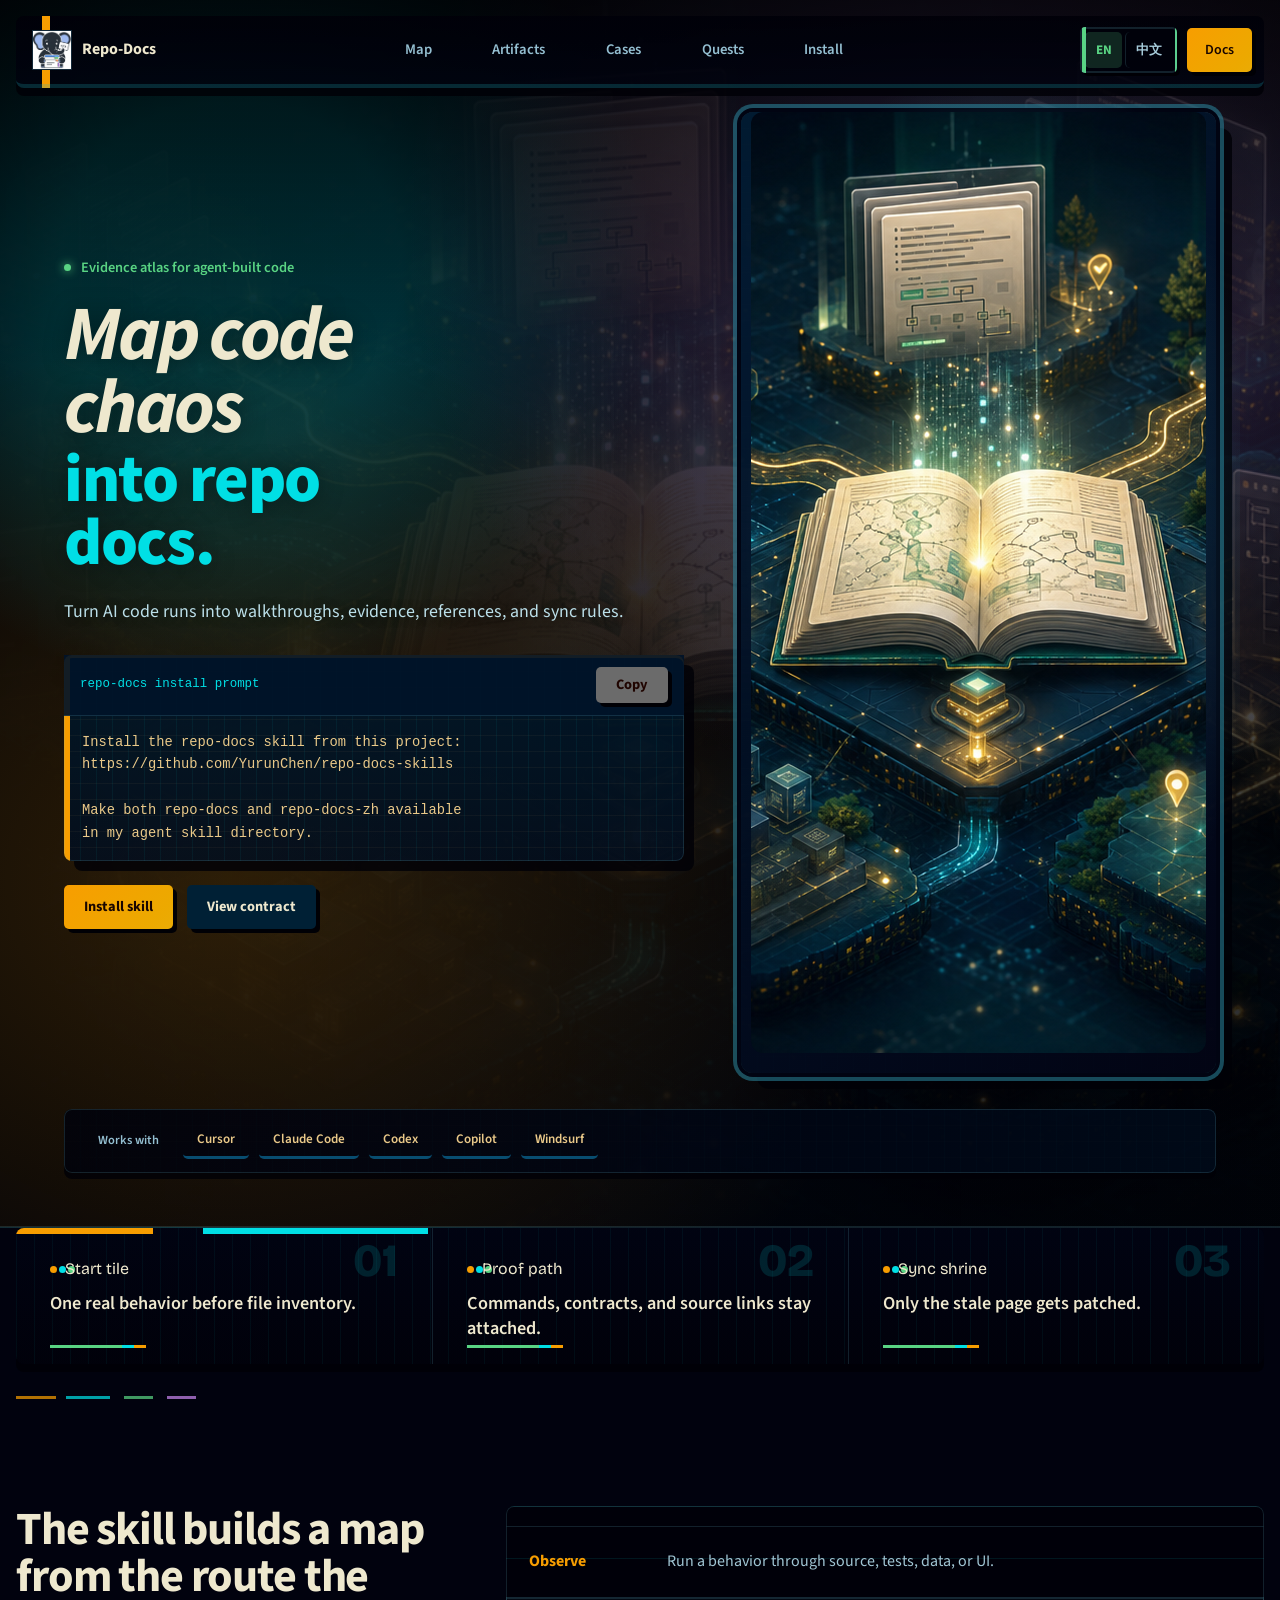
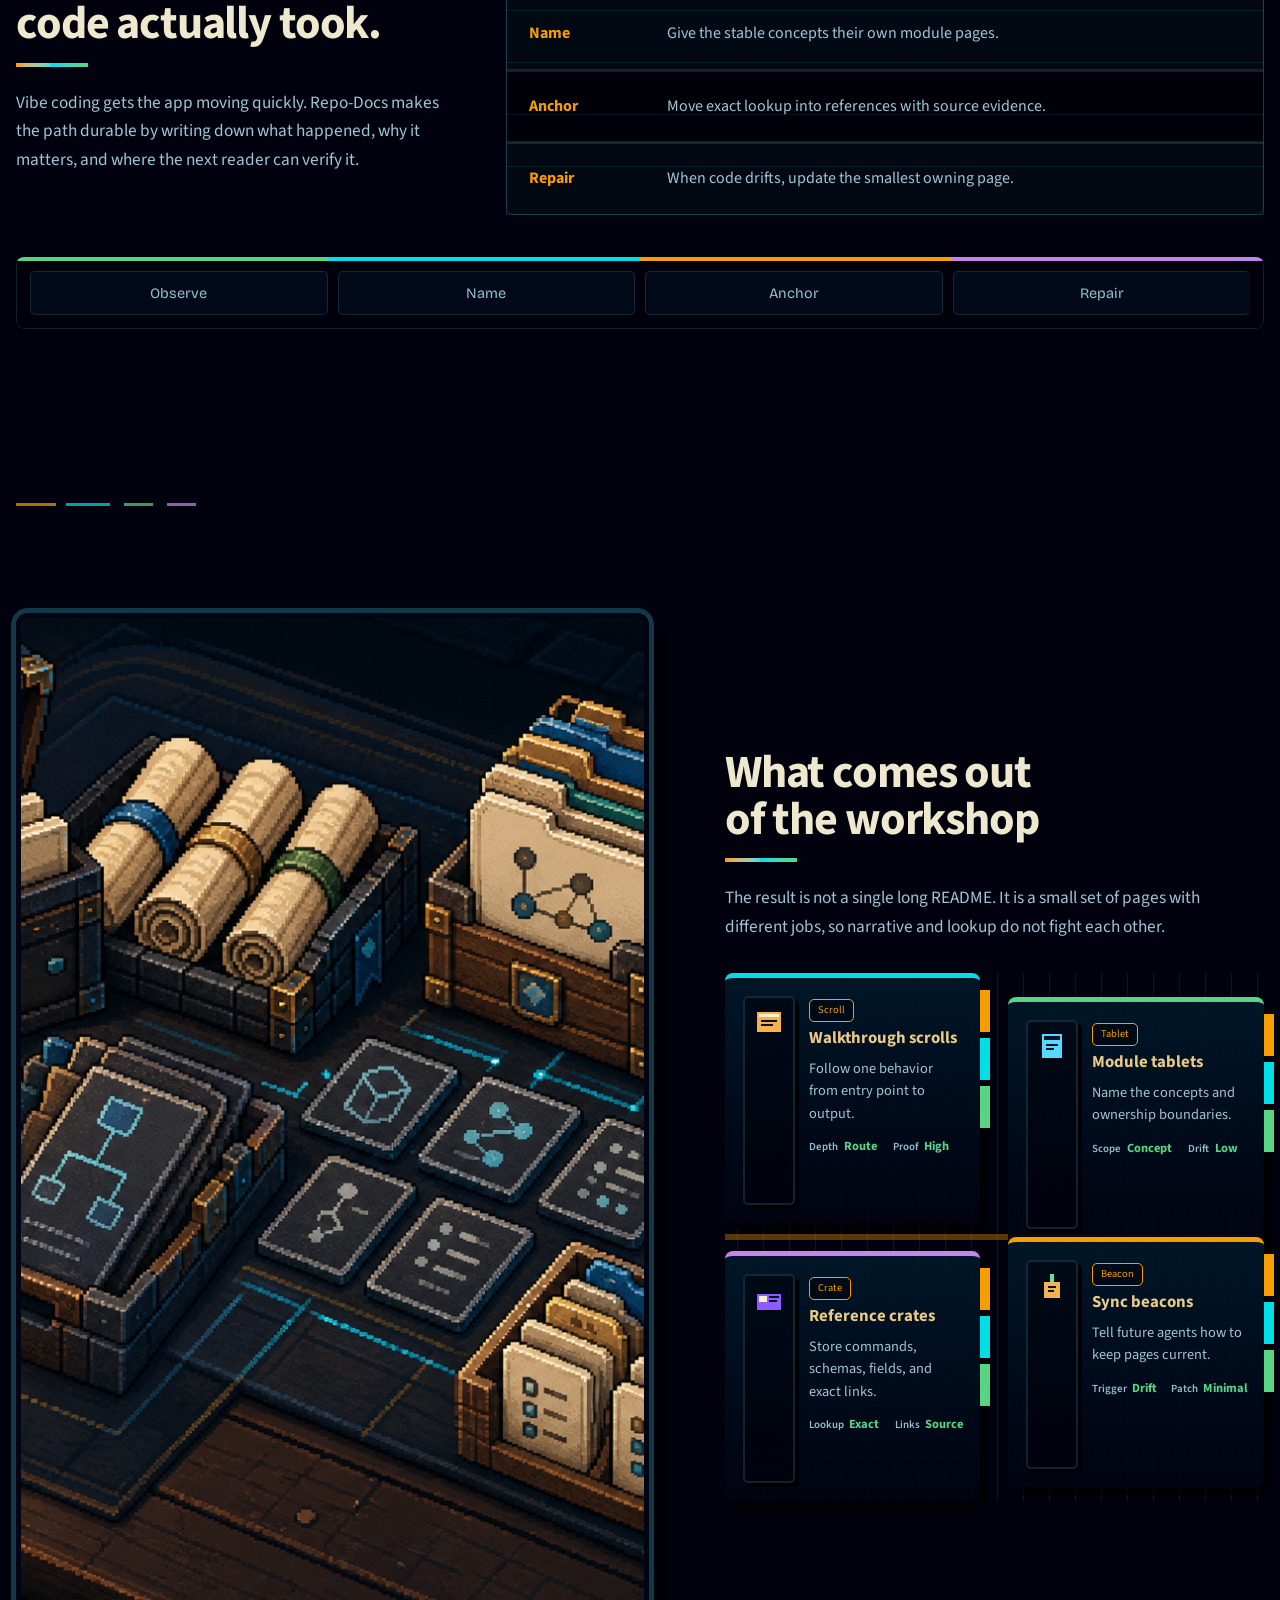
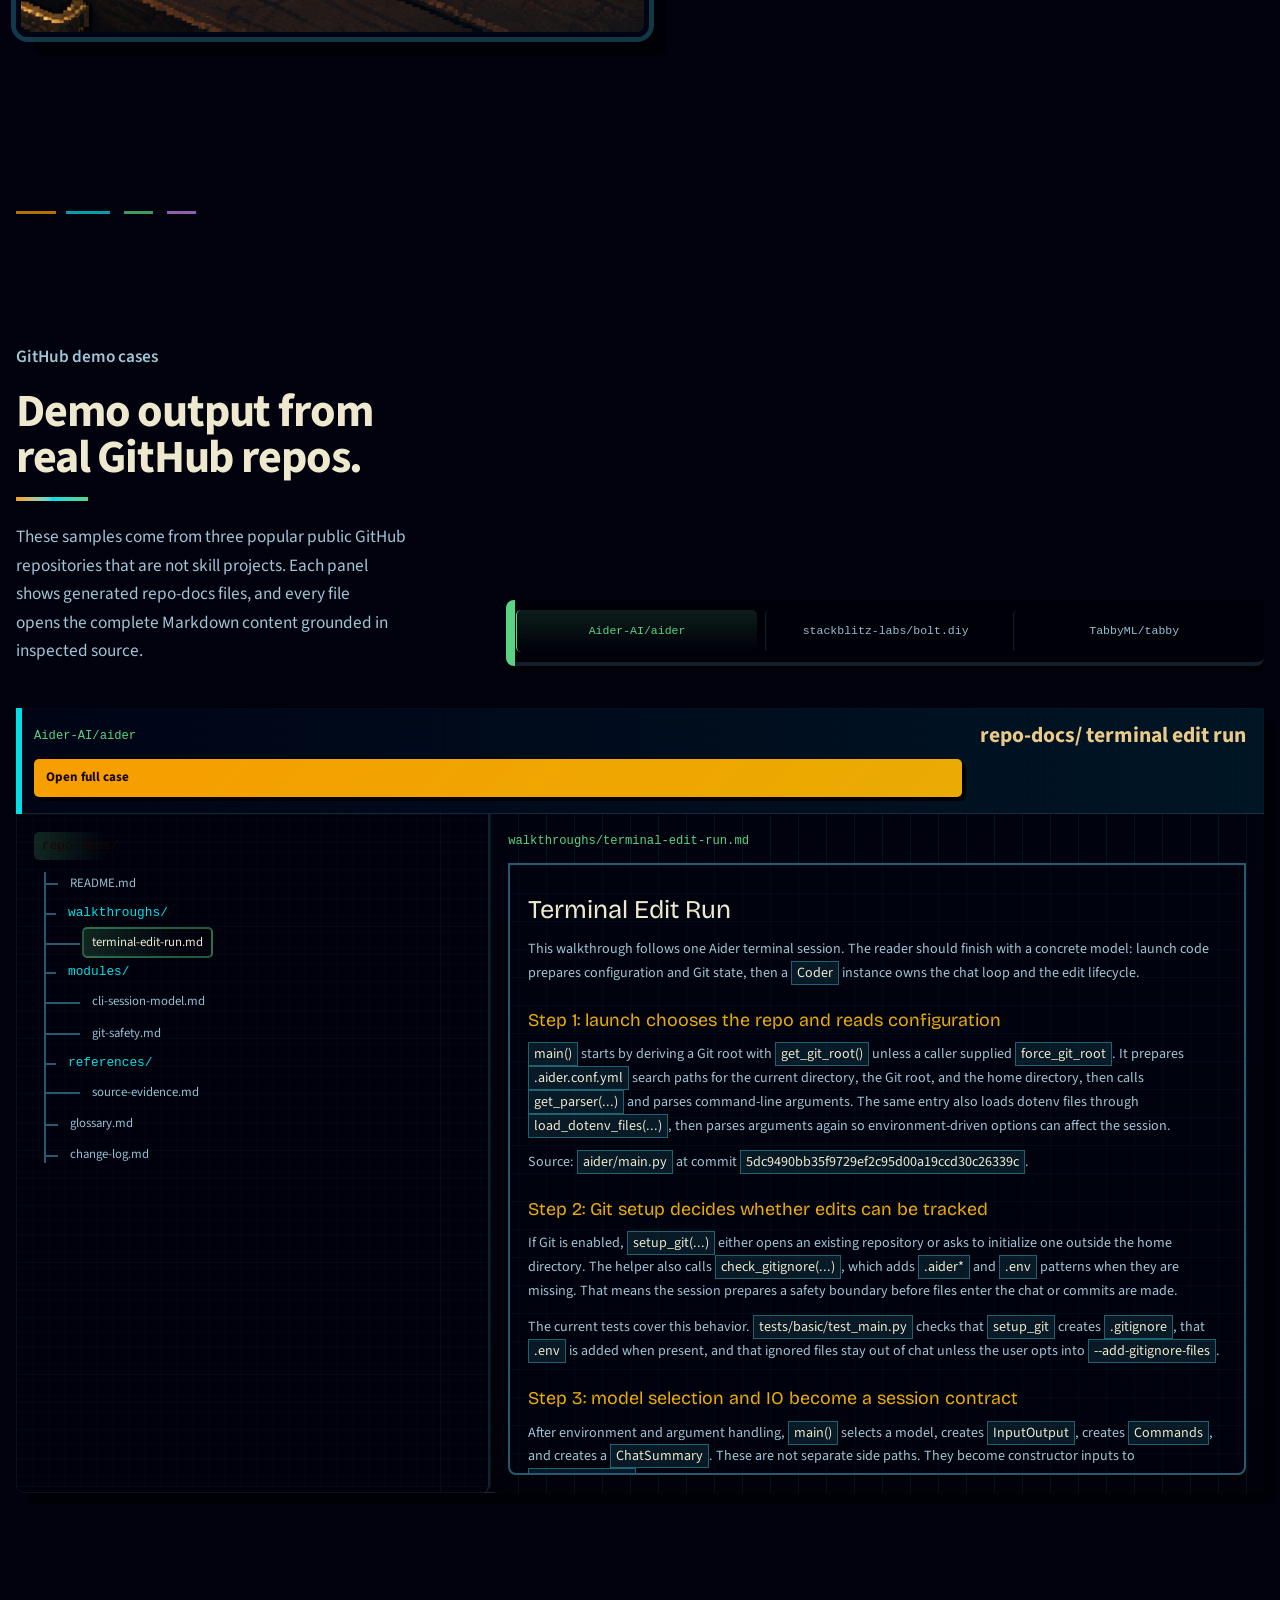
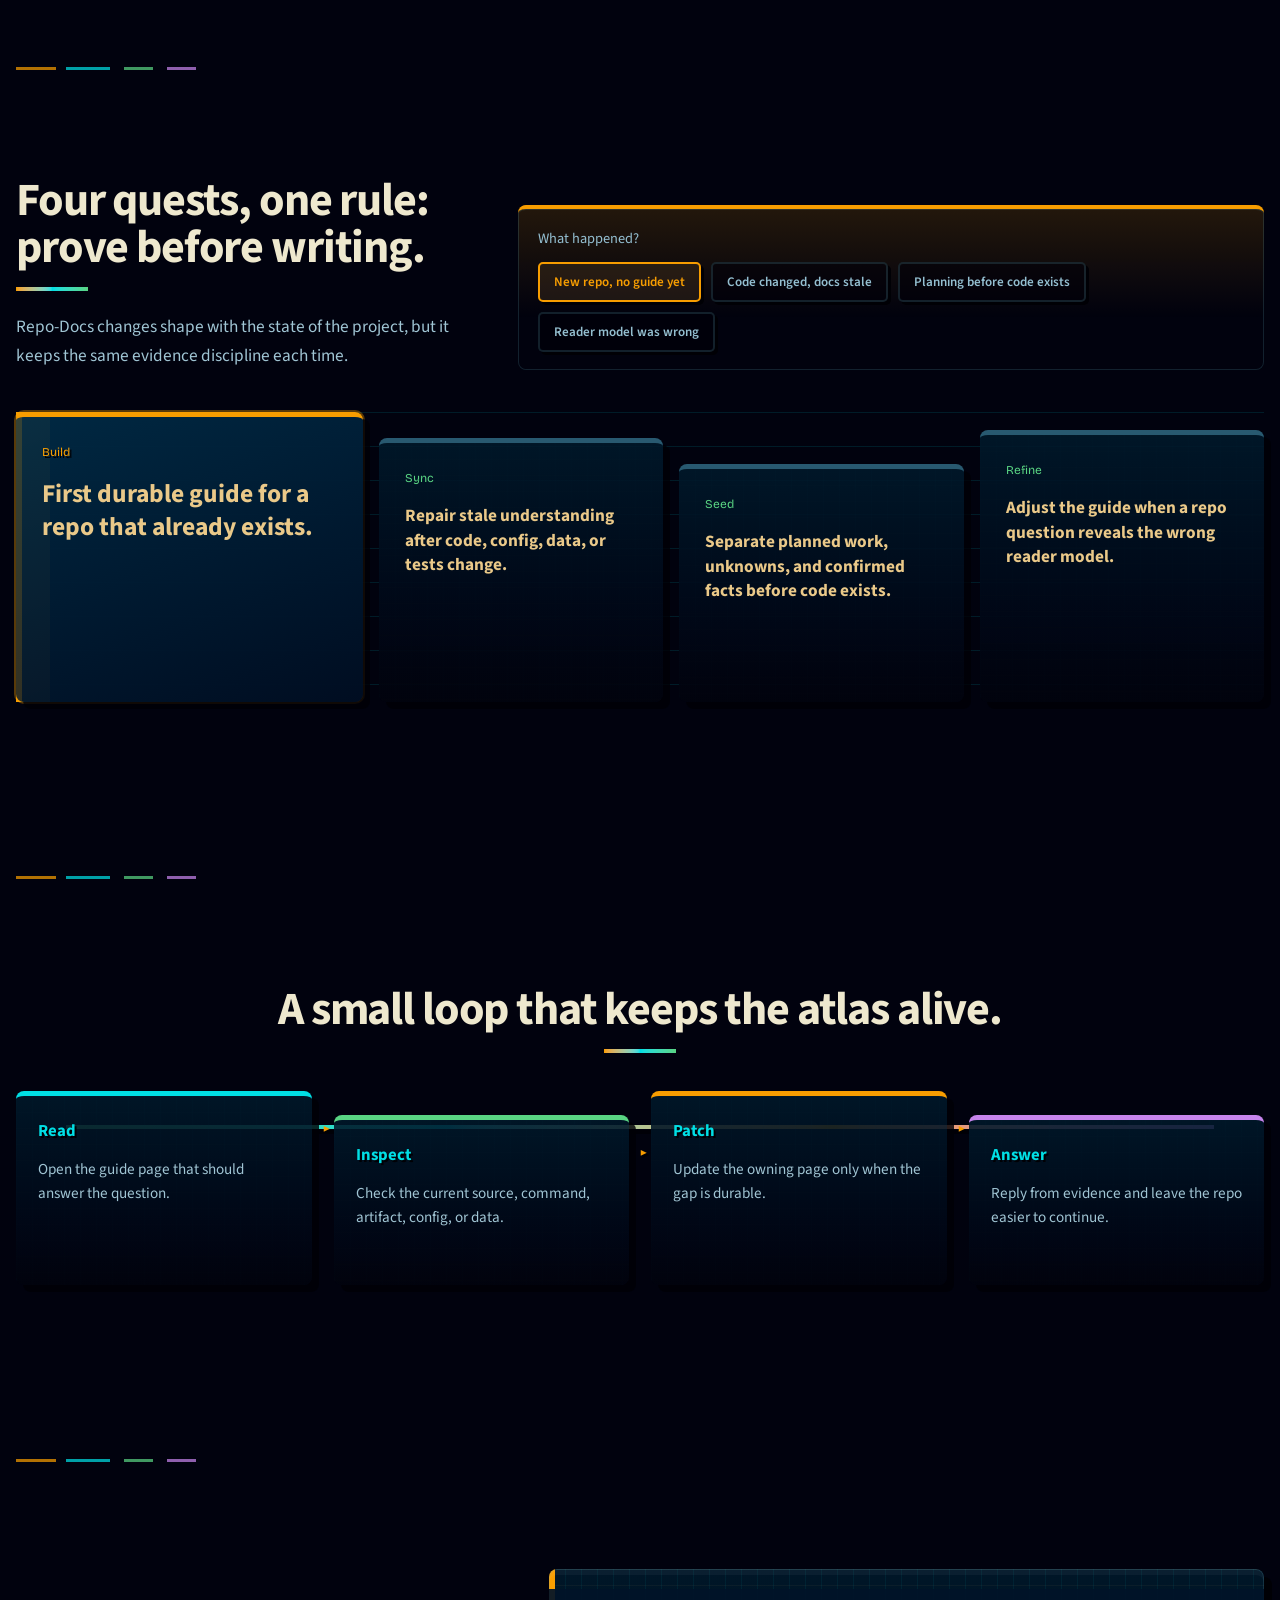
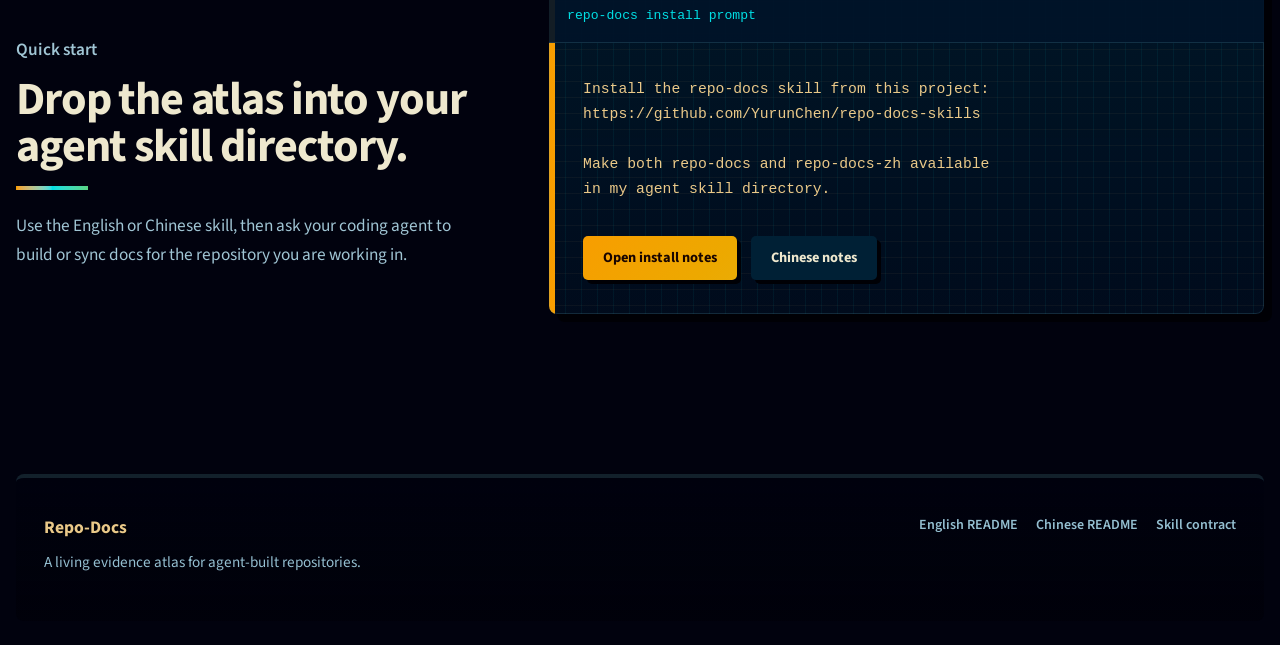
==== index.html @ 0fee15e7 "Deploy project homepage to GitHub Pages" ====
<!doctype html>
<html lang="en">
  <head>
    <meta charset="utf-8" />
    <meta name="viewport" content="width=device-width, initial-scale=1" />
    <title>Repo-Docs - Evidence atlas for agent-built code</title>
    <meta
      name="description"
      content="Repo-Docs is a coding-agent skill that turns fast AI code changes into walkthroughs, evidence pages, references, and sync rules that live beside the source."
    />
    <meta property="og:title" content="Repo-Docs" />
    <meta
      property="og:description"
      content="An evidence atlas for keeping repo understanding alive after AI coding runs."
    />
    <meta property="og:image" content="assets/repo-docs-evidence-atlas.png" />
    <link rel="icon" href="assets/logo.png" />
    <link rel="preload" as="image" href="assets/repo-docs-evidence-atlas.png" fetchpriority="high" />
    <link rel="preconnect" href="https://fonts.googleapis.com" />
    <link rel="preconnect" href="https://fonts.gstatic.com" crossorigin />
    <link
      href="https://fonts.googleapis.com/css2?family=Bricolage+Grotesque:wght@600;700;800&family=Source+Sans+3:ital,wght@0,400;0,500;0,600;0,700;1,400&display=swap"
      rel="stylesheet"
    />
    <link rel="stylesheet" href="assets/site.css?v=20260627-demo-title" />
  </head>
  <body>
    <div class="atlas-bg" aria-hidden="true">
      <div class="aurora aurora-a"></div>
      <div class="aurora aurora-b"></div>
      <div class="sky-layer">
        <span class="star star-a"></span>
        <span class="star star-b"></span>
        <span class="star star-c"></span>
        <span class="star star-d"></span>
        <span class="star star-e"></span>
        <span class="star star-f"></span>
        <span class="star star-g"></span>
        <span class="star star-h"></span>
        <span class="star star-i"></span>
        <span class="star star-j"></span>
      </div>
      <div class="horizon-glow"></div>
      <div class="pixel-tiles">
        <i></i><i></i><i></i><i></i><i></i><i></i><i></i><i></i>
      </div>
      <div class="scanlines"></div>
    </div>

    <div class="pixel-toast" role="status" aria-live="polite"></div>
    <a class="skip-link" href="#main">Skip to content</a>

    <header class="site-nav" aria-label="Primary navigation">
      <a class="brand" href="#top" aria-label="Repo-Docs home">
        <img src="assets/logo.png" alt="" width="735" height="703" />
        <span>Repo-Docs</span>
      </a>
      <nav class="nav-links" aria-label="Sections">
        <a href="#map">Map</a>
        <a href="#artifacts">Artifacts</a>
        <a href="#cases">Cases</a>
        <a href="#quests">Quests</a>
        <a href="#install">Install</a>
      </nav>
      <div class="nav-utility">
        <div class="language-switch" role="group" aria-label="Language">
          <button type="button" data-lang-switch="en" aria-pressed="true">EN</button>
          <button type="button" data-lang-switch="zh" aria-pressed="false">中文</button>
        </div>
        <a class="nav-action" href="README.md">Docs</a>
      </div>
    </header>

    <main id="main">
      <section class="hero-atlas" id="top" aria-labelledby="hero-title">
        <div class="hero-grid">
          <div class="hero-copy">
            <p class="eyebrow">
              <span class="eyebrow-pip" aria-hidden="true"></span>
              <span class="eyebrow-text">Evidence atlas for agent-built code</span>
            </p>
            <h1 id="hero-title">
              <span class="hero-serif">Map code chaos</span>
              <span class="hero-pixel">into repo docs.</span>
            </h1>
            <p class="hero-lead">
              Turn AI code runs into walkthroughs, evidence, references, and sync rules.
            </p>

            <div class="hero-install pixel-frame" aria-label="Install prompt">
              <div class="hero-install-top">
                <span>repo-docs install prompt</span>
                <button class="button button-copy" type="button" data-copy-install aria-label="Copy install prompt">Copy</button>
              </div>
              <pre><code id="install-snippet-code" data-install-snippet>Install the repo-docs skill from this project:
https://github.com/YurunChen/repo-docs-skills

Make both repo-docs and repo-docs-zh available
in my agent skill directory.</code></pre>
            </div>

            <div class="hero-actions" aria-label="Primary actions">
              <a class="button button-primary" href="#install">Install skill</a>
              <a class="button button-secondary" href="SKILL.md">View contract</a>
            </div>
          </div>

          <div class="hero-stage">
            <figure class="hero-map pixel-frame">
              <span class="hero-bloom" aria-hidden="true"></span>
              <img
                src="assets/repo-docs-evidence-atlas.png"
                alt="A cinematic evidence atlas where code panels, file trees, and document islands connect through glowing source paths"
                width="1672"
                height="941"
                fetchpriority="high"
              />
              <nav class="map-hotspots" aria-label="Jump to sections">
                <a class="hotspot hotspot-map" href="#map" aria-label="Go to map section">Map</a>
                <a class="hotspot hotspot-workshop" href="#artifacts" aria-label="Go to artifacts section">Workshop</a>
                <a class="hotspot hotspot-cases" href="#cases" aria-label="Go to cases section">Cases</a>
              </nav>
            </figure>

          </div>
        </div>

        <div class="agents-strip pixel-frame" aria-label="Compatible coding agents">
          <span class="agents-label">Works with</span>
          <ul>
            <li>Cursor</li>
            <li>Claude Code</li>
            <li>Codex</li>
            <li>Copilot</li>
            <li>Windsurf</li>
          </ul>
        </div>
      </section>

      <section class="world-strip pixel-frame" aria-label="Repo-Docs operating promises">
        <article>
          <span>Start tile</span>
          <strong>One real behavior before file inventory.</strong>
        </article>
        <article>
          <span>Proof path</span>
          <strong>Commands, contracts, and source links stay attached.</strong>
        </article>
        <article>
          <span>Sync shrine</span>
          <strong>Only the stale page gets patched.</strong>
        </article>
      </section>

      <section class="section map-section" id="map" aria-labelledby="map-title">
        <div class="section-copy">
          <h2 id="map-title">The skill builds a map from the route the code actually took.</h2>
          <p>
            Vibe coding gets the app moving quickly. Repo-Docs makes the path durable by writing down
            what happened, why it matters, and where the next reader can verify it.
          </p>
        </div>

        <nav class="map-route pixel-frame" aria-label="Observe Name Anchor Repair loop">
          <button type="button" data-step="observe" aria-pressed="false">Observe</button>
          <button type="button" data-step="name" aria-pressed="false">Name</button>
          <button type="button" data-step="anchor" aria-pressed="false">Anchor</button>
          <button type="button" data-step="repair" aria-pressed="false">Repair</button>
        </nav>

        <div class="pixel-ledger pixel-frame" aria-label="Repo-Docs map rules">
          <div class="ledger-row" data-step="observe" tabindex="0">
            <strong>Observe</strong>
            <span>Run a behavior through source, tests, data, or UI.</span>
          </div>
          <div class="ledger-row" data-step="name" tabindex="0">
            <strong>Name</strong>
            <span>Give the stable concepts their own module pages.</span>
          </div>
          <div class="ledger-row" data-step="anchor" tabindex="0">
            <strong>Anchor</strong>
            <span>Move exact lookup into references with source evidence.</span>
          </div>
          <div class="ledger-row" data-step="repair" tabindex="0">
            <strong>Repair</strong>
            <span>When code drifts, update the smallest owning page.</span>
          </div>
        </div>
      </section>

      <section class="section workshop-section" id="artifacts" aria-labelledby="artifacts-title">
        <figure class="workshop-art pixel-frame">
          <img
            src="assets/repo-docs-pixel-workshop.png"
            alt="An illustrated workshop table with folders, scrolls, command tiles, reference crates, and a sync checklist"
            width="1536"
            height="1024"
            loading="lazy"
            decoding="async"
          />
        </figure>
        <div class="workshop-copy">
          <h2 id="artifacts-title">What comes out of the workshop</h2>
          <p>
            The result is not a single long README. It is a small set of pages with different jobs,
            so narrative and lookup do not fight each other.
          </p>
          <div class="inventory-grid" aria-label="Repo-Docs generated artifacts">
            <article class="inventory-card">
              <div class="inventory-icon" aria-hidden="true">
                <svg viewBox="0 0 32 32" width="32" height="32"><rect x="4" y="6" width="24" height="20" fill="#f4b34f"/><rect x="6" y="8" width="20" height="3" fill="#fff3c4"/><rect x="8" y="14" width="16" height="2" fill="#0a1028"/><rect x="8" y="18" width="12" height="2" fill="#0a1028"/></svg>
              </div>
              <div class="inventory-meta">
                <span class="inventory-rarity">Scroll</span>
                <h3>Walkthrough scrolls</h3>
                <p>Follow one behavior from entry point to output.</p>
                <dl class="inventory-stats">
                  <div><dt>Depth</dt><dd>Route</dd></div>
                  <div><dt>Proof</dt><dd>High</dd></div>
                </dl>
              </div>
            </article>
            <article class="inventory-card">
              <div class="inventory-icon" aria-hidden="true">
                <svg viewBox="0 0 32 32" width="32" height="32"><rect x="6" y="4" width="20" height="24" fill="#56d8ff"/><rect x="8" y="6" width="16" height="4" fill="#0a1028"/><rect x="10" y="14" width="12" height="2" fill="#0a1028"/><rect x="10" y="18" width="8" height="2" fill="#0a1028"/></svg>
              </div>
              <div class="inventory-meta">
                <span class="inventory-rarity">Tablet</span>
                <h3>Module tablets</h3>
                <p>Name the concepts and ownership boundaries.</p>
                <dl class="inventory-stats">
                  <div><dt>Scope</dt><dd>Concept</dd></div>
                  <div><dt>Drift</dt><dd>Low</dd></div>
                </dl>
              </div>
            </article>
            <article class="inventory-card">
              <div class="inventory-icon" aria-hidden="true">
                <svg viewBox="0 0 32 32" width="32" height="32"><rect x="4" y="10" width="24" height="16" fill="#8c5cff"/><rect x="6" y="12" width="8" height="6" fill="#fff3c4"/><rect x="16" y="12" width="10" height="2" fill="#0a1028"/><rect x="16" y="16" width="8" height="2" fill="#0a1028"/></svg>
              </div>
              <div class="inventory-meta">
                <span class="inventory-rarity">Crate</span>
                <h3>Reference crates</h3>
                <p>Store commands, schemas, fields, and exact links.</p>
                <dl class="inventory-stats">
                  <div><dt>Lookup</dt><dd>Exact</dd></div>
                  <div><dt>Links</dt><dd>Source</dd></div>
                </dl>
              </div>
            </article>
            <article class="inventory-card">
              <div class="inventory-icon" aria-hidden="true">
                <svg viewBox="0 0 32 32" width="32" height="32"><rect x="14" y="4" width="4" height="8" fill="#64e38f"/><rect x="8" y="12" width="16" height="16" fill="#f4b34f"/><rect x="12" y="16" width="8" height="2" fill="#0a1028"/><rect x="12" y="20" width="6" height="2" fill="#0a1028"/></svg>
              </div>
              <div class="inventory-meta">
                <span class="inventory-rarity">Beacon</span>
                <h3>Sync beacons</h3>
                <p>Tell future agents how to keep pages current.</p>
                <dl class="inventory-stats">
                  <div><dt>Trigger</dt><dd>Drift</dd></div>
                  <div><dt>Patch</dt><dd>Minimal</dd></div>
                </dl>
              </div>
            </article>
          </div>
        </div>
      </section>

      <section class="section case-section" id="cases" aria-labelledby="case-title">
        <div class="case-copy">
          <p class="section-note">GitHub demo cases</p>
          <h2 id="case-title">Demo output from real GitHub repos.</h2>
          <p>
            These samples come from three popular public GitHub repositories that are not skill
            projects. Each panel shows generated repo-docs files, and every file opens the complete
            Markdown content grounded in inspected source.
          </p>
        </div>

        <div class="case-tabs pixel-frame" role="tablist" aria-label="Case study repositories">
          <button type="button" role="tab" id="case-tab-aider" class="is-active" data-case-tab="aider" aria-selected="true" aria-controls="case-panel-aider">Aider-AI/aider</button>
          <button type="button" role="tab" id="case-tab-bolt" data-case-tab="bolt" aria-selected="false" aria-controls="case-panel-bolt">stackblitz-labs/bolt.diy</button>
          <button type="button" role="tab" id="case-tab-tabby" data-case-tab="tabby" aria-selected="false" aria-controls="case-panel-tabby">TabbyML/tabby</button>
        </div>

        <div class="case-showcase" aria-label="Repo-Docs generated file trees from public GitHub repos">
          <article class="case-repo-tree pixel-frame is-active" id="case-panel-aider" data-case-panel="aider" role="tabpanel" aria-labelledby="case-tab-aider">
            <div class="case-tree-head">
              <span>Aider-AI/aider</span>
              <strong>repo-docs/ terminal edit run</strong>
              <a href="case-studies/aider.md">Open full case</a>
            </div>
            <div class="case-tree-split">
              <div class="case-tree-pane" aria-label="Generated file tree for Aider-AI aider">
                <div class="tree-node tree-root">repo-docs/</div>
                <div class="tree-branch">
                  <button class="tree-node tree-file" type="button" data-file="case-studies/generated/aider/repo-docs/README.md" data-title="README.md">README.md</button>
                  <div class="tree-node tree-folder">walkthroughs/</div>
                  <button class="tree-node tree-file tree-leaf is-active" type="button" data-file="case-studies/generated/aider/repo-docs/walkthroughs/terminal-edit-run.md" data-title="walkthroughs/terminal-edit-run.md" aria-current="true">terminal-edit-run.md</button>
                  <div class="tree-node tree-folder">modules/</div>
                  <button class="tree-node tree-file tree-leaf" type="button" data-file="case-studies/generated/aider/repo-docs/modules/cli-session-model.md" data-title="modules/cli-session-model.md">cli-session-model.md</button>
                  <button class="tree-node tree-file tree-leaf" type="button" data-file="case-studies/generated/aider/repo-docs/modules/git-safety.md" data-title="modules/git-safety.md">git-safety.md</button>
                  <div class="tree-node tree-folder">references/</div>
                  <button class="tree-node tree-file tree-leaf" type="button" data-file="case-studies/generated/aider/repo-docs/references/source-evidence.md" data-title="references/source-evidence.md">source-evidence.md</button>
                  <button class="tree-node tree-file" type="button" data-file="case-studies/generated/aider/repo-docs/glossary.md" data-title="glossary.md">glossary.md</button>
                  <button class="tree-node tree-file" type="button" data-file="case-studies/generated/aider/repo-docs/change-log.md" data-title="change-log.md">change-log.md</button>
                </div>
              </div>
              <div class="case-file-preview" aria-live="polite">
                <span>walkthroughs/terminal-edit-run.md</span>
                <div class="case-file-content case-markdown-content">Loading generated file...</div>
              </div>
            </div>
          </article>

          <article class="case-repo-tree pixel-frame" id="case-panel-bolt" data-case-panel="bolt" role="tabpanel" aria-labelledby="case-tab-bolt" hidden>
            <div class="case-tree-head">
              <span>stackblitz-labs/bolt.diy</span>
              <strong>repo-docs/ chat streaming path</strong>
              <a href="case-studies/bolt-diy.md">Open full case</a>
            </div>
            <div class="case-tree-split">
              <div class="case-tree-pane" aria-label="Generated file tree for stackblitz-labs bolt diy">
                <div class="tree-node tree-root">repo-docs/</div>
                <div class="tree-branch">
                  <button class="tree-node tree-file" type="button" data-file="case-studies/generated/bolt-diy/repo-docs/README.md" data-title="README.md">README.md</button>
                  <div class="tree-node tree-folder">walkthroughs/</div>
                  <button class="tree-node tree-file tree-leaf is-active" type="button" data-file="case-studies/generated/bolt-diy/repo-docs/walkthroughs/chat-to-stream.md" data-title="walkthroughs/chat-to-stream.md" aria-current="true">chat-to-stream.md</button>
                  <div class="tree-node tree-folder">modules/</div>
                  <button class="tree-node tree-file tree-leaf" type="button" data-file="case-studies/generated/bolt-diy/repo-docs/modules/context-buffer.md" data-title="modules/context-buffer.md">context-buffer.md</button>
                  <button class="tree-node tree-file tree-leaf" type="button" data-file="case-studies/generated/bolt-diy/repo-docs/modules/mcp-tool-loop.md" data-title="modules/mcp-tool-loop.md">mcp-tool-loop.md</button>
                  <div class="tree-node tree-folder">references/</div>
                  <button class="tree-node tree-file tree-leaf" type="button" data-file="case-studies/generated/bolt-diy/repo-docs/references/source-evidence.md" data-title="references/source-evidence.md">source-evidence.md</button>
                  <button class="tree-node tree-file" type="button" data-file="case-studies/generated/bolt-diy/repo-docs/glossary.md" data-title="glossary.md">glossary.md</button>
                  <button class="tree-node tree-file" type="button" data-file="case-studies/generated/bolt-diy/repo-docs/change-log.md" data-title="change-log.md">change-log.md</button>
                </div>
              </div>
              <div class="case-file-preview" aria-live="polite">
                <span>walkthroughs/chat-to-stream.md</span>
                <div class="case-file-content case-markdown-content">Loading generated file...</div>
              </div>
            </div>
          </article>

          <article class="case-repo-tree pixel-frame" id="case-panel-tabby" data-case-panel="tabby" role="tabpanel" aria-labelledby="case-tab-tabby" hidden>
            <div class="case-tree-head">
              <span>TabbyML/tabby</span>
              <strong>repo-docs/ completion service path</strong>
              <a href="case-studies/tabby.md">Open full case</a>
            </div>
            <div class="case-tree-split">
              <div class="case-tree-pane" aria-label="Generated file tree for TabbyML tabby">
                <div class="tree-node tree-root">repo-docs/</div>
                <div class="tree-branch">
                  <button class="tree-node tree-file" type="button" data-file="case-studies/generated/tabby/repo-docs/README.md" data-title="README.md">README.md</button>
                  <div class="tree-node tree-folder">walkthroughs/</div>
                  <button class="tree-node tree-file tree-leaf is-active" type="button" data-file="case-studies/generated/tabby/repo-docs/walkthroughs/completion-request.md" data-title="walkthroughs/completion-request.md" aria-current="true">completion-request.md</button>
                  <div class="tree-node tree-folder">modules/</div>
                  <button class="tree-node tree-file tree-leaf" type="button" data-file="case-studies/generated/tabby/repo-docs/modules/completion-service.md" data-title="modules/completion-service.md">completion-service.md</button>
                  <button class="tree-node tree-file tree-leaf" type="button" data-file="case-studies/generated/tabby/repo-docs/modules/retrieval-snippets.md" data-title="modules/retrieval-snippets.md">retrieval-snippets.md</button>
                  <div class="tree-node tree-folder">references/</div>
                  <button class="tree-node tree-file tree-leaf" type="button" data-file="case-studies/generated/tabby/repo-docs/references/source-evidence.md" data-title="references/source-evidence.md">source-evidence.md</button>
                  <button class="tree-node tree-file" type="button" data-file="case-studies/generated/tabby/repo-docs/glossary.md" data-title="glossary.md">glossary.md</button>
                  <button class="tree-node tree-file" type="button" data-file="case-studies/generated/tabby/repo-docs/change-log.md" data-title="change-log.md">change-log.md</button>
                </div>
              </div>
              <div class="case-file-preview" aria-live="polite">
                <span>walkthroughs/completion-request.md</span>
                <div class="case-file-content case-markdown-content">Loading generated file...</div>
              </div>
            </div>
          </article>
        </div>
      </section>

      <section class="section quest-section" id="quests" aria-labelledby="quest-title">
        <div class="quest-heading">
          <h2 id="quest-title">Four quests, one rule: prove before writing.</h2>
          <p>
            Repo-Docs changes shape with the state of the project, but it keeps the same evidence
            discipline each time.
          </p>
        </div>

        <div class="quest-advisor pixel-frame" aria-label="Pick your situation">
          <p>What happened?</p>
          <div class="quest-chips">
            <button type="button" class="is-active" data-quest-pick="build">New repo, no guide yet</button>
            <button type="button" data-quest-pick="sync">Code changed, docs stale</button>
            <button type="button" data-quest-pick="seed">Planning before code exists</button>
            <button type="button" data-quest-pick="refine">Reader model was wrong</button>
          </div>
        </div>

        <div class="quest-board pixel-frame" aria-label="Repo-Docs skill modes">
          <article class="quest-large is-highlighted" data-quest="build">
            <span>Build</span>
            <h3>First durable guide for a repo that already exists.</h3>
          </article>
          <article data-quest="sync">
            <span>Sync</span>
            <h3>Repair stale understanding after code, config, data, or tests change.</h3>
          </article>
          <article data-quest="seed">
            <span>Seed</span>
            <h3>Separate planned work, unknowns, and confirmed facts before code exists.</h3>
          </article>
          <article data-quest="refine">
            <span>Refine</span>
            <h3>Adjust the guide when a repo question reveals the wrong reader model.</h3>
          </article>
        </div>
      </section>

      <section class="section path-section" aria-labelledby="path-title">
        <h2 id="path-title">A small loop that keeps the atlas alive.</h2>
        <div class="path-track" aria-label="Repo-Docs sync loop">
          <article class="loop-step">
            <strong>Read</strong>
            <p>Open the guide page that should answer the question.</p>
          </article>
          <article class="loop-step">
            <strong>Inspect</strong>
            <p>Check the current source, command, artifact, config, or data.</p>
          </article>
          <article class="loop-step">
            <strong>Patch</strong>
            <p>Update the owning page only when the gap is durable.</p>
          </article>
          <article class="loop-step">
            <strong>Answer</strong>
            <p>Reply from evidence and leave the repo easier to continue.</p>
          </article>
        </div>
      </section>

      <section class="section install-section" id="install" aria-labelledby="install-title">
        <div class="install-copy">
          <p class="section-note">Quick start</p>
          <h2 id="install-title">Drop the atlas into your agent skill directory.</h2>
          <p>
            Use the English or Chinese skill, then ask your coding agent to build or sync docs for
            the repository you are working in.
          </p>
        </div>
        <div class="terminal-panel pixel-frame" aria-label="Installation prompt">
          <div class="terminal-top">repo-docs install prompt</div>
          <pre><code data-install-snippet>Install the repo-docs skill from this project:
https://github.com/YurunChen/repo-docs-skills

Make both repo-docs and repo-docs-zh available
in my agent skill directory.</code></pre>
          <div class="terminal-actions">
            <a class="button button-primary" href="README.md#install-in-30-seconds">Open install notes</a>
            <a class="button button-secondary" href="README_CN.md#30-秒安装">中文说明</a>
          </div>
        </div>
      </section>
    </main>

    <footer class="site-footer pixel-frame">
      <div>
        <a class="footer-brand" href="#top">Repo-Docs</a>
        <p>A living evidence atlas for agent-built repositories.</p>
      </div>
      <nav class="footer-links" aria-label="Footer">
        <a href="README.md">English README</a>
        <a href="README_CN.md">中文 README</a>
        <a href="SKILL.md">Skill contract</a>
      </nav>
    </footer>

    <script src="assets/gsap.min.js"></script>
    <script src="assets/site.js?v=20260627-demo-title"></script>
  </body>
</html>
---- assets/site.css ----
:root {
  color-scheme: dark;
  --void: oklch(0.1 0.035 270);
  --night: oklch(0.145 0.04 255);
  --panel: oklch(0.19 0.045 250);
  --panel-2: oklch(0.255 0.055 235);
  --ink: oklch(0.93 0.035 96);
  --paper: oklch(0.85 0.09 84);
  --gold: oklch(0.78 0.16 82);
  --muted: oklch(0.78 0.052 225);
  --cyan: oklch(0.82 0.14 198);
  --amber: oklch(0.77 0.17 70);
  --emerald: oklch(0.78 0.16 152);
  --violet: oklch(0.72 0.16 312);
  --rose: oklch(0.72 0.15 18);
  --line: oklch(0.44 0.065 232);
  --line-soft: oklch(0.72 0.08 210 / 0.18);
  --dark-line: oklch(0.115 0.035 264);
  --shadow: oklch(0.055 0.035 270);
  --glow-cyan: oklch(0.82 0.14 198 / 0.42);
  --glow-amber: oklch(0.77 0.17 70 / 0.38);
  --glow-violet: oklch(0.72 0.16 312 / 0.3);
  --surface: oklch(0.17 0.04 252 / 0.86);
  --surface-strong: oklch(0.21 0.05 244 / 0.92);
  --surface-warm: oklch(0.2 0.055 58 / 0.9);
  --max: 1328px;
  --bevel-hi: oklch(0.58 0.09 218);
  --bevel-mid: oklch(0.4 0.085 238);
  --bevel-lo: oklch(0.23 0.065 258);
  --bevel-inset: oklch(0.155 0.05 252);
  --dither:
    linear-gradient(90deg, oklch(0.82 0.14 198 / 0.06) 1px, transparent 1px) 0 0 / 16px 16px,
    linear-gradient(oklch(0.86 0.12 84 / 0.045) 1px, transparent 1px) 0 0 / 16px 16px;
  --pixel-shadow: 0 8px 8px oklch(0.05 0.03 270 / 0.42);
  --font-body: "Source Sans 3", ui-sans-serif, system-ui, -apple-system, BlinkMacSystemFont, "Segoe UI", sans-serif;
  --font-display: "Bricolage Grotesque", var(--font-body);
  --font-pixel: var(--font-display);
  --font-serif: var(--font-display);
  --font-mono: ui-monospace, SFMono-Regular, Menlo, Monaco, Consolas, "Liberation Mono", monospace;
  --z-bg: 0;
  --z-content: 2;
  --z-nav: 60;
  --z-overlay: 80;
  --z-toast: 200;
  --ease-out: cubic-bezier(0.16, 1, 0.3, 1);
  --space-1: 8px;
  --space-2: 16px;
  --space-3: 24px;
  --space-4: 32px;
  --space-5: 48px;
}

* {
  box-sizing: border-box;
}

html {
  scroll-behavior: auto;
}

body {
  position: relative;
  margin: 0;
  min-width: 320px;
  overflow-x: hidden;
  background: var(--void);
  color: var(--ink);
  font-family: var(--font-body);
  font-size: 16px;
  line-height: 1.6;
  cursor:
    url("data:image/svg+xml,%3Csvg xmlns='http://www.w3.org/2000/svg' width='16' height='16' viewBox='0 0 16 16'%3E%3Cpath fill='%23f4b34f' d='M1 1h4v4H1zm6 0h4v4H7zm0 6h4v4H7z'/%3E%3Cpath fill='%23fff3c4' d='M5 1h2v2H5zm0 4h2v2H5zm4 0h2v2H9z'/%3E%3C/svg%3E")
      0 0,
    auto;
}

::selection {
  background: var(--cyan);
  color: var(--void);
  text-shadow: none;
}

.atlas-bg {
  position: fixed;
  inset: 0;
  z-index: 0;
  pointer-events: none;
  overflow: hidden;
  background:
    radial-gradient(circle at 10% 18%, oklch(0.48 0.12 185 / 0.22) 0 14%, transparent 36%),
    radial-gradient(circle at 86% 10%, oklch(0.42 0.14 318 / 0.24) 0 16%, transparent 42%),
    radial-gradient(ellipse at 52% 100%, oklch(0.45 0.11 130 / 0.2) 0%, transparent 58%),
    linear-gradient(135deg, oklch(0.1 0.05 285) 0%, oklch(0.13 0.04 238) 48%, oklch(0.09 0.035 145) 100%);
}

.aurora {
  position: absolute;
  width: 70vw;
  height: 40vh;
  filter: blur(44px);
  opacity: 0.22;
}

.aurora-a {
  top: -10%;
  left: -10%;
  background: radial-gradient(circle, var(--glow-cyan), transparent 70%);
}

.aurora-b {
  top: 5%;
  right: -15%;
  background: radial-gradient(circle, var(--glow-violet), transparent 70%);
}

body::before {
  position: fixed;
  inset: 0;
  z-index: 1;
  pointer-events: none;
  content: "";
  opacity: 0.18;
  background-image:
    linear-gradient(oklch(0.935 0.065 93 / 0.12) 1px, transparent 1px),
    linear-gradient(90deg, oklch(0.935 0.065 93 / 0.08) 1px, transparent 1px);
  background-size: 16px 16px;
}

body::after {
  position: fixed;
  inset: 0;
  z-index: 1;
  pointer-events: none;
  content: "";
  background: radial-gradient(ellipse at center, transparent 42%, oklch(0.055 0.035 270 / 0.68) 100%);
}

.scanlines {
  position: absolute;
  inset: 0;
  z-index: 3;
  opacity: 0.12;
  background-image: linear-gradient(oklch(0.04 0.02 270 / 0.52) 1px, transparent 1px);
  background-size: 100% 4px;
}

.pixel-tiles {
  position: absolute;
  inset: 0;
  overflow: hidden;
}

.pixel-tiles i {
  position: absolute;
  display: block;
  width: 8px;
  height: 8px;
  opacity: 0.45;
  box-shadow: 4px 4px 0 rgba(0, 0, 0, 0.35);
}

.pixel-tiles i:nth-child(1) { top: 18%; left: 6%; background: var(--violet); }
.pixel-tiles i:nth-child(2) { top: 42%; left: 14%; background: var(--cyan); width: 4px; height: 4px; }
.pixel-tiles i:nth-child(3) { top: 68%; left: 4%; background: var(--amber); }
.pixel-tiles i:nth-child(4) { top: 24%; right: 10%; background: var(--emerald); width: 4px; height: 4px; }
.pixel-tiles i:nth-child(5) { top: 52%; right: 6%; background: var(--violet); }
.pixel-tiles i:nth-child(6) { top: 78%; right: 18%; background: var(--cyan); }
.pixel-tiles i:nth-child(7) { top: 12%; left: 48%; background: var(--paper); width: 4px; height: 4px; }
.pixel-tiles i:nth-child(8) { top: 86%; left: 38%; background: var(--amber); width: 4px; height: 4px; }

.sky-layer {
  position: absolute;
  inset: 0;
  overflow: hidden;
}

.star {
  position: absolute;
  width: 4px;
  height: 4px;
  background: var(--ink);
  box-shadow: 4px 4px 0 rgba(0, 0, 0, 0.45);
  opacity: 0.85;
}

.star-a { top: 12%; left: 8%; animation: twinkle 3.2s steps(4, end) infinite; }
.star-b { top: 22%; right: 14%; width: 3px; height: 3px; animation: twinkle 4.1s steps(4, end) 0.8s infinite; }
.star-c { top: 8%; left: 42%; background: var(--cyan); animation: twinkle 2.6s steps(4, end) 1.2s infinite; }
.star-d { top: 18%; right: 38%; width: 2px; height: 2px; animation: twinkle 5s steps(4, end) 0.4s infinite; }
.star-e { top: 6%; right: 6%; background: var(--amber); animation: twinkle 3.8s steps(4, end) 1.6s infinite; }
.star-f { top: 28%; left: 22%; width: 2px; height: 2px; background: var(--emerald); animation: twinkle 4.4s steps(4, end) 2s infinite; }
.star-g { top: 15%; left: 65%; background: var(--violet); animation: twinkle 3.6s steps(4, end) 0.6s infinite; }
.star-h { top: 4%; left: 28%; width: 2px; height: 2px; animation: twinkle 5.2s steps(4, end) 1.4s infinite; }
.star-i { top: 32%; right: 8%; width: 3px; height: 3px; background: var(--cyan); animation: twinkle 2.8s steps(4, end) 0.2s infinite; }
.star-j { top: 10%; left: 52%; width: 2px; height: 2px; background: var(--paper); animation: twinkle 4.8s steps(4, end) 2.4s infinite; }

.horizon-glow {
  position: absolute;
  bottom: 0;
  left: 0;
  right: 0;
  height: 40vh;
  background: linear-gradient(to top, oklch(0.78 0.16 152 / 0.12) 0%, transparent 70%);
}

@keyframes twinkle {
  0%, 100% { opacity: 0.25; transform: scale(1); }
  50% { opacity: 1; transform: scale(1.4); }
}

@keyframes bloom-pulse {
  0%, 100% { opacity: 0.45; }
  50% { opacity: 0.75; }
}

@keyframes border-glow {
  0%, 100% { border-color: var(--line); }
  50% { border-color: rgba(77, 232, 255, 0.65); }
}

.pixel-frame,
.site-nav,
.world-strip,
.pixel-ledger,
.hero-map,
.hero-install,
.workshop-art,
.case-repo-tree,
.case-tabs,
.quest-board,
.quest-advisor,
.terminal-panel,
.site-footer,
.agents-strip,
.map-route,
.inventory-card,
.loop-step {
  position: relative;
  border: 4px solid var(--bevel-mid);
  outline: 4px solid var(--dark-line);
  outline-offset: -4px;
  box-shadow:
    inset 4px 4px 0 0 var(--bevel-hi),
    inset -4px -4px 0 0 var(--bevel-lo),
    var(--pixel-shadow);
  border-radius: 0;
}

.pixel-frame::before,
.pixel-frame::after {
  position: absolute;
  width: 16px;
  height: 16px;
  z-index: 3;
  pointer-events: none;
  content: "";
  border: 4px solid var(--amber);
  opacity: 0.95;
  box-shadow: 4px 4px 0 var(--shadow);
}

.pixel-frame::before {
  top: -4px;
  left: -4px;
  border-right: 0;
  border-bottom: 0;
}

.pixel-frame::after {
  right: -4px;
  bottom: -4px;
  border-top: 0;
  border-left: 0;
}

.pixel-toast {
  position: fixed;
  bottom: 24px;
  left: 50%;
  z-index: var(--z-toast);
  padding: 12px 20px;
  border: 4px solid var(--dark-line);
  background: var(--panel);
  color: var(--emerald);
  font-family: var(--font-mono);
  font-size: 0.85rem;
  box-shadow: 8px 8px 0 var(--shadow);
  opacity: 0;
  transform: translate(-50%, 12px);
  transition: opacity 160ms steps(2, end), transform 160ms steps(2, end);
  pointer-events: none;
}

.pixel-toast.is-visible {
  opacity: 1;
  transform: translate(-50%, 0);
}

a {
  color: inherit;
  text-decoration: none;
}

a:focus-visible,
button:focus-visible {
  outline: 4px solid var(--cyan);
  outline-offset: 4px;
}

img {
  display: block;
  max-width: 100%;
  image-rendering: auto;
}

pre {
  margin: 0;
  white-space: pre-wrap;
}

code,
pre {
  font-family: inherit;
}

.skip-link {
  position: fixed;
  top: 16px;
  left: 16px;
  z-index: 120;
  padding: 10px 14px;
  border: 2px solid var(--dark-line);
  background: var(--amber);
  color: oklch(0.16 0.06 58);
  font-weight: 600;
  font-size: 0.875rem;
  box-shadow: 4px 4px 0 var(--shadow);
  transform: translateY(-180%);
  transition: transform 160ms steps(2, end);
}

.skip-link:focus {
  transform: translateY(0);
}

.site-nav {
  position: fixed;
  top: 16px;
  left: 50%;
  z-index: var(--z-nav);
  display: grid;
  grid-template-columns: auto 1fr auto;
  align-items: center;
  width: calc(100% - 32px);
  max-width: var(--max);
  min-height: 64px;
  padding: 8px;
  background: var(--dither), oklch(0.135 0.045 263 / 0.97);
  transform: translateX(-50%);
}

.site-nav::before,
.site-nav::after {
  position: absolute;
  width: 8px;
  height: 8px;
  content: "";
  border: 2px solid var(--amber);
  opacity: 0.7;
}

.site-nav::before { top: -2px; left: -2px; border-right: 0; border-bottom: 0; }
.site-nav::after { right: -2px; bottom: -2px; border-top: 0; border-left: 0; }

.brand,
.nav-action,
.button {
  min-height: 44px;
}

.brand {
  display: inline-flex;
  align-items: center;
  gap: 10px;
  padding: 4px 12px 4px 4px;
  color: var(--paper);
  font-weight: 700;
  font-size: 1rem;
}

.brand img {
  width: 40px;
  height: 40px;
  border: 4px solid var(--bevel-mid);
  outline: 2px solid var(--dark-line);
  background: var(--night);
  box-shadow: 4px 4px 0 var(--shadow);
  object-fit: cover;
}

.nav-links {
  display: flex;
  justify-content: center;
  gap: clamp(14px, 2.4vw, 34px);
  color: var(--muted);
  font-size: 0.92rem;
  font-weight: 600;
}

.nav-links a {
  padding: 8px 12px;
  border: 3px solid transparent;
  transition: color 120ms steps(2, end), transform 120ms steps(2, end), border-color 120ms steps(2, end), background 120ms steps(2, end), box-shadow 120ms steps(2, end);
}

.nav-links a:hover,
.footer-links a:hover {
  color: var(--cyan);
  border-color: var(--bevel-mid);
  background: var(--bevel-inset);
  box-shadow: inset 2px 2px 0 var(--bevel-hi), 4px 4px 0 var(--shadow);
  transform: translate(-2px, -2px);
}

.nav-action {
  display: inline-flex;
  align-items: center;
  justify-content: center;
  justify-self: end;
  padding: 0 18px;
  border: 4px solid var(--dark-line);
  border-top-color: oklch(0.68 0.13 82);
  border-left-color: oklch(0.68 0.13 82);
  border-right-color: oklch(0.23 0.07 72);
  border-bottom-color: oklch(0.23 0.07 72);
  background: oklch(0.28 0.075 62);
  color: var(--ink);
  font-size: 0.875rem;
  font-weight: 600;
  box-shadow: 4px 4px 0 var(--shadow);
}

/* Typography */
.eyebrow,
.section-copy h2,
.workshop-copy h2,
.quest-heading h2,
.path-section h2,
.install-copy h2,
.case-copy h2,
.world-strip span,
.quest-board span,
.inventory-card h3,
.quest-board h3,
.loop-step strong,
.case-markdown-content h2,
.case-markdown-content h3,
.map-route button {
  font-family: var(--font-pixel);
  font-weight: 400;
  -webkit-font-smoothing: none;
}

.brand,
.nav-links,
.nav-action,
.skip-link,
.button,
.world-strip strong,
.ledger-row strong,
.case-tree-head strong,
.case-tree-head a,
.footer-brand,
.footer-links,
.agents-strip li {
  font-family: var(--font-body);
}

.eyebrow {
  display: inline-flex;
  align-items: center;
  gap: 10px;
  margin: 0;
  color: var(--cyan);
  font-size: 0.82rem;
  font-weight: 600;
  letter-spacing: 0.04em;
  text-transform: uppercase;
  text-shadow: 2px 2px 0 var(--shadow);
}

.eyebrow-pip {
  width: 8px;
  height: 8px;
  background: var(--emerald);
  box-shadow: 4px 4px 0 var(--shadow);
  animation: twinkle 2.4s steps(4, end) infinite;
}

/* Hero */
.hero-atlas {
  position: relative;
  z-index: 2;
  width: calc(100% - 32px);
  max-width: var(--max);
  margin: 0 auto;
  padding: clamp(108px, 13vh, 142px) 0 clamp(46px, 7vh, 74px);
}

.hero-grid {
  display: grid;
  grid-template-columns: minmax(0, 0.9fr) minmax(0, 1.1fr);
  gap: clamp(32px, 4vw, 62px);
  align-items: start;
}

.hero-copy {
  min-width: 0;
  padding-top: 12px;
}

#hero-title {
  margin: 20px 0 0;
  line-height: 1.05;
}

.hero-serif {
  display: block;
  color: var(--paper);
  font-family: var(--font-serif);
  font-size: clamp(2.5rem, 5vw, 4.2rem);
  font-style: normal;
  font-weight: 400;
  letter-spacing: 0;
  text-shadow: 4px 4px 0 rgba(0, 0, 0, 0.45);
}

.hero-pixel {
  display: block;
  margin-top: 4px;
  color: var(--cyan);
  font-family: var(--font-pixel);
  font-size: clamp(2rem, 4.1vw, 3.35rem);
  letter-spacing: 0;
  text-shadow: 3px 3px 0 oklch(0.12 0.05 285), 6px 6px 0 rgba(0, 0, 0, 0.35);
}

.hero-lead {
  max-width: 560px;
  margin: 22px 0 0;
  color: var(--muted);
  font-size: clamp(1rem, 1.4vw, 1.14rem);
  line-height: 1.65;
}

.hero-install {
  min-width: 0;
  margin-top: 28px;
  background: var(--dither), linear-gradient(180deg, oklch(0.22 0.055 253 / 0.98) 0%, oklch(0.14 0.045 263 / 0.98) 100%);
}

.hero-install-top {
  display: flex;
  flex-wrap: wrap;
  align-items: center;
  justify-content: space-between;
  gap: 12px;
  padding: 12px 16px;
  border-bottom: 4px solid var(--bevel-mid);
  background: var(--bevel-lo);
  color: var(--cyan);
  font-family: var(--font-mono);
  font-size: 0.78rem;
  box-shadow: inset 0 4px 0 var(--bevel-hi);
}

.hero-install pre {
  padding: 16px 18px;
  color: var(--paper);
  font-family: var(--font-mono);
  font-size: clamp(0.72rem, 1.2vw, 0.86rem);
  line-height: 1.65;
  overflow-wrap: anywhere;
  word-break: break-word;
}

.button-copy {
  min-height: 36px;
  padding: 0 14px;
  font-size: 0.78rem;
}

.hero-actions {
  display: flex;
  flex-wrap: wrap;
  gap: 14px;
  margin-top: 24px;
}

.hero-stage {
  display: grid;
  min-width: 0;
  gap: 14px;
}

.hero-map {
  margin: 0;
  padding: 12px;
  background: var(--dither), #030610;
  animation: border-glow 4s steps(4, end) infinite;
}

.hero-bloom {
  position: absolute;
  inset: -24px;
  z-index: 0;
  pointer-events: none;
  background: radial-gradient(ellipse at 55% 45%, rgba(77, 232, 255, 0.32), transparent 64%);
  animation: bloom-pulse 4s steps(4, end) infinite;
}

.hero-map img {
  position: relative;
  z-index: 1;
  width: 100%;
  aspect-ratio: 16 / 9;
  object-fit: cover;
  border: 4px solid var(--bevel-lo);
}

.map-hotspots {
  position: absolute;
  inset: 12px;
  z-index: 4;
  pointer-events: none;
}

.hotspot {
  position: absolute;
  pointer-events: auto;
  padding: 6px 12px;
  border: 3px solid var(--dark-line);
  background: rgba(8, 12, 26, 0.88);
  color: var(--emerald);
  font-family: var(--font-pixel);
  font-size: 0.72rem;
  box-shadow: 4px 4px 0 var(--shadow);
  transition: transform 80ms steps(2, end), background 80ms steps(2, end);
}

.hotspot:hover {
  background: var(--panel-2);
  color: var(--cyan);
  transform: translate(-2px, -2px);
}

.hotspot-map { top: 18%; left: 12%; }
.hotspot-workshop { top: 42%; right: 14%; }
.hotspot-cases { bottom: 16%; left: 38%; }

.agents-strip {
  display: flex;
  flex-wrap: wrap;
  align-items: center;
  gap: 16px 24px;
  margin-top: 28px;
  padding: 16px 20px;
  background: var(--dither), rgba(10, 16, 40, 0.92);
}

.agents-label {
  color: var(--muted);
  font-size: 0.78rem;
  font-weight: 600;
  letter-spacing: 0.05em;
  text-transform: uppercase;
}

.agents-strip ul {
  display: flex;
  flex-wrap: wrap;
  gap: 10px;
  margin: 0;
  padding: 0;
  list-style: none;
}

.agents-strip li {
  padding: 6px 14px;
  border: 3px solid var(--bevel-mid);
  background: var(--bevel-inset);
  color: var(--paper);
  font-size: 0.82rem;
  font-weight: 600;
  box-shadow: 3px 3px 0 var(--shadow);
}

.button {
  display: inline-flex;
  align-items: center;
  justify-content: center;
  padding: 0 20px;
  border: 4px solid var(--dark-line);
  color: oklch(0.16 0.06 58);
  font-size: 0.9rem;
  font-weight: 700;
  line-height: 1.4;
  box-shadow: 4px 4px 0 var(--shadow);
  cursor: pointer;
  transition: transform 80ms steps(2, end), box-shadow 80ms steps(2, end);
}

.button:hover {
  transform: translate(-2px, -2px);
  box-shadow: 6px 6px 0 var(--shadow);
}

.button:active {
  transform: translate(2px, 2px);
  box-shadow: 2px 2px 0 var(--shadow);
}

.button-primary {
  border-top-color: oklch(0.93 0.1 86);
  border-left-color: oklch(0.93 0.1 86);
  border-right-color: oklch(0.42 0.12 67);
  border-bottom-color: oklch(0.42 0.12 67);
  background: var(--amber);
}

.button-secondary {
  border-top-color: var(--bevel-hi);
  border-left-color: var(--bevel-hi);
  border-right-color: var(--bevel-lo);
  border-bottom-color: var(--bevel-lo);
  background: var(--panel-2);
  color: var(--ink);
}

.world-strip {
  position: relative;
  z-index: 4;
  display: grid;
  grid-template-columns: repeat(3, 1fr);
  width: calc(100% - 32px);
  max-width: var(--max);
  margin: 0 auto;
  background: var(--dither), linear-gradient(180deg, oklch(0.21 0.055 253 / 0.98) 0%, oklch(0.14 0.045 263 / 0.98) 100%);
}

.world-strip article {
  padding: clamp(18px, 3vw, 26px);
}

.world-strip article + article {
  border-left: 2px solid var(--line);
}

.world-strip article > span::before {
  display: inline-block;
  width: 8px;
  height: 8px;
  margin-right: 8px;
  background: var(--emerald);
  vertical-align: middle;
  box-shadow: 4px 4px 0 var(--shadow);
  content: "";
}

.world-strip strong {
  display: block;
  margin-top: 8px;
  color: var(--ink);
  font-size: clamp(1rem, 1.55vw, 1.14rem);
  font-weight: 600;
  line-height: 1.4;
}

.section {
  position: relative;
  z-index: 2;
  width: calc(100% - 32px);
  max-width: var(--max);
  margin: 0 auto;
  padding: clamp(82px, 12vw, 142px) 0;
}

.section::before {
  position: absolute;
  top: 32px;
  left: 0;
  width: min(260px, 54vw);
  height: 8px;
  background: linear-gradient(90deg, var(--amber) 0 22%, transparent 22% 28%, var(--cyan) 28% 52%, transparent 52% 60%, var(--emerald) 60% 76%, transparent 76% 84%, var(--violet) 84% 100%);
  opacity: 0.72;
  box-shadow: 0 8px 0 var(--shadow);
  content: "";
}

.section-copy h2,
.workshop-copy h2,
.quest-heading h2,
.path-section h2,
.install-copy h2,
.case-copy h2 {
  margin: 0;
  max-width: 820px;
  color: var(--ink);
  font-size: clamp(2rem, 4vw, 3.1rem);
  line-height: 1.22;
  letter-spacing: 0.02em;
  text-shadow: 3px 3px 0 var(--shadow);
  text-wrap: balance;
}

.section-copy h2::after,
.workshop-copy h2::after,
.quest-heading h2::after,
.path-section h2::after,
.install-copy h2::after,
.case-copy h2::after {
  display: block;
  width: 56px;
  height: 8px;
  margin-top: 16px;
  background: var(--amber);
  box-shadow: 8px 0 0 0 var(--cyan), 16px 0 0 0 var(--emerald), 0 8px 0 0 var(--shadow);
  content: "";
}

.path-section h2::after {
  margin-right: auto;
  margin-left: auto;
}

.section-copy h2,
.workshop-copy h2,
.quest-heading h2,
.path-section h2,
.install-copy h2,
.case-copy h2,
#hero-title {
  text-wrap: balance;
}

.section-copy p,
.workshop-copy > p,
.quest-heading p,
.install-copy p,
.case-copy p {
  margin: 22px 0 0;
  color: var(--muted);
  font-size: clamp(1rem, 1.35vw, 1.1rem);
  line-height: 1.65;
}

.section-copy p,
.workshop-copy > p,
.quest-heading p,
.install-copy p,
.case-copy p,
.hero-lead {
  text-wrap: pretty;
  max-width: 65ch;
}

.section-copy,
.workshop-copy,
.case-copy,
.quest-heading,
.quest-advisor,
.install-copy,
.pixel-ledger,
.workshop-art,
.case-tabs,
.case-showcase,
.quest-board,
.terminal-panel {
  min-width: 0;
}

.inventory-grid,
.inventory-card,
.case-repo-tree,
.case-tree-split,
.case-tree-pane,
.case-file-preview,
.path-track,
.loop-step {
  min-width: 0;
}

.map-section {
  display: grid;
  grid-template-columns: minmax(0, 0.72fr) minmax(0, 1.28fr);
  grid-template-areas:
    "copy ledger"
    "route route";
  gap: clamp(24px, 4vw, 42px) clamp(30px, 5vw, 64px);
  align-items: start;
}

.map-section .section-copy {
  grid-area: copy;
}

.map-section .pixel-ledger {
  grid-area: ledger;
}

.map-route {
  grid-area: route;
  display: flex;
  flex-wrap: wrap;
  gap: 10px;
  padding: 14px;
  background: var(--dither), rgba(8, 12, 26, 0.9);
}

.map-route button {
  flex: 1 1 120px;
  min-height: 44px;
  padding: 10px 16px;
  border: 3px solid var(--bevel-mid);
  background: var(--bevel-inset);
  color: var(--muted);
  font-size: 0.9rem;
  cursor: pointer;
  box-shadow: 4px 4px 0 var(--shadow);
  transition: color 120ms steps(2, end), border-color 120ms steps(2, end), transform 80ms steps(2, end);
}

.map-route button[aria-pressed="true"],
.map-route button.is-active {
  border-color: var(--cyan);
  color: var(--cyan);
  transform: translate(-2px, -2px);
}

.map-route button:hover {
  border-color: var(--cyan);
  color: var(--cyan);
  transform: translate(-2px, -2px);
}

.pixel-ledger {
  padding-top: 20px;
  background:
    linear-gradient(90deg, var(--cyan) 0 32px, var(--violet) 32px 64px, var(--amber) 64px 96px, var(--bevel-lo) 96px 100%) 0 0 / 100% 8px no-repeat,
    var(--dither),
    linear-gradient(180deg, var(--panel) 0%, rgba(8, 12, 26, 0.95) 100%);
}

.ledger-row {
  display: grid;
  grid-template-columns: 120px 1fr;
  gap: 18px;
  padding: 22px;
  transition: background 120ms steps(2, end);
  cursor: default;
}

.ledger-row + .ledger-row {
  border-top: 2px solid var(--line);
}

.ledger-row strong {
  color: var(--amber);
  font-size: 1rem;
  font-weight: 700;
  text-shadow: 2px 2px 0 var(--shadow);
}

.ledger-row:nth-child(even) {
  background: rgba(77, 232, 255, 0.04);
}

.ledger-row.is-active {
  background: rgba(77, 232, 255, 0.14);
  border-color: var(--cyan);
  outline: 2px solid rgba(77, 232, 255, 0.35);
  outline-offset: -2px;
}

.ledger-row span {
  color: var(--muted);
  line-height: 1.55;
}

.workshop-section {
  display: grid;
  grid-template-columns: minmax(0, 1.08fr) minmax(0, 0.92fr);
  gap: clamp(34px, 6vw, 76px);
  align-items: center;
}

.workshop-art {
  margin: 0;
  padding: 12px;
  background: var(--dither), var(--panel);
}

.workshop-art img {
  width: 100%;
  aspect-ratio: 3 / 2;
  object-fit: cover;
  border: 4px solid var(--bevel-lo);
}

.inventory-grid {
  display: grid;
  grid-template-columns: repeat(2, minmax(0, 1fr));
  gap: 14px;
  margin-top: 32px;
}

.inventory-card {
  display: grid;
  grid-template-columns: auto 1fr;
  gap: 14px;
  padding: 18px;
  background: var(--dither), linear-gradient(145deg, rgba(24, 36, 64, 0.92) 0%, rgba(12, 18, 40, 0.95) 100%);
}

.inventory-card::before {
  position: absolute;
  top: 0;
  left: 0;
  right: 0;
  height: 4px;
  content: "";
  background: var(--cyan);
  box-shadow: 0 4px 0 var(--violet), 0 8px 0 var(--amber);
}

.inventory-icon {
  display: flex;
  align-items: flex-start;
  padding-top: 4px;
}

.inventory-rarity {
  display: inline-block;
  margin-bottom: 6px;
  padding: 2px 8px;
  border: 2px solid var(--amber);
  color: var(--amber);
  font-family: var(--font-mono);
  font-size: 0.65rem;
  text-transform: uppercase;
}

.inventory-card h3 {
  margin: 0;
  color: var(--paper);
  font-size: 1.05rem;
  line-height: 1.3;
}

.inventory-card p {
  margin: 8px 0 0;
  color: var(--muted);
  font-size: 0.9rem;
  line-height: 1.55;
}

.inventory-stats {
  display: flex;
  gap: 16px;
  margin: 12px 0 0;
  padding: 0;
}

.inventory-stats div {
  display: flex;
  gap: 6px;
  align-items: baseline;
}

.inventory-stats dt {
  margin: 0;
  color: var(--muted);
  font-size: 0.68rem;
  font-weight: 600;
  text-transform: uppercase;
}

.inventory-stats dd {
  margin: 0;
  color: var(--emerald);
  font-size: 0.78rem;
  font-weight: 700;
}

.case-section {
  display: grid;
  grid-template-columns: minmax(0, 0.72fr) minmax(0, 1.28fr);
  grid-template-areas:
    "copy tabs"
    "showcase showcase";
  gap: clamp(22px, 4vw, 42px) clamp(30px, 5vw, 64px);
  align-items: start;
}

.case-copy {
  grid-area: copy;
  max-width: 760px;
}

.section-note {
  margin: 0 0 12px;
  color: var(--cyan);
  font-family: var(--font-body);
  font-size: 0.95rem;
  font-weight: 600;
  line-height: 1.4;
}

.case-copy .section-note {
  margin-bottom: 16px;
}

.case-tabs {
  grid-area: tabs;
  align-self: end;
  display: flex;
  flex-wrap: wrap;
  gap: 8px;
  padding: 10px;
  background: var(--dither), rgba(8, 12, 26, 0.92);
}

.case-tabs button {
  flex: 1 1 140px;
  min-height: 42px;
  padding: 8px 12px;
  border: 3px solid var(--bevel-mid);
  background: var(--bevel-inset);
  color: var(--muted);
  font-family: var(--font-mono);
  font-size: 0.72rem;
  cursor: pointer;
  box-shadow: 3px 3px 0 var(--shadow);
}

.case-tabs button.is-active {
  border-color: var(--emerald);
  color: var(--emerald);
  background: rgba(100, 227, 143, 0.12);
}

.case-showcase {
  grid-area: showcase;
  display: grid;
}

.case-repo-tree {
  display: none;
  background: var(--dither), var(--panel);
}

.case-repo-tree.is-active {
  display: block;
}

.case-tree-head {
  display: grid;
  grid-template-columns: minmax(0, 1fr) auto;
  gap: 10px 18px;
  align-items: center;
  padding: 16px 18px;
  border-bottom: 4px solid var(--bevel-mid);
  background: var(--bevel-lo);
  box-shadow: inset 0 4px 0 var(--bevel-hi);
}

.case-tree-head span,
.case-file-preview span {
  display: block;
  color: var(--emerald);
  font-family: var(--font-mono);
  font-size: 0.76rem;
  overflow-wrap: anywhere;
}

.case-tree-head strong {
  display: block;
  color: var(--paper);
  font-size: clamp(1.05rem, 1.8vw, 1.35rem);
  font-weight: 700;
  line-height: 1.15;
}

.case-tree-head a {
  display: inline-flex;
  grid-row: span 2;
  align-items: center;
  min-height: 38px;
  padding: 0 12px;
  border: 2px solid var(--dark-line);
  background: var(--amber);
  color: oklch(0.16 0.06 58);
  font-size: 0.82rem;
  font-weight: 700;
  box-shadow: 3px 3px 0 var(--shadow);
}

.case-tree-split {
  display: grid;
  grid-template-columns: minmax(0, 0.38fr) minmax(0, 0.62fr);
}

.case-tree-pane {
  min-height: 100%;
  padding: 18px;
  border-right: 2px solid var(--line);
  background:
    linear-gradient(oklch(0.82 0.14 198 / 0.045) 2px, transparent 2px) 0 0 / 100% 14px,
    oklch(0.11 0.04 264 / 0.48);
  color: var(--paper);
  overflow-x: auto;
}

.tree-node {
  position: relative;
  min-height: 28px;
  padding: 5px 8px;
  color: var(--muted);
  font-family: var(--font-mono);
  font-size: 0.8rem;
  line-height: 1.35;
  white-space: nowrap;
}

.tree-root {
  display: inline-block;
  margin-bottom: 8px;
  border: 4px solid var(--dark-line);
  border-top-color: oklch(0.93 0.1 86);
  border-left-color: oklch(0.93 0.1 86);
  border-right-color: oklch(0.42 0.12 67);
  border-bottom-color: oklch(0.42 0.12 67);
  background: var(--amber);
  color: oklch(0.16 0.06 58);
  box-shadow: 4px 4px 0 var(--shadow);
}

.tree-branch {
  position: relative;
  margin-left: 10px;
  padding-left: 16px;
}

.tree-branch::before {
  position: absolute;
  top: 4px;
  bottom: 8px;
  left: 0;
  width: 2px;
  content: "";
  background: var(--line);
}

.tree-branch .tree-node::before {
  position: absolute;
  top: 50%;
  left: -16px;
  width: 12px;
  content: "";
  border-top: 2px solid var(--line);
}

.tree-folder { color: var(--cyan); }

button.tree-node {
  display: block;
  width: max-content;
  border: 2px solid transparent;
  background: transparent;
  font-family: inherit;
  text-align: left;
  cursor: pointer;
}

button.tree-node:hover {
  color: var(--ink);
  background: rgba(77, 232, 255, 0.16);
  box-shadow: 4px 4px 0 var(--shadow);
}

.tree-file.is-active {
  border: 2px solid var(--emerald);
  background: rgba(100, 227, 143, 0.16);
  color: var(--ink);
  box-shadow: 4px 4px 0 var(--shadow);
}

.tree-leaf { margin-left: 22px; }
.tree-branch .tree-leaf::before { left: -38px; width: 34px; }

.case-file-preview {
  padding: 18px;
}

.case-file-content {
  max-height: min(68vh, 680px);
  margin-top: 12px;
  padding: 18px;
  border: 2px solid var(--line);
  background: rgba(3, 5, 15, 0.6);
  color: var(--muted);
  font-size: clamp(0.84rem, 1.1vw, 0.95rem);
  line-height: 1.7;
  overflow: auto;
}

.case-markdown-content > div {
  display: grid;
  gap: 12px;
}

.case-markdown-content h2,
.case-markdown-content h3,
.case-markdown-content h4,
.case-markdown-content h5 {
  margin: 12px 0 0;
  color: var(--ink);
  line-height: 1.2;
}

.case-markdown-content h2 { font-size: clamp(1.2rem, 2vw, 1.65rem); }
.case-markdown-content h3 { color: var(--gold); font-size: clamp(1rem, 1.4vw, 1.2rem); }
.case-markdown-content p,
.case-markdown-content ul,
.case-markdown-content ol { margin: 0; }
.case-markdown-content ul,
.case-markdown-content ol { display: grid; gap: 8px; padding-left: 20px; }
.case-markdown-content li::marker { color: var(--emerald); }
.case-markdown-content a { color: var(--cyan); border-bottom: 2px solid rgba(77, 232, 255, 0.42); }
.case-markdown-content code {
  padding: 1px 5px;
  border: 1px solid rgba(77, 232, 255, 0.35);
  background: rgba(77, 232, 255, 0.1);
  color: var(--ink);
}

.case-markdown-content pre {
  padding: 12px;
  overflow: auto;
  border: 2px solid rgba(100, 227, 143, 0.34);
  background: rgba(3, 5, 15, 0.78);
  box-shadow: 4px 4px 0 var(--shadow);
}

.case-markdown-content pre code {
  display: block;
  padding: 0;
  border: 0;
  background: transparent;
  color: var(--emerald);
  white-space: pre;
}

.case-markdown-content table {
  width: 100%;
  border-collapse: collapse;
  overflow-wrap: anywhere;
  background: rgba(9, 19, 34, 0.62);
}

.case-markdown-content th,
.case-markdown-content td {
  padding: 8px 10px;
  border: 2px solid rgba(155, 201, 178, 0.22);
  vertical-align: top;
}

.case-markdown-content th {
  color: var(--ink);
  background: rgba(100, 227, 143, 0.12);
  text-align: left;
}

.quest-section {
  display: grid;
  grid-template-columns: minmax(0, 0.74fr) minmax(0, 1.26fr);
  grid-template-areas:
    "heading advisor"
    "board board";
  gap: clamp(22px, 4vw, 42px) clamp(30px, 5vw, 64px);
  align-items: start;
}

.quest-heading {
  grid-area: heading;
  max-width: 780px;
}

.quest-advisor {
  grid-area: advisor;
  align-self: end;
  padding: 18px 20px;
  background: var(--dither), rgba(8, 12, 26, 0.92);
}

.quest-advisor > p {
  margin: 0 0 12px;
  color: var(--muted);
  font-size: 0.9rem;
}

.quest-chips {
  display: flex;
  flex-wrap: wrap;
  gap: 10px;
}

.quest-chips button {
  min-height: 40px;
  padding: 8px 14px;
  border: 3px solid var(--bevel-mid);
  background: var(--bevel-inset);
  color: var(--muted);
  font-family: var(--font-body);
  font-size: 0.82rem;
  font-weight: 600;
  cursor: pointer;
  box-shadow: 3px 3px 0 var(--shadow);
}

.quest-chips button.is-active {
  border-color: var(--amber);
  color: var(--amber);
  background: rgba(244, 179, 79, 0.1);
}

.quest-board {
  grid-area: board;
  display: grid;
  grid-template-columns: minmax(0, 1.22fr) repeat(3, minmax(0, 1fr));
  gap: 14px;
  padding: 18px;
  background:
    linear-gradient(90deg, var(--amber) 0 32px, var(--cyan) 32px 64px, var(--emerald) 64px 96px, var(--bevel-lo) 96px 100%) 0 0 / 100% 8px no-repeat,
    var(--dither),
    rgba(8, 12, 26, 0.92);
}

.quest-board article {
  min-height: 238px;
  padding: clamp(18px, 2.4vw, 26px);
  background: var(--dither), linear-gradient(145deg, rgba(24, 36, 64, 0.9) 0%, rgba(12, 18, 40, 0.92) 100%);
  transition: border-color 120ms steps(2, end), box-shadow 120ms steps(2, end);
}

.quest-board article.is-highlighted {
  border-color: var(--amber);
  box-shadow:
    inset 4px 4px 0 0 var(--bevel-hi),
    inset -4px -4px 0 0 var(--bevel-lo),
    8px 8px 0 0 var(--shadow),
    0 0 0 2px rgba(244, 179, 79, 0.35);
}

.quest-board .quest-large {
  min-height: 238px;
  background:
    linear-gradient(135deg, oklch(0.77 0.17 70 / 0.12) 0 30%, transparent 30% 100%),
    var(--dither),
    linear-gradient(160deg, oklch(0.27 0.072 238 / 0.96) 0%, oklch(0.16 0.05 252 / 0.98) 100%);
}

.quest-board .quest-large span {
  color: var(--amber);
  text-shadow: 2px 2px 0 var(--shadow);
}

.quest-board span {
  display: block;
  color: var(--emerald);
  font-size: 0.75rem;
  letter-spacing: 0.05em;
  text-transform: uppercase;
}

.quest-board h3 {
  margin-top: 16px;
  color: var(--paper);
  font-size: clamp(1.05rem, 1.35vw, 1.22rem);
  line-height: 1.4;
}

.quest-large h3 {
  font-size: clamp(1.35rem, 2vw, 1.82rem);
  line-height: 1.28;
  text-shadow: 3px 3px 0 var(--shadow);
}

.path-section {
  text-align: center;
}

.path-section h2 {
  margin-right: auto;
  margin-left: auto;
}

.path-track {
  display: grid;
  grid-template-columns: repeat(4, minmax(0, 1fr));
  gap: 14px;
  margin-top: 38px;
  text-align: left;
}

.loop-step {
  min-height: 190px;
  padding: 22px;
  background: var(--dither), linear-gradient(145deg, rgba(24, 36, 64, 0.9) 0%, rgba(12, 18, 40, 0.92) 100%);
}

.loop-step strong {
  color: var(--cyan);
  font-size: 1.05rem;
  text-shadow: 2px 2px 0 var(--shadow);
}

.loop-step p {
  margin: 12px 0 0;
  color: var(--muted);
  font-size: 0.95rem;
  line-height: 1.6;
}

.loop-step:not(:last-child)::after {
  position: absolute;
  top: 50%;
  right: -12px;
  z-index: 2;
  color: var(--amber);
  font-size: 0.75rem;
  content: "▶";
  transform: translateY(-50%);
  text-shadow: 2px 2px 0 var(--shadow);
}

.install-section {
  display: grid;
  grid-template-columns: minmax(0, 0.78fr) minmax(0, 1.22fr);
  gap: clamp(34px, 6vw, 76px);
  align-items: center;
  padding-bottom: clamp(96px, 14vw, 160px);
}

.install-copy .section-note {
  margin-bottom: 12px;
}

.terminal-panel {
  padding-top: 20px;
  background:
    linear-gradient(90deg, var(--emerald) 0 32px, var(--cyan) 32px 64px, var(--violet) 64px 96px, var(--bevel-lo) 96px 100%) 0 0 / 100% 8px no-repeat,
    var(--dither),
    linear-gradient(180deg, var(--panel) 0%, rgba(8, 12, 26, 0.95) 100%);
}

.terminal-top {
  padding: 16px 18px;
  border-bottom: 4px solid var(--bevel-mid);
  background: var(--bevel-lo);
  color: var(--cyan);
  font-family: var(--font-mono);
  font-size: 0.82rem;
  box-shadow: inset 0 4px 0 var(--bevel-hi);
}

.terminal-panel pre {
  padding: clamp(22px, 4vw, 34px);
  color: var(--paper);
  font-family: var(--font-mono);
  font-size: clamp(0.78rem, 1.4vw, 0.92rem);
  line-height: 1.7;
  overflow-wrap: anywhere;
  word-break: break-word;
}

.terminal-actions {
  display: flex;
  flex-wrap: wrap;
  gap: 14px;
  margin: 0;
  padding: 0 clamp(22px, 4vw, 34px) clamp(22px, 4vw, 34px);
}

.site-footer {
  z-index: 2;
  display: flex;
  justify-content: space-between;
  gap: 28px;
  width: calc(100% - 32px);
  max-width: var(--max);
  margin: 0 auto;
  padding: 36px 28px 46px;
  background: var(--dither), rgba(8, 12, 28, 0.92);
  color: var(--muted);
}

.site-footer.pixel-frame::before,
.site-footer.pixel-frame::after {
  top: -4px;
}

.footer-brand {
  color: var(--paper);
  font-size: 1.1rem;
  font-weight: 700;
  text-shadow: 2px 2px 0 var(--shadow);
}

.site-footer p {
  margin: 8px 0 0;
  font-size: 0.95rem;
}

.footer-links {
  display: flex;
  flex-wrap: wrap;
  justify-content: flex-end;
  gap: 18px;
  font-size: 0.875rem;
  font-weight: 600;
}

.footer-links a {
  transition: color 120ms steps(2, end), transform 120ms steps(2, end);
}

@media (prefers-reduced-motion: no-preference) {
  .inventory-card,
  .case-repo-tree,
  .quest-board article,
  .loop-step,
  .terminal-panel,
  .pixel-ledger {
    transition: transform 120ms steps(2, end), box-shadow 120ms steps(2, end), border-color 120ms steps(2, end);
  }

  .inventory-card:hover,
  .case-repo-tree:hover,
  .quest-board article:hover,
  .loop-step:hover,
  .terminal-panel:hover,
  .pixel-ledger:hover {
    border-color: var(--cyan);
    transform: translate(-4px, -4px);
    box-shadow:
      inset 4px 4px 0 0 var(--bevel-hi),
      inset -4px -4px 0 0 var(--bevel-lo),
      12px 12px 0 0 var(--shadow);
  }
}

@media (prefers-reduced-motion: reduce) {
  .star,
  .hero-map,
  .pixel-tiles i,
  .hero-bloom,
  .aurora,
  .eyebrow-pip {
    animation: none;
  }
}

@media (max-width: 1020px) {
  .site-nav {
    grid-template-columns: auto auto;
    justify-content: space-between;
  }

  .nav-links { display: none; }

  .hero-grid,
  .map-section,
  .workshop-section,
  .case-section,
  .quest-section,
  .install-section {
    grid-template-columns: 1fr;
  }

  .case-section {
    grid-template-areas:
      "copy"
      "tabs"
      "showcase";
  }

  .map-section {
    grid-template-areas:
      "copy"
      "ledger"
      "route";
  }

  .quest-section {
    grid-template-areas:
      "heading"
      "advisor"
      "board";
  }

  .world-strip,
  .quest-board,
  .path-track {
    grid-template-columns: 1fr;
  }

  .world-strip article + article {
    border-top: 2px solid var(--line);
    border-left: 0;
  }

  .quest-board .quest-large {
    grid-row: auto;
    min-height: 230px;
  }

  .loop-step:not(:last-child)::after {
    display: none;
  }

}

@media (max-width: 720px) {
  .aurora {
    filter: blur(36px);
    opacity: 0.22;
  }

  .site-nav {
    top: 10px;
    right: 12px;
    left: 12px;
    width: auto;
    max-width: none;
    min-height: 58px;
    transform: none;
  }

  .brand span { display: none; }

  .hero-atlas,
  .world-strip,
  .section,
  .site-footer {
    width: auto;
    margin-right: 16px;
    margin-left: 16px;
  }

  .hero-atlas {
    padding-top: 92px;
    padding-bottom: 48px;
  }

  .hero-serif {
    font-size: clamp(2rem, 9vw, 2.8rem);
  }

  .hero-pixel {
    font-size: clamp(1.5rem, 7vw, 2.2rem);
  }

  .hero-actions,
  .terminal-actions {
    flex-direction: column;
  }

  .button {
    width: 100%;
  }

  .section {
    padding: 68px 0;
  }

  .ledger-row {
    grid-template-columns: 1fr;
    gap: 8px;
  }

  .inventory-grid {
    grid-template-columns: 1fr;
  }

  .case-tree-head,
  .case-tree-split {
    grid-template-columns: 1fr;
  }

  .case-tree-head a {
    grid-row: auto;
    justify-self: start;
  }

  .case-tree-pane {
    border-right: 0;
    border-bottom: 2px solid var(--line);
  }

  .workshop-art img {
    aspect-ratio: 4 / 3;
  }

  .site-footer {
    flex-direction: column;
  }

  .footer-links {
    justify-content: flex-start;
  }

  .hotspot {
    font-size: 0.62rem;
    padding: 4px 8px;
  }
}

.case-file-content,
.case-markdown-content pre {
  scrollbar-width: thin;
  scrollbar-color: var(--cyan) var(--bevel-inset);
}

.case-file-content::-webkit-scrollbar,
.case-markdown-content pre::-webkit-scrollbar {
  width: 12px;
  height: 12px;
}

.case-file-content::-webkit-scrollbar-track,
.case-markdown-content pre::-webkit-scrollbar-track {
  border: 4px solid var(--dark-line);
  background: var(--bevel-inset);
}

.case-file-content::-webkit-scrollbar-thumb,
.case-markdown-content pre::-webkit-scrollbar-thumb {
  border: 4px solid var(--dark-line);
  border-top-color: var(--bevel-hi);
  border-left-color: var(--bevel-hi);
  background: var(--cyan);
  box-shadow: 4px 4px 0 var(--shadow);
}

/* Refined visual layer: keep the atlas idea, reduce overt pixel-game UI. */
body {
  cursor: auto;
}

html,
body {
  max-width: 100%;
  overflow-x: clip;
}

main,
main * {
  min-width: 0;
}

.atlas-bg {
  background:
    radial-gradient(circle at 8% 14%, oklch(0.56 0.12 196 / 0.22) 0 11%, transparent 34%),
    radial-gradient(circle at 88% 8%, oklch(0.48 0.13 314 / 0.24) 0 12%, transparent 38%),
    radial-gradient(ellipse at 50% 105%, oklch(0.5 0.13 150 / 0.2) 0%, transparent 58%),
    linear-gradient(135deg, oklch(0.095 0.035 270) 0%, oklch(0.135 0.035 245) 48%, oklch(0.09 0.035 160) 100%);
}

body::before {
  opacity: 0.1;
  background-image:
    linear-gradient(oklch(0.9 0.04 96 / 0.075) 1px, transparent 1px),
    linear-gradient(90deg, oklch(0.9 0.04 96 / 0.055) 1px, transparent 1px);
  background-size: 32px 32px;
}

.scanlines,
.pixel-tiles {
  opacity: 0.04;
}

img {
  image-rendering: auto;
}

.pixel-frame,
.site-nav,
.world-strip,
.pixel-ledger,
.hero-map,
.hero-install,
.workshop-art,
.case-repo-tree,
.case-tabs,
.quest-board,
.quest-advisor,
.terminal-panel,
.site-footer,
.agents-strip,
.map-route,
.inventory-card,
.loop-step {
  border: 1px solid var(--line-soft);
  outline: 0;
  border-radius: 8px;
  box-shadow:
    inset 0 1px 0 oklch(1 0 0 / 0.06),
    0 8px 8px oklch(0.05 0.03 270 / 0.38);
}

.pixel-frame::before,
.pixel-frame::after,
.site-nav::before,
.site-nav::after {
  display: none;
}

.site-nav {
  min-height: 68px;
  padding: 10px 12px;
  background:
    linear-gradient(90deg, oklch(0.18 0.05 248 / 0.96), oklch(0.125 0.035 270 / 0.96)),
    var(--dither);
}

.brand {
  color: var(--ink);
  letter-spacing: 0;
}

.brand img {
  border: 1px solid var(--line-soft);
  border-radius: 6px;
  outline: 0;
  box-shadow: none;
}

.nav-links a,
.footer-links a {
  border-radius: 8px;
  transition: color 160ms var(--ease-out), background 160ms var(--ease-out), transform 160ms var(--ease-out);
}

.nav-links a:hover,
.footer-links a:hover {
  border-color: transparent;
  background: oklch(0.82 0.14 198 / 0.1);
  box-shadow: none;
  transform: translateY(-1px);
}

.nav-action,
.button,
.case-tree-head a,
.tree-root {
  border: 0;
  border-radius: 8px;
  box-shadow: none;
}

.nav-action,
.button-primary,
.case-tree-head a,
.tree-root {
  background: linear-gradient(135deg, var(--amber), var(--gold));
  color: oklch(0.15 0.05 62);
}

.button-secondary {
  background: oklch(0.23 0.06 235);
  color: var(--ink);
}

.button:hover {
  box-shadow: none;
  transform: translateY(-2px);
}

.button:active {
  box-shadow: none;
  transform: translateY(0);
}

.eyebrow {
  color: var(--emerald);
  font-family: var(--font-body);
  font-size: 0.9rem;
  letter-spacing: 0;
  text-transform: none;
  text-shadow: none;
}

.eyebrow-pip,
.world-strip article > span::before {
  width: 7px;
  height: 7px;
  border-radius: 999px;
  box-shadow: 0 0 14px currentColor;
}

.hero-serif,
.hero-pixel,
.section-copy h2,
.workshop-copy h2,
.quest-heading h2,
.path-section h2,
.install-copy h2,
.case-copy h2,
.inventory-card h3,
.quest-board h3,
.loop-step strong {
  font-family: var(--font-body);
  font-weight: 700;
  -webkit-font-smoothing: antialiased;
}

.hero-serif {
  max-width: 10ch;
  color: var(--paper);
  font-size: clamp(3.2rem, 6vw, 5.7rem);
  font-weight: 700;
  line-height: 0.95;
  letter-spacing: -0.035em;
  text-shadow: none;
}

.hero-pixel {
  max-width: 12ch;
  color: var(--cyan);
  font-size: clamp(2.8rem, 5.2vw, 5rem);
  font-weight: 700;
  line-height: 0.95;
  letter-spacing: -0.03em;
  text-shadow: none;
}

.hero-lead,
.section-copy p,
.workshop-copy > p,
.quest-heading p,
.install-copy p,
.case-copy p,
.loop-step p,
.inventory-card p,
.ledger-row span,
.case-markdown-content p,
.case-markdown-content li {
  color: oklch(0.8 0.045 225);
  overflow-wrap: anywhere;
}

.hero-install,
.agents-strip,
.world-strip,
.map-route,
.pixel-ledger,
.workshop-art,
.inventory-card,
.case-tabs,
.case-repo-tree,
.quest-advisor,
.quest-board,
.loop-step,
.terminal-panel,
.site-footer {
  background:
    linear-gradient(180deg, var(--surface-strong), var(--surface)),
    var(--dither);
}

.hero-install-top,
.case-tree-head,
.terminal-top {
  border-bottom: 1px solid var(--line-soft);
  background: oklch(0.18 0.055 245 / 0.92);
  box-shadow: none;
}

.hero-map {
  padding: 10px;
  background:
    linear-gradient(135deg, oklch(0.22 0.06 245 / 0.9), oklch(0.12 0.04 270 / 0.95)),
    var(--dither);
}

.hero-map img,
.workshop-art img {
  border: 0;
  border-radius: 6px;
}

.map-hotspots {
  display: none;
}

.hotspot {
  border: 1px solid oklch(0.78 0.16 152 / 0.32);
  border-radius: 999px;
  background: oklch(0.12 0.035 260 / 0.88);
  color: var(--emerald);
  font-family: var(--font-body);
  font-size: 0.74rem;
  font-weight: 700;
  box-shadow: 0 0 0 1px oklch(0 0 0 / 0.3);
}

.hotspot:hover {
  background: oklch(0.18 0.055 210 / 0.94);
  transform: translateY(-1px);
}

.agents-strip li,
.map-route button,
.quest-chips button,
.case-tabs button {
  border: 1px solid var(--line-soft);
  border-radius: 8px;
  background: oklch(0.16 0.04 255 / 0.78);
  box-shadow: none;
}

.agents-label,
.inventory-stats dt,
.section-note,
.quest-board span,
.world-strip span,
.case-tree-head span,
.case-file-preview span {
  letter-spacing: 0;
  text-transform: none;
}

.section::before,
.section-copy h2::after,
.workshop-copy h2::after,
.quest-heading h2::after,
.path-section h2::after,
.install-copy h2::after,
.case-copy h2::after {
  border-radius: 999px;
  box-shadow: none;
}

.section::before {
  height: 3px;
  width: min(180px, 42vw);
}

.section-copy h2,
.workshop-copy h2,
.quest-heading h2,
.path-section h2,
.install-copy h2,
.case-copy h2 {
  color: var(--ink);
  font-size: clamp(2rem, 3.6vw, 3.5rem);
  letter-spacing: -0.025em;
  line-height: 1.02;
  text-shadow: none;
}

.section-copy h2::after,
.workshop-copy h2::after,
.quest-heading h2::after,
.path-section h2::after,
.install-copy h2::after,
.case-copy h2::after {
  height: 4px;
  width: 72px;
  background: linear-gradient(90deg, var(--amber), var(--cyan), var(--emerald));
}

.world-strip article + article,
.ledger-row + .ledger-row,
.case-tree-pane {
  border-color: var(--line-soft);
}

.inventory-card::before {
  height: 3px;
  background: linear-gradient(90deg, var(--cyan), var(--violet), var(--amber));
  box-shadow: none;
}

.inventory-rarity {
  border: 1px solid currentColor;
  border-radius: 999px;
  font-family: var(--font-body);
  letter-spacing: 0;
  text-transform: none;
}

.case-tree-pane,
.case-file-content {
  background:
    linear-gradient(oklch(0.82 0.14 198 / 0.035) 1px, transparent 1px) 0 0 / 100% 28px,
    oklch(0.105 0.035 265 / 0.62);
}

button.tree-node:hover,
.tree-file.is-active {
  border-color: oklch(0.78 0.16 152 / 0.42);
  background: oklch(0.78 0.16 152 / 0.11);
  box-shadow: none;
}

.case-markdown-content pre {
  border: 1px solid oklch(0.78 0.16 152 / 0.22);
  border-radius: 8px;
  box-shadow: none;
}

.quest-board article {
  border-radius: 8px;
  background: linear-gradient(145deg, oklch(0.24 0.055 238 / 0.72), oklch(0.14 0.04 265 / 0.9));
}

.quest-board article.is-highlighted {
  box-shadow:
    inset 0 0 0 1px oklch(0.77 0.17 70 / 0.45),
    0 8px 8px oklch(0.05 0.03 270 / 0.36);
}

.quest-board .quest-large {
  background:
    radial-gradient(circle at 20% 18%, oklch(0.77 0.17 70 / 0.16), transparent 36%),
    linear-gradient(145deg, oklch(0.24 0.055 238 / 0.72), oklch(0.14 0.04 265 / 0.9));
}

.quest-board h3,
.quest-large h3 {
  color: var(--paper);
  text-shadow: none;
}

.loop-step:not(:last-child)::after {
  color: var(--line);
  text-shadow: none;
}

.site-footer {
  margin-bottom: 24px;
}

@media (prefers-reduced-motion: no-preference) {
  .inventory-card:hover,
  .case-repo-tree:hover,
  .quest-board article:hover,
  .loop-step:hover,
  .terminal-panel:hover,
  .pixel-ledger:hover {
    border-color: oklch(0.82 0.14 198 / 0.36);
    box-shadow:
      inset 0 1px 0 oklch(1 0 0 / 0.08),
      0 8px 8px oklch(0.05 0.03 270 / 0.4);
    transform: translateY(-3px);
  }
}

@media (max-width: 720px) {
  .hero-atlas,
  .world-strip,
  .section,
  .site-footer {
    width: calc(100vw - 40px);
    max-width: calc(100vw - 40px);
    margin-right: 20px;
    margin-left: 20px;
  }

  .site-nav {
    right: auto;
    left: 20px;
    width: calc(100vw - 40px);
    max-width: calc(100vw - 40px);
  }

  .hero-copy,
  .hero-stage,
  .hero-install,
  .hero-map,
  .agents-strip,
  .world-strip,
  .section,
  .case-file-content,
  .terminal-panel {
    width: 100%;
    max-width: 100%;
    overflow-wrap: anywhere;
  }

  .hero-lead,
  .section-copy p,
  .workshop-copy > p,
  .quest-heading p,
  .install-copy p,
  .case-copy p {
    max-width: 100%;
  }

  .hero-serif {
    font-size: clamp(2.25rem, 12vw, 3.25rem);
  }

  .hero-pixel {
    font-size: clamp(2rem, 10vw, 2.9rem);
  }

  .hero-install-top {
    align-items: stretch;
  }

  .button-copy {
    width: 100%;
  }
}

/* Bilingual controls and image-led hero treatment. */
.site-nav {
  grid-template-columns: auto minmax(0, 1fr) auto;
}

.nav-utility {
  display: inline-flex;
  align-items: center;
  justify-self: end;
  gap: 10px;
}

.language-switch {
  display: inline-flex;
  align-items: center;
  gap: 3px;
  padding: 3px;
  border: 1px solid var(--line-soft);
  border-radius: 8px;
  background: oklch(0.11 0.035 265 / 0.76);
}

.language-switch button {
  min-height: 36px;
  padding: 0 10px;
  border: 0;
  border-radius: 6px;
  background: transparent;
  color: oklch(0.82 0.045 225);
  font: inherit;
  font-size: 0.82rem;
  font-weight: 700;
  cursor: pointer;
  transition: background 160ms var(--ease-out), color 160ms var(--ease-out), transform 160ms var(--ease-out);
}

.language-switch button:hover {
  color: var(--ink);
  transform: translateY(-1px);
}

.language-switch button[aria-pressed="true"] {
  background: linear-gradient(135deg, var(--cyan), var(--emerald));
  color: oklch(0.11 0.035 265);
}

.hero-atlas {
  width: 100%;
  max-width: none;
  min-height: min(900px, 100vh);
  margin: 0;
  padding: clamp(112px, 12vh, 156px) clamp(20px, 5vw, 72px) clamp(34px, 6vh, 72px);
  overflow: hidden;
  border-bottom: 1px solid var(--line-soft);
  background:
    radial-gradient(circle at 18% 22%, oklch(0.82 0.14 198 / 0.22) 0 12%, transparent 30%),
    linear-gradient(90deg, oklch(0.075 0.03 265 / 0.98) 0%, oklch(0.085 0.032 260 / 0.86) 38%, oklch(0.085 0.03 268 / 0.54) 68%, oklch(0.08 0.025 270 / 0.36) 100%),
    linear-gradient(180deg, oklch(0.07 0.025 270 / 0.28), oklch(0.055 0.022 270 / 0.78)),
    url("repo-docs-evidence-atlas.png") center center / cover no-repeat;
  box-shadow: inset 0 -1px 0 var(--line-soft);
}

.hero-atlas::before {
  position: absolute;
  inset: 0;
  z-index: -1;
  pointer-events: none;
  content: "";
  background:
    linear-gradient(180deg, oklch(0.04 0.02 270 / 0.72) 0%, transparent 30%),
    radial-gradient(ellipse at 78% 18%, oklch(0.72 0.16 312 / 0.28), transparent 42%),
    radial-gradient(ellipse at 18% 72%, oklch(0.77 0.17 70 / 0.18), transparent 46%);
}

.hero-grid,
.hero-atlas .agents-strip {
  position: relative;
  z-index: 1;
  max-width: var(--max);
  margin-right: auto;
  margin-left: auto;
}

.hero-grid {
  grid-template-columns: minmax(0, 0.95fr) minmax(360px, 0.72fr);
  min-height: clamp(560px, 68vh, 720px);
  align-items: stretch;
}

.hero-copy {
  display: flex;
  min-width: 0;
  flex-direction: column;
  justify-content: center;
  padding-top: 0;
}

.hero-stage {
  align-content: end;
  min-height: 100%;
}

.hero-install {
  max-width: 620px;
}

.hero-serif,
.hero-pixel {
  max-width: 11ch;
  text-shadow: 0 2px 24px oklch(0 0 0 / 0.42);
}

.hero-serif {
  font-style: italic;
  font-weight: 700;
  color: var(--ink);
}

.hero-pixel {
  font-weight: 800;
  letter-spacing: -0.02em;
}

.hero-lead {
  color: oklch(0.88 0.04 218);
  text-shadow: 0 1px 12px oklch(0 0 0 / 0.42);
}

.hero-atlas .agents-strip {
  margin-top: clamp(24px, 4vh, 44px);
  background:
    linear-gradient(90deg, oklch(0.09 0.034 265 / 0.86), oklch(0.15 0.045 245 / 0.78)),
    var(--dither);
}

html[data-active-lang="zh"] .hero-serif,
html[data-active-lang="zh"] .hero-pixel {
  max-width: 7em;
  font-size: clamp(3.2rem, 5.5vw, 5.3rem);
  letter-spacing: 0;
}

html[data-active-lang="zh"] .hero-lead,
html[data-active-lang="zh"] .section-copy p,
html[data-active-lang="zh"] .workshop-copy > p,
html[data-active-lang="zh"] .quest-heading p,
html[data-active-lang="zh"] .install-copy p,
html[data-active-lang="zh"] .case-copy p {
  line-height: 1.78;
}

@media (max-width: 1020px) {
  .site-nav {
    grid-template-columns: auto auto;
  }

  .nav-utility {
    grid-column: 2;
  }

  .hero-grid {
    min-height: 0;
  }

  .hero-stage {
    min-height: 0;
  }

}

@media (max-width: 720px) {
  .hero-atlas {
    width: 100%;
    max-width: none;
    min-height: 0;
    margin: 0;
    padding: 92px 20px 46px;
    background-position: 58% 50%;
  }

  .nav-utility {
    gap: 8px;
  }

  .language-switch button {
    min-height: 34px;
    padding: 0 8px;
    font-size: 0.78rem;
  }

  .hero-grid,
  .hero-atlas .agents-strip {
    max-width: 100%;
  }

  .hero-serif,
  .hero-pixel {
    max-width: 100%;
  }

}

/* Open atlas layer: custom structure without clipped-card geometry. */
:root {
  --ink-rail: oklch(0.065 0.035 270 / 0.82);
  --sheet: oklch(0.16 0.045 252 / 0.82);
  --sheet-strong: oklch(0.2 0.052 238 / 0.9);
  --rail-shadow: 8px 8px 0 oklch(0.045 0.025 270 / 0.68);
}

.pixel-frame,
.site-nav,
.world-strip,
.pixel-ledger,
.hero-install,
.workshop-art,
.case-repo-tree,
.case-tabs,
.quest-board,
.quest-advisor,
.terminal-panel,
.site-footer,
.agents-strip,
.map-route,
.inventory-card,
.loop-step,
.case-tree-head a,
.tree-root,
.nav-action,
.button,
.language-switch,
.language-switch button,
.case-tabs button,
.quest-chips button,
.map-route button,
.agents-strip li,
.inventory-rarity,
.quest-board article,
.brand img,
.nav-links a,
.footer-links a,
.eyebrow-pip,
.world-strip article > span::before,
.section::before,
.section-copy h2::after,
.workshop-copy h2::after,
.quest-heading h2::after,
.path-section h2::after,
.install-copy h2::after,
.case-copy h2::after,
.hero-map img,
.workshop-art img,
.hotspot,
.case-markdown-content pre,
.case-tree-pane,
.case-file-content,
button.tree-node,
.tree-file {
  border-radius: 0;
  clip-path: none;
}

.site-nav {
  border: 0;
  border-bottom: 4px solid oklch(0.72 0.12 210 / 0.22);
  outline: 0;
  background:
    linear-gradient(90deg, transparent 0 26px, var(--amber) 26px 34px, transparent 34px 100%),
    linear-gradient(180deg, oklch(0.075 0.035 270 / 0.9), oklch(0.095 0.04 252 / 0.8));
  box-shadow: 0 8px 0 var(--ink-rail);
}

.site-nav::before,
.site-nav::after {
  display: none;
}

.language-switch {
  border: 2px solid var(--line-soft);
  background:
    linear-gradient(90deg, var(--emerald) 0 4px, transparent 4px),
    oklch(0.09 0.032 265 / 0.82);
  box-shadow: 3px 3px 0 var(--shadow);
}

.language-switch button {
  border-left: 1px solid var(--line-soft);
}

.language-switch button[aria-pressed="true"] {
  background: oklch(0.78 0.16 152 / 0.18);
  color: var(--emerald);
}

.nav-action,
.button,
.case-tree-head a {
  border-width: 3px;
  box-shadow: 4px 4px 0 var(--shadow);
}

.hero-map.pixel-frame {
  border: 0;
  outline: 0;
  box-shadow:
    0 0 0 4px var(--dark-line),
    0 0 0 8px oklch(0.58 0.09 218 / 0.55),
    16px 16px 0 var(--ink-rail);
}

.hero-install,
.terminal-panel {
  border: 0;
  outline: 0;
  background:
    linear-gradient(90deg, var(--amber) 0 6px, transparent 6px),
    var(--dither),
    linear-gradient(180deg, var(--sheet-strong), var(--sheet));
  box-shadow:
    inset 0 0 0 1px var(--line-soft),
    inset 0 6px 0 oklch(1 0 0 / 0.04),
    var(--rail-shadow);
}

.agents-strip {
  border: 0;
  outline: 0;
  padding: 14px clamp(18px, 3vw, 34px);
  background:
    linear-gradient(90deg, var(--cyan) 0 64px, transparent 64px),
    linear-gradient(180deg, oklch(0.085 0.034 268 / 0.86), oklch(0.12 0.04 252 / 0.72));
  box-shadow: inset 0 0 0 1px var(--line-soft), 0 6px 0 var(--ink-rail);
}

.agents-strip li {
  border: 0;
  border-bottom: 3px solid var(--bevel-mid);
  background: transparent;
  box-shadow: none;
}

.world-strip {
  border: 0;
  outline: 0;
  background:
    linear-gradient(90deg, var(--amber) 0 11%, transparent 11% 15%, var(--cyan) 15% 33%, transparent 33% 100%) top left / 100% 6px no-repeat,
    linear-gradient(90deg, transparent 0, oklch(0.82 0.14 198 / 0.1) 1px, transparent 1px) 0 0 / 18px 100%,
    linear-gradient(180deg, oklch(0.11 0.04 263 / 0.9), oklch(0.085 0.034 270 / 0.9));
  box-shadow: 0 8px 0 var(--ink-rail);
}

.world-strip article {
  position: relative;
  min-height: 112px;
  padding: 28px clamp(20px, 3vw, 34px) 22px;
}

.world-strip article + article {
  border-left: 1px solid var(--line-soft);
}

.world-strip article::after {
  position: absolute;
  left: clamp(20px, 3vw, 34px);
  bottom: 16px;
  width: 72px;
  height: 3px;
  content: "";
  background: var(--emerald);
  box-shadow: 12px 0 0 var(--cyan), 24px 0 0 var(--amber);
}

.world-strip article > span::before {
  width: 7px;
  height: 7px;
  border: 0;
  background: var(--amber);
  box-shadow: 9px 0 0 var(--cyan), 18px 0 0 var(--emerald);
}

.map-route {
  border: 0;
  outline: 0;
  background:
    linear-gradient(90deg, var(--emerald) 0 25%, var(--cyan) 25% 50%, var(--amber) 50% 75%, var(--violet) 75% 100%) top left / 100% 4px no-repeat,
    oklch(0.09 0.035 265 / 0.82);
  box-shadow: inset 0 0 0 1px var(--line-soft), 0 5px 0 var(--ink-rail);
}

.map-route button {
  border-right: 1px solid var(--line-soft);
}

.map-route button:last-child {
  border-right: 0;
}

.pixel-ledger {
  border: 0;
  outline: 0;
  background:
    linear-gradient(180deg, oklch(0.82 0.14 198 / 0.1) 0 1px, transparent 1px) 0 0 / 100% 52px,
    oklch(0.08 0.032 270 / 0.72);
  box-shadow: inset 0 0 0 1px var(--line-soft);
}

.ledger-row {
  border: 1px solid transparent;
  border-top: 1px solid var(--line-soft);
  box-shadow: none;
  transition: background 160ms var(--ease-out), border-color 160ms var(--ease-out);
}

.ledger-row.is-active,
.ledger-row:hover,
.ledger-row:focus {
  border-color: oklch(0.77 0.17 70 / 0.38);
  background: linear-gradient(180deg, oklch(0.77 0.17 70 / 0.16), transparent 72%);
}

.workshop-section {
  align-items: center;
}

.workshop-art {
  border: 0;
  outline: 0;
  padding: 0;
  background: transparent;
  box-shadow: 18px 18px 0 var(--ink-rail);
}

.workshop-art img {
  border: 5px solid var(--dark-line);
  box-shadow:
    inset 0 0 0 1px var(--line-soft),
    0 0 0 5px oklch(0.58 0.09 218 / 0.42);
}

.inventory-grid {
  position: relative;
  align-items: stretch;
  gap: clamp(18px, 2.2vw, 28px);
  background:
    linear-gradient(180deg, transparent 0 calc(50% - 3px), oklch(0.77 0.17 70 / 0.35) calc(50% - 3px) calc(50% + 3px), transparent calc(50% + 3px)),
    linear-gradient(90deg, transparent 0 12px, oklch(0.82 0.14 198 / 0.12) 12px 13px, transparent 13px) 0 0 / 26px 100%;
}

.inventory-card {
  overflow: visible;
  min-height: 250px;
  border: 0;
  outline: 0;
  border-top: 5px solid var(--cyan);
  background:
    linear-gradient(180deg, oklch(0.2 0.052 238 / 0.9), oklch(0.11 0.035 265 / 0.94)),
    var(--dither);
  box-shadow: var(--rail-shadow);
}

.inventory-card:nth-child(2) {
  transform: translateY(24px);
  border-top-color: var(--emerald);
}

.inventory-card:nth-child(3) {
  border-top-color: var(--violet);
}

.inventory-card:nth-child(4) {
  transform: translateY(-14px);
  border-top-color: var(--amber);
}

.inventory-card::before {
  top: 12px;
  right: -10px;
  left: auto;
  width: 10px;
  height: 42px;
  background: var(--amber);
  box-shadow: 0 48px 0 var(--cyan), 0 96px 0 var(--emerald);
}

.inventory-icon {
  padding: 8px;
  border: 2px solid var(--line-soft);
  background: oklch(0.08 0.032 270 / 0.5);
  box-shadow: 4px 4px 0 var(--shadow);
}

.inventory-rarity {
  border: 1px solid currentColor;
  background: oklch(0.08 0.032 270 / 0.46);
}

.case-tabs {
  width: 100%;
  max-width: none;
  margin-inline: 0;
  border: 0;
  outline: 0;
  border-bottom: 4px solid var(--line-soft);
  background:
    linear-gradient(90deg, var(--emerald) 0 9px, transparent 9px),
    oklch(0.08 0.032 270 / 0.8);
  box-shadow: 0 6px 0 var(--ink-rail);
}

.case-tabs button {
  flex: 1 1 160px;
  border: 0;
  border-left: 1px solid var(--line-soft);
  background: transparent;
  box-shadow: none;
}

.case-tabs button.is-active {
  border-left-color: var(--emerald);
  background: linear-gradient(180deg, oklch(0.78 0.16 152 / 0.14), transparent);
}

.case-repo-tree {
  border: 0;
  outline: 0;
  background:
    linear-gradient(90deg, oklch(0.77 0.17 70 / 0.16) 0 1px, transparent 1px) 34% 0 / 1px 100% no-repeat,
    var(--dither),
    oklch(0.08 0.032 270 / 0.92);
  box-shadow:
    inset 0 0 0 1px var(--line-soft),
    12px 12px 0 var(--ink-rail);
}

.case-tree-head {
  border-bottom-color: var(--line-soft);
  background:
    linear-gradient(90deg, var(--cyan) 0 6px, transparent 6px),
    linear-gradient(90deg, oklch(0.12 0.045 260 / 0.96), oklch(0.2 0.055 230 / 0.84));
}

.tree-root,
.tree-file.is-active {
  background:
    linear-gradient(90deg, oklch(0.78 0.16 152 / 0.18), transparent 78%);
}

.case-file-preview {
  background:
    linear-gradient(90deg, oklch(0.82 0.14 198 / 0.08) 0 1px, transparent 1px) 0 0 / 28px 100%,
    linear-gradient(180deg, oklch(0.1 0.035 265 / 0.94), oklch(0.085 0.03 270 / 0.98));
}

.quest-advisor {
  border: 0;
  outline: 0;
  border-top: 4px solid var(--amber);
  background: linear-gradient(180deg, oklch(0.77 0.17 70 / 0.14), transparent 68%);
  box-shadow: inset 0 0 0 1px var(--line-soft);
}

.quest-chips button {
  border: 2px solid var(--line-soft);
  background: oklch(0.08 0.032 270 / 0.52);
  box-shadow: 3px 3px 0 var(--shadow);
}

.quest-board {
  gap: clamp(10px, 1.3vw, 16px);
  border: 0;
  outline: 0;
  padding: 0;
  background:
    linear-gradient(90deg, var(--amber) 0 34px, transparent 34px),
    linear-gradient(180deg, oklch(0.82 0.14 198 / 0.12) 0 1px, transparent 1px) 0 0 / 100% 34px;
  box-shadow: none;
}

.quest-board article {
  border: 0;
  border-top: 5px solid var(--line);
  background:
    linear-gradient(180deg, var(--sheet-strong), oklch(0.1 0.034 265 / 0.94)),
    var(--dither);
  box-shadow: 7px 7px 0 var(--ink-rail);
}

.quest-board article:nth-child(2) {
  margin-top: 26px;
}

.quest-board article:nth-child(3) {
  margin-top: 52px;
}

.quest-board article:nth-child(4) {
  margin-top: 18px;
}

.quest-board article.is-highlighted {
  border-top-color: var(--amber);
  box-shadow: 7px 7px 0 var(--ink-rail), 0 0 0 2px oklch(0.77 0.17 70 / 0.36);
}

.quest-board .quest-large {
  border-top-color: var(--amber);
  background:
    linear-gradient(90deg, oklch(0.77 0.17 70 / 0.18) 0 6px, transparent 6px),
    linear-gradient(160deg, oklch(0.27 0.072 238 / 0.96), oklch(0.16 0.05 252 / 0.98));
}

.path-track {
  position: relative;
  align-items: stretch;
  gap: clamp(14px, 2vw, 22px);
}

.path-track::before {
  position: absolute;
  top: 34px;
  right: 4%;
  left: 4%;
  height: 4px;
  content: "";
  background: linear-gradient(90deg, var(--emerald), var(--cyan), var(--amber), var(--violet));
  box-shadow: 0 5px 0 var(--ink-rail);
}

.loop-step {
  min-height: 170px;
  border: 0;
  outline: 0;
  border-top: 5px solid var(--cyan);
  background:
    linear-gradient(180deg, oklch(0.2 0.052 238 / 0.88), oklch(0.1 0.034 265 / 0.94)),
    var(--dither);
  box-shadow: 7px 7px 0 var(--ink-rail);
}

.loop-step:nth-child(2) {
  border-top-color: var(--emerald);
  margin-top: 24px;
}

.loop-step:nth-child(3) {
  border-top-color: var(--amber);
}

.loop-step:nth-child(4) {
  border-top-color: var(--violet);
  margin-top: 24px;
}

.loop-step:not(:last-child)::after {
  top: 34px;
  right: -18px;
  color: var(--amber);
  text-shadow: 2px 2px 0 var(--shadow);
}

.site-footer {
  border: 0;
  outline: 0;
  border-top: 4px solid var(--line-soft);
  background: linear-gradient(180deg, transparent, oklch(0.08 0.032 270 / 0.7));
  box-shadow: none;
}

@media (prefers-reduced-motion: no-preference) {
  .inventory-card:nth-child(2):hover {
    transform: translateY(18px);
  }

  .inventory-card:nth-child(4):hover {
    transform: translateY(-20px);
  }
}

@media (max-width: 1020px) {
  .inventory-card:nth-child(2),
  .inventory-card:nth-child(4),
  .quest-board article:nth-child(2),
  .quest-board article:nth-child(3),
  .quest-board article:nth-child(4),
  .loop-step:nth-child(2),
  .loop-step:nth-child(4) {
    margin-top: 0;
    transform: none;
  }

  .path-track::before {
    display: none;
  }

  .world-strip {
    grid-template-columns: 1fr;
  }

  .world-strip article + article {
    border-top: 1px solid var(--line-soft);
    border-left: 0;
  }
}

@media (max-width: 720px) {
  .hero-map.pixel-frame,
  .workshop-art,
  .case-repo-tree,
  .quest-board article,
  .loop-step,
  .hero-install,
  .terminal-panel {
    box-shadow: 5px 5px 0 var(--ink-rail);
  }

  .case-tabs {
    width: 100%;
  }
}

/* Radius calibration: soften reading surfaces without returning to rounded-card stacks. */
:root {
  --radius-pixel-sm: 5px;
  --radius-pixel-md: 8px;
  --radius-pixel-lg: 12px;
}

.site-nav,
.world-strip,
.agents-strip,
.hero-install,
.terminal-panel,
.map-route,
.pixel-ledger,
.workshop-art,
.case-tabs,
.case-repo-tree,
.quest-advisor,
.quest-board article,
.inventory-card,
.loop-step,
.site-footer {
  border-radius: var(--radius-pixel-md);
}

.hero-map.pixel-frame,
.hero-map img,
.workshop-art img {
  border-radius: var(--radius-pixel-lg);
}

.button,
.nav-action,
.language-switch,
.language-switch button,
.case-tree-head a,
.case-tabs button,
.quest-chips button,
.map-route button,
.agents-strip li,
.inventory-icon,
.inventory-rarity,
.tree-root,
.tree-file,
button.tree-node,
.case-markdown-content pre {
  border-radius: var(--radius-pixel-sm);
}

.case-tree-pane,
.case-file-preview,
.case-file-content {
  border-radius: 0 0 var(--radius-pixel-md) var(--radius-pixel-md);
}

.eyebrow-pip,
.world-strip article > span::before {
  border-radius: 999px;
}

/* Evidence cinema polish */
.hero-atlas .hero-install {
  box-shadow:
    inset 0 3px 0 var(--amber),
    inset 0 0 0 1px var(--line-soft),
    10px 10px 0 var(--ink-rail);
}

.eyebrow-pip {
  box-shadow: 0 0 10px var(--emerald);
}

.world-strip {
  counter-reset: atlas-promise;
}

.world-strip article {
  counter-increment: atlas-promise;
}

.world-strip article::before {
  position: absolute;
  top: 10px;
  right: clamp(20px, 3vw, 34px);
  font-family: var(--font-display);
  font-size: clamp(2.2rem, 3.6vw, 3rem);
  font-weight: 800;
  line-height: 1;
  color: oklch(0.82 0.14 198 / 0.14);
  content: counter(atlas-promise, decimal-leading-zero);
  pointer-events: none;
}

.agents-strip li {
  transition: color 160ms var(--ease-out), border-color 160ms var(--ease-out), transform 160ms var(--ease-out);
}

.agents-strip li:hover {
  color: var(--cyan);
  border-bottom-color: var(--cyan);
  transform: translateY(-1px);
}

.section-copy h2,
.workshop-copy h2,
.quest-heading h2,
.path-section h2,
.install-copy h2,
.case-copy h2,
#hero-title {
  text-wrap: balance;
}

@media (prefers-reduced-motion: reduce) {
  .agents-strip li:hover {
    transform: none;
  }
}
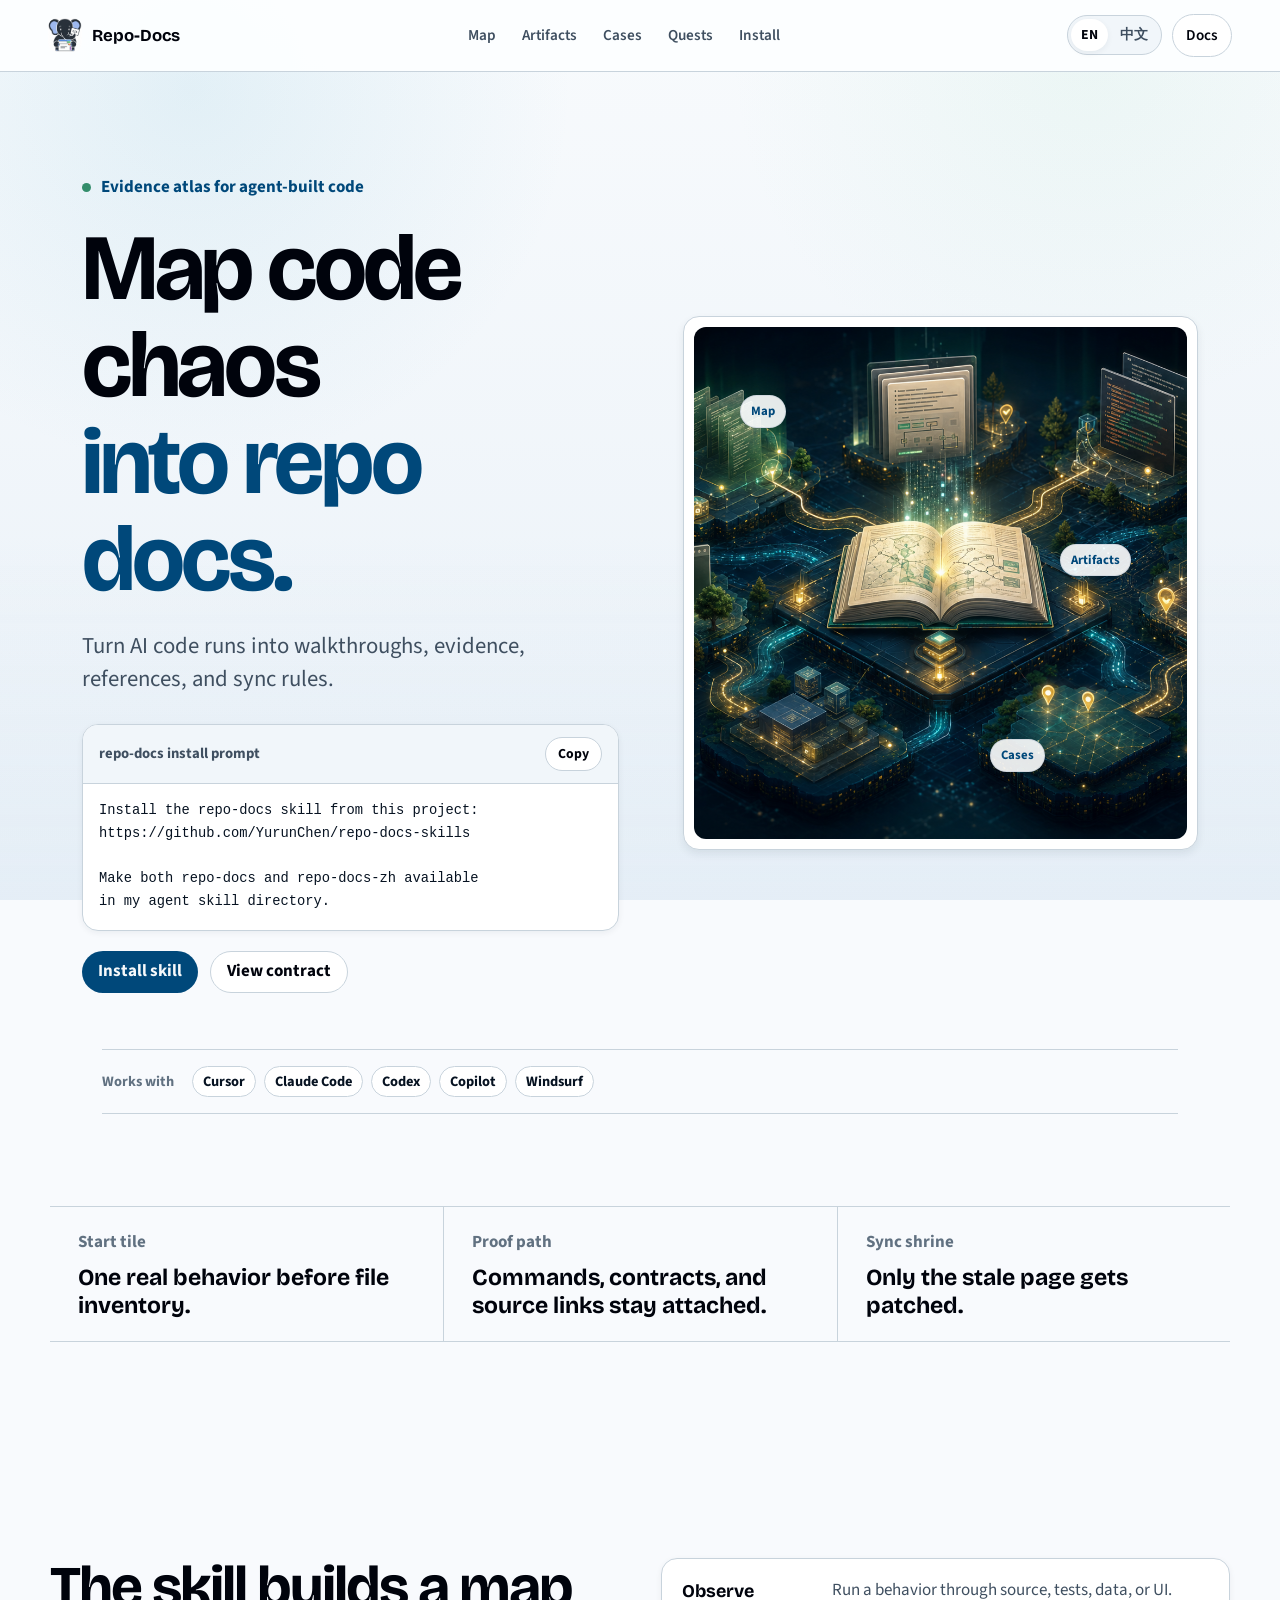
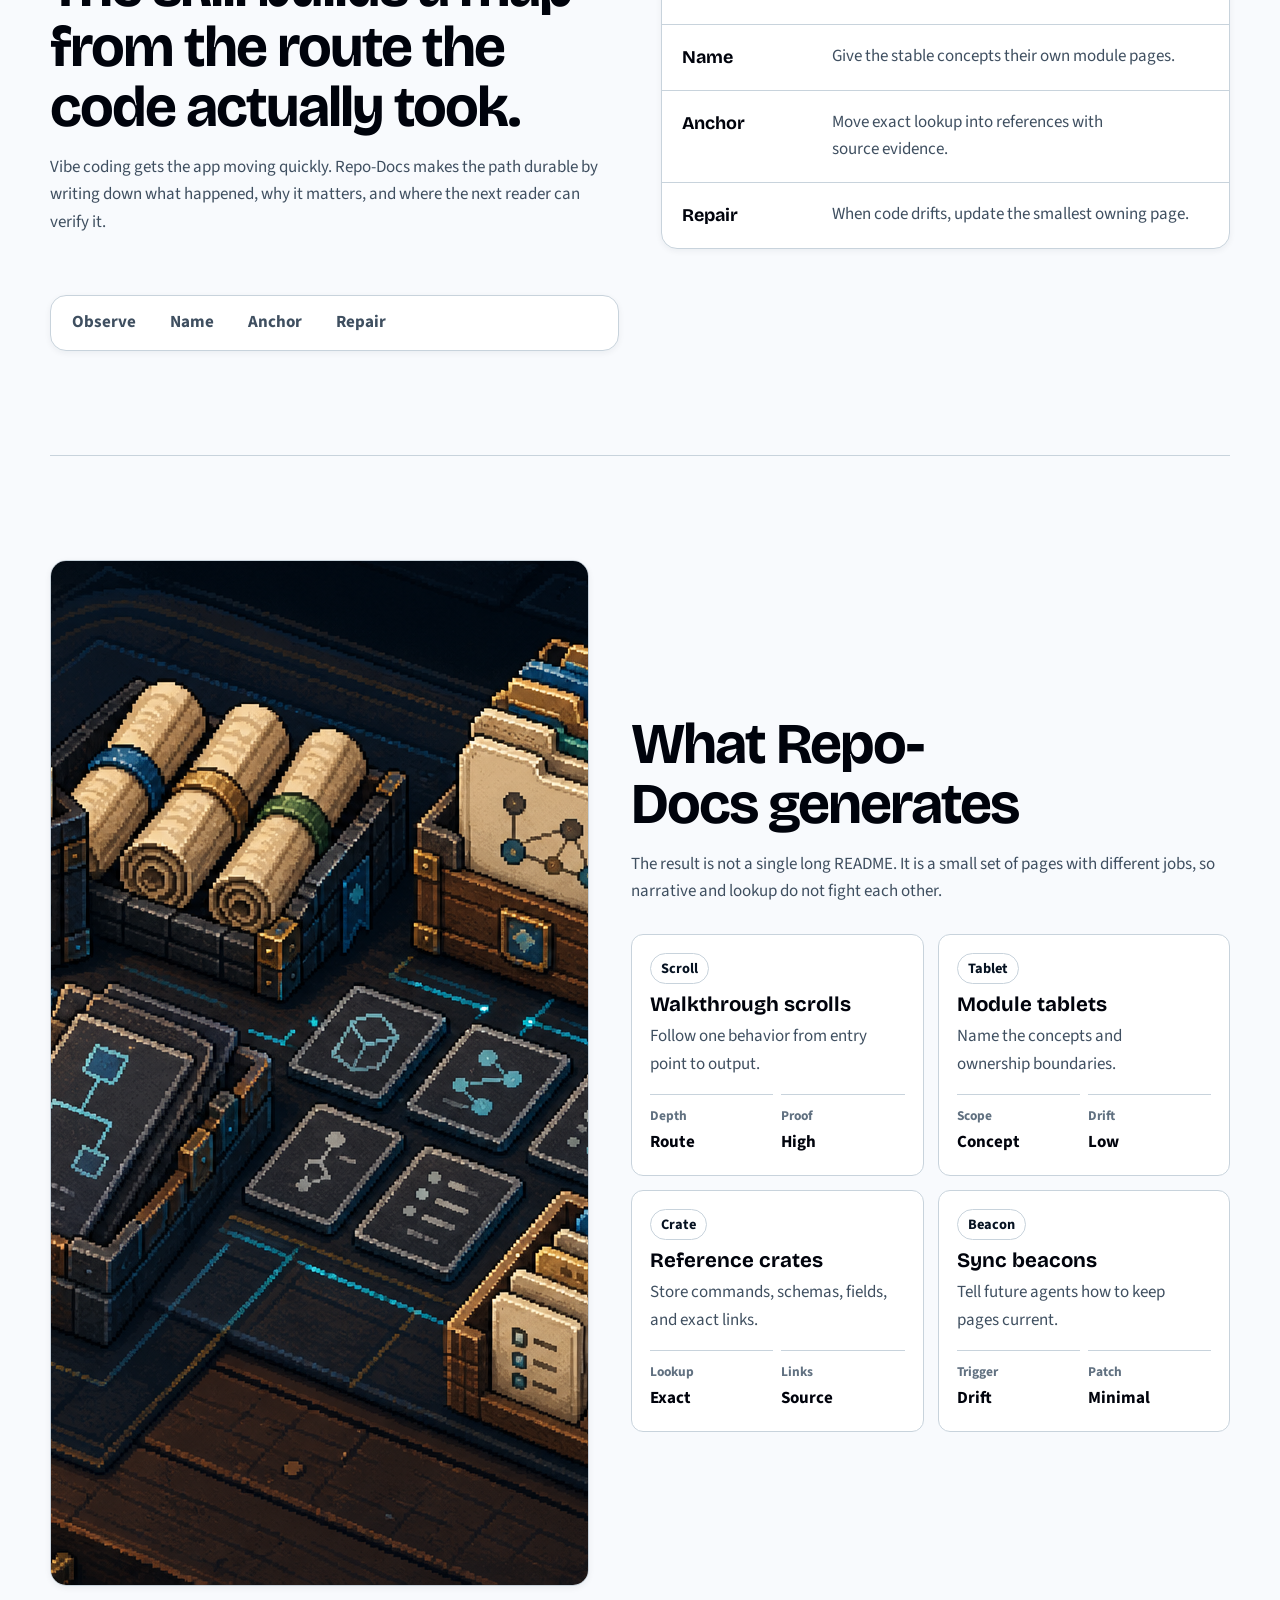
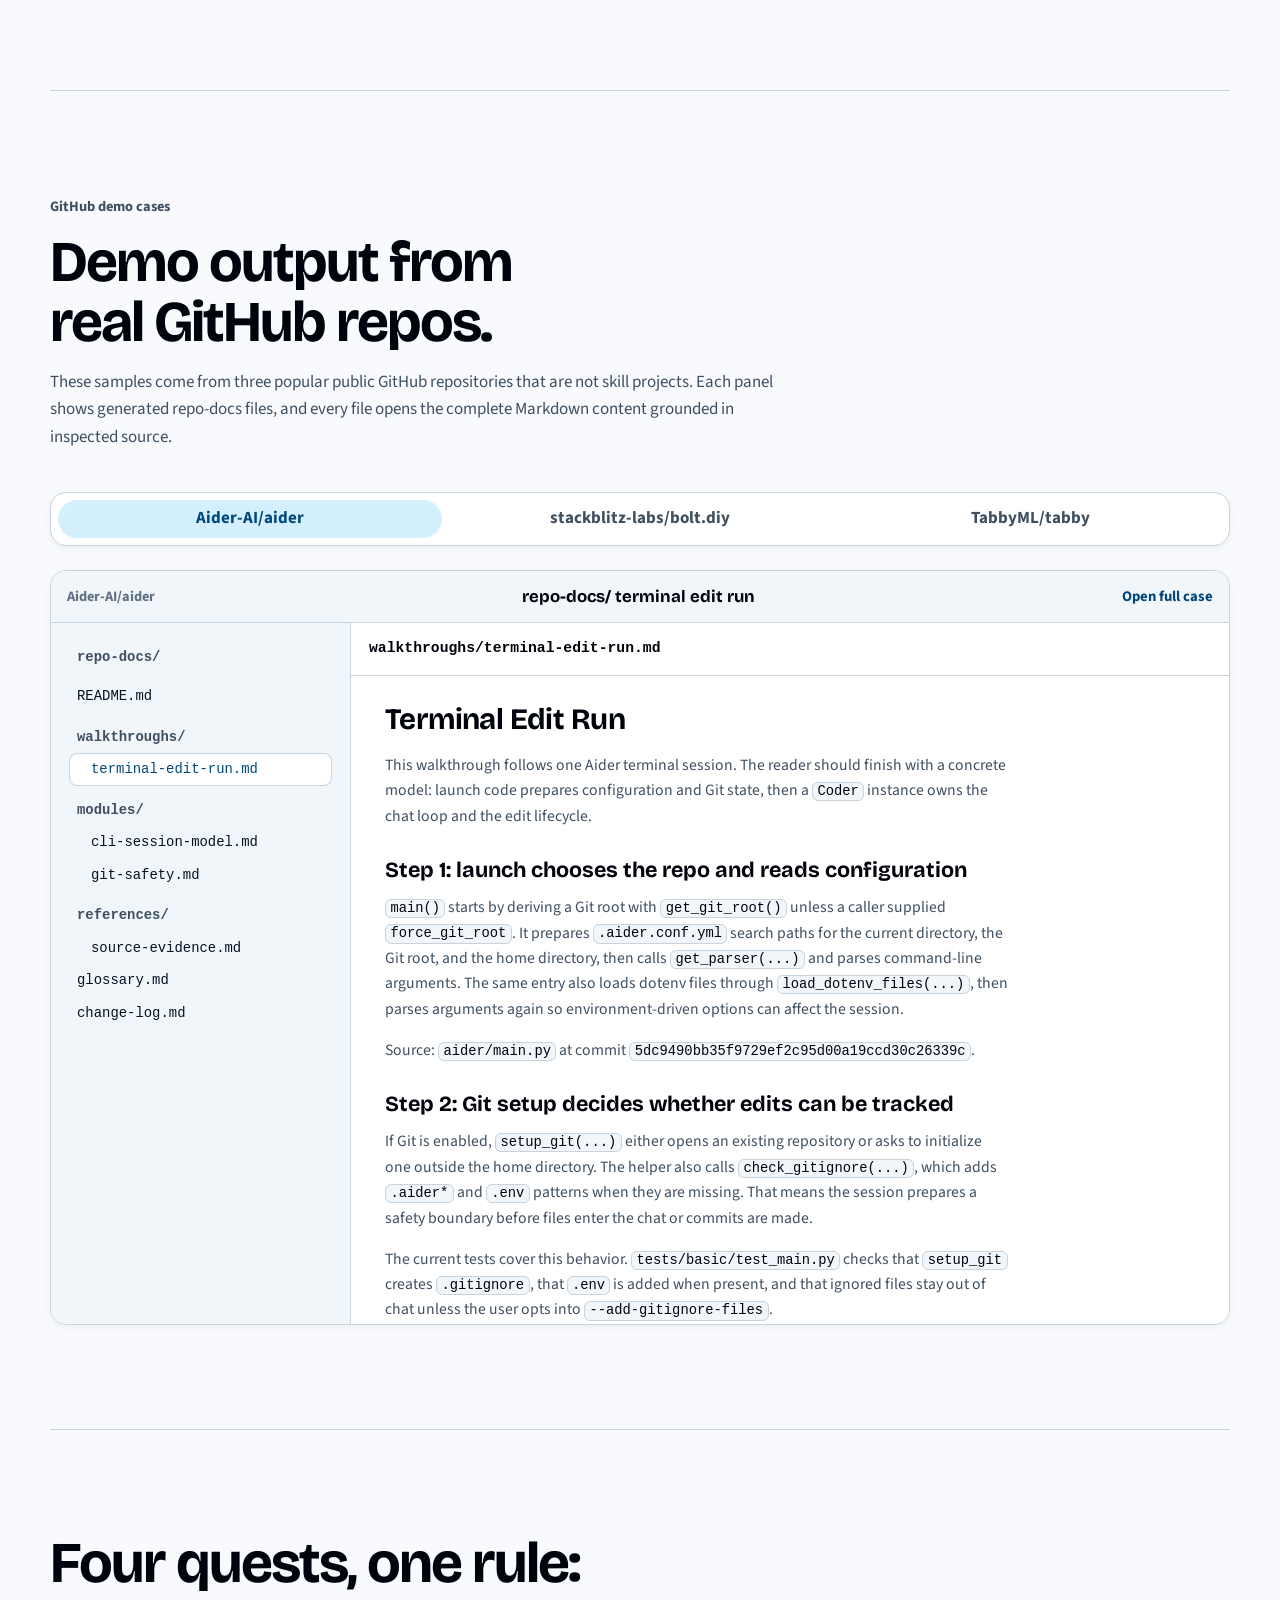
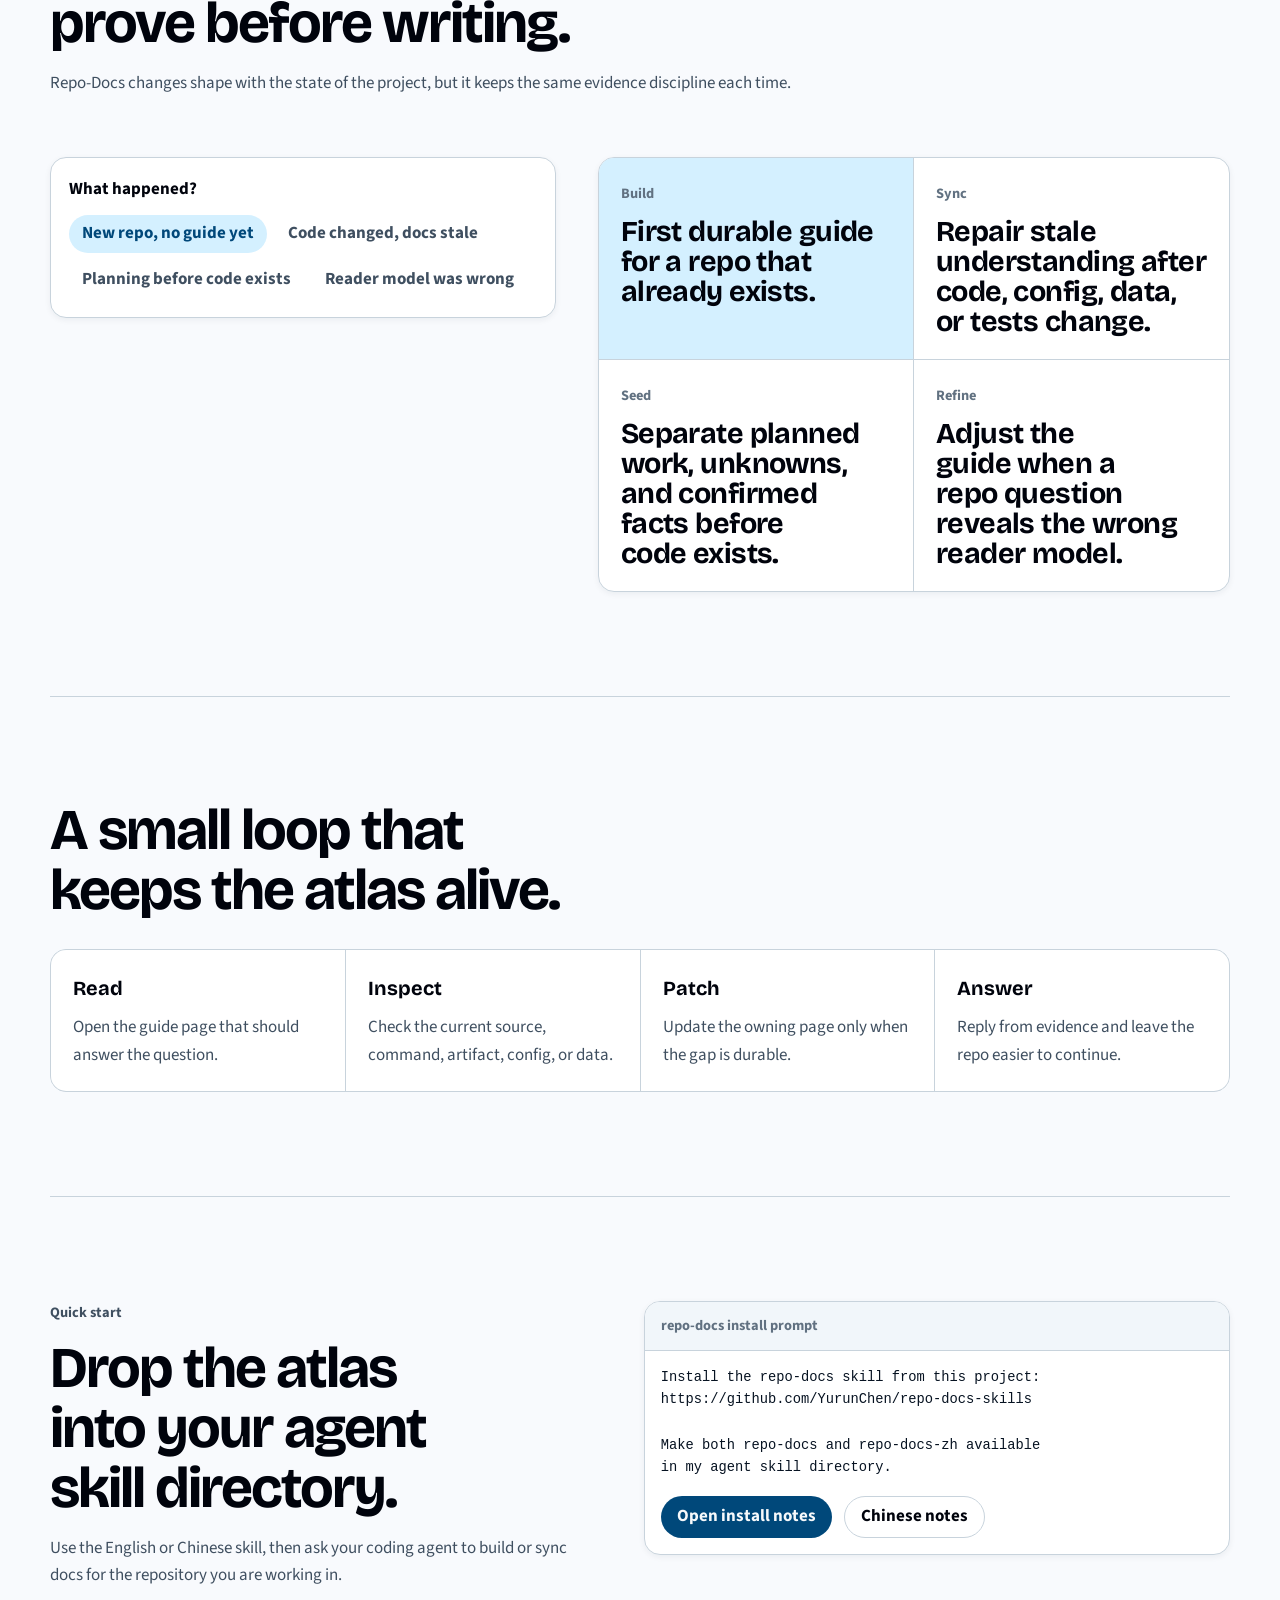
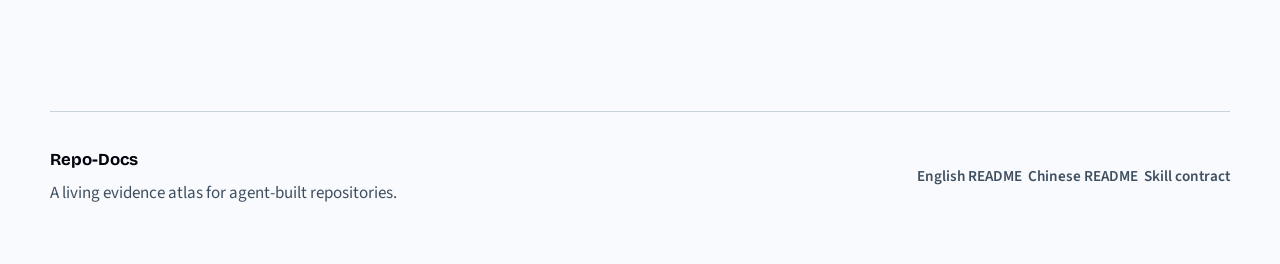
==== commit a53eb883: "Redesign project homepage" ====
--- a/index.html
+++ b/index.html
@@ -22,7 +22,7 @@
       href="https://fonts.googleapis.com/css2?family=Bricolage+Grotesque:wght@600;700;800&family=Source+Sans+3:ital,wght@0,400;0,500;0,600;0,700;1,400&display=swap"
       rel="stylesheet"
     />
-    <link rel="stylesheet" href="assets/site.css?v=20260627-demo-title" />
+    <link rel="stylesheet" href="assets/site.css?v=20260628-artifacts-copy" />
   </head>
   <body>
     <div class="atlas-bg" aria-hidden="true">
@@ -117,7 +117,7 @@
               />
               <nav class="map-hotspots" aria-label="Jump to sections">
                 <a class="hotspot hotspot-map" href="#map" aria-label="Go to map section">Map</a>
-                <a class="hotspot hotspot-workshop" href="#artifacts" aria-label="Go to artifacts section">Workshop</a>
+                <a class="hotspot hotspot-workshop" href="#artifacts" aria-label="Go to artifacts section">Artifacts</a>
                 <a class="hotspot hotspot-cases" href="#cases" aria-label="Go to cases section">Cases</a>
               </nav>
             </figure>
@@ -192,7 +192,7 @@
         <figure class="workshop-art pixel-frame">
           <img
             src="assets/repo-docs-pixel-workshop.png"
-            alt="An illustrated workshop table with folders, scrolls, command tiles, reference crates, and a sync checklist"
+            alt="An illustrated Repo-Docs output table with folders, walkthrough pages, command tiles, reference crates, and a sync checklist"
             width="1536"
             height="1024"
             loading="lazy"
@@ -200,7 +200,7 @@
           />
         </figure>
         <div class="workshop-copy">
-          <h2 id="artifacts-title">What comes out of the workshop</h2>
+          <h2 id="artifacts-title">What Repo-Docs generates</h2>
           <p>
             The result is not a single long README. It is a small set of pages with different jobs,
             so narrative and lookup do not fight each other.
@@ -471,6 +471,6 @@
     </footer>
 
     <script src="assets/gsap.min.js"></script>
-    <script src="assets/site.js?v=20260627-demo-title"></script>
+    <script src="assets/site.js?v=20260628-artifacts-copy"></script>
   </body>
 </html>
--- a/assets/site.css
+++ b/assets/site.css
@@ -1,37 +1,29 @@
 :root {
-  color-scheme: dark;
-  --void: oklch(0.1 0.035 270);
-  --night: oklch(0.145 0.04 255);
-  --panel: oklch(0.19 0.045 250);
-  --panel-2: oklch(0.255 0.055 235);
-  --ink: oklch(0.93 0.035 96);
-  --paper: oklch(0.85 0.09 84);
-  --gold: oklch(0.78 0.16 82);
-  --muted: oklch(0.78 0.052 225);
-  --cyan: oklch(0.82 0.14 198);
-  --amber: oklch(0.77 0.17 70);
-  --emerald: oklch(0.78 0.16 152);
-  --violet: oklch(0.72 0.16 312);
-  --rose: oklch(0.72 0.15 18);
-  --line: oklch(0.44 0.065 232);
-  --line-soft: oklch(0.72 0.08 210 / 0.18);
-  --dark-line: oklch(0.115 0.035 264);
-  --shadow: oklch(0.055 0.035 270);
-  --glow-cyan: oklch(0.82 0.14 198 / 0.42);
-  --glow-amber: oklch(0.77 0.17 70 / 0.38);
-  --glow-violet: oklch(0.72 0.16 312 / 0.3);
-  --surface: oklch(0.17 0.04 252 / 0.86);
-  --surface-strong: oklch(0.21 0.05 244 / 0.92);
-  --surface-warm: oklch(0.2 0.055 58 / 0.9);
-  --max: 1328px;
-  --bevel-hi: oklch(0.58 0.09 218);
-  --bevel-mid: oklch(0.4 0.085 238);
-  --bevel-lo: oklch(0.23 0.065 258);
-  --bevel-inset: oklch(0.155 0.05 252);
-  --dither:
-    linear-gradient(90deg, oklch(0.82 0.14 198 / 0.06) 1px, transparent 1px) 0 0 / 16px 16px,
-    linear-gradient(oklch(0.86 0.12 84 / 0.045) 1px, transparent 1px) 0 0 / 16px 16px;
-  --pixel-shadow: 0 8px 8px oklch(0.05 0.03 270 / 0.42);
+  color-scheme: light;
+  --bg: oklch(0.985 0.004 245);
+  --bg-quiet: oklch(0.955 0.012 245);
+  --surface: oklch(1 0 0);
+  --surface-soft: oklch(0.97 0.008 245);
+  --surface-ink: oklch(0.15 0.034 250);
+  --ink: oklch(0.18 0.035 252);
+  --ink-strong: oklch(0.1 0.03 255);
+  --muted: oklch(0.42 0.035 252);
+  --muted-2: oklch(0.54 0.032 250);
+  --line: oklch(0.86 0.018 245);
+  --line-strong: oklch(0.76 0.03 245);
+  --accent: oklch(0.48 0.12 232);
+  --accent-strong: oklch(0.38 0.12 238);
+  --accent-soft: oklch(0.94 0.035 230);
+  --mint: oklch(0.58 0.1 165);
+  --amber: oklch(0.64 0.12 78);
+  --violet: oklch(0.5 0.11 292);
+  --danger: oklch(0.54 0.13 24);
+  --shadow: 0 4px 8px oklch(0.25 0.04 245 / 0.08);
+  --shadow-soft: 0 2px 6px oklch(0.25 0.04 245 / 0.06);
+  --radius-sm: 8px;
+  --radius: 12px;
+  --radius-lg: 16px;
+  --max: 1180px;
   --font-body: "Source Sans 3", ui-sans-serif, system-ui, -apple-system, BlinkMacSystemFont, "Segoe UI", sans-serif;
   --font-display: "Bricolage Grotesque", var(--font-body);
   --font-pixel: var(--font-display);
@@ -39,15 +31,9 @@
   --font-mono: ui-monospace, SFMono-Regular, Menlo, Monaco, Consolas, "Liberation Mono", monospace;
   --z-bg: 0;
   --z-content: 2;
-  --z-nav: 60;
-  --z-overlay: 80;
-  --z-toast: 200;
+  --z-nav: 40;
+  --z-toast: 80;
   --ease-out: cubic-bezier(0.16, 1, 0.3, 1);
-  --space-1: 8px;
-  --space-2: 16px;
-  --space-3: 24px;
-  --space-4: 32px;
-  --space-5: 48px;
 }
 
 * {
@@ -55,1301 +41,969 @@
 }
 
 html {
-  scroll-behavior: auto;
+  scroll-behavior: smooth;
 }
 
 body {
   position: relative;
+  min-width: 320px;
   margin: 0;
-  min-width: 320px;
   overflow-x: hidden;
-  background: var(--void);
+  background: var(--bg);
   color: var(--ink);
   font-family: var(--font-body);
-  font-size: 16px;
-  line-height: 1.6;
-  cursor:
-    url("data:image/svg+xml,%3Csvg xmlns='http://www.w3.org/2000/svg' width='16' height='16' viewBox='0 0 16 16'%3E%3Cpath fill='%23f4b34f' d='M1 1h4v4H1zm6 0h4v4H7zm0 6h4v4H7z'/%3E%3Cpath fill='%23fff3c4' d='M5 1h2v2H5zm0 4h2v2H5zm4 0h2v2H9z'/%3E%3C/svg%3E")
-      0 0,
-    auto;
-}
-
-::selection {
-  background: var(--cyan);
-  color: var(--void);
-  text-shadow: none;
-}
-
-.atlas-bg {
-  position: fixed;
-  inset: 0;
-  z-index: 0;
-  pointer-events: none;
-  overflow: hidden;
-  background:
-    radial-gradient(circle at 10% 18%, oklch(0.48 0.12 185 / 0.22) 0 14%, transparent 36%),
-    radial-gradient(circle at 86% 10%, oklch(0.42 0.14 318 / 0.24) 0 16%, transparent 42%),
-    radial-gradient(ellipse at 52% 100%, oklch(0.45 0.11 130 / 0.2) 0%, transparent 58%),
-    linear-gradient(135deg, oklch(0.1 0.05 285) 0%, oklch(0.13 0.04 238) 48%, oklch(0.09 0.035 145) 100%);
-}
-
-.aurora {
-  position: absolute;
-  width: 70vw;
-  height: 40vh;
-  filter: blur(44px);
-  opacity: 0.22;
-}
-
-.aurora-a {
-  top: -10%;
-  left: -10%;
-  background: radial-gradient(circle, var(--glow-cyan), transparent 70%);
-}
-
-.aurora-b {
-  top: 5%;
-  right: -15%;
-  background: radial-gradient(circle, var(--glow-violet), transparent 70%);
+  font-size: 17px;
+  line-height: 1.62;
+  text-rendering: optimizeLegibility;
 }
 
 body::before {
   position: fixed;
   inset: 0;
-  z-index: 1;
+  z-index: var(--z-bg);
   pointer-events: none;
   content: "";
-  opacity: 0.18;
-  background-image:
-    linear-gradient(oklch(0.935 0.065 93 / 0.12) 1px, transparent 1px),
-    linear-gradient(90deg, oklch(0.935 0.065 93 / 0.08) 1px, transparent 1px);
-  background-size: 16px 16px;
+  background:
+    radial-gradient(circle at 15% 10%, oklch(0.76 0.08 225 / 0.16), transparent 28%),
+    radial-gradient(circle at 85% 6%, oklch(0.84 0.08 165 / 0.12), transparent 26%),
+    linear-gradient(180deg, oklch(0.985 0.004 245), oklch(0.955 0.012 245));
 }
 
 body::after {
   position: fixed;
-  inset: 0;
-  z-index: 1;
+  inset: auto 0 0;
+  z-index: var(--z-bg);
+  height: 40vh;
   pointer-events: none;
   content: "";
-  background: radial-gradient(ellipse at center, transparent 42%, oklch(0.055 0.035 270 / 0.68) 100%);
-}
-
-.scanlines {
-  position: absolute;
-  inset: 0;
-  z-index: 3;
-  opacity: 0.12;
-  background-image: linear-gradient(oklch(0.04 0.02 270 / 0.52) 1px, transparent 1px);
-  background-size: 100% 4px;
-}
-
-.pixel-tiles {
-  position: absolute;
-  inset: 0;
-  overflow: hidden;
-}
-
-.pixel-tiles i {
-  position: absolute;
+  background: linear-gradient(180deg, transparent, oklch(0.94 0.016 245 / 0.72));
+}
+
+main,
+.site-nav,
+.site-footer,
+.pixel-toast,
+.skip-link {
+  position: relative;
+  z-index: var(--z-content);
+}
+
+img,
+svg {
   display: block;
-  width: 8px;
-  height: 8px;
-  opacity: 0.45;
-  box-shadow: 4px 4px 0 rgba(0, 0, 0, 0.35);
-}
-
-.pixel-tiles i:nth-child(1) { top: 18%; left: 6%; background: var(--violet); }
-.pixel-tiles i:nth-child(2) { top: 42%; left: 14%; background: var(--cyan); width: 4px; height: 4px; }
-.pixel-tiles i:nth-child(3) { top: 68%; left: 4%; background: var(--amber); }
-.pixel-tiles i:nth-child(4) { top: 24%; right: 10%; background: var(--emerald); width: 4px; height: 4px; }
-.pixel-tiles i:nth-child(5) { top: 52%; right: 6%; background: var(--violet); }
-.pixel-tiles i:nth-child(6) { top: 78%; right: 18%; background: var(--cyan); }
-.pixel-tiles i:nth-child(7) { top: 12%; left: 48%; background: var(--paper); width: 4px; height: 4px; }
-.pixel-tiles i:nth-child(8) { top: 86%; left: 38%; background: var(--amber); width: 4px; height: 4px; }
-
-.sky-layer {
-  position: absolute;
-  inset: 0;
-  overflow: hidden;
-}
-
-.star {
-  position: absolute;
-  width: 4px;
-  height: 4px;
-  background: var(--ink);
-  box-shadow: 4px 4px 0 rgba(0, 0, 0, 0.45);
-  opacity: 0.85;
-}
-
-.star-a { top: 12%; left: 8%; animation: twinkle 3.2s steps(4, end) infinite; }
-.star-b { top: 22%; right: 14%; width: 3px; height: 3px; animation: twinkle 4.1s steps(4, end) 0.8s infinite; }
-.star-c { top: 8%; left: 42%; background: var(--cyan); animation: twinkle 2.6s steps(4, end) 1.2s infinite; }
-.star-d { top: 18%; right: 38%; width: 2px; height: 2px; animation: twinkle 5s steps(4, end) 0.4s infinite; }
-.star-e { top: 6%; right: 6%; background: var(--amber); animation: twinkle 3.8s steps(4, end) 1.6s infinite; }
-.star-f { top: 28%; left: 22%; width: 2px; height: 2px; background: var(--emerald); animation: twinkle 4.4s steps(4, end) 2s infinite; }
-.star-g { top: 15%; left: 65%; background: var(--violet); animation: twinkle 3.6s steps(4, end) 0.6s infinite; }
-.star-h { top: 4%; left: 28%; width: 2px; height: 2px; animation: twinkle 5.2s steps(4, end) 1.4s infinite; }
-.star-i { top: 32%; right: 8%; width: 3px; height: 3px; background: var(--cyan); animation: twinkle 2.8s steps(4, end) 0.2s infinite; }
-.star-j { top: 10%; left: 52%; width: 2px; height: 2px; background: var(--paper); animation: twinkle 4.8s steps(4, end) 2.4s infinite; }
-
-.horizon-glow {
-  position: absolute;
-  bottom: 0;
-  left: 0;
-  right: 0;
-  height: 40vh;
-  background: linear-gradient(to top, oklch(0.78 0.16 152 / 0.12) 0%, transparent 70%);
-}
-
-@keyframes twinkle {
-  0%, 100% { opacity: 0.25; transform: scale(1); }
-  50% { opacity: 1; transform: scale(1.4); }
-}
-
-@keyframes bloom-pulse {
-  0%, 100% { opacity: 0.45; }
-  50% { opacity: 0.75; }
-}
-
-@keyframes border-glow {
-  0%, 100% { border-color: var(--line); }
-  50% { border-color: rgba(77, 232, 255, 0.65); }
-}
-
-.pixel-frame,
-.site-nav,
-.world-strip,
-.pixel-ledger,
-.hero-map,
+  max-width: 100%;
+}
+
+a {
+  color: inherit;
+  text-decoration-thickness: 1px;
+  text-underline-offset: 0.18em;
+}
+
+button,
+input,
+textarea,
+select {
+  font: inherit;
+}
+
+button,
+a {
+  -webkit-tap-highlight-color: transparent;
+}
+
+::selection {
+  background: var(--accent-soft);
+  color: var(--ink-strong);
+}
+
+:focus-visible {
+  outline: 3px solid oklch(0.62 0.12 232 / 0.45);
+  outline-offset: 3px;
+}
+
+[hidden] {
+  display: none !important;
+}
+
+.atlas-bg,
+.aurora,
+.sky-layer,
+.star,
+.horizon-glow,
+.pixel-tiles,
+.scanlines,
+.hero-bloom {
+  display: none;
+}
+
+.skip-link {
+  position: fixed;
+  top: 12px;
+  left: 12px;
+  z-index: var(--z-toast);
+  padding: 8px 12px;
+  border: 1px solid var(--line);
+  border-radius: 999px;
+  background: var(--surface);
+  color: var(--ink-strong);
+  transform: translateY(-160%);
+  transition: transform 180ms var(--ease-out);
+}
+
+.skip-link:focus {
+  transform: translateY(0);
+}
+
+.pixel-toast {
+  position: fixed;
+  right: 20px;
+  bottom: 20px;
+  z-index: var(--z-toast);
+  max-width: min(360px, calc(100vw - 40px));
+  padding: 10px 14px;
+  border: 1px solid var(--line);
+  border-radius: 999px;
+  background: var(--surface-ink);
+  color: oklch(0.98 0.004 245);
+  box-shadow: var(--shadow);
+  opacity: 0;
+  transform: translateY(10px);
+  transition:
+    opacity 180ms var(--ease-out),
+    transform 180ms var(--ease-out);
+}
+
+.pixel-toast.is-visible {
+  opacity: 1;
+  transform: translateY(0);
+}
+
+.site-nav {
+  position: sticky;
+  top: 0;
+  z-index: var(--z-nav);
+  display: grid;
+  grid-template-columns: auto minmax(0, 1fr) auto;
+  gap: 24px;
+  align-items: center;
+  width: 100%;
+  padding: 14px clamp(18px, 4vw, 48px);
+  border-bottom: 1px solid var(--line);
+  background: oklch(0.995 0.002 245 / 0.96);
+}
+
+.brand,
+.footer-brand {
+  display: inline-flex;
+  align-items: center;
+  gap: 10px;
+  color: var(--ink-strong);
+  font-family: var(--font-display);
+  font-size: 1.05rem;
+  font-weight: 700;
+  text-decoration: none;
+}
+
+.brand img {
+  width: 34px;
+  height: 34px;
+  border-radius: 9px;
+}
+
+.nav-links,
+.footer-links {
+  display: flex;
+  flex-wrap: wrap;
+  gap: 6px;
+  align-items: center;
+}
+
+.nav-links {
+  justify-content: center;
+}
+
+.nav-links a,
+.footer-links a,
+.nav-action {
+  border-radius: 999px;
+  color: var(--muted);
+  font-size: 0.95rem;
+  font-weight: 600;
+  text-decoration: none;
+}
+
+.nav-links a {
+  padding: 8px 10px;
+}
+
+.nav-links a:hover,
+.footer-links a:hover,
+.nav-action:hover {
+  color: var(--accent-strong);
+}
+
+.nav-utility {
+  display: flex;
+  gap: 10px;
+  align-items: center;
+  justify-content: end;
+}
+
+.language-switch {
+  display: inline-flex;
+  gap: 2px;
+  padding: 3px;
+  border: 1px solid var(--line);
+  border-radius: 999px;
+  background: var(--surface-soft);
+}
+
+.language-switch button,
+.button,
+.case-tabs button,
+.quest-chips button,
+.map-route button,
+.tree-file {
+  appearance: none;
+  border: 0;
+  cursor: pointer;
+}
+
+.language-switch button {
+  min-height: 32px;
+  padding: 0 10px;
+  border-radius: 999px;
+  background: transparent;
+  color: var(--muted);
+  font-size: 0.86rem;
+  font-weight: 700;
+}
+
+.language-switch button[aria-pressed="true"],
+.language-switch button.is-active {
+  background: var(--surface);
+  color: var(--ink-strong);
+  box-shadow: var(--shadow-soft);
+}
+
+.nav-action {
+  padding: 8px 13px;
+  border: 1px solid var(--line);
+  background: var(--surface);
+  color: var(--ink-strong);
+}
+
+.hero-atlas {
+  width: min(100%, var(--max));
+  margin: 0 auto;
+  padding: clamp(62px, 8vw, 104px) clamp(20px, 4vw, 32px) clamp(48px, 7vw, 82px);
+}
+
+.hero-grid {
+  display: grid;
+  grid-template-columns: minmax(0, 1fr) minmax(360px, 0.96fr);
+  gap: clamp(34px, 5vw, 76px);
+  align-items: center;
+}
+
+.hero-copy {
+  min-width: 0;
+}
+
+.eyebrow {
+  display: inline-flex;
+  gap: 10px;
+  align-items: center;
+  margin: 0 0 18px;
+  color: var(--accent-strong);
+  font-weight: 700;
+}
+
+.eyebrow-pip {
+  width: 9px;
+  height: 9px;
+  border-radius: 999px;
+  background: var(--mint);
+}
+
+h1,
+h2,
+h3,
+p {
+  margin-top: 0;
+}
+
+h1,
+h2,
+h3 {
+  color: var(--ink-strong);
+  font-family: var(--font-display);
+  line-height: 1.04;
+  text-wrap: balance;
+}
+
+h1 {
+  max-width: 10ch;
+  margin-bottom: 22px;
+  font-size: clamp(3.1rem, 7.3vw, 5.85rem);
+  letter-spacing: -0.035em;
+}
+
+.hero-serif,
+.hero-pixel {
+  display: block;
+}
+
+.hero-pixel {
+  color: var(--accent-strong);
+}
+
+.hero-lead {
+  max-width: 54ch;
+  margin-bottom: 28px;
+  color: var(--muted);
+  font-size: clamp(1.15rem, 2vw, 1.42rem);
+  line-height: 1.45;
+  text-wrap: pretty;
+}
+
 .hero-install,
-.workshop-art,
+.terminal-panel,
 .case-repo-tree,
 .case-tabs,
+.quest-advisor,
 .quest-board,
-.quest-advisor,
-.terminal-panel,
-.site-footer,
-.agents-strip,
-.map-route,
-.inventory-card,
-.loop-step {
-  position: relative;
-  border: 4px solid var(--bevel-mid);
-  outline: 4px solid var(--dark-line);
-  outline-offset: -4px;
-  box-shadow:
-    inset 4px 4px 0 0 var(--bevel-hi),
-    inset -4px -4px 0 0 var(--bevel-lo),
-    var(--pixel-shadow);
-  border-radius: 0;
-}
-
-.pixel-frame::before,
-.pixel-frame::after {
-  position: absolute;
-  width: 16px;
-  height: 16px;
-  z-index: 3;
-  pointer-events: none;
-  content: "";
-  border: 4px solid var(--amber);
-  opacity: 0.95;
-  box-shadow: 4px 4px 0 var(--shadow);
-}
-
-.pixel-frame::before {
-  top: -4px;
-  left: -4px;
-  border-right: 0;
-  border-bottom: 0;
-}
-
-.pixel-frame::after {
-  right: -4px;
-  bottom: -4px;
-  border-top: 0;
-  border-left: 0;
-}
-
-.pixel-toast {
-  position: fixed;
-  bottom: 24px;
-  left: 50%;
-  z-index: var(--z-toast);
-  padding: 12px 20px;
-  border: 4px solid var(--dark-line);
-  background: var(--panel);
-  color: var(--emerald);
-  font-family: var(--font-mono);
-  font-size: 0.85rem;
-  box-shadow: 8px 8px 0 var(--shadow);
-  opacity: 0;
-  transform: translate(-50%, 12px);
-  transition: opacity 160ms steps(2, end), transform 160ms steps(2, end);
-  pointer-events: none;
-}
-
-.pixel-toast.is-visible {
-  opacity: 1;
-  transform: translate(-50%, 0);
-}
-
-a {
-  color: inherit;
-  text-decoration: none;
-}
-
-a:focus-visible,
-button:focus-visible {
-  outline: 4px solid var(--cyan);
-  outline-offset: 4px;
-}
-
-img {
-  display: block;
-  max-width: 100%;
-  image-rendering: auto;
+.pixel-ledger,
+.map-route {
+  border: 1px solid var(--line);
+  border-radius: var(--radius-lg);
+  background: var(--surface);
+  box-shadow: var(--shadow-soft);
+}
+
+.hero-install {
+  max-width: 600px;
+  overflow: hidden;
+}
+
+.hero-install-top,
+.terminal-top,
+.case-tree-head {
+  display: flex;
+  gap: 16px;
+  align-items: center;
+  justify-content: space-between;
+  padding: 12px 16px;
+  border-bottom: 1px solid var(--line);
+  background: var(--surface-soft);
+  color: var(--muted);
+  font-size: 0.92rem;
+  font-weight: 700;
 }
 
 pre {
   margin: 0;
+}
+
+.hero-install pre,
+.terminal-panel pre {
+  padding: 16px;
+  overflow-x: auto;
+  color: var(--ink);
+  font-family: var(--font-mono);
+  font-size: 0.86rem;
+  line-height: 1.65;
   white-space: pre-wrap;
-}
-
-code,
-pre {
-  font-family: inherit;
-}
-
-.skip-link {
-  position: fixed;
-  top: 16px;
-  left: 16px;
-  z-index: 120;
-  padding: 10px 14px;
-  border: 2px solid var(--dark-line);
-  background: var(--amber);
-  color: oklch(0.16 0.06 58);
-  font-weight: 600;
-  font-size: 0.875rem;
-  box-shadow: 4px 4px 0 var(--shadow);
-  transform: translateY(-180%);
-  transition: transform 160ms steps(2, end);
-}
-
-.skip-link:focus {
-  transform: translateY(0);
-}
-
-.site-nav {
-  position: fixed;
-  top: 16px;
-  left: 50%;
-  z-index: var(--z-nav);
-  display: grid;
-  grid-template-columns: auto 1fr auto;
-  align-items: center;
-  width: calc(100% - 32px);
-  max-width: var(--max);
-  min-height: 64px;
-  padding: 8px;
-  background: var(--dither), oklch(0.135 0.045 263 / 0.97);
-  transform: translateX(-50%);
-}
-
-.site-nav::before,
-.site-nav::after {
-  position: absolute;
-  width: 8px;
-  height: 8px;
-  content: "";
-  border: 2px solid var(--amber);
-  opacity: 0.7;
-}
-
-.site-nav::before { top: -2px; left: -2px; border-right: 0; border-bottom: 0; }
-.site-nav::after { right: -2px; bottom: -2px; border-top: 0; border-left: 0; }
-
-.brand,
-.nav-action,
-.button {
-  min-height: 44px;
-}
-
-.brand {
-  display: inline-flex;
-  align-items: center;
-  gap: 10px;
-  padding: 4px 12px 4px 4px;
-  color: var(--paper);
-  font-weight: 700;
-  font-size: 1rem;
-}
-
-.brand img {
-  width: 40px;
-  height: 40px;
-  border: 4px solid var(--bevel-mid);
-  outline: 2px solid var(--dark-line);
-  background: var(--night);
-  box-shadow: 4px 4px 0 var(--shadow);
-  object-fit: cover;
-}
-
-.nav-links {
-  display: flex;
-  justify-content: center;
-  gap: clamp(14px, 2.4vw, 34px);
-  color: var(--muted);
-  font-size: 0.92rem;
-  font-weight: 600;
-}
-
-.nav-links a {
-  padding: 8px 12px;
-  border: 3px solid transparent;
-  transition: color 120ms steps(2, end), transform 120ms steps(2, end), border-color 120ms steps(2, end), background 120ms steps(2, end), box-shadow 120ms steps(2, end);
-}
-
-.nav-links a:hover,
-.footer-links a:hover {
-  color: var(--cyan);
-  border-color: var(--bevel-mid);
-  background: var(--bevel-inset);
-  box-shadow: inset 2px 2px 0 var(--bevel-hi), 4px 4px 0 var(--shadow);
-  transform: translate(-2px, -2px);
-}
-
-.nav-action {
-  display: inline-flex;
-  align-items: center;
-  justify-content: center;
-  justify-self: end;
-  padding: 0 18px;
-  border: 4px solid var(--dark-line);
-  border-top-color: oklch(0.68 0.13 82);
-  border-left-color: oklch(0.68 0.13 82);
-  border-right-color: oklch(0.23 0.07 72);
-  border-bottom-color: oklch(0.23 0.07 72);
-  background: oklch(0.28 0.075 62);
-  color: var(--ink);
-  font-size: 0.875rem;
-  font-weight: 600;
-  box-shadow: 4px 4px 0 var(--shadow);
-}
-
-/* Typography */
-.eyebrow,
-.section-copy h2,
-.workshop-copy h2,
-.quest-heading h2,
-.path-section h2,
-.install-copy h2,
-.case-copy h2,
-.world-strip span,
-.quest-board span,
-.inventory-card h3,
-.quest-board h3,
-.loop-step strong,
-.case-markdown-content h2,
-.case-markdown-content h3,
-.map-route button {
-  font-family: var(--font-pixel);
-  font-weight: 400;
-  -webkit-font-smoothing: none;
-}
-
-.brand,
-.nav-links,
-.nav-action,
-.skip-link,
-.button,
-.world-strip strong,
-.ledger-row strong,
-.case-tree-head strong,
-.case-tree-head a,
-.footer-brand,
-.footer-links,
-.agents-strip li {
-  font-family: var(--font-body);
-}
-
-.eyebrow {
-  display: inline-flex;
-  align-items: center;
-  gap: 10px;
-  margin: 0;
-  color: var(--cyan);
-  font-size: 0.82rem;
-  font-weight: 600;
-  letter-spacing: 0.04em;
-  text-transform: uppercase;
-  text-shadow: 2px 2px 0 var(--shadow);
-}
-
-.eyebrow-pip {
-  width: 8px;
-  height: 8px;
-  background: var(--emerald);
-  box-shadow: 4px 4px 0 var(--shadow);
-  animation: twinkle 2.4s steps(4, end) infinite;
-}
-
-/* Hero */
-.hero-atlas {
-  position: relative;
-  z-index: 2;
-  width: calc(100% - 32px);
-  max-width: var(--max);
-  margin: 0 auto;
-  padding: clamp(108px, 13vh, 142px) 0 clamp(46px, 7vh, 74px);
-}
-
-.hero-grid {
-  display: grid;
-  grid-template-columns: minmax(0, 0.9fr) minmax(0, 1.1fr);
-  gap: clamp(32px, 4vw, 62px);
-  align-items: start;
-}
-
-.hero-copy {
-  min-width: 0;
-  padding-top: 12px;
-}
-
-#hero-title {
-  margin: 20px 0 0;
-  line-height: 1.05;
-}
-
-.hero-serif {
-  display: block;
-  color: var(--paper);
-  font-family: var(--font-serif);
-  font-size: clamp(2.5rem, 5vw, 4.2rem);
-  font-style: normal;
-  font-weight: 400;
-  letter-spacing: 0;
-  text-shadow: 4px 4px 0 rgba(0, 0, 0, 0.45);
-}
-
-.hero-pixel {
-  display: block;
-  margin-top: 4px;
-  color: var(--cyan);
-  font-family: var(--font-pixel);
-  font-size: clamp(2rem, 4.1vw, 3.35rem);
-  letter-spacing: 0;
-  text-shadow: 3px 3px 0 oklch(0.12 0.05 285), 6px 6px 0 rgba(0, 0, 0, 0.35);
-}
-
-.hero-lead {
-  max-width: 560px;
-  margin: 22px 0 0;
-  color: var(--muted);
-  font-size: clamp(1rem, 1.4vw, 1.14rem);
-  line-height: 1.65;
-}
-
-.hero-install {
-  min-width: 0;
-  margin-top: 28px;
-  background: var(--dither), linear-gradient(180deg, oklch(0.22 0.055 253 / 0.98) 0%, oklch(0.14 0.045 263 / 0.98) 100%);
-}
-
-.hero-install-top {
+  overflow-wrap: anywhere;
+}
+
+.hero-actions,
+.terminal-actions {
   display: flex;
   flex-wrap: wrap;
-  align-items: center;
-  justify-content: space-between;
   gap: 12px;
-  padding: 12px 16px;
-  border-bottom: 4px solid var(--bevel-mid);
-  background: var(--bevel-lo);
-  color: var(--cyan);
-  font-family: var(--font-mono);
-  font-size: 0.78rem;
-  box-shadow: inset 0 4px 0 var(--bevel-hi);
-}
-
-.hero-install pre {
-  padding: 16px 18px;
-  color: var(--paper);
-  font-family: var(--font-mono);
-  font-size: clamp(0.72rem, 1.2vw, 0.86rem);
-  line-height: 1.65;
-  overflow-wrap: anywhere;
-  word-break: break-word;
-}
-
+  align-items: center;
+  margin-top: 20px;
+}
+
+.button {
+  display: inline-flex;
+  min-height: 42px;
+  align-items: center;
+  justify-content: center;
+  padding: 0 16px;
+  border-radius: 999px;
+  font-weight: 700;
+  text-decoration: none;
+  transition:
+    background 160ms var(--ease-out),
+    color 160ms var(--ease-out),
+    transform 160ms var(--ease-out);
+}
+
+.button:hover {
+  transform: translateY(-1px);
+}
+
+.button-primary {
+  background: var(--accent-strong);
+  color: oklch(0.98 0.004 245);
+}
+
+.button-primary:hover {
+  background: var(--accent);
+}
+
+.button-secondary,
 .button-copy {
-  min-height: 36px;
-  padding: 0 14px;
-  font-size: 0.78rem;
-}
-
-.hero-actions {
-  display: flex;
-  flex-wrap: wrap;
-  gap: 14px;
-  margin-top: 24px;
+  border: 1px solid var(--line);
+  background: var(--surface);
+  color: var(--ink-strong);
+}
+
+.button-copy {
+  min-height: 34px;
+  padding: 0 12px;
+  font-size: 0.86rem;
 }
 
 .hero-stage {
-  display: grid;
   min-width: 0;
-  gap: 14px;
 }
 
 .hero-map {
+  position: relative;
   margin: 0;
-  padding: 12px;
-  background: var(--dither), #030610;
-  animation: border-glow 4s steps(4, end) infinite;
-}
-
-.hero-bloom {
-  position: absolute;
-  inset: -24px;
-  z-index: 0;
-  pointer-events: none;
-  background: radial-gradient(ellipse at 55% 45%, rgba(77, 232, 255, 0.32), transparent 64%);
-  animation: bloom-pulse 4s steps(4, end) infinite;
+  padding: 10px;
+  overflow: hidden;
+  border: 1px solid var(--line);
+  border-radius: var(--radius-lg);
+  background: var(--surface);
+  box-shadow: var(--shadow);
 }
 
 .hero-map img {
-  position: relative;
-  z-index: 1;
   width: 100%;
-  aspect-ratio: 16 / 9;
+  height: clamp(360px, 40vw, 540px);
   object-fit: cover;
-  border: 4px solid var(--bevel-lo);
+  object-position: center;
+  border-radius: var(--radius);
 }
 
 .map-hotspots {
   position: absolute;
-  inset: 12px;
-  z-index: 4;
+  inset: 18px;
   pointer-events: none;
 }
 
 .hotspot {
   position: absolute;
+  padding: 5px 10px;
+  border: 1px solid oklch(0.88 0.012 245 / 0.9);
+  border-radius: 999px;
+  background: oklch(1 0 0 / 0.9);
+  color: var(--accent-strong);
+  font-size: 0.8rem;
+  font-weight: 700;
   pointer-events: auto;
-  padding: 6px 12px;
-  border: 3px solid var(--dark-line);
-  background: rgba(8, 12, 26, 0.88);
-  color: var(--emerald);
-  font-family: var(--font-pixel);
-  font-size: 0.72rem;
-  box-shadow: 4px 4px 0 var(--shadow);
-  transition: transform 80ms steps(2, end), background 80ms steps(2, end);
-}
-
-.hotspot:hover {
-  background: var(--panel-2);
-  color: var(--cyan);
-  transform: translate(-2px, -2px);
-}
-
-.hotspot-map { top: 18%; left: 12%; }
-.hotspot-workshop { top: 42%; right: 14%; }
-.hotspot-cases { bottom: 16%; left: 38%; }
+  text-decoration: none;
+  box-shadow: var(--shadow-soft);
+}
+
+.hotspot-map { top: 12%; left: 8%; }
+.hotspot-workshop { top: 42%; right: 10%; }
+.hotspot-cases { right: 28%; bottom: 12%; }
+
+.agents-strip,
+.world-strip,
+.section,
+.site-footer {
+  width: min(calc(100% - 40px), var(--max));
+  margin-right: auto;
+  margin-left: auto;
+}
 
 .agents-strip {
   display: flex;
   flex-wrap: wrap;
-  align-items: center;
-  gap: 16px 24px;
-  margin-top: 28px;
-  padding: 16px 20px;
-  background: var(--dither), rgba(10, 16, 40, 0.92);
-}
-
-.agents-label {
-  color: var(--muted);
-  font-size: 0.78rem;
-  font-weight: 600;
-  letter-spacing: 0.05em;
-  text-transform: uppercase;
+  gap: 14px 18px;
+  align-items: center;
+  margin-top: clamp(34px, 5vw, 56px);
+  padding: 16px 0;
+  border-top: 1px solid var(--line);
+  border-bottom: 1px solid var(--line);
+}
+
+.agents-label,
+.section-note,
+.inventory-rarity,
+.quest-board article span,
+.case-tree-head span,
+.terminal-top {
+  color: var(--muted-2);
+  font-size: 0.9rem;
+  font-weight: 700;
 }
 
 .agents-strip ul {
   display: flex;
   flex-wrap: wrap;
-  gap: 10px;
+  gap: 8px;
   margin: 0;
   padding: 0;
   list-style: none;
 }
 
-.agents-strip li {
-  padding: 6px 14px;
-  border: 3px solid var(--bevel-mid);
-  background: var(--bevel-inset);
-  color: var(--paper);
-  font-size: 0.82rem;
-  font-weight: 600;
-  box-shadow: 3px 3px 0 var(--shadow);
-}
-
-.button {
+.agents-strip li,
+.inventory-rarity {
   display: inline-flex;
   align-items: center;
-  justify-content: center;
-  padding: 0 20px;
-  border: 4px solid var(--dark-line);
-  color: oklch(0.16 0.06 58);
+  min-height: 30px;
+  padding: 3px 10px;
+  border: 1px solid var(--line);
+  border-radius: 999px;
+  background: var(--surface);
+  color: var(--ink);
   font-size: 0.9rem;
   font-weight: 700;
-  line-height: 1.4;
-  box-shadow: 4px 4px 0 var(--shadow);
-  cursor: pointer;
-  transition: transform 80ms steps(2, end), box-shadow 80ms steps(2, end);
-}
-
-.button:hover {
-  transform: translate(-2px, -2px);
-  box-shadow: 6px 6px 0 var(--shadow);
-}
-
-.button:active {
-  transform: translate(2px, 2px);
-  box-shadow: 2px 2px 0 var(--shadow);
-}
-
-.button-primary {
-  border-top-color: oklch(0.93 0.1 86);
-  border-left-color: oklch(0.93 0.1 86);
-  border-right-color: oklch(0.42 0.12 67);
-  border-bottom-color: oklch(0.42 0.12 67);
-  background: var(--amber);
-}
-
-.button-secondary {
-  border-top-color: var(--bevel-hi);
-  border-left-color: var(--bevel-hi);
-  border-right-color: var(--bevel-lo);
-  border-bottom-color: var(--bevel-lo);
-  background: var(--panel-2);
-  color: var(--ink);
 }
 
 .world-strip {
-  position: relative;
-  z-index: 4;
   display: grid;
-  grid-template-columns: repeat(3, 1fr);
-  width: calc(100% - 32px);
-  max-width: var(--max);
-  margin: 0 auto;
-  background: var(--dither), linear-gradient(180deg, oklch(0.21 0.055 253 / 0.98) 0%, oklch(0.14 0.045 263 / 0.98) 100%);
+  grid-template-columns: repeat(3, minmax(0, 1fr));
+  margin-top: 10px;
+  margin-bottom: clamp(68px, 9vw, 112px);
+  border-top: 1px solid var(--line);
+  border-bottom: 1px solid var(--line);
 }
 
 .world-strip article {
-  padding: clamp(18px, 3vw, 26px);
+  padding: 22px clamp(16px, 3vw, 28px);
 }
 
 .world-strip article + article {
-  border-left: 2px solid var(--line);
-}
-
-.world-strip article > span::before {
-  display: inline-block;
-  width: 8px;
-  height: 8px;
-  margin-right: 8px;
-  background: var(--emerald);
-  vertical-align: middle;
-  box-shadow: 4px 4px 0 var(--shadow);
-  content: "";
+  border-left: 1px solid var(--line);
+}
+
+.world-strip span {
+  display: block;
+  margin-bottom: 8px;
+  color: var(--muted-2);
+  font-weight: 700;
 }
 
 .world-strip strong {
   display: block;
-  margin-top: 8px;
-  color: var(--ink);
-  font-size: clamp(1rem, 1.55vw, 1.14rem);
-  font-weight: 600;
-  line-height: 1.4;
+  max-width: 30ch;
+  color: var(--ink-strong);
+  font-family: var(--font-display);
+  font-size: clamp(1.1rem, 1.8vw, 1.45rem);
+  line-height: 1.18;
 }
 
 .section {
-  position: relative;
-  z-index: 2;
-  width: calc(100% - 32px);
-  max-width: var(--max);
-  margin: 0 auto;
-  padding: clamp(82px, 12vw, 142px) 0;
-}
-
-.section::before {
-  position: absolute;
-  top: 32px;
-  left: 0;
-  width: min(260px, 54vw);
-  height: 8px;
-  background: linear-gradient(90deg, var(--amber) 0 22%, transparent 22% 28%, var(--cyan) 28% 52%, transparent 52% 60%, var(--emerald) 60% 76%, transparent 76% 84%, var(--violet) 84% 100%);
-  opacity: 0.72;
-  box-shadow: 0 8px 0 var(--shadow);
-  content: "";
-}
-
-.section-copy h2,
-.workshop-copy h2,
-.quest-heading h2,
-.path-section h2,
-.install-copy h2,
-.case-copy h2 {
-  margin: 0;
-  max-width: 820px;
-  color: var(--ink);
-  font-size: clamp(2rem, 4vw, 3.1rem);
-  line-height: 1.22;
-  letter-spacing: 0.02em;
-  text-shadow: 3px 3px 0 var(--shadow);
-  text-wrap: balance;
-}
-
-.section-copy h2::after,
-.workshop-copy h2::after,
-.quest-heading h2::after,
-.path-section h2::after,
-.install-copy h2::after,
-.case-copy h2::after {
-  display: block;
-  width: 56px;
-  height: 8px;
-  margin-top: 16px;
-  background: var(--amber);
-  box-shadow: 8px 0 0 0 var(--cyan), 16px 0 0 0 var(--emerald), 0 8px 0 0 var(--shadow);
-  content: "";
-}
-
-.path-section h2::after {
-  margin-right: auto;
-  margin-left: auto;
-}
-
-.section-copy h2,
-.workshop-copy h2,
-.quest-heading h2,
-.path-section h2,
-.install-copy h2,
-.case-copy h2,
-#hero-title {
-  text-wrap: balance;
-}
-
-.section-copy p,
-.workshop-copy > p,
-.quest-heading p,
-.install-copy p,
-.case-copy p {
-  margin: 22px 0 0;
-  color: var(--muted);
-  font-size: clamp(1rem, 1.35vw, 1.1rem);
-  line-height: 1.65;
-}
-
-.section-copy p,
-.workshop-copy > p,
-.quest-heading p,
-.install-copy p,
-.case-copy p,
-.hero-lead {
-  text-wrap: pretty;
-  max-width: 65ch;
+  display: grid;
+  gap: clamp(22px, 4vw, 42px);
+  padding: clamp(64px, 9vw, 104px) 0;
+}
+
+.section + .section {
+  border-top: 1px solid var(--line);
 }
 
 .section-copy,
 .workshop-copy,
 .case-copy,
 .quest-heading,
-.quest-advisor,
-.install-copy,
-.pixel-ledger,
-.workshop-art,
-.case-tabs,
-.case-showcase,
-.quest-board,
-.terminal-panel {
-  min-width: 0;
-}
-
-.inventory-grid,
-.inventory-card,
-.case-repo-tree,
-.case-tree-split,
-.case-tree-pane,
-.case-file-preview,
-.path-track,
-.loop-step {
-  min-width: 0;
+.install-copy {
+  max-width: 760px;
+}
+
+.section h2,
+.quest-heading h2,
+.path-section h2,
+.install-copy h2,
+.workshop-copy h2,
+.case-copy h2 {
+  margin-bottom: 16px;
+  font-size: clamp(2.15rem, 4.5vw, 4.35rem);
+  letter-spacing: -0.035em;
+}
+
+.section p,
+.workshop-copy > p,
+.case-copy p,
+.quest-heading p,
+.install-copy p,
+.loop-step p,
+.inventory-card p,
+.ledger-row span,
+.case-markdown-content p,
+.case-markdown-content li {
+  color: var(--muted);
+  text-wrap: pretty;
 }
 
 .map-section {
-  display: grid;
-  grid-template-columns: minmax(0, 0.72fr) minmax(0, 1.28fr);
-  grid-template-areas:
-    "copy ledger"
-    "route route";
-  gap: clamp(24px, 4vw, 42px) clamp(30px, 5vw, 64px);
+  grid-template-columns: minmax(0, 0.9fr) minmax(320px, 0.9fr);
   align-items: start;
 }
 
 .map-section .section-copy {
-  grid-area: copy;
-}
-
-.map-section .pixel-ledger {
-  grid-area: ledger;
+  grid-column: 1;
 }
 
 .map-route {
-  grid-area: route;
   display: flex;
   flex-wrap: wrap;
-  gap: 10px;
-  padding: 14px;
-  background: var(--dither), rgba(8, 12, 26, 0.9);
-}
-
-.map-route button {
-  flex: 1 1 120px;
-  min-height: 44px;
-  padding: 10px 16px;
-  border: 3px solid var(--bevel-mid);
-  background: var(--bevel-inset);
+  gap: 8px;
+  grid-column: 1;
+  padding: 8px;
+  align-self: start;
+}
+
+.map-route button,
+.quest-chips button,
+.case-tabs button {
+  display: inline-flex;
+  min-height: 38px;
+  align-items: center;
+  justify-content: center;
+  padding: 0 13px;
+  border-radius: 999px;
+  background: transparent;
   color: var(--muted);
-  font-size: 0.9rem;
-  cursor: pointer;
-  box-shadow: 4px 4px 0 var(--shadow);
-  transition: color 120ms steps(2, end), border-color 120ms steps(2, end), transform 80ms steps(2, end);
-}
-
+  font-weight: 700;
+  transition:
+    background 160ms var(--ease-out),
+    color 160ms var(--ease-out);
+}
+
+.map-route button:hover,
+.quest-chips button:hover,
+.case-tabs button:hover,
+.tree-file:hover {
+  color: var(--accent-strong);
+}
+
+.map-route button.is-active,
 .map-route button[aria-pressed="true"],
-.map-route button.is-active {
-  border-color: var(--cyan);
-  color: var(--cyan);
-  transform: translate(-2px, -2px);
-}
-
-.map-route button:hover {
-  border-color: var(--cyan);
-  color: var(--cyan);
-  transform: translate(-2px, -2px);
+.quest-chips button.is-active,
+.case-tabs button.is-active {
+  background: var(--accent-soft);
+  color: var(--accent-strong);
 }
 
 .pixel-ledger {
-  padding-top: 20px;
-  background:
-    linear-gradient(90deg, var(--cyan) 0 32px, var(--violet) 32px 64px, var(--amber) 64px 96px, var(--bevel-lo) 96px 100%) 0 0 / 100% 8px no-repeat,
-    var(--dither),
-    linear-gradient(180deg, var(--panel) 0%, rgba(8, 12, 26, 0.95) 100%);
+  grid-column: 2;
+  grid-row: 1 / span 2;
+  overflow: hidden;
 }
 
 .ledger-row {
   display: grid;
-  grid-template-columns: 120px 1fr;
+  grid-template-columns: minmax(88px, 0.35fr) minmax(0, 1fr);
   gap: 18px;
-  padding: 22px;
-  transition: background 120ms steps(2, end);
-  cursor: default;
+  padding: 18px 20px;
+  transition: background 160ms var(--ease-out);
 }
 
 .ledger-row + .ledger-row {
-  border-top: 2px solid var(--line);
+  border-top: 1px solid var(--line);
 }
 
 .ledger-row strong {
-  color: var(--amber);
-  font-size: 1rem;
-  font-weight: 700;
-  text-shadow: 2px 2px 0 var(--shadow);
-}
-
-.ledger-row:nth-child(even) {
-  background: rgba(77, 232, 255, 0.04);
-}
-
-.ledger-row.is-active {
-  background: rgba(77, 232, 255, 0.14);
-  border-color: var(--cyan);
-  outline: 2px solid rgba(77, 232, 255, 0.35);
-  outline-offset: -2px;
+  color: var(--ink-strong);
+  font-family: var(--font-display);
+  font-size: 1.12rem;
 }
 
 .ledger-row span {
-  color: var(--muted);
-  line-height: 1.55;
+  margin: 0;
+}
+
+.ledger-row.is-active,
+.ledger-row:hover,
+.ledger-row:focus-visible {
+  background: var(--accent-soft);
 }
 
 .workshop-section {
-  display: grid;
-  grid-template-columns: minmax(0, 1.08fr) minmax(0, 0.92fr);
-  gap: clamp(34px, 6vw, 76px);
+  grid-template-columns: minmax(320px, 0.9fr) minmax(0, 1fr);
   align-items: center;
 }
 
 .workshop-art {
   margin: 0;
-  padding: 12px;
-  background: var(--dither), var(--panel);
+  overflow: hidden;
+  border: 1px solid var(--line);
+  border-radius: var(--radius-lg);
+  background: var(--surface);
+  box-shadow: var(--shadow-soft);
 }
 
 .workshop-art img {
   width: 100%;
-  aspect-ratio: 3 / 2;
+  aspect-ratio: 4 / 3;
   object-fit: cover;
-  border: 4px solid var(--bevel-lo);
 }
 
 .inventory-grid {
   display: grid;
   grid-template-columns: repeat(2, minmax(0, 1fr));
   gap: 14px;
-  margin-top: 32px;
+  margin-top: 28px;
 }
 
 .inventory-card {
+  padding: 18px;
+  border: 1px solid var(--line);
+  border-radius: var(--radius);
+  background: var(--surface);
+}
+
+.inventory-meta {
+  min-width: 0;
+}
+
+.inventory-icon {
+  display: none;
+}
+
+.inventory-card h3 {
+  margin: 10px 0 8px;
+  font-size: 1.28rem;
+}
+
+.inventory-card p {
+  margin-bottom: 16px;
+}
+
+.inventory-stats {
   display: grid;
-  grid-template-columns: auto 1fr;
-  gap: 14px;
-  padding: 18px;
-  background: var(--dither), linear-gradient(145deg, rgba(24, 36, 64, 0.92) 0%, rgba(12, 18, 40, 0.95) 100%);
-}
-
-.inventory-card::before {
-  position: absolute;
-  top: 0;
-  left: 0;
-  right: 0;
-  height: 4px;
-  content: "";
-  background: var(--cyan);
-  box-shadow: 0 4px 0 var(--violet), 0 8px 0 var(--amber);
-}
-
-.inventory-icon {
-  display: flex;
-  align-items: flex-start;
-  padding-top: 4px;
-}
-
-.inventory-rarity {
-  display: inline-block;
-  margin-bottom: 6px;
-  padding: 2px 8px;
-  border: 2px solid var(--amber);
-  color: var(--amber);
-  font-family: var(--font-mono);
-  font-size: 0.65rem;
-  text-transform: uppercase;
-}
-
-.inventory-card h3 {
+  grid-template-columns: repeat(2, minmax(0, 1fr));
+  gap: 8px;
   margin: 0;
-  color: var(--paper);
-  font-size: 1.05rem;
-  line-height: 1.3;
-}
-
-.inventory-card p {
-  margin: 8px 0 0;
-  color: var(--muted);
-  font-size: 0.9rem;
-  line-height: 1.55;
-}
-
-.inventory-stats {
-  display: flex;
-  gap: 16px;
-  margin: 12px 0 0;
-  padding: 0;
 }
 
 .inventory-stats div {
-  display: flex;
-  gap: 6px;
-  align-items: baseline;
+  padding-top: 10px;
+  border-top: 1px solid var(--line);
 }
 
 .inventory-stats dt {
-  margin: 0;
-  color: var(--muted);
-  font-size: 0.68rem;
-  font-weight: 600;
-  text-transform: uppercase;
+  color: var(--muted-2);
+  font-size: 0.84rem;
+  font-weight: 700;
 }
 
 .inventory-stats dd {
-  margin: 0;
-  color: var(--emerald);
-  font-size: 0.78rem;
+  margin: 2px 0 0;
+  color: var(--ink-strong);
   font-weight: 700;
 }
 
 .case-section {
-  display: grid;
-  grid-template-columns: minmax(0, 0.72fr) minmax(0, 1.28fr);
-  grid-template-areas:
-    "copy tabs"
-    "showcase showcase";
-  gap: clamp(22px, 4vw, 42px) clamp(30px, 5vw, 64px);
-  align-items: start;
-}
-
-.case-copy {
-  grid-area: copy;
-  max-width: 760px;
-}
-
-.section-note {
-  margin: 0 0 12px;
-  color: var(--cyan);
-  font-family: var(--font-body);
-  font-size: 0.95rem;
-  font-weight: 600;
-  line-height: 1.4;
-}
-
-.case-copy .section-note {
-  margin-bottom: 16px;
+  gap: 24px;
 }
 
 .case-tabs {
-  grid-area: tabs;
-  align-self: end;
   display: flex;
   flex-wrap: wrap;
-  gap: 8px;
-  padding: 10px;
-  background: var(--dither), rgba(8, 12, 26, 0.92);
+  gap: 6px;
+  padding: 7px;
 }
 
 .case-tabs button {
-  flex: 1 1 140px;
-  min-height: 42px;
-  padding: 8px 12px;
-  border: 3px solid var(--bevel-mid);
-  background: var(--bevel-inset);
+  flex: 1 1 220px;
+  justify-content: center;
+}
+
+.case-showcase {
+  min-width: 0;
+}
+
+.case-repo-tree {
+  overflow: hidden;
+}
+
+.case-tree-head {
   color: var(--muted);
-  font-family: var(--font-mono);
-  font-size: 0.72rem;
-  cursor: pointer;
-  box-shadow: 3px 3px 0 var(--shadow);
-}
-
-.case-tabs button.is-active {
-  border-color: var(--emerald);
-  color: var(--emerald);
-  background: rgba(100, 227, 143, 0.12);
-}
-
-.case-showcase {
-  grid-area: showcase;
-  display: grid;
-}
-
-.case-repo-tree {
-  display: none;
-  background: var(--dither), var(--panel);
-}
-
-.case-repo-tree.is-active {
-  display: block;
-}
-
-.case-tree-head {
-  display: grid;
-  grid-template-columns: minmax(0, 1fr) auto;
-  gap: 10px 18px;
-  align-items: center;
-  padding: 16px 18px;
-  border-bottom: 4px solid var(--bevel-mid);
-  background: var(--bevel-lo);
-  box-shadow: inset 0 4px 0 var(--bevel-hi);
-}
-
-.case-tree-head span,
-.case-file-preview span {
-  display: block;
-  color: var(--emerald);
-  font-family: var(--font-mono);
-  font-size: 0.76rem;
-  overflow-wrap: anywhere;
 }
 
 .case-tree-head strong {
-  display: block;
-  color: var(--paper);
-  font-size: clamp(1.05rem, 1.8vw, 1.35rem);
-  font-weight: 700;
-  line-height: 1.15;
+  min-width: 0;
+  color: var(--ink-strong);
+  font-family: var(--font-display);
+  font-size: 1.05rem;
+  overflow: hidden;
+  text-overflow: ellipsis;
+  white-space: nowrap;
 }
 
 .case-tree-head a {
-  display: inline-flex;
-  grid-row: span 2;
-  align-items: center;
-  min-height: 38px;
-  padding: 0 12px;
-  border: 2px solid var(--dark-line);
-  background: var(--amber);
-  color: oklch(0.16 0.06 58);
-  font-size: 0.82rem;
-  font-weight: 700;
-  box-shadow: 3px 3px 0 var(--shadow);
+  flex: 0 0 auto;
+  color: var(--accent-strong);
+  font-weight: 700;
+  text-decoration: none;
 }
 
 .case-tree-split {
   display: grid;
-  grid-template-columns: minmax(0, 0.38fr) minmax(0, 0.62fr);
+  grid-template-columns: minmax(240px, 300px) minmax(0, 1fr);
+  min-height: 640px;
 }
 
 .case-tree-pane {
-  min-height: 100%;
+  min-width: 0;
   padding: 18px;
-  border-right: 2px solid var(--line);
-  background:
-    linear-gradient(oklch(0.82 0.14 198 / 0.045) 2px, transparent 2px) 0 0 / 100% 14px,
-    oklch(0.11 0.04 264 / 0.48);
-  color: var(--paper);
-  overflow-x: auto;
+  border-right: 1px solid var(--line);
+  background: var(--surface-soft);
+  overflow: auto;
 }
 
 .tree-node {
-  position: relative;
-  min-height: 28px;
+  width: 100%;
+  min-height: 32px;
+  margin: 0;
+  border-radius: var(--radius-sm);
+  color: var(--ink);
+  font-family: var(--font-mono);
+  font-size: 0.87rem;
+  text-align: left;
+}
+
+.tree-root,
+.tree-folder {
+  display: flex;
+  align-items: center;
   padding: 5px 8px;
   color: var(--muted);
+  font-weight: 700;
+}
+
+.tree-folder {
+  margin-top: 8px;
+}
+
+.tree-branch {
+  margin-top: 6px;
+}
+
+.tree-file {
+  display: flex;
+  align-items: center;
+  padding: 5px 8px;
+  background: transparent;
+}
+
+.tree-leaf {
+  padding-left: 22px;
+}
+
+.tree-file.is-active {
+  background: var(--surface);
+  color: var(--accent-strong);
+  box-shadow: inset 0 0 0 1px var(--line);
+}
+
+.case-file-preview {
+  display: flex;
+  min-width: 0;
+  flex-direction: column;
+  background: var(--surface);
+}
+
+.case-file-preview > span {
+  display: block;
+  padding: 14px 18px;
+  border-bottom: 1px solid var(--line);
+  color: var(--ink-strong);
   font-family: var(--font-mono);
-  font-size: 0.8rem;
-  line-height: 1.35;
+  font-size: 0.92rem;
+  font-weight: 700;
+  overflow: hidden;
+  text-overflow: ellipsis;
   white-space: nowrap;
 }
 
-.tree-root {
-  display: inline-block;
-  margin-bottom: 8px;
-  border: 4px solid var(--dark-line);
-  border-top-color: oklch(0.93 0.1 86);
-  border-left-color: oklch(0.93 0.1 86);
-  border-right-color: oklch(0.42 0.12 67);
-  border-bottom-color: oklch(0.42 0.12 67);
-  background: var(--amber);
-  color: oklch(0.16 0.06 58);
-  box-shadow: 4px 4px 0 var(--shadow);
-}
-
-.tree-branch {
-  position: relative;
-  margin-left: 10px;
-  padding-left: 16px;
-}
-
-.tree-branch::before {
-  position: absolute;
-  top: 4px;
-  bottom: 8px;
-  left: 0;
-  width: 2px;
-  content: "";
-  background: var(--line);
-}
-
-.tree-branch .tree-node::before {
-  position: absolute;
-  top: 50%;
-  left: -16px;
-  width: 12px;
-  content: "";
-  border-top: 2px solid var(--line);
-}
-
-.tree-folder { color: var(--cyan); }
-
-button.tree-node {
-  display: block;
-  width: max-content;
-  border: 2px solid transparent;
-  background: transparent;
-  font-family: inherit;
-  text-align: left;
-  cursor: pointer;
-}
-
-button.tree-node:hover {
+.case-file-content {
+  min-height: 0;
+  max-height: min(72vh, 780px);
+  padding: 26px clamp(18px, 3vw, 34px);
+  overflow: auto;
+}
+
+.case-markdown-content {
   color: var(--ink);
-  background: rgba(77, 232, 255, 0.16);
-  box-shadow: 4px 4px 0 var(--shadow);
-}
-
-.tree-file.is-active {
-  border: 2px solid var(--emerald);
-  background: rgba(100, 227, 143, 0.16);
-  color: var(--ink);
-  box-shadow: 4px 4px 0 var(--shadow);
-}
-
-.tree-leaf { margin-left: 22px; }
-.tree-branch .tree-leaf::before { left: -38px; width: 34px; }
-
-.case-file-preview {
-  padding: 18px;
-}
-
-.case-file-content {
-  max-height: min(68vh, 680px);
-  margin-top: 12px;
-  padding: 18px;
-  border: 2px solid var(--line);
-  background: rgba(3, 5, 15, 0.6);
-  color: var(--muted);
-  font-size: clamp(0.84rem, 1.1vw, 0.95rem);
-  line-height: 1.7;
-  overflow: auto;
+  font-size: 0.98rem;
 }
 
 .case-markdown-content > div {
-  display: grid;
-  gap: 12px;
+  max-width: 78ch;
 }
 
 .case-markdown-content h2,
 .case-markdown-content h3,
 .case-markdown-content h4,
 .case-markdown-content h5 {
-  margin: 12px 0 0;
-  color: var(--ink);
-  line-height: 1.2;
-}
-
-.case-markdown-content h2 { font-size: clamp(1.2rem, 2vw, 1.65rem); }
-.case-markdown-content h3 { color: var(--gold); font-size: clamp(1rem, 1.4vw, 1.2rem); }
+  margin: 1.35em 0 0.55em;
+  color: var(--ink-strong);
+  font-family: var(--font-display);
+  line-height: 1.16;
+}
+
+.case-markdown-content h2:first-child,
+.case-markdown-content h3:first-child {
+  margin-top: 0;
+}
+
+.case-markdown-content h2 {
+  font-size: 1.85rem;
+  letter-spacing: -0.02em;
+}
+
+.case-markdown-content h3 {
+  font-size: 1.35rem;
+}
+
 .case-markdown-content p,
 .case-markdown-content ul,
-.case-markdown-content ol { margin: 0; }
+.case-markdown-content ol,
+.case-markdown-content table,
+.case-markdown-content pre {
+  margin: 0 0 1em;
+}
+
 .case-markdown-content ul,
-.case-markdown-content ol { display: grid; gap: 8px; padding-left: 20px; }
-.case-markdown-content li::marker { color: var(--emerald); }
-.case-markdown-content a { color: var(--cyan); border-bottom: 2px solid rgba(77, 232, 255, 0.42); }
+.case-markdown-content ol {
+  padding-left: 1.3em;
+}
+
+.case-markdown-content a {
+  color: var(--accent-strong);
+  font-weight: 700;
+}
+
 .case-markdown-content code {
-  padding: 1px 5px;
-  border: 1px solid rgba(77, 232, 255, 0.35);
-  background: rgba(77, 232, 255, 0.1);
-  color: var(--ink);
+  border: 1px solid var(--line);
+  border-radius: 6px;
+  background: var(--surface-soft);
+  color: var(--ink-strong);
+  font-family: var(--font-mono);
+  font-size: 0.88em;
+  padding: 0.08em 0.32em;
 }
 
 .case-markdown-content pre {
-  padding: 12px;
+  max-width: 100%;
   overflow: auto;
-  border: 2px solid rgba(100, 227, 143, 0.34);
-  background: rgba(3, 5, 15, 0.78);
-  box-shadow: 4px 4px 0 var(--shadow);
+  padding: 14px 16px;
+  border: 1px solid var(--line);
+  border-radius: var(--radius);
+  background: oklch(0.16 0.03 250);
+  color: oklch(0.96 0.008 245);
 }
 
 .case-markdown-content pre code {
@@ -1357,1810 +1011,323 @@
   padding: 0;
   border: 0;
   background: transparent;
-  color: var(--emerald);
+  color: inherit;
   white-space: pre;
 }
 
 .case-markdown-content table {
+  display: block;
   width: 100%;
+  overflow-x: auto;
   border-collapse: collapse;
-  overflow-wrap: anywhere;
-  background: rgba(9, 19, 34, 0.62);
 }
 
 .case-markdown-content th,
 .case-markdown-content td {
-  padding: 8px 10px;
-  border: 2px solid rgba(155, 201, 178, 0.22);
+  padding: 9px 10px;
+  border: 1px solid var(--line);
+  text-align: left;
   vertical-align: top;
 }
 
 .case-markdown-content th {
-  color: var(--ink);
-  background: rgba(100, 227, 143, 0.12);
-  text-align: left;
+  background: var(--surface-soft);
+  color: var(--ink-strong);
 }
 
 .quest-section {
-  display: grid;
-  grid-template-columns: minmax(0, 0.74fr) minmax(0, 1.26fr);
-  grid-template-areas:
-    "heading advisor"
-    "board board";
-  gap: clamp(22px, 4vw, 42px) clamp(30px, 5vw, 64px);
+  grid-template-columns: minmax(0, 0.8fr) minmax(360px, 1fr);
   align-items: start;
 }
 
 .quest-heading {
-  grid-area: heading;
-  max-width: 780px;
+  grid-column: 1 / -1;
 }
 
 .quest-advisor {
-  grid-area: advisor;
-  align-self: end;
-  padding: 18px 20px;
-  background: var(--dither), rgba(8, 12, 26, 0.92);
+  padding: 18px;
 }
 
 .quest-advisor > p {
-  margin: 0 0 12px;
-  color: var(--muted);
-  font-size: 0.9rem;
+  margin-bottom: 12px;
+  color: var(--ink-strong);
+  font-weight: 700;
 }
 
 .quest-chips {
   display: flex;
   flex-wrap: wrap;
-  gap: 10px;
-}
-
-.quest-chips button {
-  min-height: 40px;
-  padding: 8px 14px;
-  border: 3px solid var(--bevel-mid);
-  background: var(--bevel-inset);
-  color: var(--muted);
-  font-family: var(--font-body);
-  font-size: 0.82rem;
-  font-weight: 600;
-  cursor: pointer;
-  box-shadow: 3px 3px 0 var(--shadow);
-}
-
-.quest-chips button.is-active {
-  border-color: var(--amber);
-  color: var(--amber);
-  background: rgba(244, 179, 79, 0.1);
+  gap: 8px;
 }
 
 .quest-board {
-  grid-area: board;
   display: grid;
-  grid-template-columns: minmax(0, 1.22fr) repeat(3, minmax(0, 1fr));
-  gap: 14px;
-  padding: 18px;
-  background:
-    linear-gradient(90deg, var(--amber) 0 32px, var(--cyan) 32px 64px, var(--emerald) 64px 96px, var(--bevel-lo) 96px 100%) 0 0 / 100% 8px no-repeat,
-    var(--dither),
-    rgba(8, 12, 26, 0.92);
+  grid-template-columns: repeat(2, minmax(0, 1fr));
+  overflow: hidden;
 }
 
 .quest-board article {
-  min-height: 238px;
-  padding: clamp(18px, 2.4vw, 26px);
-  background: var(--dither), linear-gradient(145deg, rgba(24, 36, 64, 0.9) 0%, rgba(12, 18, 40, 0.92) 100%);
-  transition: border-color 120ms steps(2, end), box-shadow 120ms steps(2, end);
+  min-height: 170px;
+  padding: 22px;
+}
+
+.quest-board article:nth-child(odd) {
+  border-right: 1px solid var(--line);
+}
+
+.quest-board article:nth-child(n + 3) {
+  border-top: 1px solid var(--line);
 }
 
 .quest-board article.is-highlighted {
-  border-color: var(--amber);
-  box-shadow:
-    inset 4px 4px 0 0 var(--bevel-hi),
-    inset -4px -4px 0 0 var(--bevel-lo),
-    8px 8px 0 0 var(--shadow),
-    0 0 0 2px rgba(244, 179, 79, 0.35);
-}
-
-.quest-board .quest-large {
-  min-height: 238px;
-  background:
-    linear-gradient(135deg, oklch(0.77 0.17 70 / 0.12) 0 30%, transparent 30% 100%),
-    var(--dither),
-    linear-gradient(160deg, oklch(0.27 0.072 238 / 0.96) 0%, oklch(0.16 0.05 252 / 0.98) 100%);
-}
-
-.quest-board .quest-large span {
-  color: var(--amber);
-  text-shadow: 2px 2px 0 var(--shadow);
-}
-
-.quest-board span {
+  background: var(--accent-soft);
+}
+
+.quest-board h3 {
+  margin: 10px 0 0;
+  font-size: clamp(1.28rem, 2.3vw, 1.8rem);
+  letter-spacing: -0.02em;
+}
+
+.path-section {
   display: block;
-  color: var(--emerald);
-  font-size: 0.75rem;
-  letter-spacing: 0.05em;
-  text-transform: uppercase;
-}
-
-.quest-board h3 {
-  margin-top: 16px;
-  color: var(--paper);
-  font-size: clamp(1.05rem, 1.35vw, 1.22rem);
-  line-height: 1.4;
-}
-
-.quest-large h3 {
-  font-size: clamp(1.35rem, 2vw, 1.82rem);
-  line-height: 1.28;
-  text-shadow: 3px 3px 0 var(--shadow);
-}
-
-.path-section {
-  text-align: center;
 }
 
 .path-section h2 {
-  margin-right: auto;
-  margin-left: auto;
+  max-width: 780px;
 }
 
 .path-track {
   display: grid;
   grid-template-columns: repeat(4, minmax(0, 1fr));
-  gap: 14px;
-  margin-top: 38px;
-  text-align: left;
+  gap: 1px;
+  margin-top: 28px;
+  overflow: hidden;
+  border: 1px solid var(--line);
+  border-radius: var(--radius-lg);
+  background: var(--line);
 }
 
 .loop-step {
-  min-height: 190px;
   padding: 22px;
-  background: var(--dither), linear-gradient(145deg, rgba(24, 36, 64, 0.9) 0%, rgba(12, 18, 40, 0.92) 100%);
+  background: var(--surface);
 }
 
 .loop-step strong {
-  color: var(--cyan);
-  font-size: 1.05rem;
-  text-shadow: 2px 2px 0 var(--shadow);
+  display: block;
+  margin-bottom: 10px;
+  color: var(--ink-strong);
+  font-family: var(--font-display);
+  font-size: 1.25rem;
 }
 
 .loop-step p {
-  margin: 12px 0 0;
+  margin: 0;
+}
+
+.install-section {
+  grid-template-columns: minmax(0, 0.8fr) minmax(340px, 0.85fr);
+  align-items: start;
+}
+
+.terminal-panel {
+  overflow: hidden;
+}
+
+.terminal-actions {
+  padding: 0 16px 16px;
+  margin-top: 0;
+}
+
+.site-footer {
+  display: flex;
+  gap: 24px;
+  align-items: center;
+  justify-content: space-between;
+  padding: 34px 0 46px;
+  border-top: 1px solid var(--line);
+}
+
+.site-footer p {
+  margin: 6px 0 0;
   color: var(--muted);
-  font-size: 0.95rem;
-  line-height: 1.6;
-}
-
-.loop-step:not(:last-child)::after {
-  position: absolute;
-  top: 50%;
-  right: -12px;
-  z-index: 2;
-  color: var(--amber);
-  font-size: 0.75rem;
-  content: "▶";
-  transform: translateY(-50%);
-  text-shadow: 2px 2px 0 var(--shadow);
-}
-
-.install-section {
-  display: grid;
-  grid-template-columns: minmax(0, 0.78fr) minmax(0, 1.22fr);
-  gap: clamp(34px, 6vw, 76px);
-  align-items: center;
-  padding-bottom: clamp(96px, 14vw, 160px);
-}
-
-.install-copy .section-note {
-  margin-bottom: 12px;
-}
-
-.terminal-panel {
-  padding-top: 20px;
-  background:
-    linear-gradient(90deg, var(--emerald) 0 32px, var(--cyan) 32px 64px, var(--violet) 64px 96px, var(--bevel-lo) 96px 100%) 0 0 / 100% 8px no-repeat,
-    var(--dither),
-    linear-gradient(180deg, var(--panel) 0%, rgba(8, 12, 26, 0.95) 100%);
-}
-
-.terminal-top {
-  padding: 16px 18px;
-  border-bottom: 4px solid var(--bevel-mid);
-  background: var(--bevel-lo);
-  color: var(--cyan);
-  font-family: var(--font-mono);
-  font-size: 0.82rem;
-  box-shadow: inset 0 4px 0 var(--bevel-hi);
-}
-
-.terminal-panel pre {
-  padding: clamp(22px, 4vw, 34px);
-  color: var(--paper);
-  font-family: var(--font-mono);
-  font-size: clamp(0.78rem, 1.4vw, 0.92rem);
-  line-height: 1.7;
-  overflow-wrap: anywhere;
-  word-break: break-word;
-}
-
-.terminal-actions {
-  display: flex;
-  flex-wrap: wrap;
-  gap: 14px;
-  margin: 0;
-  padding: 0 clamp(22px, 4vw, 34px) clamp(22px, 4vw, 34px);
-}
-
-.site-footer {
-  z-index: 2;
-  display: flex;
-  justify-content: space-between;
-  gap: 28px;
-  width: calc(100% - 32px);
-  max-width: var(--max);
-  margin: 0 auto;
-  padding: 36px 28px 46px;
-  background: var(--dither), rgba(8, 12, 28, 0.92);
-  color: var(--muted);
-}
-
-.site-footer.pixel-frame::before,
-.site-footer.pixel-frame::after {
-  top: -4px;
-}
-
-.footer-brand {
-  color: var(--paper);
-  font-size: 1.1rem;
-  font-weight: 700;
-  text-shadow: 2px 2px 0 var(--shadow);
-}
-
-.site-footer p {
-  margin: 8px 0 0;
-  font-size: 0.95rem;
 }
 
 .footer-links {
-  display: flex;
-  flex-wrap: wrap;
   justify-content: flex-end;
-  gap: 18px;
-  font-size: 0.875rem;
-  font-weight: 600;
 }
 
 .footer-links a {
-  transition: color 120ms steps(2, end), transform 120ms steps(2, end);
-}
-
-@media (prefers-reduced-motion: no-preference) {
-  .inventory-card,
-  .case-repo-tree,
-  .quest-board article,
-  .loop-step,
-  .terminal-panel,
-  .pixel-ledger {
-    transition: transform 120ms steps(2, end), box-shadow 120ms steps(2, end), border-color 120ms steps(2, end);
-  }
-
-  .inventory-card:hover,
-  .case-repo-tree:hover,
-  .quest-board article:hover,
-  .loop-step:hover,
-  .terminal-panel:hover,
-  .pixel-ledger:hover {
-    border-color: var(--cyan);
-    transform: translate(-4px, -4px);
-    box-shadow:
-      inset 4px 4px 0 0 var(--bevel-hi),
-      inset -4px -4px 0 0 var(--bevel-lo),
-      12px 12px 0 0 var(--shadow);
-  }
-}
-
-@media (prefers-reduced-motion: reduce) {
-  .star,
-  .hero-map,
-  .pixel-tiles i,
-  .hero-bloom,
-  .aurora,
-  .eyebrow-pip {
-    animation: none;
-  }
-}
-
-@media (max-width: 1020px) {
+  padding: 6px 0;
+}
+
+html[data-active-lang="zh"] body {
+  font-family: "Source Sans 3", "PingFang SC", "Microsoft YaHei", "Noto Sans CJK SC", sans-serif;
+}
+
+html[data-active-lang="zh"] h1 {
+  max-width: 7em;
+  font-size: clamp(3rem, 6.5vw, 5.2rem);
+  letter-spacing: -0.025em;
+}
+
+html[data-active-lang="zh"] .section p,
+html[data-active-lang="zh"] .workshop-copy > p,
+html[data-active-lang="zh"] .case-copy p,
+html[data-active-lang="zh"] .quest-heading p,
+html[data-active-lang="zh"] .install-copy p {
+  line-height: 1.8;
+}
+
+@media (max-width: 980px) {
   .site-nav {
     grid-template-columns: auto auto;
-    justify-content: space-between;
-  }
-
-  .nav-links { display: none; }
+    gap: 14px;
+  }
+
+  .nav-links {
+    display: none;
+  }
 
   .hero-grid,
   .map-section,
   .workshop-section,
-  .case-section,
   .quest-section,
   .install-section {
     grid-template-columns: 1fr;
   }
 
-  .case-section {
-    grid-template-areas:
-      "copy"
-      "tabs"
-      "showcase";
-  }
-
-  .map-section {
-    grid-template-areas:
-      "copy"
-      "ledger"
-      "route";
-  }
-
-  .quest-section {
-    grid-template-areas:
-      "heading"
-      "advisor"
-      "board";
-  }
-
+  .pixel-ledger {
+    grid-column: auto;
+    grid-row: auto;
+  }
+
+  .case-tree-split {
+    grid-template-columns: 1fr;
+  }
+
+  .case-tree-pane {
+    border-right: 0;
+    border-bottom: 1px solid var(--line);
+    max-height: 300px;
+  }
+
+  .path-track {
+    grid-template-columns: repeat(2, minmax(0, 1fr));
+  }
+}
+
+@media (max-width: 720px) {
+  body {
+    font-size: 16px;
+  }
+
+  .site-nav {
+    padding: 12px 16px;
+  }
+
+  .brand span {
+    display: none;
+  }
+
+  .nav-utility {
+    gap: 8px;
+  }
+
+  .nav-action {
+    display: none;
+  }
+
+  .hero-atlas {
+    padding: 56px 20px 42px;
+  }
+
+  h1 {
+    max-width: 100%;
+    font-size: clamp(2.65rem, 13vw, 4rem);
+  }
+
+  .hero-lead {
+    font-size: 1.12rem;
+  }
+
+  .map-hotspots {
+    display: none;
+  }
+
+  .agents-strip,
   .world-strip,
+  .section,
+  .site-footer {
+    width: min(calc(100% - 32px), var(--max));
+  }
+
+  .world-strip {
+    grid-template-columns: 1fr;
+  }
+
+  .world-strip article + article {
+    border-left: 0;
+    border-top: 1px solid var(--line);
+  }
+
+  .section {
+    padding: 54px 0;
+  }
+
+  .section h2,
+  .quest-heading h2,
+  .path-section h2,
+  .install-copy h2,
+  .workshop-copy h2,
+  .case-copy h2 {
+    font-size: clamp(2rem, 10vw, 3rem);
+  }
+
+  .inventory-grid,
   .quest-board,
   .path-track {
     grid-template-columns: 1fr;
   }
 
-  .world-strip article + article {
-    border-top: 2px solid var(--line);
-    border-left: 0;
-  }
-
-  .quest-board .quest-large {
-    grid-row: auto;
-    min-height: 230px;
-  }
-
-  .loop-step:not(:last-child)::after {
-    display: none;
-  }
-
-}
-
-@media (max-width: 720px) {
-  .aurora {
-    filter: blur(36px);
-    opacity: 0.22;
-  }
-
-  .site-nav {
-    top: 10px;
-    right: 12px;
-    left: 12px;
-    width: auto;
-    max-width: none;
-    min-height: 58px;
-    transform: none;
-  }
-
-  .brand span { display: none; }
-
-  .hero-atlas,
-  .world-strip,
-  .section,
+  .quest-board article:nth-child(odd) {
+    border-right: 0;
+  }
+
+  .quest-board article + article {
+    border-top: 1px solid var(--line);
+  }
+
+  .case-tree-head {
+    align-items: flex-start;
+    flex-direction: column;
+  }
+
+  .case-tree-head strong {
+    white-space: normal;
+  }
+
+  .case-file-content {
+    max-height: none;
+  }
+
   .site-footer {
-    width: auto;
-    margin-right: 16px;
-    margin-left: 16px;
-  }
-
-  .hero-atlas {
-    padding-top: 92px;
-    padding-bottom: 48px;
-  }
-
-  .hero-serif {
-    font-size: clamp(2rem, 9vw, 2.8rem);
-  }
-
-  .hero-pixel {
-    font-size: clamp(1.5rem, 7vw, 2.2rem);
-  }
-
-  .hero-actions,
-  .terminal-actions {
-    flex-direction: column;
-  }
-
-  .button {
-    width: 100%;
-  }
-
-  .section {
-    padding: 68px 0;
-  }
-
-  .ledger-row {
-    grid-template-columns: 1fr;
-    gap: 8px;
-  }
-
-  .inventory-grid {
-    grid-template-columns: 1fr;
-  }
-
-  .case-tree-head,
-  .case-tree-split {
-    grid-template-columns: 1fr;
-  }
-
-  .case-tree-head a {
-    grid-row: auto;
-    justify-self: start;
-  }
-
-  .case-tree-pane {
-    border-right: 0;
-    border-bottom: 2px solid var(--line);
-  }
-
-  .workshop-art img {
-    aspect-ratio: 4 / 3;
-  }
-
-  .site-footer {
+    align-items: flex-start;
     flex-direction: column;
   }
 
   .footer-links {
     justify-content: flex-start;
   }
-
-  .hotspot {
-    font-size: 0.62rem;
-    padding: 4px 8px;
-  }
-}
-
-.case-file-content,
-.case-markdown-content pre {
-  scrollbar-width: thin;
-  scrollbar-color: var(--cyan) var(--bevel-inset);
-}
-
-.case-file-content::-webkit-scrollbar,
-.case-markdown-content pre::-webkit-scrollbar {
-  width: 12px;
-  height: 12px;
-}
-
-.case-file-content::-webkit-scrollbar-track,
-.case-markdown-content pre::-webkit-scrollbar-track {
-  border: 4px solid var(--dark-line);
-  background: var(--bevel-inset);
-}
-
-.case-file-content::-webkit-scrollbar-thumb,
-.case-markdown-content pre::-webkit-scrollbar-thumb {
-  border: 4px solid var(--dark-line);
-  border-top-color: var(--bevel-hi);
-  border-left-color: var(--bevel-hi);
-  background: var(--cyan);
-  box-shadow: 4px 4px 0 var(--shadow);
-}
-
-/* Refined visual layer: keep the atlas idea, reduce overt pixel-game UI. */
-body {
-  cursor: auto;
-}
-
-html,
-body {
-  max-width: 100%;
-  overflow-x: clip;
-}
-
-main,
-main * {
-  min-width: 0;
-}
-
-.atlas-bg {
-  background:
-    radial-gradient(circle at 8% 14%, oklch(0.56 0.12 196 / 0.22) 0 11%, transparent 34%),
-    radial-gradient(circle at 88% 8%, oklch(0.48 0.13 314 / 0.24) 0 12%, transparent 38%),
-    radial-gradient(ellipse at 50% 105%, oklch(0.5 0.13 150 / 0.2) 0%, transparent 58%),
-    linear-gradient(135deg, oklch(0.095 0.035 270) 0%, oklch(0.135 0.035 245) 48%, oklch(0.09 0.035 160) 100%);
-}
-
-body::before {
-  opacity: 0.1;
-  background-image:
-    linear-gradient(oklch(0.9 0.04 96 / 0.075) 1px, transparent 1px),
-    linear-gradient(90deg, oklch(0.9 0.04 96 / 0.055) 1px, transparent 1px);
-  background-size: 32px 32px;
-}
-
-.scanlines,
-.pixel-tiles {
-  opacity: 0.04;
-}
-
-img {
-  image-rendering: auto;
-}
-
-.pixel-frame,
-.site-nav,
-.world-strip,
-.pixel-ledger,
-.hero-map,
-.hero-install,
-.workshop-art,
-.case-repo-tree,
-.case-tabs,
-.quest-board,
-.quest-advisor,
-.terminal-panel,
-.site-footer,
-.agents-strip,
-.map-route,
-.inventory-card,
-.loop-step {
-  border: 1px solid var(--line-soft);
-  outline: 0;
-  border-radius: 8px;
-  box-shadow:
-    inset 0 1px 0 oklch(1 0 0 / 0.06),
-    0 8px 8px oklch(0.05 0.03 270 / 0.38);
-}
-
-.pixel-frame::before,
-.pixel-frame::after,
-.site-nav::before,
-.site-nav::after {
-  display: none;
-}
-
-.site-nav {
-  min-height: 68px;
-  padding: 10px 12px;
-  background:
-    linear-gradient(90deg, oklch(0.18 0.05 248 / 0.96), oklch(0.125 0.035 270 / 0.96)),
-    var(--dither);
-}
-
-.brand {
-  color: var(--ink);
-  letter-spacing: 0;
-}
-
-.brand img {
-  border: 1px solid var(--line-soft);
-  border-radius: 6px;
-  outline: 0;
-  box-shadow: none;
-}
-
-.nav-links a,
-.footer-links a {
-  border-radius: 8px;
-  transition: color 160ms var(--ease-out), background 160ms var(--ease-out), transform 160ms var(--ease-out);
-}
-
-.nav-links a:hover,
-.footer-links a:hover {
-  border-color: transparent;
-  background: oklch(0.82 0.14 198 / 0.1);
-  box-shadow: none;
-  transform: translateY(-1px);
-}
-
-.nav-action,
-.button,
-.case-tree-head a,
-.tree-root {
-  border: 0;
-  border-radius: 8px;
-  box-shadow: none;
-}
-
-.nav-action,
-.button-primary,
-.case-tree-head a,
-.tree-root {
-  background: linear-gradient(135deg, var(--amber), var(--gold));
-  color: oklch(0.15 0.05 62);
-}
-
-.button-secondary {
-  background: oklch(0.23 0.06 235);
-  color: var(--ink);
-}
-
-.button:hover {
-  box-shadow: none;
-  transform: translateY(-2px);
-}
-
-.button:active {
-  box-shadow: none;
-  transform: translateY(0);
-}
-
-.eyebrow {
-  color: var(--emerald);
-  font-family: var(--font-body);
-  font-size: 0.9rem;
-  letter-spacing: 0;
-  text-transform: none;
-  text-shadow: none;
-}
-
-.eyebrow-pip,
-.world-strip article > span::before {
-  width: 7px;
-  height: 7px;
-  border-radius: 999px;
-  box-shadow: 0 0 14px currentColor;
-}
-
-.hero-serif,
-.hero-pixel,
-.section-copy h2,
-.workshop-copy h2,
-.quest-heading h2,
-.path-section h2,
-.install-copy h2,
-.case-copy h2,
-.inventory-card h3,
-.quest-board h3,
-.loop-step strong {
-  font-family: var(--font-body);
-  font-weight: 700;
-  -webkit-font-smoothing: antialiased;
-}
-
-.hero-serif {
-  max-width: 10ch;
-  color: var(--paper);
-  font-size: clamp(3.2rem, 6vw, 5.7rem);
-  font-weight: 700;
-  line-height: 0.95;
-  letter-spacing: -0.035em;
-  text-shadow: none;
-}
-
-.hero-pixel {
-  max-width: 12ch;
-  color: var(--cyan);
-  font-size: clamp(2.8rem, 5.2vw, 5rem);
-  font-weight: 700;
-  line-height: 0.95;
-  letter-spacing: -0.03em;
-  text-shadow: none;
-}
-
-.hero-lead,
-.section-copy p,
-.workshop-copy > p,
-.quest-heading p,
-.install-copy p,
-.case-copy p,
-.loop-step p,
-.inventory-card p,
-.ledger-row span,
-.case-markdown-content p,
-.case-markdown-content li {
-  color: oklch(0.8 0.045 225);
-  overflow-wrap: anywhere;
-}
-
-.hero-install,
-.agents-strip,
-.world-strip,
-.map-route,
-.pixel-ledger,
-.workshop-art,
-.inventory-card,
-.case-tabs,
-.case-repo-tree,
-.quest-advisor,
-.quest-board,
-.loop-step,
-.terminal-panel,
-.site-footer {
-  background:
-    linear-gradient(180deg, var(--surface-strong), var(--surface)),
-    var(--dither);
-}
-
-.hero-install-top,
-.case-tree-head,
-.terminal-top {
-  border-bottom: 1px solid var(--line-soft);
-  background: oklch(0.18 0.055 245 / 0.92);
-  box-shadow: none;
-}
-
-.hero-map {
-  padding: 10px;
-  background:
-    linear-gradient(135deg, oklch(0.22 0.06 245 / 0.9), oklch(0.12 0.04 270 / 0.95)),
-    var(--dither);
-}
-
-.hero-map img,
-.workshop-art img {
-  border: 0;
-  border-radius: 6px;
-}
-
-.map-hotspots {
-  display: none;
-}
-
-.hotspot {
-  border: 1px solid oklch(0.78 0.16 152 / 0.32);
-  border-radius: 999px;
-  background: oklch(0.12 0.035 260 / 0.88);
-  color: var(--emerald);
-  font-family: var(--font-body);
-  font-size: 0.74rem;
-  font-weight: 700;
-  box-shadow: 0 0 0 1px oklch(0 0 0 / 0.3);
-}
-
-.hotspot:hover {
-  background: oklch(0.18 0.055 210 / 0.94);
-  transform: translateY(-1px);
-}
-
-.agents-strip li,
-.map-route button,
-.quest-chips button,
-.case-tabs button {
-  border: 1px solid var(--line-soft);
-  border-radius: 8px;
-  background: oklch(0.16 0.04 255 / 0.78);
-  box-shadow: none;
-}
-
-.agents-label,
-.inventory-stats dt,
-.section-note,
-.quest-board span,
-.world-strip span,
-.case-tree-head span,
-.case-file-preview span {
-  letter-spacing: 0;
-  text-transform: none;
-}
-
-.section::before,
-.section-copy h2::after,
-.workshop-copy h2::after,
-.quest-heading h2::after,
-.path-section h2::after,
-.install-copy h2::after,
-.case-copy h2::after {
-  border-radius: 999px;
-  box-shadow: none;
-}
-
-.section::before {
-  height: 3px;
-  width: min(180px, 42vw);
-}
-
-.section-copy h2,
-.workshop-copy h2,
-.quest-heading h2,
-.path-section h2,
-.install-copy h2,
-.case-copy h2 {
-  color: var(--ink);
-  font-size: clamp(2rem, 3.6vw, 3.5rem);
-  letter-spacing: -0.025em;
-  line-height: 1.02;
-  text-shadow: none;
-}
-
-.section-copy h2::after,
-.workshop-copy h2::after,
-.quest-heading h2::after,
-.path-section h2::after,
-.install-copy h2::after,
-.case-copy h2::after {
-  height: 4px;
-  width: 72px;
-  background: linear-gradient(90deg, var(--amber), var(--cyan), var(--emerald));
-}
-
-.world-strip article + article,
-.ledger-row + .ledger-row,
-.case-tree-pane {
-  border-color: var(--line-soft);
-}
-
-.inventory-card::before {
-  height: 3px;
-  background: linear-gradient(90deg, var(--cyan), var(--violet), var(--amber));
-  box-shadow: none;
-}
-
-.inventory-rarity {
-  border: 1px solid currentColor;
-  border-radius: 999px;
-  font-family: var(--font-body);
-  letter-spacing: 0;
-  text-transform: none;
-}
-
-.case-tree-pane,
-.case-file-content {
-  background:
-    linear-gradient(oklch(0.82 0.14 198 / 0.035) 1px, transparent 1px) 0 0 / 100% 28px,
-    oklch(0.105 0.035 265 / 0.62);
-}
-
-button.tree-node:hover,
-.tree-file.is-active {
-  border-color: oklch(0.78 0.16 152 / 0.42);
-  background: oklch(0.78 0.16 152 / 0.11);
-  box-shadow: none;
-}
-
-.case-markdown-content pre {
-  border: 1px solid oklch(0.78 0.16 152 / 0.22);
-  border-radius: 8px;
-  box-shadow: none;
-}
-
-.quest-board article {
-  border-radius: 8px;
-  background: linear-gradient(145deg, oklch(0.24 0.055 238 / 0.72), oklch(0.14 0.04 265 / 0.9));
-}
-
-.quest-board article.is-highlighted {
-  box-shadow:
-    inset 0 0 0 1px oklch(0.77 0.17 70 / 0.45),
-    0 8px 8px oklch(0.05 0.03 270 / 0.36);
-}
-
-.quest-board .quest-large {
-  background:
-    radial-gradient(circle at 20% 18%, oklch(0.77 0.17 70 / 0.16), transparent 36%),
-    linear-gradient(145deg, oklch(0.24 0.055 238 / 0.72), oklch(0.14 0.04 265 / 0.9));
-}
-
-.quest-board h3,
-.quest-large h3 {
-  color: var(--paper);
-  text-shadow: none;
-}
-
-.loop-step:not(:last-child)::after {
-  color: var(--line);
-  text-shadow: none;
-}
-
-.site-footer {
-  margin-bottom: 24px;
-}
-
-@media (prefers-reduced-motion: no-preference) {
-  .inventory-card:hover,
-  .case-repo-tree:hover,
-  .quest-board article:hover,
-  .loop-step:hover,
-  .terminal-panel:hover,
-  .pixel-ledger:hover {
-    border-color: oklch(0.82 0.14 198 / 0.36);
-    box-shadow:
-      inset 0 1px 0 oklch(1 0 0 / 0.08),
-      0 8px 8px oklch(0.05 0.03 270 / 0.4);
-    transform: translateY(-3px);
-  }
-}
-
-@media (max-width: 720px) {
-  .hero-atlas,
-  .world-strip,
-  .section,
-  .site-footer {
-    width: calc(100vw - 40px);
-    max-width: calc(100vw - 40px);
-    margin-right: 20px;
-    margin-left: 20px;
-  }
-
-  .site-nav {
-    right: auto;
-    left: 20px;
-    width: calc(100vw - 40px);
-    max-width: calc(100vw - 40px);
-  }
-
-  .hero-copy,
-  .hero-stage,
-  .hero-install,
-  .hero-map,
-  .agents-strip,
-  .world-strip,
-  .section,
-  .case-file-content,
-  .terminal-panel {
-    width: 100%;
-    max-width: 100%;
-    overflow-wrap: anywhere;
-  }
-
-  .hero-lead,
-  .section-copy p,
-  .workshop-copy > p,
-  .quest-heading p,
-  .install-copy p,
-  .case-copy p {
-    max-width: 100%;
-  }
-
-  .hero-serif {
-    font-size: clamp(2.25rem, 12vw, 3.25rem);
-  }
-
-  .hero-pixel {
-    font-size: clamp(2rem, 10vw, 2.9rem);
-  }
-
-  .hero-install-top {
-    align-items: stretch;
-  }
-
-  .button-copy {
-    width: 100%;
-  }
-}
-
-/* Bilingual controls and image-led hero treatment. */
-.site-nav {
-  grid-template-columns: auto minmax(0, 1fr) auto;
-}
-
-.nav-utility {
-  display: inline-flex;
-  align-items: center;
-  justify-self: end;
-  gap: 10px;
-}
-
-.language-switch {
-  display: inline-flex;
-  align-items: center;
-  gap: 3px;
-  padding: 3px;
-  border: 1px solid var(--line-soft);
-  border-radius: 8px;
-  background: oklch(0.11 0.035 265 / 0.76);
-}
-
-.language-switch button {
-  min-height: 36px;
-  padding: 0 10px;
-  border: 0;
-  border-radius: 6px;
-  background: transparent;
-  color: oklch(0.82 0.045 225);
-  font: inherit;
-  font-size: 0.82rem;
-  font-weight: 700;
-  cursor: pointer;
-  transition: background 160ms var(--ease-out), color 160ms var(--ease-out), transform 160ms var(--ease-out);
-}
-
-.language-switch button:hover {
-  color: var(--ink);
-  transform: translateY(-1px);
-}
-
-.language-switch button[aria-pressed="true"] {
-  background: linear-gradient(135deg, var(--cyan), var(--emerald));
-  color: oklch(0.11 0.035 265);
-}
-
-.hero-atlas {
-  width: 100%;
-  max-width: none;
-  min-height: min(900px, 100vh);
-  margin: 0;
-  padding: clamp(112px, 12vh, 156px) clamp(20px, 5vw, 72px) clamp(34px, 6vh, 72px);
-  overflow: hidden;
-  border-bottom: 1px solid var(--line-soft);
-  background:
-    radial-gradient(circle at 18% 22%, oklch(0.82 0.14 198 / 0.22) 0 12%, transparent 30%),
-    linear-gradient(90deg, oklch(0.075 0.03 265 / 0.98) 0%, oklch(0.085 0.032 260 / 0.86) 38%, oklch(0.085 0.03 268 / 0.54) 68%, oklch(0.08 0.025 270 / 0.36) 100%),
-    linear-gradient(180deg, oklch(0.07 0.025 270 / 0.28), oklch(0.055 0.022 270 / 0.78)),
-    url("repo-docs-evidence-atlas.png") center center / cover no-repeat;
-  box-shadow: inset 0 -1px 0 var(--line-soft);
-}
-
-.hero-atlas::before {
-  position: absolute;
-  inset: 0;
-  z-index: -1;
-  pointer-events: none;
-  content: "";
-  background:
-    linear-gradient(180deg, oklch(0.04 0.02 270 / 0.72) 0%, transparent 30%),
-    radial-gradient(ellipse at 78% 18%, oklch(0.72 0.16 312 / 0.28), transparent 42%),
-    radial-gradient(ellipse at 18% 72%, oklch(0.77 0.17 70 / 0.18), transparent 46%);
-}
-
-.hero-grid,
-.hero-atlas .agents-strip {
-  position: relative;
-  z-index: 1;
-  max-width: var(--max);
-  margin-right: auto;
-  margin-left: auto;
-}
-
-.hero-grid {
-  grid-template-columns: minmax(0, 0.95fr) minmax(360px, 0.72fr);
-  min-height: clamp(560px, 68vh, 720px);
-  align-items: stretch;
-}
-
-.hero-copy {
-  display: flex;
-  min-width: 0;
-  flex-direction: column;
-  justify-content: center;
-  padding-top: 0;
-}
-
-.hero-stage {
-  align-content: end;
-  min-height: 100%;
-}
-
-.hero-install {
-  max-width: 620px;
-}
-
-.hero-serif,
-.hero-pixel {
-  max-width: 11ch;
-  text-shadow: 0 2px 24px oklch(0 0 0 / 0.42);
-}
-
-.hero-serif {
-  font-style: italic;
-  font-weight: 700;
-  color: var(--ink);
-}
-
-.hero-pixel {
-  font-weight: 800;
-  letter-spacing: -0.02em;
-}
-
-.hero-lead {
-  color: oklch(0.88 0.04 218);
-  text-shadow: 0 1px 12px oklch(0 0 0 / 0.42);
-}
-
-.hero-atlas .agents-strip {
-  margin-top: clamp(24px, 4vh, 44px);
-  background:
-    linear-gradient(90deg, oklch(0.09 0.034 265 / 0.86), oklch(0.15 0.045 245 / 0.78)),
-    var(--dither);
-}
-
-html[data-active-lang="zh"] .hero-serif,
-html[data-active-lang="zh"] .hero-pixel {
-  max-width: 7em;
-  font-size: clamp(3.2rem, 5.5vw, 5.3rem);
-  letter-spacing: 0;
-}
-
-html[data-active-lang="zh"] .hero-lead,
-html[data-active-lang="zh"] .section-copy p,
-html[data-active-lang="zh"] .workshop-copy > p,
-html[data-active-lang="zh"] .quest-heading p,
-html[data-active-lang="zh"] .install-copy p,
-html[data-active-lang="zh"] .case-copy p {
-  line-height: 1.78;
-}
-
-@media (max-width: 1020px) {
-  .site-nav {
-    grid-template-columns: auto auto;
-  }
-
-  .nav-utility {
-    grid-column: 2;
-  }
-
-  .hero-grid {
-    min-height: 0;
-  }
-
-  .hero-stage {
-    min-height: 0;
-  }
-
-}
-
-@media (max-width: 720px) {
-  .hero-atlas {
-    width: 100%;
-    max-width: none;
-    min-height: 0;
-    margin: 0;
-    padding: 92px 20px 46px;
-    background-position: 58% 50%;
-  }
-
-  .nav-utility {
-    gap: 8px;
-  }
-
-  .language-switch button {
-    min-height: 34px;
-    padding: 0 8px;
-    font-size: 0.78rem;
-  }
-
-  .hero-grid,
-  .hero-atlas .agents-strip {
-    max-width: 100%;
-  }
-
-  .hero-serif,
-  .hero-pixel {
-    max-width: 100%;
-  }
-
-}
-
-/* Open atlas layer: custom structure without clipped-card geometry. */
-:root {
-  --ink-rail: oklch(0.065 0.035 270 / 0.82);
-  --sheet: oklch(0.16 0.045 252 / 0.82);
-  --sheet-strong: oklch(0.2 0.052 238 / 0.9);
-  --rail-shadow: 8px 8px 0 oklch(0.045 0.025 270 / 0.68);
-}
-
-.pixel-frame,
-.site-nav,
-.world-strip,
-.pixel-ledger,
-.hero-install,
-.workshop-art,
-.case-repo-tree,
-.case-tabs,
-.quest-board,
-.quest-advisor,
-.terminal-panel,
-.site-footer,
-.agents-strip,
-.map-route,
-.inventory-card,
-.loop-step,
-.case-tree-head a,
-.tree-root,
-.nav-action,
-.button,
-.language-switch,
-.language-switch button,
-.case-tabs button,
-.quest-chips button,
-.map-route button,
-.agents-strip li,
-.inventory-rarity,
-.quest-board article,
-.brand img,
-.nav-links a,
-.footer-links a,
-.eyebrow-pip,
-.world-strip article > span::before,
-.section::before,
-.section-copy h2::after,
-.workshop-copy h2::after,
-.quest-heading h2::after,
-.path-section h2::after,
-.install-copy h2::after,
-.case-copy h2::after,
-.hero-map img,
-.workshop-art img,
-.hotspot,
-.case-markdown-content pre,
-.case-tree-pane,
-.case-file-content,
-button.tree-node,
-.tree-file {
-  border-radius: 0;
-  clip-path: none;
-}
-
-.site-nav {
-  border: 0;
-  border-bottom: 4px solid oklch(0.72 0.12 210 / 0.22);
-  outline: 0;
-  background:
-    linear-gradient(90deg, transparent 0 26px, var(--amber) 26px 34px, transparent 34px 100%),
-    linear-gradient(180deg, oklch(0.075 0.035 270 / 0.9), oklch(0.095 0.04 252 / 0.8));
-  box-shadow: 0 8px 0 var(--ink-rail);
-}
-
-.site-nav::before,
-.site-nav::after {
-  display: none;
-}
-
-.language-switch {
-  border: 2px solid var(--line-soft);
-  background:
-    linear-gradient(90deg, var(--emerald) 0 4px, transparent 4px),
-    oklch(0.09 0.032 265 / 0.82);
-  box-shadow: 3px 3px 0 var(--shadow);
-}
-
-.language-switch button {
-  border-left: 1px solid var(--line-soft);
-}
-
-.language-switch button[aria-pressed="true"] {
-  background: oklch(0.78 0.16 152 / 0.18);
-  color: var(--emerald);
-}
-
-.nav-action,
-.button,
-.case-tree-head a {
-  border-width: 3px;
-  box-shadow: 4px 4px 0 var(--shadow);
-}
-
-.hero-map.pixel-frame {
-  border: 0;
-  outline: 0;
-  box-shadow:
-    0 0 0 4px var(--dark-line),
-    0 0 0 8px oklch(0.58 0.09 218 / 0.55),
-    16px 16px 0 var(--ink-rail);
-}
-
-.hero-install,
-.terminal-panel {
-  border: 0;
-  outline: 0;
-  background:
-    linear-gradient(90deg, var(--amber) 0 6px, transparent 6px),
-    var(--dither),
-    linear-gradient(180deg, var(--sheet-strong), var(--sheet));
-  box-shadow:
-    inset 0 0 0 1px var(--line-soft),
-    inset 0 6px 0 oklch(1 0 0 / 0.04),
-    var(--rail-shadow);
-}
-
-.agents-strip {
-  border: 0;
-  outline: 0;
-  padding: 14px clamp(18px, 3vw, 34px);
-  background:
-    linear-gradient(90deg, var(--cyan) 0 64px, transparent 64px),
-    linear-gradient(180deg, oklch(0.085 0.034 268 / 0.86), oklch(0.12 0.04 252 / 0.72));
-  box-shadow: inset 0 0 0 1px var(--line-soft), 0 6px 0 var(--ink-rail);
-}
-
-.agents-strip li {
-  border: 0;
-  border-bottom: 3px solid var(--bevel-mid);
-  background: transparent;
-  box-shadow: none;
-}
-
-.world-strip {
-  border: 0;
-  outline: 0;
-  background:
-    linear-gradient(90deg, var(--amber) 0 11%, transparent 11% 15%, var(--cyan) 15% 33%, transparent 33% 100%) top left / 100% 6px no-repeat,
-    linear-gradient(90deg, transparent 0, oklch(0.82 0.14 198 / 0.1) 1px, transparent 1px) 0 0 / 18px 100%,
-    linear-gradient(180deg, oklch(0.11 0.04 263 / 0.9), oklch(0.085 0.034 270 / 0.9));
-  box-shadow: 0 8px 0 var(--ink-rail);
-}
-
-.world-strip article {
-  position: relative;
-  min-height: 112px;
-  padding: 28px clamp(20px, 3vw, 34px) 22px;
-}
-
-.world-strip article + article {
-  border-left: 1px solid var(--line-soft);
-}
-
-.world-strip article::after {
-  position: absolute;
-  left: clamp(20px, 3vw, 34px);
-  bottom: 16px;
-  width: 72px;
-  height: 3px;
-  content: "";
-  background: var(--emerald);
-  box-shadow: 12px 0 0 var(--cyan), 24px 0 0 var(--amber);
-}
-
-.world-strip article > span::before {
-  width: 7px;
-  height: 7px;
-  border: 0;
-  background: var(--amber);
-  box-shadow: 9px 0 0 var(--cyan), 18px 0 0 var(--emerald);
-}
-
-.map-route {
-  border: 0;
-  outline: 0;
-  background:
-    linear-gradient(90deg, var(--emerald) 0 25%, var(--cyan) 25% 50%, var(--amber) 50% 75%, var(--violet) 75% 100%) top left / 100% 4px no-repeat,
-    oklch(0.09 0.035 265 / 0.82);
-  box-shadow: inset 0 0 0 1px var(--line-soft), 0 5px 0 var(--ink-rail);
-}
-
-.map-route button {
-  border-right: 1px solid var(--line-soft);
-}
-
-.map-route button:last-child {
-  border-right: 0;
-}
-
-.pixel-ledger {
-  border: 0;
-  outline: 0;
-  background:
-    linear-gradient(180deg, oklch(0.82 0.14 198 / 0.1) 0 1px, transparent 1px) 0 0 / 100% 52px,
-    oklch(0.08 0.032 270 / 0.72);
-  box-shadow: inset 0 0 0 1px var(--line-soft);
-}
-
-.ledger-row {
-  border: 1px solid transparent;
-  border-top: 1px solid var(--line-soft);
-  box-shadow: none;
-  transition: background 160ms var(--ease-out), border-color 160ms var(--ease-out);
-}
-
-.ledger-row.is-active,
-.ledger-row:hover,
-.ledger-row:focus {
-  border-color: oklch(0.77 0.17 70 / 0.38);
-  background: linear-gradient(180deg, oklch(0.77 0.17 70 / 0.16), transparent 72%);
-}
-
-.workshop-section {
-  align-items: center;
-}
-
-.workshop-art {
-  border: 0;
-  outline: 0;
-  padding: 0;
-  background: transparent;
-  box-shadow: 18px 18px 0 var(--ink-rail);
-}
-
-.workshop-art img {
-  border: 5px solid var(--dark-line);
-  box-shadow:
-    inset 0 0 0 1px var(--line-soft),
-    0 0 0 5px oklch(0.58 0.09 218 / 0.42);
-}
-
-.inventory-grid {
-  position: relative;
-  align-items: stretch;
-  gap: clamp(18px, 2.2vw, 28px);
-  background:
-    linear-gradient(180deg, transparent 0 calc(50% - 3px), oklch(0.77 0.17 70 / 0.35) calc(50% - 3px) calc(50% + 3px), transparent calc(50% + 3px)),
-    linear-gradient(90deg, transparent 0 12px, oklch(0.82 0.14 198 / 0.12) 12px 13px, transparent 13px) 0 0 / 26px 100%;
-}
-
-.inventory-card {
-  overflow: visible;
-  min-height: 250px;
-  border: 0;
-  outline: 0;
-  border-top: 5px solid var(--cyan);
-  background:
-    linear-gradient(180deg, oklch(0.2 0.052 238 / 0.9), oklch(0.11 0.035 265 / 0.94)),
-    var(--dither);
-  box-shadow: var(--rail-shadow);
-}
-
-.inventory-card:nth-child(2) {
-  transform: translateY(24px);
-  border-top-color: var(--emerald);
-}
-
-.inventory-card:nth-child(3) {
-  border-top-color: var(--violet);
-}
-
-.inventory-card:nth-child(4) {
-  transform: translateY(-14px);
-  border-top-color: var(--amber);
-}
-
-.inventory-card::before {
-  top: 12px;
-  right: -10px;
-  left: auto;
-  width: 10px;
-  height: 42px;
-  background: var(--amber);
-  box-shadow: 0 48px 0 var(--cyan), 0 96px 0 var(--emerald);
-}
-
-.inventory-icon {
-  padding: 8px;
-  border: 2px solid var(--line-soft);
-  background: oklch(0.08 0.032 270 / 0.5);
-  box-shadow: 4px 4px 0 var(--shadow);
-}
-
-.inventory-rarity {
-  border: 1px solid currentColor;
-  background: oklch(0.08 0.032 270 / 0.46);
-}
-
-.case-tabs {
-  width: 100%;
-  max-width: none;
-  margin-inline: 0;
-  border: 0;
-  outline: 0;
-  border-bottom: 4px solid var(--line-soft);
-  background:
-    linear-gradient(90deg, var(--emerald) 0 9px, transparent 9px),
-    oklch(0.08 0.032 270 / 0.8);
-  box-shadow: 0 6px 0 var(--ink-rail);
-}
-
-.case-tabs button {
-  flex: 1 1 160px;
-  border: 0;
-  border-left: 1px solid var(--line-soft);
-  background: transparent;
-  box-shadow: none;
-}
-
-.case-tabs button.is-active {
-  border-left-color: var(--emerald);
-  background: linear-gradient(180deg, oklch(0.78 0.16 152 / 0.14), transparent);
-}
-
-.case-repo-tree {
-  border: 0;
-  outline: 0;
-  background:
-    linear-gradient(90deg, oklch(0.77 0.17 70 / 0.16) 0 1px, transparent 1px) 34% 0 / 1px 100% no-repeat,
-    var(--dither),
-    oklch(0.08 0.032 270 / 0.92);
-  box-shadow:
-    inset 0 0 0 1px var(--line-soft),
-    12px 12px 0 var(--ink-rail);
-}
-
-.case-tree-head {
-  border-bottom-color: var(--line-soft);
-  background:
-    linear-gradient(90deg, var(--cyan) 0 6px, transparent 6px),
-    linear-gradient(90deg, oklch(0.12 0.045 260 / 0.96), oklch(0.2 0.055 230 / 0.84));
-}
-
-.tree-root,
-.tree-file.is-active {
-  background:
-    linear-gradient(90deg, oklch(0.78 0.16 152 / 0.18), transparent 78%);
-}
-
-.case-file-preview {
-  background:
-    linear-gradient(90deg, oklch(0.82 0.14 198 / 0.08) 0 1px, transparent 1px) 0 0 / 28px 100%,
-    linear-gradient(180deg, oklch(0.1 0.035 265 / 0.94), oklch(0.085 0.03 270 / 0.98));
-}
-
-.quest-advisor {
-  border: 0;
-  outline: 0;
-  border-top: 4px solid var(--amber);
-  background: linear-gradient(180deg, oklch(0.77 0.17 70 / 0.14), transparent 68%);
-  box-shadow: inset 0 0 0 1px var(--line-soft);
-}
-
-.quest-chips button {
-  border: 2px solid var(--line-soft);
-  background: oklch(0.08 0.032 270 / 0.52);
-  box-shadow: 3px 3px 0 var(--shadow);
-}
-
-.quest-board {
-  gap: clamp(10px, 1.3vw, 16px);
-  border: 0;
-  outline: 0;
-  padding: 0;
-  background:
-    linear-gradient(90deg, var(--amber) 0 34px, transparent 34px),
-    linear-gradient(180deg, oklch(0.82 0.14 198 / 0.12) 0 1px, transparent 1px) 0 0 / 100% 34px;
-  box-shadow: none;
-}
-
-.quest-board article {
-  border: 0;
-  border-top: 5px solid var(--line);
-  background:
-    linear-gradient(180deg, var(--sheet-strong), oklch(0.1 0.034 265 / 0.94)),
-    var(--dither);
-  box-shadow: 7px 7px 0 var(--ink-rail);
-}
-
-.quest-board article:nth-child(2) {
-  margin-top: 26px;
-}
-
-.quest-board article:nth-child(3) {
-  margin-top: 52px;
-}
-
-.quest-board article:nth-child(4) {
-  margin-top: 18px;
-}
-
-.quest-board article.is-highlighted {
-  border-top-color: var(--amber);
-  box-shadow: 7px 7px 0 var(--ink-rail), 0 0 0 2px oklch(0.77 0.17 70 / 0.36);
-}
-
-.quest-board .quest-large {
-  border-top-color: var(--amber);
-  background:
-    linear-gradient(90deg, oklch(0.77 0.17 70 / 0.18) 0 6px, transparent 6px),
-    linear-gradient(160deg, oklch(0.27 0.072 238 / 0.96), oklch(0.16 0.05 252 / 0.98));
-}
-
-.path-track {
-  position: relative;
-  align-items: stretch;
-  gap: clamp(14px, 2vw, 22px);
-}
-
-.path-track::before {
-  position: absolute;
-  top: 34px;
-  right: 4%;
-  left: 4%;
-  height: 4px;
-  content: "";
-  background: linear-gradient(90deg, var(--emerald), var(--cyan), var(--amber), var(--violet));
-  box-shadow: 0 5px 0 var(--ink-rail);
-}
-
-.loop-step {
-  min-height: 170px;
-  border: 0;
-  outline: 0;
-  border-top: 5px solid var(--cyan);
-  background:
-    linear-gradient(180deg, oklch(0.2 0.052 238 / 0.88), oklch(0.1 0.034 265 / 0.94)),
-    var(--dither);
-  box-shadow: 7px 7px 0 var(--ink-rail);
-}
-
-.loop-step:nth-child(2) {
-  border-top-color: var(--emerald);
-  margin-top: 24px;
-}
-
-.loop-step:nth-child(3) {
-  border-top-color: var(--amber);
-}
-
-.loop-step:nth-child(4) {
-  border-top-color: var(--violet);
-  margin-top: 24px;
-}
-
-.loop-step:not(:last-child)::after {
-  top: 34px;
-  right: -18px;
-  color: var(--amber);
-  text-shadow: 2px 2px 0 var(--shadow);
-}
-
-.site-footer {
-  border: 0;
-  outline: 0;
-  border-top: 4px solid var(--line-soft);
-  background: linear-gradient(180deg, transparent, oklch(0.08 0.032 270 / 0.7));
-  box-shadow: none;
-}
-
-@media (prefers-reduced-motion: no-preference) {
-  .inventory-card:nth-child(2):hover {
-    transform: translateY(18px);
-  }
-
-  .inventory-card:nth-child(4):hover {
-    transform: translateY(-20px);
-  }
-}
-
-@media (max-width: 1020px) {
-  .inventory-card:nth-child(2),
-  .inventory-card:nth-child(4),
-  .quest-board article:nth-child(2),
-  .quest-board article:nth-child(3),
-  .quest-board article:nth-child(4),
-  .loop-step:nth-child(2),
-  .loop-step:nth-child(4) {
-    margin-top: 0;
-    transform: none;
-  }
-
-  .path-track::before {
-    display: none;
-  }
-
-  .world-strip {
-    grid-template-columns: 1fr;
-  }
-
-  .world-strip article + article {
-    border-top: 1px solid var(--line-soft);
-    border-left: 0;
-  }
-}
-
-@media (max-width: 720px) {
-  .hero-map.pixel-frame,
-  .workshop-art,
-  .case-repo-tree,
-  .quest-board article,
-  .loop-step,
-  .hero-install,
-  .terminal-panel {
-    box-shadow: 5px 5px 0 var(--ink-rail);
-  }
-
-  .case-tabs {
-    width: 100%;
-  }
-}
-
-/* Radius calibration: soften reading surfaces without returning to rounded-card stacks. */
-:root {
-  --radius-pixel-sm: 5px;
-  --radius-pixel-md: 8px;
-  --radius-pixel-lg: 12px;
-}
-
-.site-nav,
-.world-strip,
-.agents-strip,
-.hero-install,
-.terminal-panel,
-.map-route,
-.pixel-ledger,
-.workshop-art,
-.case-tabs,
-.case-repo-tree,
-.quest-advisor,
-.quest-board article,
-.inventory-card,
-.loop-step,
-.site-footer {
-  border-radius: var(--radius-pixel-md);
-}
-
-.hero-map.pixel-frame,
-.hero-map img,
-.workshop-art img {
-  border-radius: var(--radius-pixel-lg);
-}
-
-.button,
-.nav-action,
-.language-switch,
-.language-switch button,
-.case-tree-head a,
-.case-tabs button,
-.quest-chips button,
-.map-route button,
-.agents-strip li,
-.inventory-icon,
-.inventory-rarity,
-.tree-root,
-.tree-file,
-button.tree-node,
-.case-markdown-content pre {
-  border-radius: var(--radius-pixel-sm);
-}
-
-.case-tree-pane,
-.case-file-preview,
-.case-file-content {
-  border-radius: 0 0 var(--radius-pixel-md) var(--radius-pixel-md);
-}
-
-.eyebrow-pip,
-.world-strip article > span::before {
-  border-radius: 999px;
-}
-
-/* Evidence cinema polish */
-.hero-atlas .hero-install {
-  box-shadow:
-    inset 0 3px 0 var(--amber),
-    inset 0 0 0 1px var(--line-soft),
-    10px 10px 0 var(--ink-rail);
-}
-
-.eyebrow-pip {
-  box-shadow: 0 0 10px var(--emerald);
-}
-
-.world-strip {
-  counter-reset: atlas-promise;
-}
-
-.world-strip article {
-  counter-increment: atlas-promise;
-}
-
-.world-strip article::before {
-  position: absolute;
-  top: 10px;
-  right: clamp(20px, 3vw, 34px);
-  font-family: var(--font-display);
-  font-size: clamp(2.2rem, 3.6vw, 3rem);
-  font-weight: 800;
-  line-height: 1;
-  color: oklch(0.82 0.14 198 / 0.14);
-  content: counter(atlas-promise, decimal-leading-zero);
-  pointer-events: none;
-}
-
-.agents-strip li {
-  transition: color 160ms var(--ease-out), border-color 160ms var(--ease-out), transform 160ms var(--ease-out);
-}
-
-.agents-strip li:hover {
-  color: var(--cyan);
-  border-bottom-color: var(--cyan);
-  transform: translateY(-1px);
-}
-
-.section-copy h2,
-.workshop-copy h2,
-.quest-heading h2,
-.path-section h2,
-.install-copy h2,
-.case-copy h2,
-#hero-title {
-  text-wrap: balance;
 }
 
 @media (prefers-reduced-motion: reduce) {
-  .agents-strip li:hover {
-    transform: none;
-  }
-}
+  *,
+  *::before,
+  *::after {
+    scroll-behavior: auto !important;
+    transition-duration: 0.001ms !important;
+    animation-duration: 0.001ms !important;
+    animation-iteration-count: 1 !important;
+  }
+}
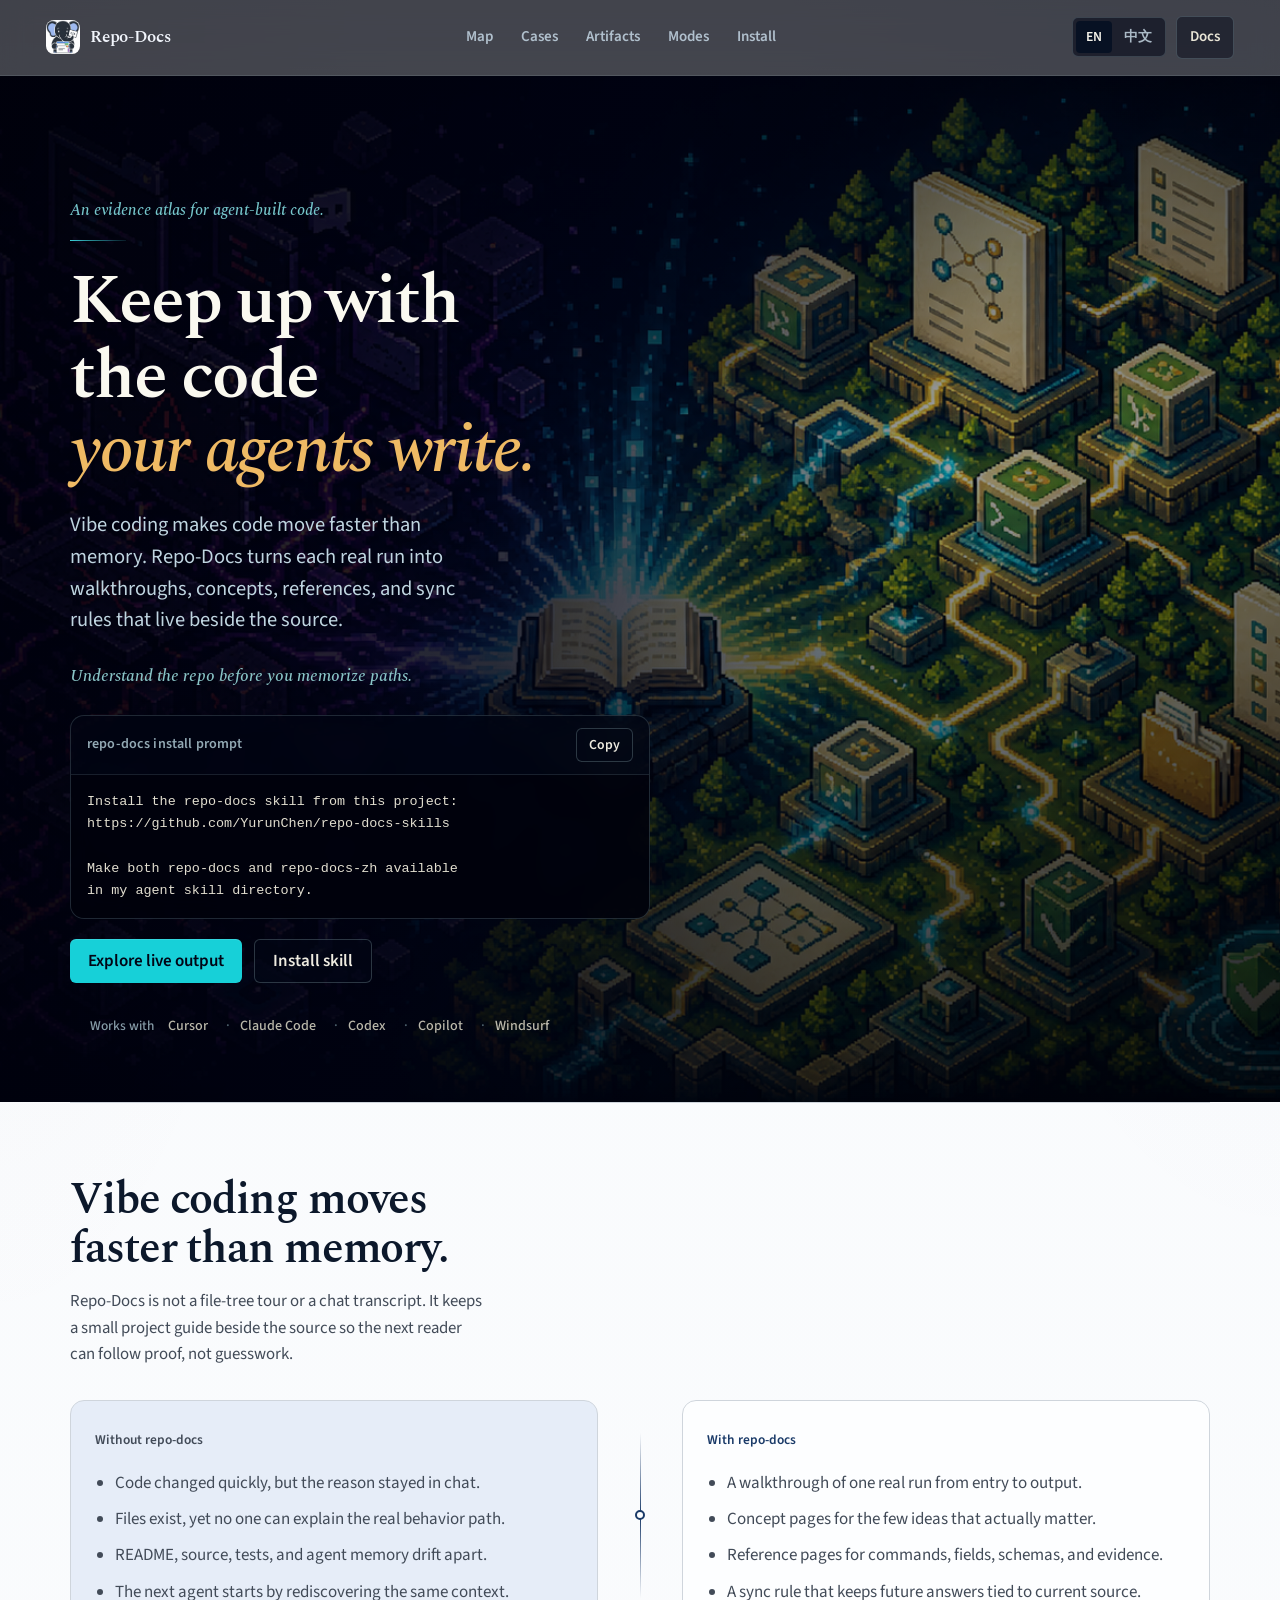
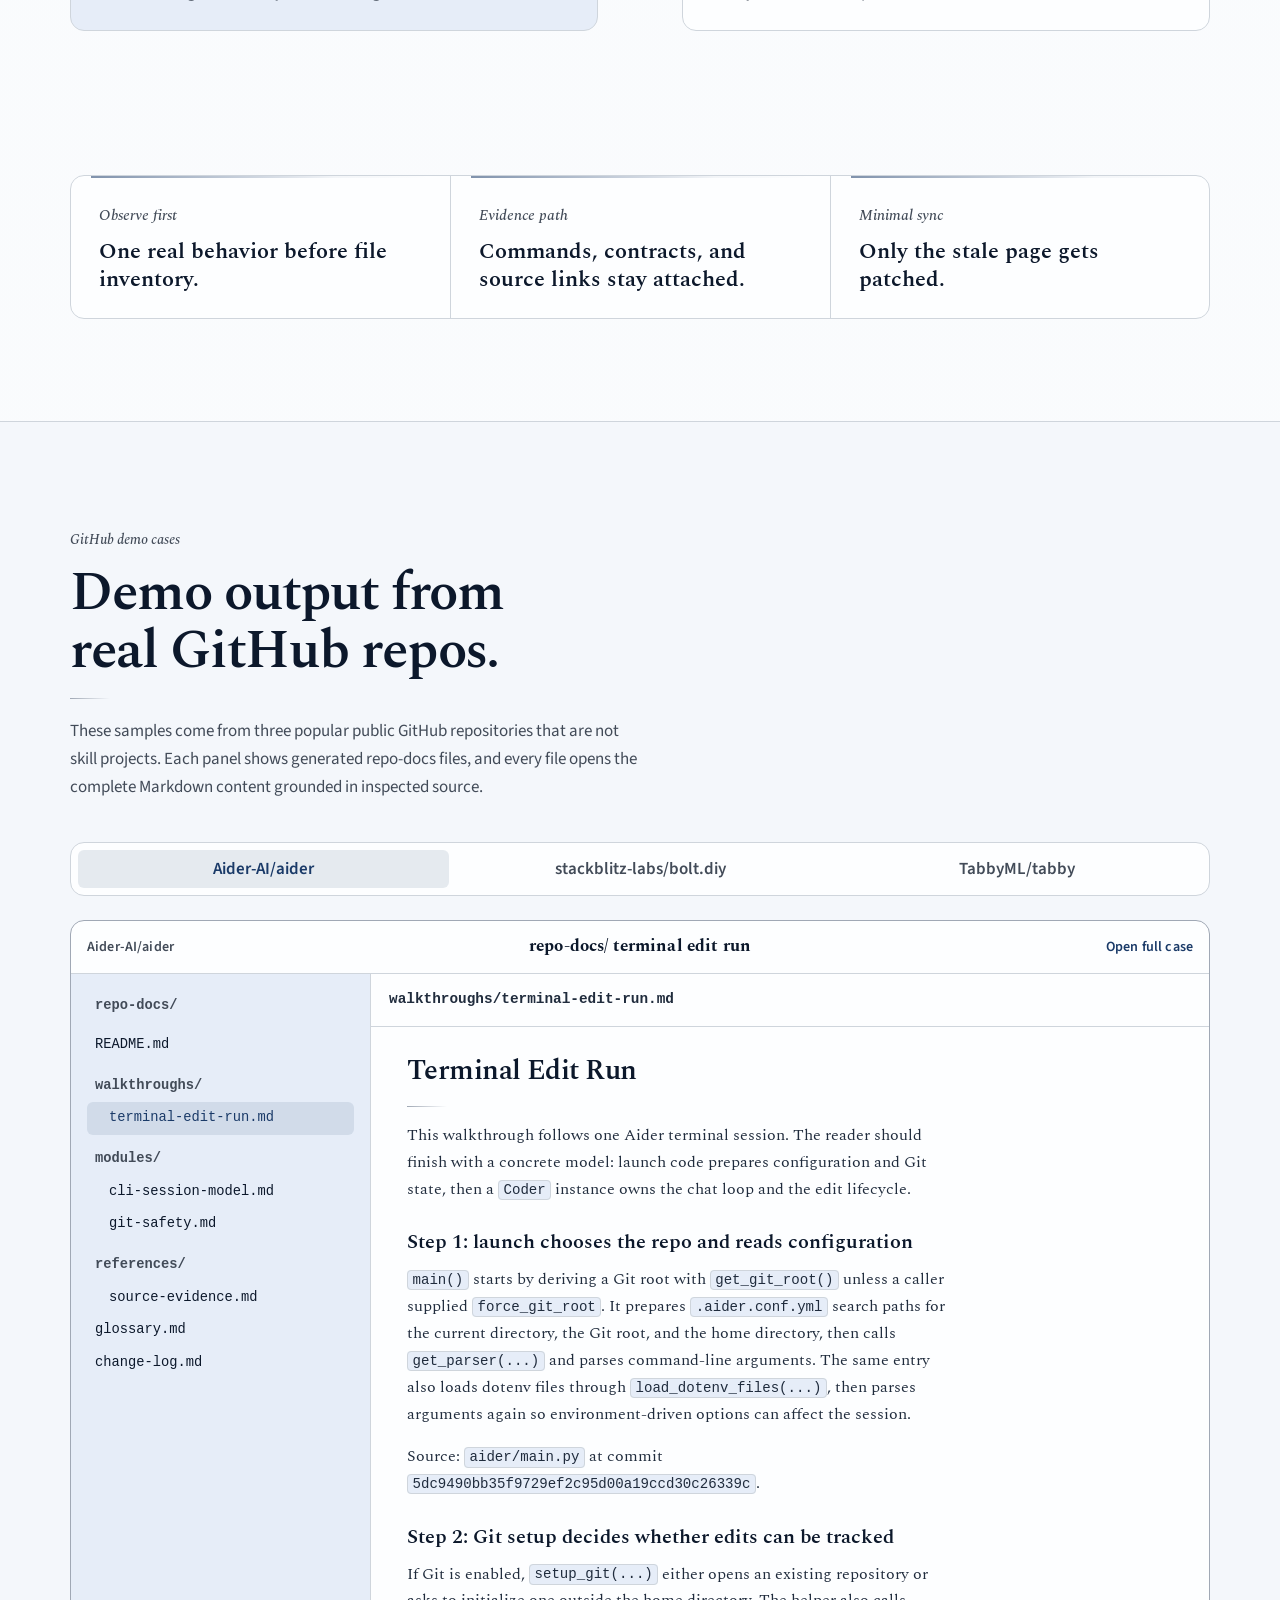
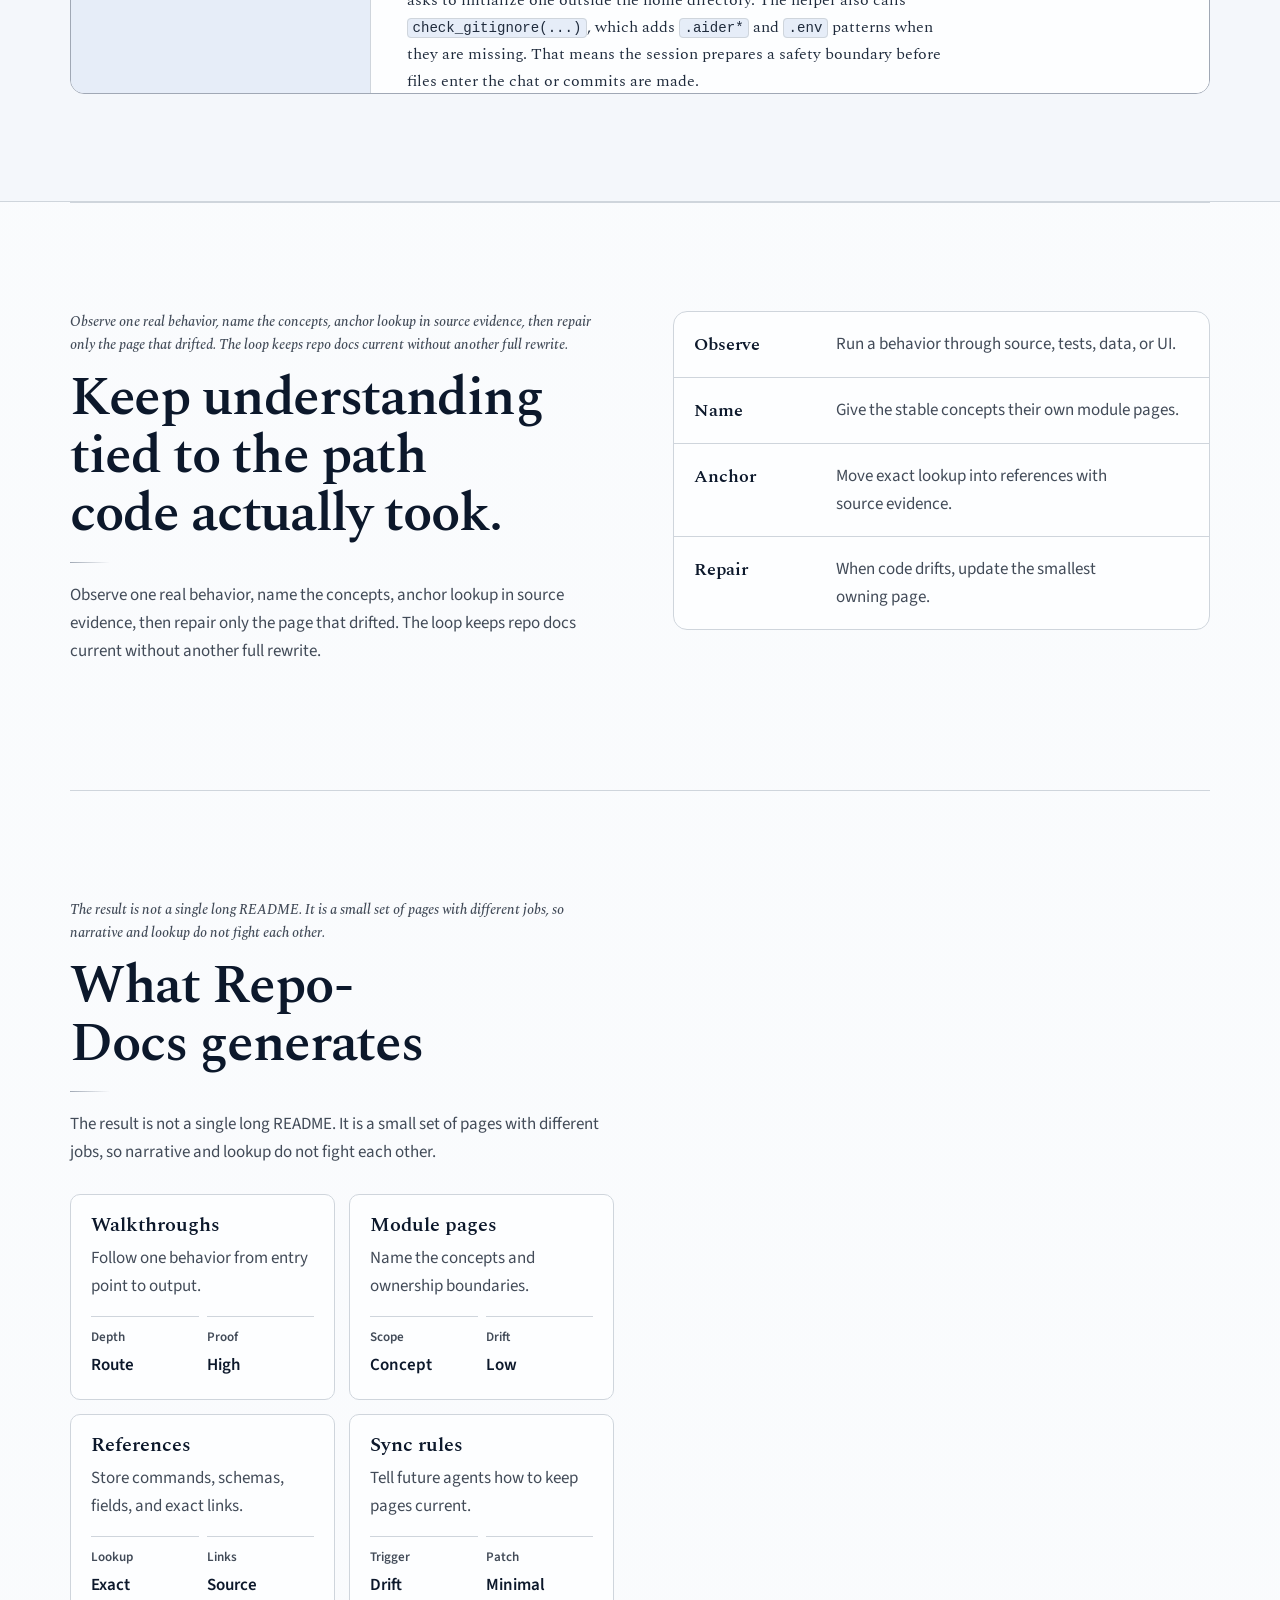
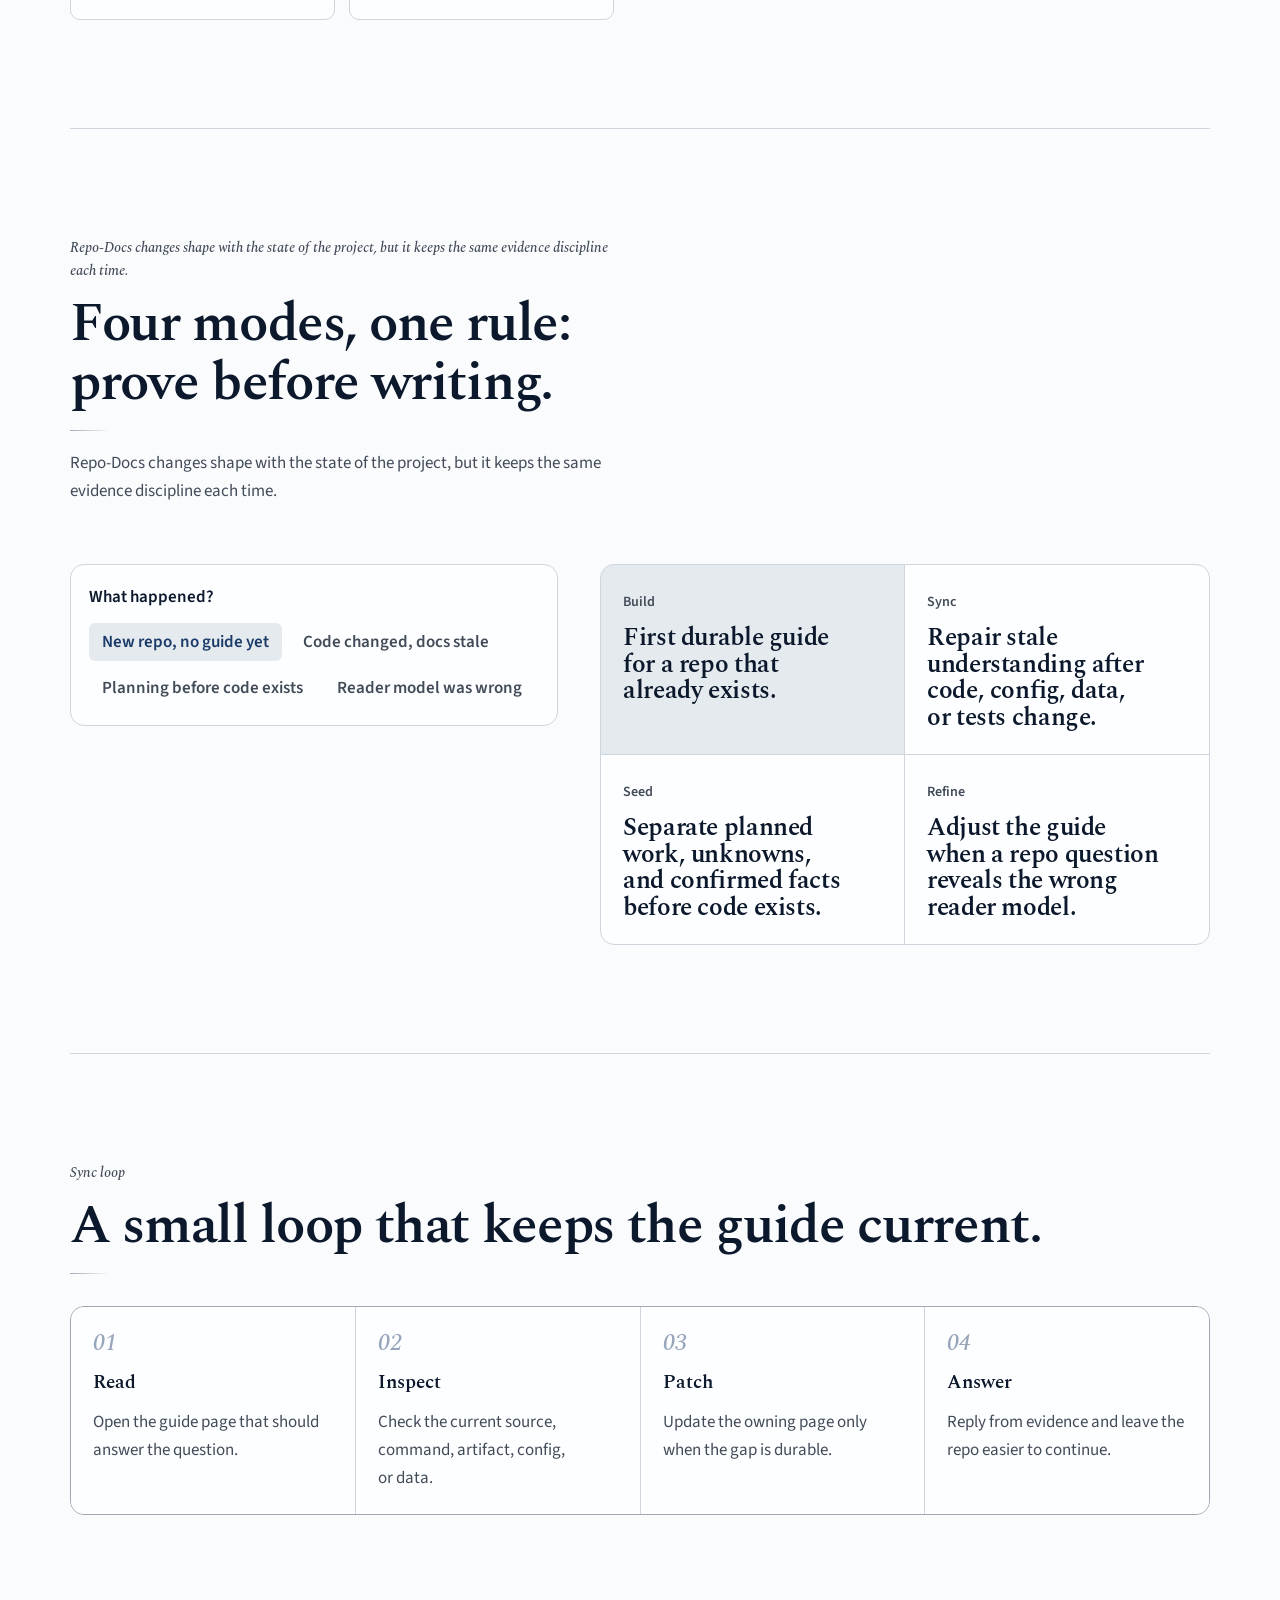
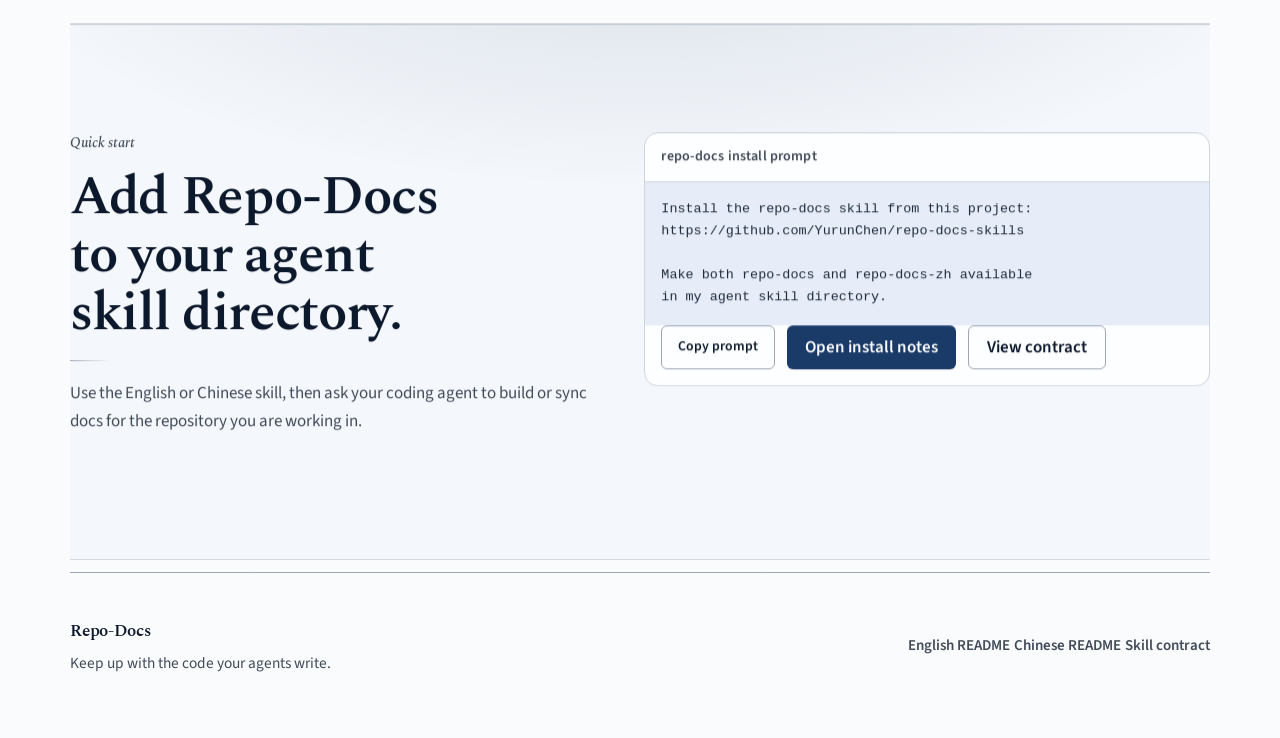
==== commit 4dd0fd32: "Align homepage copy with README and simplify the evidence loop section. Use the Keep up with… slogan" ====
--- a/index.html
+++ b/index.html
@@ -3,50 +3,28 @@
   <head>
     <meta charset="utf-8" />
     <meta name="viewport" content="width=device-width, initial-scale=1" />
-    <title>Repo-Docs - Evidence atlas for agent-built code</title>
+    <title>Repo-Docs — Keep up with the code your agents write.</title>
     <meta
       name="description"
-      content="Repo-Docs is a coding-agent skill that turns fast AI code changes into walkthroughs, evidence pages, references, and sync rules that live beside the source."
+      content="Vibe coding makes code move faster than memory. Repo-Docs turns each real run into walkthroughs, concepts, references, and sync rules that live beside the source."
     />
-    <meta property="og:title" content="Repo-Docs" />
+    <meta property="og:title" content="Repo-Docs — Keep up with the code your agents write." />
     <meta
       property="og:description"
-      content="An evidence atlas for keeping repo understanding alive after AI coding runs."
+      content="An evidence atlas for agent-built code. Understand the repo before you memorize paths."
     />
-    <meta property="og:image" content="assets/repo-docs-evidence-atlas.png" />
+    <meta property="og:image" content="assets/repo-docs-pixel-kingdom.png" />
     <link rel="icon" href="assets/logo.png" />
-    <link rel="preload" as="image" href="assets/repo-docs-evidence-atlas.png" fetchpriority="high" />
+    <link rel="preload" as="image" href="assets/repo-docs-pixel-kingdom.png" fetchpriority="high" />
     <link rel="preconnect" href="https://fonts.googleapis.com" />
     <link rel="preconnect" href="https://fonts.gstatic.com" crossorigin />
     <link
-      href="https://fonts.googleapis.com/css2?family=Bricolage+Grotesque:wght@600;700;800&family=Source+Sans+3:ital,wght@0,400;0,500;0,600;0,700;1,400&display=swap"
+      href="https://fonts.googleapis.com/css2?family=Spectral:ital,wght@0,500;0,600;0,700;1,500&family=Source+Sans+3:ital,wght@0,400;0,500;0,600;0,700;1,400&display=swap"
       rel="stylesheet"
     />
-    <link rel="stylesheet" href="assets/site.css?v=20260628-artifacts-copy" />
+    <link rel="stylesheet" href="assets/site.css?v=20260628-readme" />
   </head>
   <body>
-    <div class="atlas-bg" aria-hidden="true">
-      <div class="aurora aurora-a"></div>
-      <div class="aurora aurora-b"></div>
-      <div class="sky-layer">
-        <span class="star star-a"></span>
-        <span class="star star-b"></span>
-        <span class="star star-c"></span>
-        <span class="star star-d"></span>
-        <span class="star star-e"></span>
-        <span class="star star-f"></span>
-        <span class="star star-g"></span>
-        <span class="star star-h"></span>
-        <span class="star star-i"></span>
-        <span class="star star-j"></span>
-      </div>
-      <div class="horizon-glow"></div>
-      <div class="pixel-tiles">
-        <i></i><i></i><i></i><i></i><i></i><i></i><i></i><i></i>
-      </div>
-      <div class="scanlines"></div>
-    </div>
-
     <div class="pixel-toast" role="status" aria-live="polite"></div>
     <a class="skip-link" href="#main">Skip to content</a>
 
@@ -57,9 +35,9 @@
       </a>
       <nav class="nav-links" aria-label="Sections">
         <a href="#map">Map</a>
+        <a href="#cases">Cases</a>
         <a href="#artifacts">Artifacts</a>
-        <a href="#cases">Cases</a>
-        <a href="#quests">Quests</a>
+        <a href="#quests">Modes</a>
         <a href="#install">Install</a>
       </nav>
       <div class="nav-utility">
@@ -72,24 +50,27 @@
     </header>
 
     <main id="main">
-      <section class="hero-atlas" id="top" aria-labelledby="hero-title">
-        <div class="hero-grid">
+      <section class="hero-atlas hero-atlas--kingdom" id="top" aria-labelledby="hero-title">
+        <div class="hero-atlas__veil" aria-hidden="true"></div>
+        <div class="hero-atlas__content">
           <div class="hero-copy">
             <p class="eyebrow">
               <span class="eyebrow-pip" aria-hidden="true"></span>
-              <span class="eyebrow-text">Evidence atlas for agent-built code</span>
+              <span class="eyebrow-text">An evidence atlas for agent-built code.</span>
             </p>
             <h1 id="hero-title">
-              <span class="hero-serif">Map code chaos</span>
-              <span class="hero-pixel">into repo docs.</span>
+              <span class="hero-serif">Keep up with the code</span>
+              <span class="hero-pixel">your agents write.</span>
             </h1>
             <p class="hero-lead">
-              Turn AI code runs into walkthroughs, evidence, references, and sync rules.
+              Vibe coding makes code move faster than memory. Repo-Docs turns each real run into
+              walkthroughs, concepts, references, and sync rules that live beside the source.
             </p>
-
-            <div class="hero-install pixel-frame" aria-label="Install prompt">
+            <p class="hero-aside">Understand the repo before you memorize paths.</p>
+
+            <div class="hero-install" aria-label="Install prompt">
               <div class="hero-install-top">
-                <span>repo-docs install prompt</span>
+                <span class="install-prompt-label">repo-docs install prompt</span>
                 <button class="button button-copy" type="button" data-copy-install aria-label="Copy install prompt">Copy</button>
               </div>
               <pre><code id="install-snippet-code" data-install-snippet>Install the repo-docs skill from this project:
@@ -100,173 +81,74 @@
             </div>
 
             <div class="hero-actions" aria-label="Primary actions">
-              <a class="button button-primary" href="#install">Install skill</a>
-              <a class="button button-secondary" href="SKILL.md">View contract</a>
-            </div>
-          </div>
-
-          <div class="hero-stage">
-            <figure class="hero-map pixel-frame">
-              <span class="hero-bloom" aria-hidden="true"></span>
-              <img
-                src="assets/repo-docs-evidence-atlas.png"
-                alt="A cinematic evidence atlas where code panels, file trees, and document islands connect through glowing source paths"
-                width="1672"
-                height="941"
-                fetchpriority="high"
-              />
-              <nav class="map-hotspots" aria-label="Jump to sections">
-                <a class="hotspot hotspot-map" href="#map" aria-label="Go to map section">Map</a>
-                <a class="hotspot hotspot-workshop" href="#artifacts" aria-label="Go to artifacts section">Artifacts</a>
-                <a class="hotspot hotspot-cases" href="#cases" aria-label="Go to cases section">Cases</a>
-              </nav>
-            </figure>
-
-          </div>
-        </div>
-
-        <div class="agents-strip pixel-frame" aria-label="Compatible coding agents">
-          <span class="agents-label">Works with</span>
-          <ul>
-            <li>Cursor</li>
-            <li>Claude Code</li>
-            <li>Codex</li>
-            <li>Copilot</li>
-            <li>Windsurf</li>
-          </ul>
-        </div>
-      </section>
-
-      <section class="world-strip pixel-frame" aria-label="Repo-Docs operating promises">
+              <a class="button button-primary" href="#cases">Explore live output</a>
+              <a class="button button-secondary" href="#install">Install skill</a>
+            </div>
+
+            <div class="agents-strip agents-strip--hero" aria-label="Compatible coding agents">
+              <span class="agents-label">Works with</span>
+              <ul>
+                <li>Cursor</li>
+                <li>Claude Code</li>
+                <li>Codex</li>
+                <li>Copilot</li>
+                <li>Windsurf</li>
+              </ul>
+            </div>
+          </div>
+        </div>
+      </section>
+
+      <section class="contrast-band" id="contrast" aria-labelledby="contrast-title">
+        <div class="contrast-head">
+          <h2 id="contrast-title" class="contrast-title">Vibe coding moves faster than memory.</h2>
+          <p class="contrast-lead">
+            Repo-Docs is not a file-tree tour or a chat transcript. It keeps a small project guide
+            beside the source so the next reader can follow proof, not guesswork.
+          </p>
+        </div>
+        <div class="contrast-grid">
+          <article class="contrast-card contrast-card--before">
+            <span class="contrast-tag contrast-tag--dim">Without repo-docs</span>
+            <ul>
+              <li>Code changed quickly, but the reason stayed in chat.</li>
+              <li>Files exist, yet no one can explain the real behavior path.</li>
+              <li>README, source, tests, and agent memory drift apart.</li>
+              <li>The next agent starts by rediscovering the same context.</li>
+            </ul>
+          </article>
+          <div class="contrast-bridge" aria-hidden="true">
+            <span class="contrast-bridge-line"></span>
+            <span class="contrast-bridge-node"></span>
+          </div>
+          <article class="contrast-card contrast-card--after">
+            <span class="contrast-tag contrast-tag--bright">With repo-docs</span>
+            <ul>
+              <li>A walkthrough of one real run from entry to output.</li>
+              <li>Concept pages for the few ideas that actually matter.</li>
+              <li>Reference pages for commands, fields, schemas, and evidence.</li>
+              <li>A sync rule that keeps future answers tied to current source.</li>
+            </ul>
+          </article>
+        </div>
+      </section>
+
+      <section class="world-strip" aria-label="Repo-Docs operating promises">
         <article>
-          <span>Start tile</span>
+          <span>Observe first</span>
           <strong>One real behavior before file inventory.</strong>
         </article>
         <article>
-          <span>Proof path</span>
+          <span>Evidence path</span>
           <strong>Commands, contracts, and source links stay attached.</strong>
         </article>
         <article>
-          <span>Sync shrine</span>
+          <span>Minimal sync</span>
           <strong>Only the stale page gets patched.</strong>
         </article>
       </section>
 
-      <section class="section map-section" id="map" aria-labelledby="map-title">
-        <div class="section-copy">
-          <h2 id="map-title">The skill builds a map from the route the code actually took.</h2>
-          <p>
-            Vibe coding gets the app moving quickly. Repo-Docs makes the path durable by writing down
-            what happened, why it matters, and where the next reader can verify it.
-          </p>
-        </div>
-
-        <nav class="map-route pixel-frame" aria-label="Observe Name Anchor Repair loop">
-          <button type="button" data-step="observe" aria-pressed="false">Observe</button>
-          <button type="button" data-step="name" aria-pressed="false">Name</button>
-          <button type="button" data-step="anchor" aria-pressed="false">Anchor</button>
-          <button type="button" data-step="repair" aria-pressed="false">Repair</button>
-        </nav>
-
-        <div class="pixel-ledger pixel-frame" aria-label="Repo-Docs map rules">
-          <div class="ledger-row" data-step="observe" tabindex="0">
-            <strong>Observe</strong>
-            <span>Run a behavior through source, tests, data, or UI.</span>
-          </div>
-          <div class="ledger-row" data-step="name" tabindex="0">
-            <strong>Name</strong>
-            <span>Give the stable concepts their own module pages.</span>
-          </div>
-          <div class="ledger-row" data-step="anchor" tabindex="0">
-            <strong>Anchor</strong>
-            <span>Move exact lookup into references with source evidence.</span>
-          </div>
-          <div class="ledger-row" data-step="repair" tabindex="0">
-            <strong>Repair</strong>
-            <span>When code drifts, update the smallest owning page.</span>
-          </div>
-        </div>
-      </section>
-
-      <section class="section workshop-section" id="artifacts" aria-labelledby="artifacts-title">
-        <figure class="workshop-art pixel-frame">
-          <img
-            src="assets/repo-docs-pixel-workshop.png"
-            alt="An illustrated Repo-Docs output table with folders, walkthrough pages, command tiles, reference crates, and a sync checklist"
-            width="1536"
-            height="1024"
-            loading="lazy"
-            decoding="async"
-          />
-        </figure>
-        <div class="workshop-copy">
-          <h2 id="artifacts-title">What Repo-Docs generates</h2>
-          <p>
-            The result is not a single long README. It is a small set of pages with different jobs,
-            so narrative and lookup do not fight each other.
-          </p>
-          <div class="inventory-grid" aria-label="Repo-Docs generated artifacts">
-            <article class="inventory-card">
-              <div class="inventory-icon" aria-hidden="true">
-                <svg viewBox="0 0 32 32" width="32" height="32"><rect x="4" y="6" width="24" height="20" fill="#f4b34f"/><rect x="6" y="8" width="20" height="3" fill="#fff3c4"/><rect x="8" y="14" width="16" height="2" fill="#0a1028"/><rect x="8" y="18" width="12" height="2" fill="#0a1028"/></svg>
-              </div>
-              <div class="inventory-meta">
-                <span class="inventory-rarity">Scroll</span>
-                <h3>Walkthrough scrolls</h3>
-                <p>Follow one behavior from entry point to output.</p>
-                <dl class="inventory-stats">
-                  <div><dt>Depth</dt><dd>Route</dd></div>
-                  <div><dt>Proof</dt><dd>High</dd></div>
-                </dl>
-              </div>
-            </article>
-            <article class="inventory-card">
-              <div class="inventory-icon" aria-hidden="true">
-                <svg viewBox="0 0 32 32" width="32" height="32"><rect x="6" y="4" width="20" height="24" fill="#56d8ff"/><rect x="8" y="6" width="16" height="4" fill="#0a1028"/><rect x="10" y="14" width="12" height="2" fill="#0a1028"/><rect x="10" y="18" width="8" height="2" fill="#0a1028"/></svg>
-              </div>
-              <div class="inventory-meta">
-                <span class="inventory-rarity">Tablet</span>
-                <h3>Module tablets</h3>
-                <p>Name the concepts and ownership boundaries.</p>
-                <dl class="inventory-stats">
-                  <div><dt>Scope</dt><dd>Concept</dd></div>
-                  <div><dt>Drift</dt><dd>Low</dd></div>
-                </dl>
-              </div>
-            </article>
-            <article class="inventory-card">
-              <div class="inventory-icon" aria-hidden="true">
-                <svg viewBox="0 0 32 32" width="32" height="32"><rect x="4" y="10" width="24" height="16" fill="#8c5cff"/><rect x="6" y="12" width="8" height="6" fill="#fff3c4"/><rect x="16" y="12" width="10" height="2" fill="#0a1028"/><rect x="16" y="16" width="8" height="2" fill="#0a1028"/></svg>
-              </div>
-              <div class="inventory-meta">
-                <span class="inventory-rarity">Crate</span>
-                <h3>Reference crates</h3>
-                <p>Store commands, schemas, fields, and exact links.</p>
-                <dl class="inventory-stats">
-                  <div><dt>Lookup</dt><dd>Exact</dd></div>
-                  <div><dt>Links</dt><dd>Source</dd></div>
-                </dl>
-              </div>
-            </article>
-            <article class="inventory-card">
-              <div class="inventory-icon" aria-hidden="true">
-                <svg viewBox="0 0 32 32" width="32" height="32"><rect x="14" y="4" width="4" height="8" fill="#64e38f"/><rect x="8" y="12" width="16" height="16" fill="#f4b34f"/><rect x="12" y="16" width="8" height="2" fill="#0a1028"/><rect x="12" y="20" width="6" height="2" fill="#0a1028"/></svg>
-              </div>
-              <div class="inventory-meta">
-                <span class="inventory-rarity">Beacon</span>
-                <h3>Sync beacons</h3>
-                <p>Tell future agents how to keep pages current.</p>
-                <dl class="inventory-stats">
-                  <div><dt>Trigger</dt><dd>Drift</dd></div>
-                  <div><dt>Patch</dt><dd>Minimal</dd></div>
-                </dl>
-              </div>
-            </article>
-          </div>
-        </div>
-      </section>
-
-      <section class="section case-section" id="cases" aria-labelledby="case-title">
+      <section class="section case-section case-section--featured" id="cases" aria-labelledby="case-title">
         <div class="case-copy">
           <p class="section-note">GitHub demo cases</p>
           <h2 id="case-title">Demo output from real GitHub repos.</h2>
@@ -277,14 +159,14 @@
           </p>
         </div>
 
-        <div class="case-tabs pixel-frame" role="tablist" aria-label="Case study repositories">
+        <div class="case-tabs" role="tablist" aria-label="Case study repositories">
           <button type="button" role="tab" id="case-tab-aider" class="is-active" data-case-tab="aider" aria-selected="true" aria-controls="case-panel-aider">Aider-AI/aider</button>
           <button type="button" role="tab" id="case-tab-bolt" data-case-tab="bolt" aria-selected="false" aria-controls="case-panel-bolt">stackblitz-labs/bolt.diy</button>
           <button type="button" role="tab" id="case-tab-tabby" data-case-tab="tabby" aria-selected="false" aria-controls="case-panel-tabby">TabbyML/tabby</button>
         </div>
 
         <div class="case-showcase" aria-label="Repo-Docs generated file trees from public GitHub repos">
-          <article class="case-repo-tree pixel-frame is-active" id="case-panel-aider" data-case-panel="aider" role="tabpanel" aria-labelledby="case-tab-aider">
+          <article class="case-repo-tree is-active" id="case-panel-aider" data-case-panel="aider" role="tabpanel" aria-labelledby="case-tab-aider">
             <div class="case-tree-head">
               <span>Aider-AI/aider</span>
               <strong>repo-docs/ terminal edit run</strong>
@@ -313,7 +195,7 @@
             </div>
           </article>
 
-          <article class="case-repo-tree pixel-frame" id="case-panel-bolt" data-case-panel="bolt" role="tabpanel" aria-labelledby="case-tab-bolt" hidden>
+          <article class="case-repo-tree" id="case-panel-bolt" data-case-panel="bolt" role="tabpanel" aria-labelledby="case-tab-bolt" hidden>
             <div class="case-tree-head">
               <span>stackblitz-labs/bolt.diy</span>
               <strong>repo-docs/ chat streaming path</strong>
@@ -342,7 +224,7 @@
             </div>
           </article>
 
-          <article class="case-repo-tree pixel-frame" id="case-panel-tabby" data-case-panel="tabby" role="tabpanel" aria-labelledby="case-tab-tabby" hidden>
+          <article class="case-repo-tree" id="case-panel-tabby" data-case-panel="tabby" role="tabpanel" aria-labelledby="case-tab-tabby" hidden>
             <div class="case-tree-head">
               <span>TabbyML/tabby</span>
               <strong>repo-docs/ completion service path</strong>
@@ -373,16 +255,100 @@
         </div>
       </section>
 
+      <section class="section map-section" id="map" aria-labelledby="map-title">
+        <div class="section-copy">
+          <p class="section-note">Evidence loop</p>
+          <h2 id="map-title">Keep understanding tied to the path code actually took.</h2>
+          <p>
+            Observe one real behavior, name the concepts, anchor lookup in source evidence, then repair
+            only the page that drifted. The loop keeps repo docs current without another full rewrite.
+          </p>
+        </div>
+
+        <div class="pixel-ledger" aria-label="Repo-Docs map rules">
+          <div class="ledger-row" data-step="observe" tabindex="0">
+            <strong>Observe</strong>
+            <span>Run a behavior through source, tests, data, or UI.</span>
+          </div>
+          <div class="ledger-row" data-step="name" tabindex="0">
+            <strong>Name</strong>
+            <span>Give the stable concepts their own module pages.</span>
+          </div>
+          <div class="ledger-row" data-step="anchor" tabindex="0">
+            <strong>Anchor</strong>
+            <span>Move exact lookup into references with source evidence.</span>
+          </div>
+          <div class="ledger-row" data-step="repair" tabindex="0">
+            <strong>Repair</strong>
+            <span>When code drifts, update the smallest owning page.</span>
+          </div>
+        </div>
+      </section>
+
+      <section class="section workshop-section" id="artifacts" aria-labelledby="artifacts-title">
+        <div class="workshop-copy">
+          <p class="section-note">Generated artifacts</p>
+          <h2 id="artifacts-title">What Repo-Docs generates</h2>
+          <p>
+            The result is not a single long README. It is a small set of pages with different jobs,
+            so narrative and lookup do not fight each other.
+          </p>
+          <div class="inventory-grid" aria-label="Repo-Docs generated artifacts">
+            <article class="inventory-card">
+              <div class="inventory-meta">
+                <h3>Walkthroughs</h3>
+                <p>Follow one behavior from entry point to output.</p>
+                <dl class="inventory-stats">
+                  <div><dt>Depth</dt><dd>Route</dd></div>
+                  <div><dt>Proof</dt><dd>High</dd></div>
+                </dl>
+              </div>
+            </article>
+            <article class="inventory-card">
+              <div class="inventory-meta">
+                <h3>Module pages</h3>
+                <p>Name the concepts and ownership boundaries.</p>
+                <dl class="inventory-stats">
+                  <div><dt>Scope</dt><dd>Concept</dd></div>
+                  <div><dt>Drift</dt><dd>Low</dd></div>
+                </dl>
+              </div>
+            </article>
+            <article class="inventory-card">
+              <div class="inventory-meta">
+                <h3>References</h3>
+                <p>Store commands, schemas, fields, and exact links.</p>
+                <dl class="inventory-stats">
+                  <div><dt>Lookup</dt><dd>Exact</dd></div>
+                  <div><dt>Links</dt><dd>Source</dd></div>
+                </dl>
+              </div>
+            </article>
+            <article class="inventory-card">
+              <div class="inventory-meta">
+                <h3>Sync rules</h3>
+                <p>Tell future agents how to keep pages current.</p>
+                <dl class="inventory-stats">
+                  <div><dt>Trigger</dt><dd>Drift</dd></div>
+                  <div><dt>Patch</dt><dd>Minimal</dd></div>
+                </dl>
+              </div>
+            </article>
+          </div>
+        </div>
+      </section>
+
       <section class="section quest-section" id="quests" aria-labelledby="quest-title">
         <div class="quest-heading">
-          <h2 id="quest-title">Four quests, one rule: prove before writing.</h2>
+          <p class="section-note">Skill modes</p>
+          <h2 id="quest-title">Four modes, one rule: prove before writing.</h2>
           <p>
             Repo-Docs changes shape with the state of the project, but it keeps the same evidence
             discipline each time.
           </p>
         </div>
 
-        <div class="quest-advisor pixel-frame" aria-label="Pick your situation">
+        <div class="quest-advisor" aria-label="Pick your situation">
           <p>What happened?</p>
           <div class="quest-chips">
             <button type="button" class="is-active" data-quest-pick="build">New repo, no guide yet</button>
@@ -392,7 +358,7 @@
           </div>
         </div>
 
-        <div class="quest-board pixel-frame" aria-label="Repo-Docs skill modes">
+        <div class="quest-board" aria-label="Repo-Docs skill modes">
           <article class="quest-large is-highlighted" data-quest="build">
             <span>Build</span>
             <h3>First durable guide for a repo that already exists.</h3>
@@ -413,7 +379,8 @@
       </section>
 
       <section class="section path-section" aria-labelledby="path-title">
-        <h2 id="path-title">A small loop that keeps the atlas alive.</h2>
+        <p class="section-note">Sync loop</p>
+        <h2 id="path-title">A small loop that keeps the guide current.</h2>
         <div class="path-track" aria-label="Repo-Docs sync loop">
           <article class="loop-step">
             <strong>Read</strong>
@@ -434,16 +401,17 @@
         </div>
       </section>
 
-      <section class="section install-section" id="install" aria-labelledby="install-title">
+      <section class="section install-section install-section--cta" id="install" aria-labelledby="install-title">
+        <div class="install-glow" aria-hidden="true"></div>
         <div class="install-copy">
           <p class="section-note">Quick start</p>
-          <h2 id="install-title">Drop the atlas into your agent skill directory.</h2>
+          <h2 id="install-title">Add Repo-Docs to your agent skill directory.</h2>
           <p>
             Use the English or Chinese skill, then ask your coding agent to build or sync docs for
             the repository you are working in.
           </p>
         </div>
-        <div class="terminal-panel pixel-frame" aria-label="Installation prompt">
+        <div class="terminal-panel" aria-label="Installation prompt">
           <div class="terminal-top">repo-docs install prompt</div>
           <pre><code data-install-snippet>Install the repo-docs skill from this project:
 https://github.com/YurunChen/repo-docs-skills
@@ -451,17 +419,18 @@
 Make both repo-docs and repo-docs-zh available
 in my agent skill directory.</code></pre>
           <div class="terminal-actions">
+            <button class="button button-copy button-copy-lg" type="button" data-copy-install-secondary>Copy prompt</button>
             <a class="button button-primary" href="README.md#install-in-30-seconds">Open install notes</a>
-            <a class="button button-secondary" href="README_CN.md#30-秒安装">中文说明</a>
+            <a class="button button-secondary" href="SKILL.md">View contract</a>
           </div>
         </div>
       </section>
     </main>
 
-    <footer class="site-footer pixel-frame">
+    <footer class="site-footer">
       <div>
         <a class="footer-brand" href="#top">Repo-Docs</a>
-        <p>A living evidence atlas for agent-built repositories.</p>
+        <p>Keep up with the code your agents write.</p>
       </div>
       <nav class="footer-links" aria-label="Footer">
         <a href="README.md">English README</a>
@@ -471,6 +440,6 @@
     </footer>
 
     <script src="assets/gsap.min.js"></script>
-    <script src="assets/site.js?v=20260628-artifacts-copy"></script>
+    <script src="assets/site.js?v=20260628-readme"></script>
   </body>
 </html>
--- a/assets/site.css
+++ b/assets/site.css
@@ -1,33 +1,31 @@
 :root {
   color-scheme: light;
-  --bg: oklch(0.985 0.004 245);
-  --bg-quiet: oklch(0.955 0.012 245);
-  --surface: oklch(1 0 0);
-  --surface-soft: oklch(0.97 0.008 245);
-  --surface-ink: oklch(0.15 0.034 250);
-  --ink: oklch(0.18 0.035 252);
-  --ink-strong: oklch(0.1 0.03 255);
-  --muted: oklch(0.42 0.035 252);
-  --muted-2: oklch(0.54 0.032 250);
-  --line: oklch(0.86 0.018 245);
-  --line-strong: oklch(0.76 0.03 245);
-  --accent: oklch(0.48 0.12 232);
-  --accent-strong: oklch(0.38 0.12 238);
-  --accent-soft: oklch(0.94 0.035 230);
-  --mint: oklch(0.58 0.1 165);
-  --amber: oklch(0.64 0.12 78);
-  --violet: oklch(0.5 0.11 292);
-  --danger: oklch(0.54 0.13 24);
-  --shadow: 0 4px 8px oklch(0.25 0.04 245 / 0.08);
-  --shadow-soft: 0 2px 6px oklch(0.25 0.04 245 / 0.06);
-  --radius-sm: 8px;
-  --radius: 12px;
-  --radius-lg: 16px;
-  --max: 1180px;
+  --bg: oklch(0.988 0.003 258);
+  --bg-deep: oklch(0.968 0.006 258);
+  --surface: oklch(0.997 0.002 258);
+  --surface-2: oklch(0.955 0.008 258);
+  --surface-ink: oklch(0.19 0.038 258);
+  --paper: oklch(0.996 0.002 258);
+  --ink: oklch(0.21 0.042 258);
+  --ink-soft: oklch(0.29 0.036 258);
+  --muted: oklch(0.41 0.024 258);
+  --line: oklch(0.87 0.012 258);
+  --line-strong: oklch(0.73 0.02 258);
+  --accent: oklch(0.35 0.09 258);
+  --accent-soft: oklch(0.35 0.09 258 / 0.1);
+  --accent-hover: oklch(0.28 0.095 258);
+  --accent-warm: oklch(0.42 0.055 45);
+  --highlight: oklch(0.945 0.016 258);
+  --section-tint: oklch(0.974 0.006 258);
+  --shadow-sm: 0 2px 8px oklch(0.21 0.042 258 / 0.05);
+  --shadow: 0 10px 28px oklch(0.21 0.042 258 / 0.07);
+  --shadow-lg: 0 18px 42px oklch(0.21 0.042 258 / 0.09);
+  --radius-sm: 6px;
+  --radius: 10px;
+  --radius-lg: 14px;
+  --max: 1140px;
   --font-body: "Source Sans 3", ui-sans-serif, system-ui, -apple-system, BlinkMacSystemFont, "Segoe UI", sans-serif;
-  --font-display: "Bricolage Grotesque", var(--font-body);
-  --font-pixel: var(--font-display);
-  --font-serif: var(--font-display);
+  --font-display: "Spectral", "Iowan Old Style", "Palatino Linotype", "Book Antiqua", Georgia, serif;
   --font-mono: ui-monospace, SFMono-Regular, Menlo, Monaco, Consolas, "Liberation Mono", monospace;
   --z-bg: 0;
   --z-content: 2;
@@ -41,20 +39,28 @@
 }
 
 html {
+  max-width: 100%;
   scroll-behavior: smooth;
+  overflow-x: clip;
 }
 
 body {
   position: relative;
   min-width: 320px;
+  max-width: 100%;
   margin: 0;
-  overflow-x: hidden;
-  background: var(--bg);
+  overflow-x: clip;
+  background:
+    radial-gradient(ellipse 80% 50% at 100% -8%, oklch(0.35 0.09 258 / 0.055), transparent 52%),
+    radial-gradient(ellipse 60% 40% at 0% 0%, oklch(0.42 0.055 45 / 0.04), transparent 48%),
+    linear-gradient(180deg, var(--bg-deep) 0, var(--bg) 14rem),
+    var(--bg);
   color: var(--ink);
   font-family: var(--font-body);
   font-size: 17px;
-  line-height: 1.62;
+  line-height: 1.65;
   text-rendering: optimizeLegibility;
+  font-feature-settings: "kern" 1, "liga" 1;
 }
 
 body::before {
@@ -63,20 +69,7 @@
   z-index: var(--z-bg);
   pointer-events: none;
   content: "";
-  background:
-    radial-gradient(circle at 15% 10%, oklch(0.76 0.08 225 / 0.16), transparent 28%),
-    radial-gradient(circle at 85% 6%, oklch(0.84 0.08 165 / 0.12), transparent 26%),
-    linear-gradient(180deg, oklch(0.985 0.004 245), oklch(0.955 0.012 245));
-}
-
-body::after {
-  position: fixed;
-  inset: auto 0 0;
-  z-index: var(--z-bg);
-  height: 40vh;
-  pointer-events: none;
-  content: "";
-  background: linear-gradient(180deg, transparent, oklch(0.94 0.016 245 / 0.72));
+  background: linear-gradient(180deg, oklch(0.35 0.09 258 / 0.028), transparent 32rem);
 }
 
 main,
@@ -113,12 +106,12 @@
 }
 
 ::selection {
-  background: var(--accent-soft);
-  color: var(--ink-strong);
+  background: oklch(0.82 0.04 258);
+  color: var(--ink);
 }
 
 :focus-visible {
-  outline: 3px solid oklch(0.62 0.12 232 / 0.45);
+  outline: 2px solid oklch(0.36 0.085 258 / 0.55);
   outline-offset: 3px;
 }
 
@@ -143,10 +136,10 @@
   left: 12px;
   z-index: var(--z-toast);
   padding: 8px 12px;
-  border: 1px solid var(--line);
-  border-radius: 999px;
+  border: 1px solid var(--line-strong);
+  border-radius: var(--radius-sm);
   background: var(--surface);
-  color: var(--ink-strong);
+  color: var(--ink);
   transform: translateY(-160%);
   transition: transform 180ms var(--ease-out);
 }
@@ -162,10 +155,10 @@
   z-index: var(--z-toast);
   max-width: min(360px, calc(100vw - 40px));
   padding: 10px 14px;
-  border: 1px solid var(--line);
-  border-radius: 999px;
+  border: 1px solid var(--line-strong);
+  border-radius: var(--radius-sm);
   background: var(--surface-ink);
-  color: oklch(0.98 0.004 245);
+  color: var(--paper);
   box-shadow: var(--shadow);
   opacity: 0;
   transform: translateY(10px);
@@ -188,9 +181,55 @@
   gap: 24px;
   align-items: center;
   width: 100%;
-  padding: 14px clamp(18px, 4vw, 48px);
+  padding: 16px clamp(18px, 4vw, 46px);
   border-bottom: 1px solid var(--line);
-  background: oklch(0.995 0.002 245 / 0.96);
+  background: oklch(0.988 0.003 258 / 0.9);
+  backdrop-filter: blur(14px) saturate(1.2);
+  transition: box-shadow 220ms var(--ease-out);
+}
+
+.site-nav.is-scrolled {
+  box-shadow: var(--shadow-sm);
+}
+
+.site-nav:not(.is-scrolled) {
+  border-bottom-color: oklch(0.9 0.04 210 / 0.12);
+  background: oklch(0.08 0.04 260 / 0.72);
+  backdrop-filter: blur(14px) saturate(1.1);
+}
+
+.site-nav:not(.is-scrolled) .brand {
+  color: oklch(0.97 0.01 258);
+}
+
+.site-nav:not(.is-scrolled) .nav-links a {
+  color: oklch(0.8 0.025 240);
+}
+
+.site-nav:not(.is-scrolled) .nav-links a.is-active {
+  color: oklch(0.98 0.012 98);
+}
+
+.site-nav:not(.is-scrolled) .nav-action {
+  border-color: oklch(0.9 0.04 210 / 0.2);
+  color: oklch(0.92 0.02 98);
+  background: oklch(0.12 0.04 260 / 0.45);
+}
+
+.site-nav:not(.is-scrolled) .language-switch {
+  border-color: oklch(0.9 0.04 210 / 0.18);
+  background: oklch(0.12 0.04 260 / 0.55);
+}
+
+.site-nav:not(.is-scrolled) .language-switch button {
+  color: oklch(0.78 0.025 240);
+}
+
+.site-nav:not(.is-scrolled) .language-switch button[aria-pressed="true"],
+.site-nav:not(.is-scrolled) .language-switch button.is-active {
+  background: oklch(0.18 0.04 260);
+  color: oklch(0.96 0.012 98);
+  box-shadow: none;
 }
 
 .brand,
@@ -198,24 +237,25 @@
   display: inline-flex;
   align-items: center;
   gap: 10px;
-  color: var(--ink-strong);
+  color: var(--ink);
   font-family: var(--font-display);
-  font-size: 1.05rem;
-  font-weight: 700;
+  font-size: 1.08rem;
+  font-weight: 600;
+  letter-spacing: -0.01em;
   text-decoration: none;
 }
 
 .brand img {
   width: 34px;
   height: 34px;
-  border-radius: 9px;
+  border-radius: 8px;
 }
 
 .nav-links,
 .footer-links {
   display: flex;
   flex-wrap: wrap;
-  gap: 6px;
+  gap: 4px;
   align-items: center;
 }
 
@@ -226,21 +266,44 @@
 .nav-links a,
 .footer-links a,
 .nav-action {
-  border-radius: 999px;
+  border-radius: var(--radius-sm);
   color: var(--muted);
-  font-size: 0.95rem;
+  font-size: 0.94rem;
   font-weight: 600;
   text-decoration: none;
 }
 
 .nav-links a {
-  padding: 8px 10px;
+  position: relative;
+  padding: 8px 12px;
+}
+
+.nav-links a::after {
+  position: absolute;
+  right: 12px;
+  bottom: 5px;
+  left: 12px;
+  height: 1px;
+  background: var(--accent);
+  content: "";
+  transform: scaleX(0);
+  transform-origin: left center;
+  transition: transform 220ms var(--ease-out);
 }
 
 .nav-links a:hover,
 .footer-links a:hover,
 .nav-action:hover {
-  color: var(--accent-strong);
+  color: var(--accent);
+}
+
+.nav-links a:hover::after,
+.nav-links a.is-active::after {
+  transform: scaleX(1);
+}
+
+.nav-links a.is-active {
+  color: var(--ink);
 }
 
 .nav-utility {
@@ -255,15 +318,14 @@
   gap: 2px;
   padding: 3px;
   border: 1px solid var(--line);
-  border-radius: 999px;
-  background: var(--surface-soft);
+  border-radius: var(--radius-sm);
+  background: var(--surface-2);
 }
 
 .language-switch button,
 .button,
 .case-tabs button,
 .quest-chips button,
-.map-route button,
 .tree-file {
   appearance: none;
   border: 0;
@@ -273,58 +335,220 @@
 .language-switch button {
   min-height: 32px;
   padding: 0 10px;
-  border-radius: 999px;
+  border-radius: calc(var(--radius-sm) - 2px);
   background: transparent;
   color: var(--muted);
   font-size: 0.86rem;
-  font-weight: 700;
+  font-weight: 600;
 }
 
 .language-switch button[aria-pressed="true"],
 .language-switch button.is-active {
   background: var(--surface);
-  color: var(--ink-strong);
-  box-shadow: var(--shadow-soft);
+  color: var(--ink);
+  box-shadow: 0 1px 2px oklch(0.22 0.04 258 / 0.06);
 }
 
 .nav-action {
   padding: 8px 13px;
   border: 1px solid var(--line);
-  background: var(--surface);
-  color: var(--ink-strong);
+  color: var(--ink);
 }
 
 .hero-atlas {
   width: min(100%, var(--max));
+  min-height: clamp(680px, calc(100svh - 70px), 860px);
   margin: 0 auto;
-  padding: clamp(62px, 8vw, 104px) clamp(20px, 4vw, 32px) clamp(48px, 7vw, 82px);
+  padding: clamp(52px, 7vw, 88px) clamp(20px, 4vw, 32px) clamp(32px, 6vw, 64px);
+}
+
+.hero-atlas--kingdom {
+  position: relative;
+  isolation: isolate;
+  display: flex;
+  align-items: stretch;
+  width: 100%;
+  max-width: none;
+  min-height: max(720px, calc(100svh - 64px));
+  margin: 0;
+  padding: clamp(72px, 10vw, 120px) clamp(20px, 5vw, 48px) clamp(40px, 6vw, 64px);
+  overflow: hidden;
+  color: oklch(0.96 0.015 98);
+  background:
+    url("repo-docs-pixel-kingdom.png") center 38% / cover no-repeat,
+    oklch(0.1 0.04 260);
+}
+
+.hero-atlas__veil {
+  position: absolute;
+  inset: 0;
+  z-index: 0;
+  background:
+    linear-gradient(105deg, oklch(0.08 0.04 265 / 0.92) 0%, oklch(0.1 0.045 260 / 0.78) 42%, oklch(0.12 0.04 250 / 0.35) 68%, oklch(0.08 0.035 255 / 0.55) 100%),
+    linear-gradient(180deg, oklch(0.06 0.03 260 / 0.5) 0%, transparent 34%, oklch(0.05 0.025 260 / 0.72) 100%);
+  pointer-events: none;
+}
+
+.hero-atlas__content {
+  position: relative;
+  z-index: 1;
+  width: min(100%, var(--max));
+  margin: 0 auto;
+}
+
+.hero-atlas--kingdom .hero-copy {
+  max-width: 640px;
+}
+
+.hero-atlas--kingdom .eyebrow {
+  color: oklch(0.78 0.08 200);
+}
+
+.hero-atlas--kingdom .eyebrow::after {
+  background: linear-gradient(90deg, oklch(0.78 0.12 200), oklch(0.78 0.12 200 / 0.12));
+}
+
+.hero-atlas--kingdom h1,
+.hero-atlas--kingdom h2,
+.hero-atlas--kingdom h3 {
+  color: oklch(0.98 0.012 98);
+  max-width: none;
+}
+
+.hero-atlas--kingdom h1 {
+  max-width: 14ch;
+  margin-bottom: 20px;
+  font-size: clamp(2.5rem, 5.4vw, 4.5rem);
+  letter-spacing: -0.03em;
+}
+
+html[lang="zh-CN"] .hero-atlas--kingdom h1 {
+  max-width: 11em;
+  letter-spacing: -0.02em;
+}
+
+.hero-atlas--kingdom .hero-pixel {
+  color: oklch(0.82 0.12 78);
+}
+
+.hero-atlas--kingdom .hero-lead {
+  color: oklch(0.86 0.028 230);
+}
+
+.hero-atlas--kingdom .hero-aside {
+  max-width: 38ch;
+  margin: 0 0 26px;
+  color: oklch(0.78 0.06 200);
+  font-family: var(--font-display);
+  font-size: 1.04rem;
+  font-style: italic;
+  font-weight: 500;
+  line-height: 1.5;
+  text-wrap: pretty;
+}
+
+.hero-atlas--kingdom .hero-install {
+  border-color: oklch(0.9 0.04 210 / 0.16);
+  background: oklch(0.12 0.035 260 / 0.72);
+  backdrop-filter: blur(12px);
+}
+
+.hero-atlas--kingdom .hero-install-top {
+  border-bottom-color: oklch(0.9 0.04 210 / 0.12);
+  color: oklch(0.72 0.03 230);
+}
+
+.hero-atlas--kingdom .hero-install pre {
+  color: oklch(0.9 0.02 98);
+  background: oklch(0.08 0.03 260 / 0.55);
+}
+
+.hero-atlas--kingdom .button-primary {
+  background: oklch(0.78 0.13 200);
+  color: oklch(0.12 0.04 260);
+}
+
+.hero-atlas--kingdom .button-primary:hover {
+  background: oklch(0.82 0.14 165);
+}
+
+.hero-atlas--kingdom .button-secondary,
+.hero-atlas--kingdom .button-copy {
+  border-color: oklch(0.9 0.04 210 / 0.22);
+  background: oklch(0.14 0.035 260 / 0.55);
+  color: oklch(0.94 0.015 98);
+}
+
+.hero-atlas--kingdom .button-secondary:hover,
+.hero-atlas--kingdom .button-copy:hover {
+  border-color: oklch(0.78 0.13 200);
+  color: oklch(0.78 0.13 200);
+}
+
+.agents-strip--hero {
+  margin-top: 28px;
+  padding: 0;
+  border: 0;
+}
+
+.hero-atlas--kingdom .agents-strip--hero {
+  margin-top: 32px;
+}
+
+.hero-atlas--kingdom .agents-label {
+  color: oklch(0.68 0.03 230);
+  font-size: 0.84rem;
+  font-weight: 500;
+}
+
+.hero-atlas--kingdom .agents-strip li {
+  color: oklch(0.78 0.02 98);
+  font-size: 0.88rem;
+  font-weight: 500;
+}
+
+.hero-atlas--kingdom .agents-strip li + li::before {
+  color: oklch(0.48 0.03 230);
 }
 
 .hero-grid {
   display: grid;
-  grid-template-columns: minmax(0, 1fr) minmax(360px, 0.96fr);
-  gap: clamp(34px, 5vw, 76px);
+  grid-template-columns: minmax(0, 0.88fr) minmax(400px, 1.12fr);
+  gap: clamp(34px, 5vw, 72px);
   align-items: center;
 }
 
-.hero-copy {
-  min-width: 0;
-}
-
 .eyebrow {
+  position: relative;
   display: inline-flex;
   gap: 10px;
   align-items: center;
-  margin: 0 0 18px;
-  color: var(--accent-strong);
-  font-weight: 700;
+  margin: 0 0 24px;
+  padding-bottom: 18px;
+  color: var(--muted);
+  font-family: var(--font-display);
+  font-size: 1rem;
+  font-style: italic;
+  font-weight: 500;
+}
+
+.eyebrow::after {
+  position: absolute;
+  bottom: 0;
+  left: 0;
+  width: 3.5rem;
+  height: 1px;
+  background: linear-gradient(90deg, var(--accent), oklch(0.35 0.09 258 / 0.15));
+  content: "";
+}
+
+.hero-copy {
+  position: relative;
+  min-width: 0;
 }
 
 .eyebrow-pip {
-  width: 9px;
-  height: 9px;
-  border-radius: 999px;
-  background: var(--mint);
+  display: none;
 }
 
 h1,
@@ -337,17 +561,18 @@
 h1,
 h2,
 h3 {
-  color: var(--ink-strong);
+  color: var(--ink);
   font-family: var(--font-display);
-  line-height: 1.04;
+  font-weight: 600;
+  line-height: 1.08;
   text-wrap: balance;
 }
 
 h1 {
-  max-width: 10ch;
+  max-width: 11ch;
   margin-bottom: 22px;
-  font-size: clamp(3.1rem, 7.3vw, 5.85rem);
-  letter-spacing: -0.035em;
+  font-size: clamp(2.75rem, 6vw, 4.75rem);
+  letter-spacing: -0.03em;
 }
 
 .hero-serif,
@@ -356,15 +581,17 @@
 }
 
 .hero-pixel {
-  color: var(--accent-strong);
+  color: var(--accent-warm);
+  font-style: italic;
+  font-weight: 500;
 }
 
 .hero-lead {
-  max-width: 54ch;
+  max-width: 42ch;
   margin-bottom: 28px;
   color: var(--muted);
-  font-size: clamp(1.15rem, 2vw, 1.42rem);
-  line-height: 1.45;
+  font-size: clamp(1.08rem, 1.8vw, 1.28rem);
+  line-height: 1.55;
   text-wrap: pretty;
 }
 
@@ -374,16 +601,14 @@
 .case-tabs,
 .quest-advisor,
 .quest-board,
-.pixel-ledger,
-.map-route {
+.pixel-ledger {
   border: 1px solid var(--line);
   border-radius: var(--radius-lg);
   background: var(--surface);
-  box-shadow: var(--shadow-soft);
 }
 
 .hero-install {
-  max-width: 600px;
+  max-width: 580px;
   overflow: hidden;
 }
 
@@ -396,10 +621,10 @@
   justify-content: space-between;
   padding: 12px 16px;
   border-bottom: 1px solid var(--line);
-  background: var(--surface-soft);
   color: var(--muted);
-  font-size: 0.92rem;
-  font-weight: 700;
+  font-size: 0.88rem;
+  font-weight: 600;
+  letter-spacing: 0.01em;
 }
 
 pre {
@@ -410,12 +635,21 @@
 .terminal-panel pre {
   padding: 16px;
   overflow-x: auto;
-  color: var(--ink);
+  color: var(--ink-soft);
   font-family: var(--font-mono);
-  font-size: 0.86rem;
+  font-size: 0.84rem;
   line-height: 1.65;
   white-space: pre-wrap;
   overflow-wrap: anywhere;
+  word-break: break-word;
+  background: var(--highlight);
+}
+
+.hero-install code,
+.terminal-panel code {
+  white-space: inherit;
+  overflow-wrap: anywhere;
+  word-break: break-word;
 }
 
 .hero-actions,
@@ -429,37 +663,45 @@
 
 .button {
   display: inline-flex;
-  min-height: 42px;
+  min-height: 44px;
   align-items: center;
   justify-content: center;
-  padding: 0 16px;
-  border-radius: 999px;
-  font-weight: 700;
+  padding: 0 18px;
+  border-radius: var(--radius-sm);
+  font-weight: 600;
   text-decoration: none;
   transition:
     background 160ms var(--ease-out),
     color 160ms var(--ease-out),
-    transform 160ms var(--ease-out);
+    border-color 160ms var(--ease-out);
 }
 
 .button:hover {
-  transform: translateY(-1px);
+  transform: none;
 }
 
 .button-primary {
-  background: var(--accent-strong);
-  color: oklch(0.98 0.004 245);
+  background: var(--accent);
+  color: var(--paper);
+  box-shadow: 0 1px 0 oklch(1 0 0 / 0.12) inset;
 }
 
 .button-primary:hover {
-  background: var(--accent);
+  background: var(--accent-hover);
+  box-shadow: var(--shadow-sm);
+}
+
+.button-secondary:hover,
+.button-copy:hover {
+  border-color: var(--accent);
+  color: var(--accent);
 }
 
 .button-secondary,
 .button-copy {
-  border: 1px solid var(--line);
+  border: 1px solid var(--line-strong);
   background: var(--surface);
-  color: var(--ink-strong);
+  color: var(--ink);
 }
 
 .button-copy {
@@ -469,51 +711,309 @@
 }
 
 .hero-stage {
+  display: grid;
+  position: relative;
+  gap: 0;
   min-width: 0;
+  align-self: center;
 }
 
 .hero-map {
   position: relative;
+  z-index: 1;
+  aspect-ratio: 1.45 / 1;
   margin: 0;
   padding: 10px;
   overflow: hidden;
+  border: 1px solid var(--line-strong);
+  border-radius: var(--radius-lg);
+  background: var(--surface);
+}
+
+.hero-map::after {
+  position: absolute;
+  inset: 10px;
+  border-radius: calc(var(--radius-lg) - 6px);
+  content: "";
+  background: linear-gradient(180deg, transparent 58%, oklch(0.21 0.042 258 / 0.12));
+  pointer-events: none;
+}
+
+.hero-map img {
+  width: 100%;
+  height: 100%;
+  border-radius: calc(var(--radius-lg) - 6px);
+  object-fit: cover;
+}
+
+.hero-map--main {
+  aspect-ratio: 16 / 9;
+  padding: 12px;
+  background: oklch(0.08 0.03 258);
+}
+
+.hero-map--main::after {
+  display: none;
+}
+
+.hero-map--main img {
+  object-fit: contain;
+  image-rendering: pixelated;
+  image-rendering: crisp-edges;
+}
+
+.contrast-band {
+  width: min(calc(100% - 40px), var(--max));
+  margin: 0 auto clamp(48px, 7vw, 72px);
+  padding: clamp(48px, 7vw, 72px) 0;
+  border-top: 1px solid var(--line);
+}
+
+.contrast-head {
+  max-width: 52ch;
+  margin-bottom: 32px;
+}
+
+.contrast-title {
+  margin: 0 0 14px;
+  font-family: var(--font-display);
+  font-size: clamp(1.85rem, 3.5vw, 2.75rem);
+  letter-spacing: -0.025em;
+  line-height: 1.12;
+}
+
+.contrast-lead {
+  margin: 0;
+  color: var(--muted);
+  font-size: 1.05rem;
+  line-height: 1.6;
+}
+
+.contrast-grid {
+  display: grid;
+  grid-template-columns: minmax(0, 1fr) auto minmax(0, 1fr);
+  gap: clamp(16px, 3vw, 28px);
+  align-items: stretch;
+}
+
+.contrast-card {
+  padding: 24px;
   border: 1px solid var(--line);
   border-radius: var(--radius-lg);
   background: var(--surface);
-  box-shadow: var(--shadow);
-}
-
-.hero-map img {
-  width: 100%;
-  height: clamp(360px, 40vw, 540px);
-  object-fit: cover;
-  object-position: center;
-  border-radius: var(--radius);
+}
+
+.contrast-card ul {
+  margin: 16px 0 0;
+  padding-left: 1.2em;
+  color: var(--muted);
+}
+
+.contrast-card li + li {
+  margin-top: 8px;
+}
+
+.contrast-card--before {
+  background: var(--highlight);
+}
+
+.contrast-tag {
+  display: inline-block;
+  font-size: 0.84rem;
+  font-weight: 600;
+}
+
+.contrast-tag--dim {
+  color: var(--muted);
+}
+
+.contrast-tag--bright {
+  color: var(--accent);
+}
+
+.contrast-bridge {
+  position: relative;
+  display: flex;
+  align-items: center;
+  justify-content: center;
+  min-width: 28px;
+}
+
+.contrast-bridge-line {
+  display: block;
+  width: 1px;
+  height: 72%;
+  min-height: 80px;
+  background: linear-gradient(180deg, transparent, var(--accent), transparent);
+}
+
+.contrast-bridge-node {
+  position: absolute;
+  width: 10px;
+  height: 10px;
+  border: 2px solid var(--accent);
+  border-radius: 999px;
+  background: var(--surface);
+}
+
+.case-section--featured {
+  position: relative;
+}
+
+.case-section--featured::before {
+  position: absolute;
+  inset: 0 calc(50% - 50vw);
+  z-index: -1;
+  background: var(--section-tint);
+  border-block: 1px solid var(--line);
+  content: "";
+}
+
+.install-section--cta {
+  position: relative;
+  overflow: hidden;
+}
+
+.install-glow {
+  position: absolute;
+  inset: -20% -10% auto;
+  height: 280px;
+  background: radial-gradient(ellipse at 50% 0%, oklch(0.35 0.09 258 / 0.12), transparent 68%);
+  pointer-events: none;
+}
+
+.button-copy-lg {
+  min-height: 44px;
+  padding: 0 16px;
+}
+
+@media (max-width: 860px) {
+  .contrast-grid {
+    grid-template-columns: 1fr;
+  }
+
+  .contrast-bridge {
+    min-height: 28px;
+  }
+
+  .contrast-bridge-line {
+    width: 72%;
+    height: 1px;
+    min-height: 0;
+  }
 }
 
 .map-hotspots {
   position: absolute;
-  inset: 18px;
+  inset: 20px;
+  z-index: 2;
   pointer-events: none;
 }
 
 .hotspot {
   position: absolute;
-  padding: 5px 10px;
-  border: 1px solid oklch(0.88 0.012 245 / 0.9);
-  border-radius: 999px;
-  background: oklch(1 0 0 / 0.9);
-  color: var(--accent-strong);
-  font-size: 0.8rem;
-  font-weight: 700;
+  padding: 5px 11px;
+  border: 1px solid var(--line-strong);
+  border-radius: var(--radius-sm);
+  background: oklch(0.996 0.002 258 / 0.96);
+  backdrop-filter: blur(6px);
+  color: var(--ink);
+  font-family: var(--font-display);
+  font-size: 0.78rem;
+  font-style: italic;
+  font-weight: 600;
   pointer-events: auto;
   text-decoration: none;
-  box-shadow: var(--shadow-soft);
-}
-
-.hotspot-map { top: 12%; left: 8%; }
+  transition:
+    background 160ms var(--ease-out),
+    color 160ms var(--ease-out),
+    border-color 160ms var(--ease-out);
+}
+
+.hotspot:hover {
+  border-color: var(--accent);
+  background: var(--surface);
+  color: var(--accent);
+}
+
+.hotspot-map { top: 14%; left: 9%; }
 .hotspot-workshop { top: 42%; right: 10%; }
-.hotspot-cases { right: 28%; bottom: 12%; }
+.hotspot-cases { top: 19%; right: 13%; }
+
+.hero-evidence-stack {
+  position: relative;
+  z-index: 2;
+  display: grid;
+  grid-template-columns: minmax(220px, 1.1fr) minmax(170px, 0.95fr) minmax(170px, 0.95fr);
+  gap: 12px;
+  align-items: stretch;
+  min-width: 0;
+  margin: -28px 20px 0;
+}
+
+.evidence-card {
+  min-width: 0;
+  padding: 15px 16px;
+  border: 1px solid var(--line);
+  border-radius: var(--radius);
+  background: oklch(0.996 0.002 258 / 0.96);
+  backdrop-filter: blur(8px);
+  color: var(--ink);
+  transition:
+    transform 220ms var(--ease-out),
+    box-shadow 220ms var(--ease-out);
+}
+
+.evidence-card-main {
+  border-color: var(--line-strong);
+  background: var(--surface);
+}
+
+.evidence-card:nth-child(2),
+.evidence-card:nth-child(3) {
+  background: var(--highlight);
+}
+
+@media (hover: hover) {
+  .evidence-card:hover {
+    transform: translateY(-2px);
+    border-color: var(--line-strong);
+  }
+}
+
+.evidence-label {
+  display: block;
+  margin-bottom: 6px;
+  color: var(--muted);
+  font-size: 0.76rem;
+  font-weight: 600;
+  letter-spacing: 0.02em;
+}
+
+.evidence-card strong {
+  display: block;
+  margin-bottom: 5px;
+  font-family: var(--font-mono);
+  font-size: 0.84rem;
+  line-height: 1.35;
+  overflow-wrap: anywhere;
+}
+
+.evidence-card ul {
+  margin: 0;
+  padding-left: 1.15em;
+  color: var(--muted);
+  font-family: var(--font-mono);
+  font-size: 0.72rem;
+  line-height: 1.45;
+}
+
+.evidence-card p {
+  margin: 0;
+  color: var(--muted);
+  font-size: 0.82rem;
+  line-height: 1.48;
+}
 
 .agents-strip,
 .world-strip,
@@ -527,12 +1027,10 @@
 .agents-strip {
   display: flex;
   flex-wrap: wrap;
-  gap: 14px 18px;
-  align-items: center;
-  margin-top: clamp(34px, 5vw, 56px);
-  padding: 16px 0;
-  border-top: 1px solid var(--line);
-  border-bottom: 1px solid var(--line);
+  gap: 10px 14px;
+  align-items: baseline;
+  margin-top: 36px;
+  padding: 0;
 }
 
 .agents-label,
@@ -541,9 +1039,31 @@
 .quest-board article span,
 .case-tree-head span,
 .terminal-top {
-  color: var(--muted-2);
-  font-size: 0.9rem;
-  font-weight: 700;
+  color: var(--muted);
+  font-size: 0.88rem;
+  font-weight: 600;
+}
+
+.section-note {
+  display: block;
+  margin-bottom: 12px;
+  font-family: var(--font-display);
+  font-style: italic;
+  font-weight: 500;
+}
+
+.inventory-rarity {
+  display: inline-flex;
+  align-items: center;
+  min-height: 28px;
+  padding: 2px 10px;
+  border: 1px solid var(--line);
+  border-radius: var(--radius-sm);
+  background: var(--highlight);
+  font-family: var(--font-display);
+  font-size: 0.84rem;
+  font-style: italic;
+  font-weight: 500;
 }
 
 .agents-strip ul {
@@ -555,31 +1075,50 @@
   list-style: none;
 }
 
-.agents-strip li,
-.inventory-rarity {
+.agents-strip li {
   display: inline-flex;
   align-items: center;
-  min-height: 30px;
-  padding: 3px 10px;
-  border: 1px solid var(--line);
-  border-radius: 999px;
-  background: var(--surface);
-  color: var(--ink);
-  font-size: 0.9rem;
-  font-weight: 700;
+  min-height: auto;
+  padding: 0;
+  border: 0;
+  border-radius: 0;
+  background: transparent;
+  color: var(--ink-soft);
+  font-size: 0.92rem;
+  font-weight: 600;
+}
+
+.agents-strip li + li::before {
+  margin: 0 10px;
+  color: var(--line-strong);
+  content: "·";
 }
 
 .world-strip {
   display: grid;
   grid-template-columns: repeat(3, minmax(0, 1fr));
-  margin-top: 10px;
-  margin-bottom: clamp(68px, 9vw, 112px);
-  border-top: 1px solid var(--line);
-  border-bottom: 1px solid var(--line);
+  margin-top: 28px;
+  margin-bottom: clamp(64px, 8vw, 108px);
+  overflow: hidden;
+  border: 1px solid var(--line);
+  border-radius: var(--radius-lg);
+  background: var(--surface);
 }
 
 .world-strip article {
-  padding: 22px clamp(16px, 3vw, 28px);
+  position: relative;
+  padding: 28px clamp(18px, 3vw, 28px) 24px;
+}
+
+.world-strip article::before {
+  position: absolute;
+  top: 0;
+  right: 20px;
+  left: 20px;
+  height: 2px;
+  background: linear-gradient(90deg, var(--accent), oklch(0.35 0.09 258 / 0.08) 72%, transparent);
+  content: "";
+  opacity: 0.55;
 }
 
 .world-strip article + article {
@@ -588,28 +1127,47 @@
 
 .world-strip span {
   display: block;
-  margin-bottom: 8px;
-  color: var(--muted-2);
-  font-weight: 700;
+  margin-bottom: 10px;
+  color: var(--muted);
+  font-family: var(--font-display);
+  font-size: 0.92rem;
+  font-style: italic;
+  font-weight: 500;
 }
 
 .world-strip strong {
   display: block;
-  max-width: 30ch;
-  color: var(--ink-strong);
+  max-width: 28ch;
+  color: var(--ink);
   font-family: var(--font-display);
-  font-size: clamp(1.1rem, 1.8vw, 1.45rem);
-  line-height: 1.18;
+  font-size: clamp(1.08rem, 1.7vw, 1.38rem);
+  font-weight: 600;
+  line-height: 1.28;
 }
 
 .section {
   display: grid;
-  gap: clamp(22px, 4vw, 42px);
-  padding: clamp(64px, 9vw, 104px) 0;
+  gap: clamp(24px, 4vw, 42px);
+  padding: clamp(72px, 9vw, 108px) 0;
 }
 
 .section + .section {
   border-top: 1px solid var(--line);
+}
+
+.case-section,
+.install-section {
+  position: relative;
+}
+
+.case-section::before,
+.install-section::before {
+  position: absolute;
+  inset: 0 calc(50% - 50vw);
+  z-index: -1;
+  background: var(--section-tint);
+  border-block: 1px solid var(--line);
+  content: "";
 }
 
 .section-copy,
@@ -617,7 +1175,7 @@
 .case-copy,
 .quest-heading,
 .install-copy {
-  max-width: 760px;
+  max-width: 68ch;
 }
 
 .section h2,
@@ -626,9 +1184,23 @@
 .install-copy h2,
 .workshop-copy h2,
 .case-copy h2 {
-  margin-bottom: 16px;
-  font-size: clamp(2.15rem, 4.5vw, 4.35rem);
-  letter-spacing: -0.035em;
+  margin-bottom: 18px;
+  font-size: clamp(2.05rem, 4.2vw, 3.5rem);
+  letter-spacing: -0.025em;
+}
+
+.section h2::after,
+.quest-heading h2::after,
+.path-section h2::after,
+.install-copy h2::after,
+.workshop-copy h2::after,
+.case-copy h2::after {
+  display: block;
+  width: 2.5rem;
+  height: 1px;
+  margin-top: 18px;
+  background: linear-gradient(90deg, var(--line-strong), transparent);
+  content: "";
 }
 
 .section p,
@@ -646,7 +1218,7 @@
 }
 
 .map-section {
-  grid-template-columns: minmax(0, 0.9fr) minmax(320px, 0.9fr);
+  grid-template-columns: minmax(0, 0.9fr) minmax(320px, 0.86fr);
   align-items: start;
 }
 
@@ -654,16 +1226,6 @@
   grid-column: 1;
 }
 
-.map-route {
-  display: flex;
-  flex-wrap: wrap;
-  gap: 8px;
-  grid-column: 1;
-  padding: 8px;
-  align-self: start;
-}
-
-.map-route button,
 .quest-chips button,
 .case-tabs button {
   display: inline-flex;
@@ -671,33 +1233,29 @@
   align-items: center;
   justify-content: center;
   padding: 0 13px;
-  border-radius: 999px;
+  border-radius: var(--radius-sm);
   background: transparent;
   color: var(--muted);
-  font-weight: 700;
+  font-weight: 600;
   transition:
     background 160ms var(--ease-out),
     color 160ms var(--ease-out);
 }
 
-.map-route button:hover,
 .quest-chips button:hover,
 .case-tabs button:hover,
 .tree-file:hover {
-  color: var(--accent-strong);
-}
-
-.map-route button.is-active,
-.map-route button[aria-pressed="true"],
+  color: var(--accent);
+}
+
 .quest-chips button.is-active,
 .case-tabs button.is-active {
   background: var(--accent-soft);
-  color: var(--accent-strong);
+  color: var(--accent);
 }
 
 .pixel-ledger {
   grid-column: 2;
-  grid-row: 1 / span 2;
   overflow: hidden;
 }
 
@@ -714,9 +1272,10 @@
 }
 
 .ledger-row strong {
-  color: var(--ink-strong);
+  color: var(--ink);
   font-family: var(--font-display);
-  font-size: 1.12rem;
+  font-size: 1.1rem;
+  font-weight: 600;
 }
 
 .ledger-row span {
@@ -730,8 +1289,7 @@
 }
 
 .workshop-section {
-  grid-template-columns: minmax(320px, 0.9fr) minmax(0, 1fr);
-  align-items: center;
+  grid-template-columns: 1fr;
 }
 
 .workshop-art {
@@ -739,8 +1297,7 @@
   overflow: hidden;
   border: 1px solid var(--line);
   border-radius: var(--radius-lg);
-  background: var(--surface);
-  box-shadow: var(--shadow-soft);
+  background: var(--surface-2);
 }
 
 .workshop-art img {
@@ -757,10 +1314,22 @@
 }
 
 .inventory-card {
-  padding: 18px;
+  padding: 20px;
   border: 1px solid var(--line);
   border-radius: var(--radius);
   background: var(--surface);
+  transition:
+    transform 220ms var(--ease-out),
+    border-color 220ms var(--ease-out),
+    background 220ms var(--ease-out);
+}
+
+@media (hover: hover) {
+  .inventory-card:hover {
+    transform: translateY(-3px);
+    border-color: var(--line-strong);
+    background: var(--highlight);
+  }
 }
 
 .inventory-meta {
@@ -772,8 +1341,8 @@
 }
 
 .inventory-card h3 {
-  margin: 10px 0 8px;
-  font-size: 1.28rem;
+  margin: 0 0 8px;
+  font-size: 1.22rem;
 }
 
 .inventory-card p {
@@ -793,19 +1362,23 @@
 }
 
 .inventory-stats dt {
-  color: var(--muted-2);
-  font-size: 0.84rem;
-  font-weight: 700;
+  color: var(--muted);
+  font-size: 0.82rem;
+  font-weight: 600;
 }
 
 .inventory-stats dd {
   margin: 2px 0 0;
-  color: var(--ink-strong);
-  font-weight: 700;
+  color: var(--ink);
+  font-weight: 600;
 }
 
 .case-section {
   gap: 24px;
+}
+
+.case-copy {
+  max-width: 72ch;
 }
 
 .case-tabs {
@@ -817,7 +1390,6 @@
 
 .case-tabs button {
   flex: 1 1 220px;
-  justify-content: center;
 }
 
 .case-showcase {
@@ -826,6 +1398,8 @@
 
 .case-repo-tree {
   overflow: hidden;
+  background: var(--surface);
+  border-color: var(--line-strong);
 }
 
 .case-tree-head {
@@ -834,7 +1408,7 @@
 
 .case-tree-head strong {
   min-width: 0;
-  color: var(--ink-strong);
+  color: var(--ink);
   font-family: var(--font-display);
   font-size: 1.05rem;
   overflow: hidden;
@@ -844,22 +1418,22 @@
 
 .case-tree-head a {
   flex: 0 0 auto;
-  color: var(--accent-strong);
-  font-weight: 700;
+  color: var(--accent);
+  font-weight: 600;
   text-decoration: none;
 }
 
 .case-tree-split {
   display: grid;
-  grid-template-columns: minmax(240px, 300px) minmax(0, 1fr);
+  grid-template-columns: minmax(250px, 300px) minmax(0, 1fr);
   min-height: 640px;
 }
 
 .case-tree-pane {
   min-width: 0;
-  padding: 18px;
+  padding: 16px;
   border-right: 1px solid var(--line);
-  background: var(--surface-soft);
+  background: var(--highlight);
   overflow: auto;
 }
 
@@ -870,7 +1444,7 @@
   border-radius: var(--radius-sm);
   color: var(--ink);
   font-family: var(--font-mono);
-  font-size: 0.87rem;
+  font-size: 0.86rem;
   text-align: left;
 }
 
@@ -880,7 +1454,7 @@
   align-items: center;
   padding: 5px 8px;
   color: var(--muted);
-  font-weight: 700;
+  font-weight: 600;
 }
 
 .tree-folder {
@@ -903,26 +1477,26 @@
 }
 
 .tree-file.is-active {
-  background: var(--surface);
-  color: var(--accent-strong);
-  box-shadow: inset 0 0 0 1px var(--line);
+  background: var(--accent-soft);
+  color: var(--accent);
 }
 
 .case-file-preview {
   display: flex;
   min-width: 0;
   flex-direction: column;
-  background: var(--surface);
+  background: var(--paper);
+  color: var(--ink);
 }
 
 .case-file-preview > span {
   display: block;
   padding: 14px 18px;
   border-bottom: 1px solid var(--line);
-  color: var(--ink-strong);
+  color: var(--ink-soft);
   font-family: var(--font-mono);
-  font-size: 0.92rem;
-  font-weight: 700;
+  font-size: 0.9rem;
+  font-weight: 600;
   overflow: hidden;
   text-overflow: ellipsis;
   white-space: nowrap;
@@ -930,18 +1504,20 @@
 
 .case-file-content {
   min-height: 0;
-  max-height: min(72vh, 780px);
-  padding: 26px clamp(18px, 3vw, 34px);
+  max-height: min(74vh, 820px);
+  padding: 28px clamp(18px, 3vw, 36px);
   overflow: auto;
 }
 
 .case-markdown-content {
   color: var(--ink);
-  font-size: 0.98rem;
+  font-family: var(--font-display);
+  font-size: 1rem;
+  line-height: 1.68;
 }
 
 .case-markdown-content > div {
-  max-width: 78ch;
+  max-width: 68ch;
 }
 
 .case-markdown-content h2,
@@ -949,9 +1525,9 @@
 .case-markdown-content h4,
 .case-markdown-content h5 {
   margin: 1.35em 0 0.55em;
-  color: var(--ink-strong);
+  color: var(--ink);
   font-family: var(--font-display);
-  line-height: 1.16;
+  line-height: 1.2;
 }
 
 .case-markdown-content h2:first-child,
@@ -960,12 +1536,12 @@
 }
 
 .case-markdown-content h2 {
-  font-size: 1.85rem;
+  font-size: 1.72rem;
   letter-spacing: -0.02em;
 }
 
 .case-markdown-content h3 {
-  font-size: 1.35rem;
+  font-size: 1.28rem;
 }
 
 .case-markdown-content p,
@@ -976,34 +1552,41 @@
   margin: 0 0 1em;
 }
 
+.case-markdown-content p,
+.case-markdown-content li {
+  color: var(--ink-soft);
+}
+
 .case-markdown-content ul,
 .case-markdown-content ol {
   padding-left: 1.3em;
 }
 
 .case-markdown-content a {
-  color: var(--accent-strong);
-  font-weight: 700;
+  color: var(--accent);
+  font-weight: 600;
 }
 
 .case-markdown-content code {
   border: 1px solid var(--line);
-  border-radius: 6px;
-  background: var(--surface-soft);
-  color: var(--ink-strong);
+  border-radius: 4px;
+  background: var(--highlight);
+  color: var(--ink-soft);
   font-family: var(--font-mono);
   font-size: 0.88em;
   padding: 0.08em 0.32em;
+  overflow-wrap: anywhere;
+  word-break: break-word;
 }
 
 .case-markdown-content pre {
   max-width: 100%;
   overflow: auto;
   padding: 14px 16px;
-  border: 1px solid var(--line);
   border-radius: var(--radius);
-  background: oklch(0.16 0.03 250);
-  color: oklch(0.96 0.008 245);
+  background: var(--surface-ink);
+  color: var(--paper);
+  font-family: var(--font-mono);
 }
 
 .case-markdown-content pre code {
@@ -1020,6 +1603,7 @@
   width: 100%;
   overflow-x: auto;
   border-collapse: collapse;
+  font-family: var(--font-body);
 }
 
 .case-markdown-content th,
@@ -1031,12 +1615,12 @@
 }
 
 .case-markdown-content th {
-  background: var(--surface-soft);
-  color: var(--ink-strong);
+  background: var(--highlight);
+  color: var(--ink);
 }
 
 .quest-section {
-  grid-template-columns: minmax(0, 0.8fr) minmax(360px, 1fr);
+  grid-template-columns: minmax(0, 0.8fr) minmax(340px, 1fr);
   align-items: start;
 }
 
@@ -1050,8 +1634,8 @@
 
 .quest-advisor > p {
   margin-bottom: 12px;
-  color: var(--ink-strong);
-  font-weight: 700;
+  color: var(--ink);
+  font-weight: 600;
 }
 
 .quest-chips {
@@ -1067,7 +1651,7 @@
 }
 
 .quest-board article {
-  min-height: 170px;
+  min-height: 160px;
   padding: 22px;
 }
 
@@ -1085,8 +1669,8 @@
 
 .quest-board h3 {
   margin: 10px 0 0;
-  font-size: clamp(1.28rem, 2.3vw, 1.8rem);
-  letter-spacing: -0.02em;
+  font-size: clamp(1.2rem, 2vw, 1.55rem);
+  letter-spacing: -0.015em;
 }
 
 .path-section {
@@ -1094,31 +1678,47 @@
 }
 
 .path-section h2 {
-  max-width: 780px;
+  max-width: 68ch;
 }
 
 .path-track {
   display: grid;
   grid-template-columns: repeat(4, minmax(0, 1fr));
   gap: 1px;
-  margin-top: 28px;
+  margin-top: 32px;
   overflow: hidden;
-  border: 1px solid var(--line);
+  border: 1px solid var(--line-strong);
   border-radius: var(--radius-lg);
   background: var(--line);
+  counter-reset: loop-step;
 }
 
 .loop-step {
-  padding: 22px;
+  position: relative;
+  padding: 24px 22px 22px;
   background: var(--surface);
+  counter-increment: loop-step;
+}
+
+.loop-step::before {
+  display: block;
+  margin-bottom: 12px;
+  color: oklch(0.35 0.09 258 / 0.45);
+  font-family: var(--font-display);
+  font-size: 1.5rem;
+  font-style: italic;
+  font-weight: 500;
+  line-height: 1;
+  content: counter(loop-step, decimal-leading-zero);
 }
 
 .loop-step strong {
   display: block;
   margin-bottom: 10px;
-  color: var(--ink-strong);
+  color: var(--ink);
   font-family: var(--font-display);
-  font-size: 1.25rem;
+  font-size: 1.18rem;
+  font-weight: 600;
 }
 
 .loop-step p {
@@ -1126,7 +1726,7 @@
 }
 
 .install-section {
-  grid-template-columns: minmax(0, 0.8fr) minmax(340px, 0.85fr);
+  grid-template-columns: minmax(0, 0.8fr) minmax(320px, 0.85fr);
   align-items: start;
 }
 
@@ -1144,31 +1744,52 @@
   gap: 24px;
   align-items: center;
   justify-content: space-between;
-  padding: 34px 0 46px;
-  border-top: 1px solid var(--line);
+  margin-top: 12px;
+  padding: 44px 0 56px;
+  border-top: 1px solid var(--line-strong);
+}
+
+.footer-links a {
+  position: relative;
+  padding: 6px 0;
+  text-decoration: none;
+}
+
+.footer-links a::after {
+  position: absolute;
+  right: 0;
+  bottom: 4px;
+  left: 0;
+  height: 1px;
+  background: currentcolor;
+  content: "";
+  transform: scaleX(0);
+  transform-origin: left center;
+  transition: transform 220ms var(--ease-out);
+}
+
+.footer-links a:hover::after {
+  transform: scaleX(1);
 }
 
 .site-footer p {
   margin: 6px 0 0;
   color: var(--muted);
+  font-size: 0.96rem;
 }
 
 .footer-links {
   justify-content: flex-end;
 }
 
-.footer-links a {
-  padding: 6px 0;
-}
-
 html[data-active-lang="zh"] body {
   font-family: "Source Sans 3", "PingFang SC", "Microsoft YaHei", "Noto Sans CJK SC", sans-serif;
 }
 
 html[data-active-lang="zh"] h1 {
   max-width: 7em;
-  font-size: clamp(3rem, 6.5vw, 5.2rem);
-  letter-spacing: -0.025em;
+  font-size: clamp(2.5rem, 5.8vw, 4.2rem);
+  letter-spacing: -0.02em;
 }
 
 html[data-active-lang="zh"] .section p,
@@ -1176,10 +1797,10 @@
 html[data-active-lang="zh"] .case-copy p,
 html[data-active-lang="zh"] .quest-heading p,
 html[data-active-lang="zh"] .install-copy p {
-  line-height: 1.8;
-}
-
-@media (max-width: 980px) {
+  line-height: 1.78;
+}
+
+@media (max-width: 1060px) {
   .site-nav {
     grid-template-columns: auto auto;
     gap: 14px;
@@ -1197,6 +1818,14 @@
     grid-template-columns: 1fr;
   }
 
+  .hero-stage {
+    min-height: 0;
+  }
+
+  .hero-evidence-stack {
+    margin: 16px 0 0;
+  }
+
   .pixel-ledger {
     grid-column: auto;
     grid-row: auto;
@@ -1217,12 +1846,13 @@
   }
 }
 
-@media (max-width: 720px) {
+@media (max-width: 760px) {
   body {
     font-size: 16px;
   }
 
   .site-nav {
+    grid-template-columns: auto minmax(0, 1fr);
     padding: 12px 16px;
   }
 
@@ -1232,23 +1862,72 @@
 
   .nav-utility {
     gap: 8px;
+    min-width: 0;
   }
 
   .nav-action {
     display: none;
   }
 
+  .language-switch button {
+    min-height: 30px;
+    padding: 0 8px;
+  }
+
+  .hero-atlas--kingdom {
+    min-height: auto;
+    padding: 56px 20px 40px;
+  }
+
+  .hero-atlas--kingdom .hero-copy {
+    max-width: 100%;
+  }
+
   .hero-atlas {
-    padding: 56px 20px 42px;
+    min-height: 0;
+    padding: 44px 20px 40px;
+  }
+
+  .hero-grid,
+  .hero-copy,
+  .hero-install,
+  .hero-stage,
+  .hero-map,
+  .hero-evidence-stack,
+  .evidence-card {
+    min-width: 0;
+    max-width: 100%;
   }
 
   h1 {
     max-width: 100%;
-    font-size: clamp(2.65rem, 13vw, 4rem);
+    font-size: clamp(2.35rem, 11vw, 3.4rem);
   }
 
   .hero-lead {
-    font-size: 1.12rem;
+    font-size: 1.06rem;
+  }
+
+  .hero-stage {
+    display: grid;
+    gap: 12px;
+    min-height: 0;
+  }
+
+  .hero-map {
+    position: relative;
+    inset: auto;
+    aspect-ratio: 1 / 0.82;
+  }
+
+  .hero-evidence-stack {
+    position: relative;
+    grid-template-columns: 1fr;
+    margin: 12px 0 0;
+  }
+
+  .evidence-card {
+    padding: 13px 14px;
   }
 
   .map-hotspots {
@@ -1272,7 +1951,7 @@
   }
 
   .section {
-    padding: 54px 0;
+    padding: 52px 0;
   }
 
   .section h2,
@@ -1281,7 +1960,7 @@
   .install-copy h2,
   .workshop-copy h2,
   .case-copy h2 {
-    font-size: clamp(2rem, 10vw, 3rem);
+    font-size: clamp(1.85rem, 9vw, 2.6rem);
   }
 
   .inventory-grid,
@@ -1309,6 +1988,14 @@
 
   .case-file-content {
     max-height: none;
+  }
+
+  .case-markdown-content pre {
+    overflow-x: hidden;
+  }
+
+  .case-markdown-content pre code {
+    white-space: pre-wrap;
   }
 
   .site-footer {
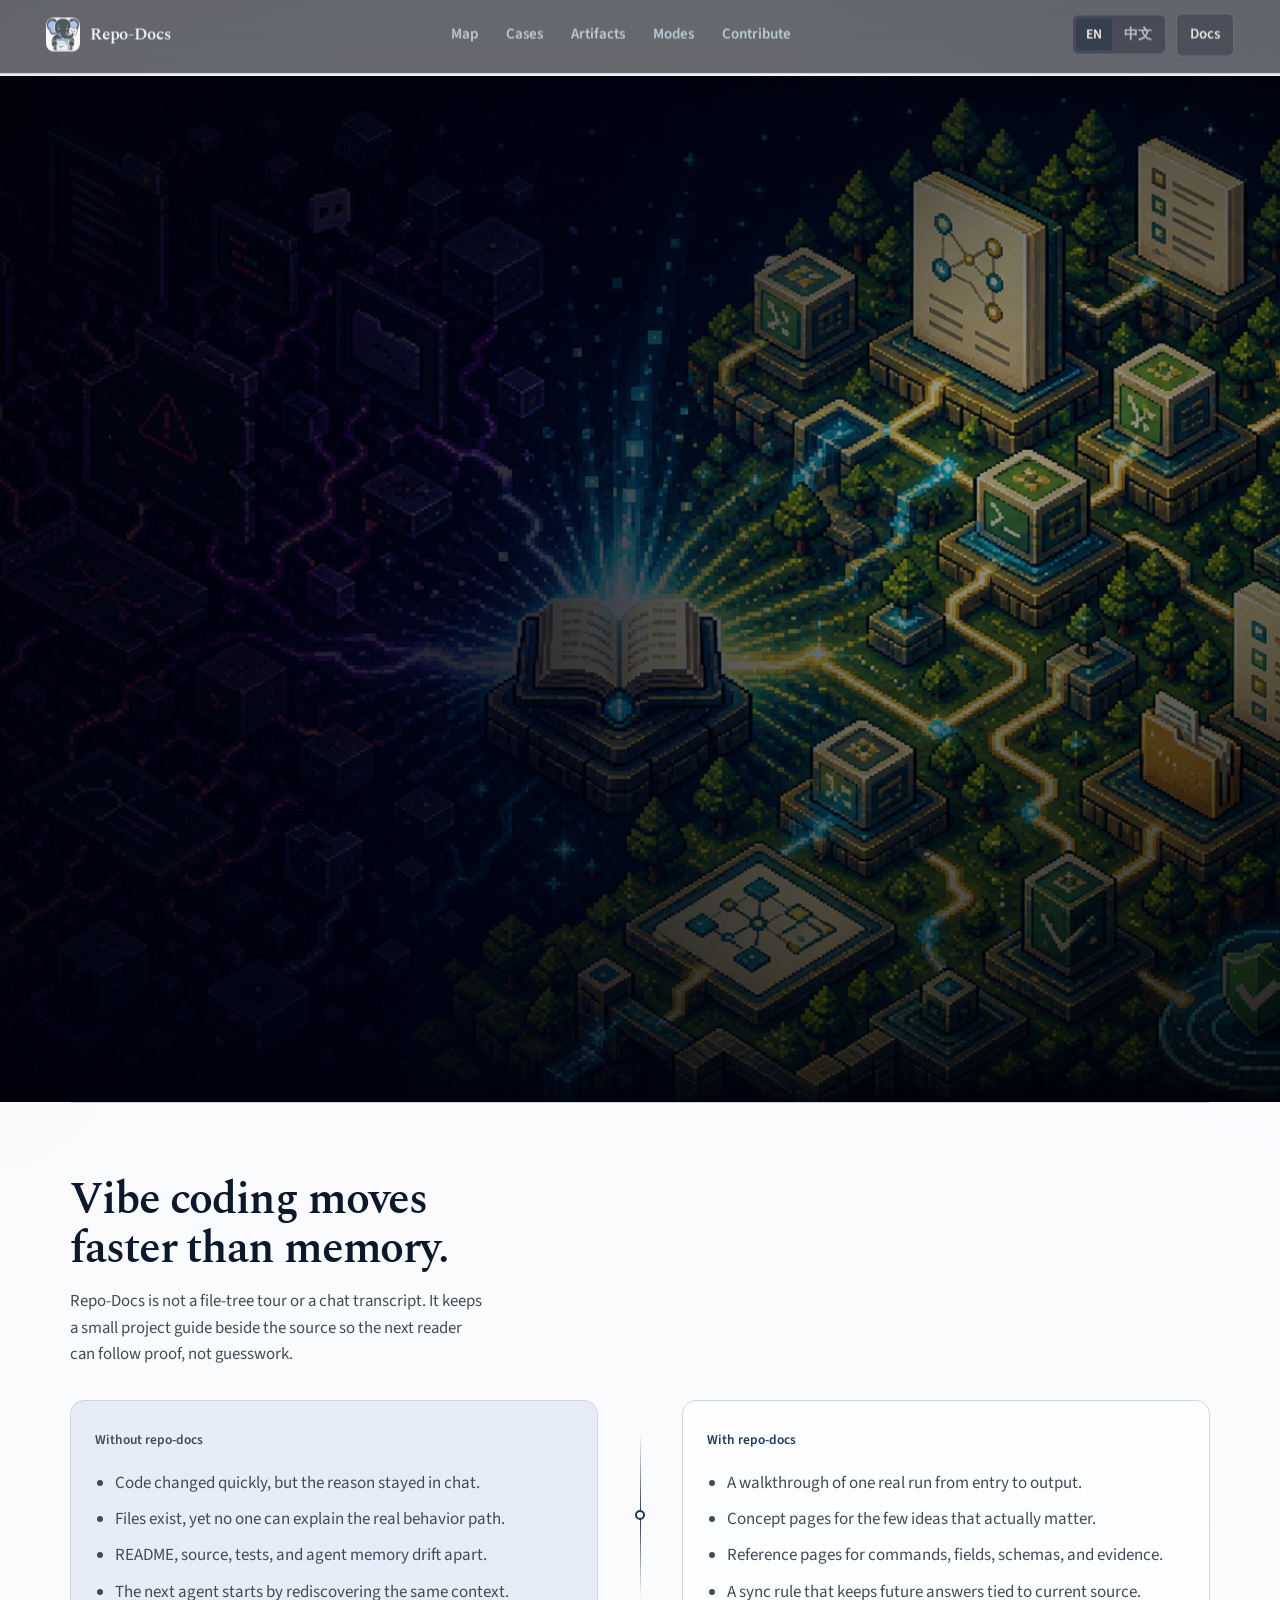
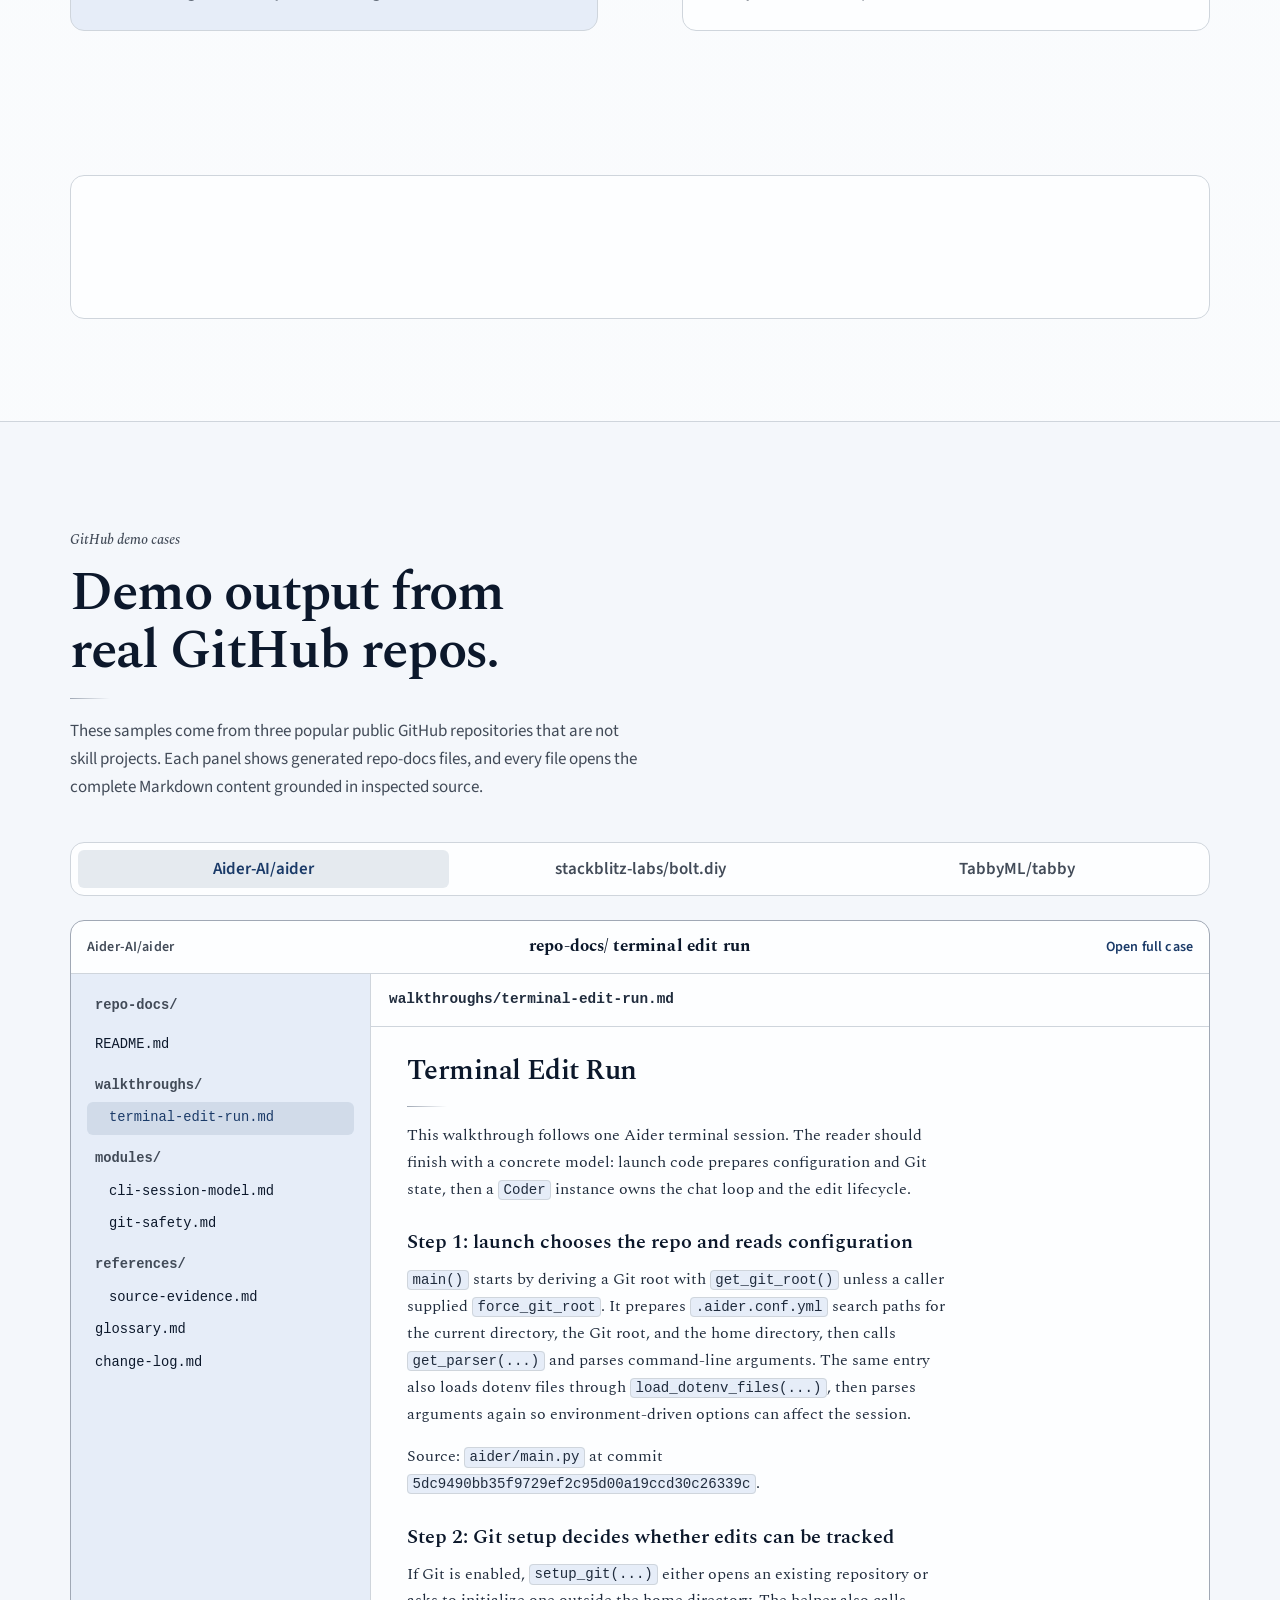
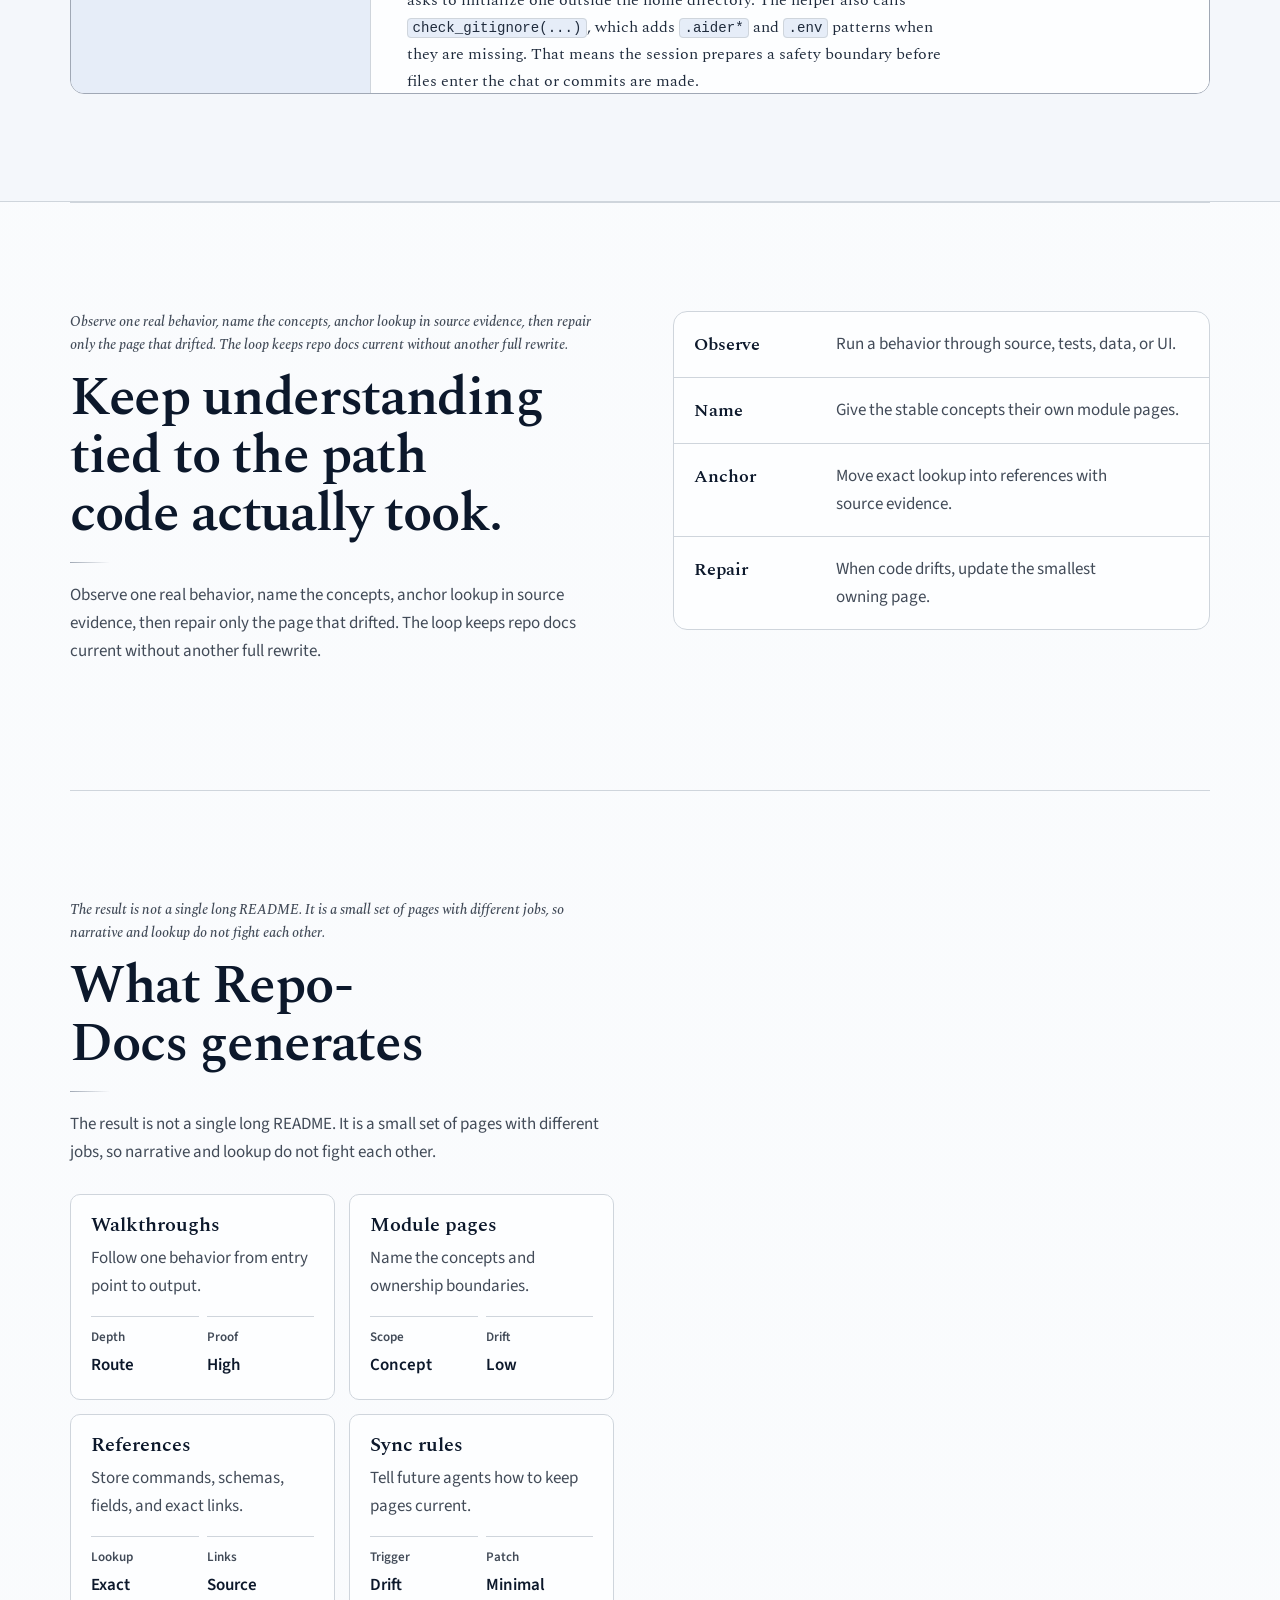
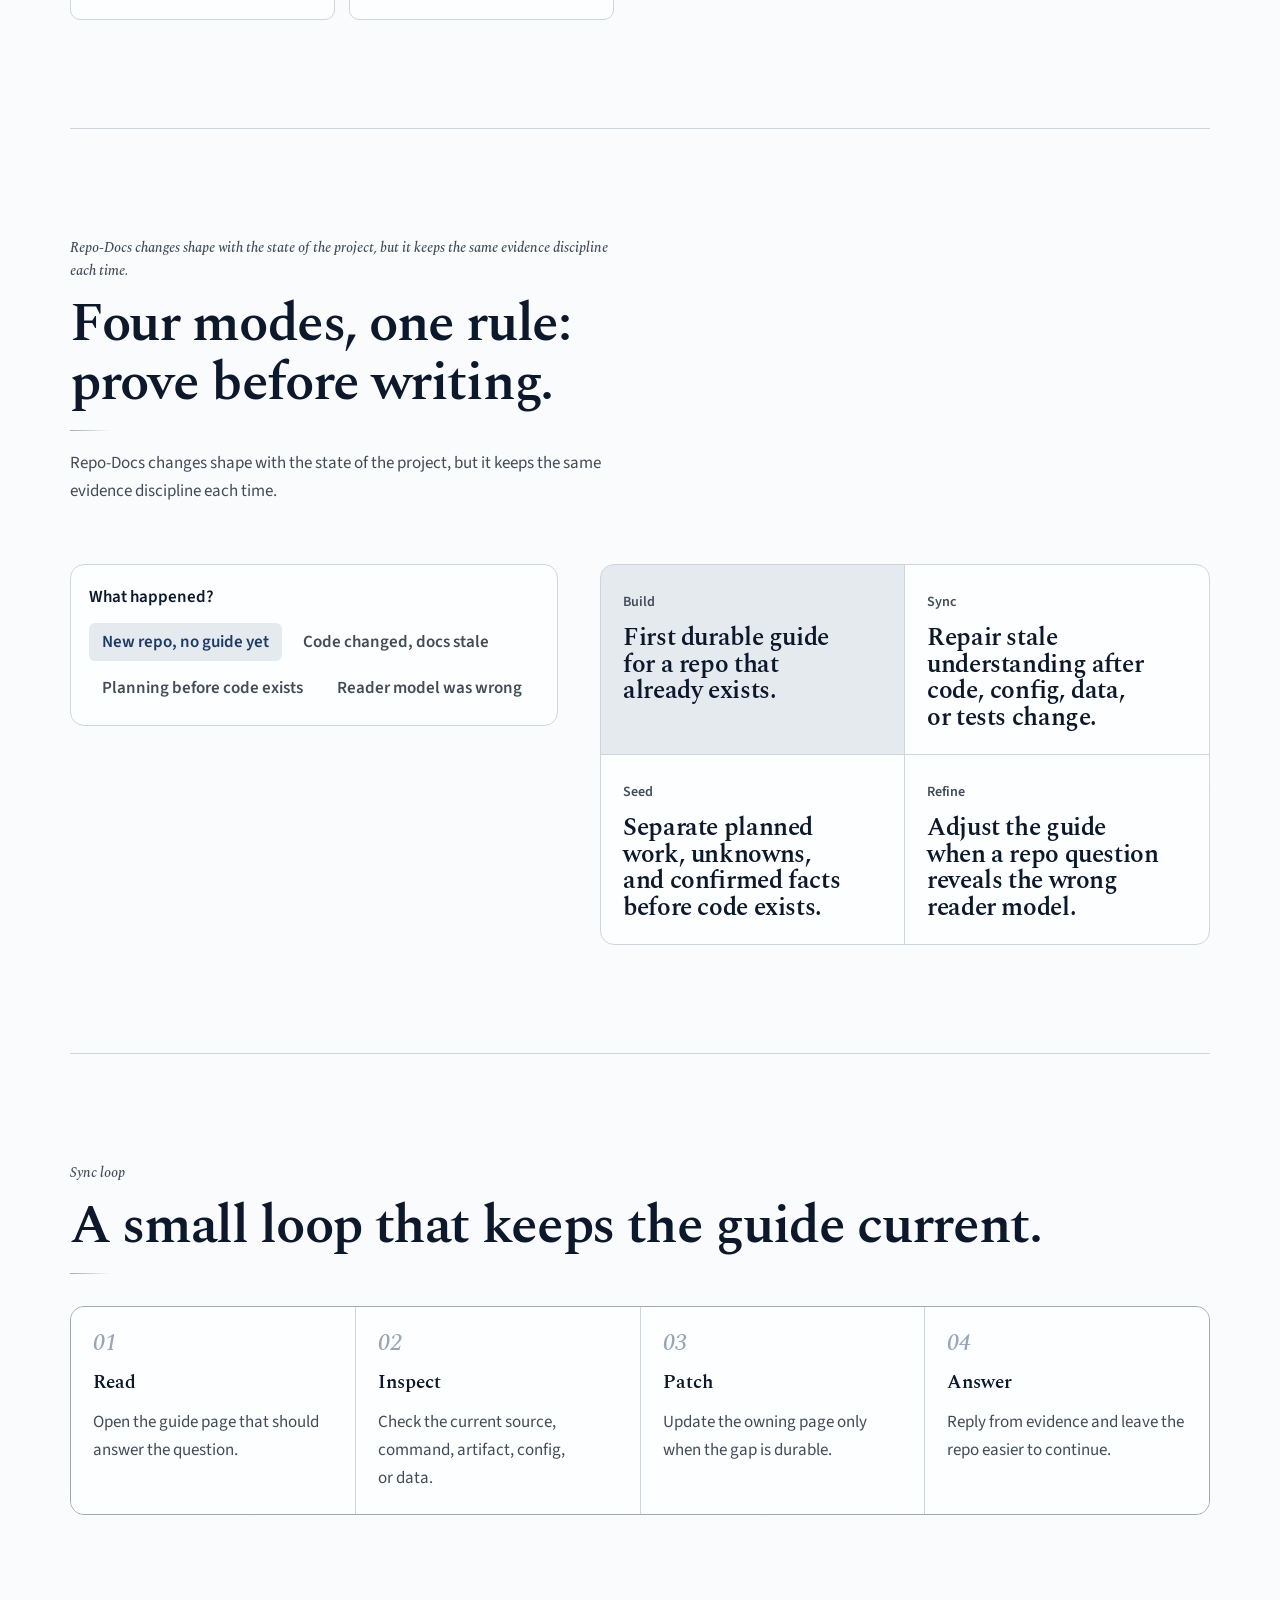
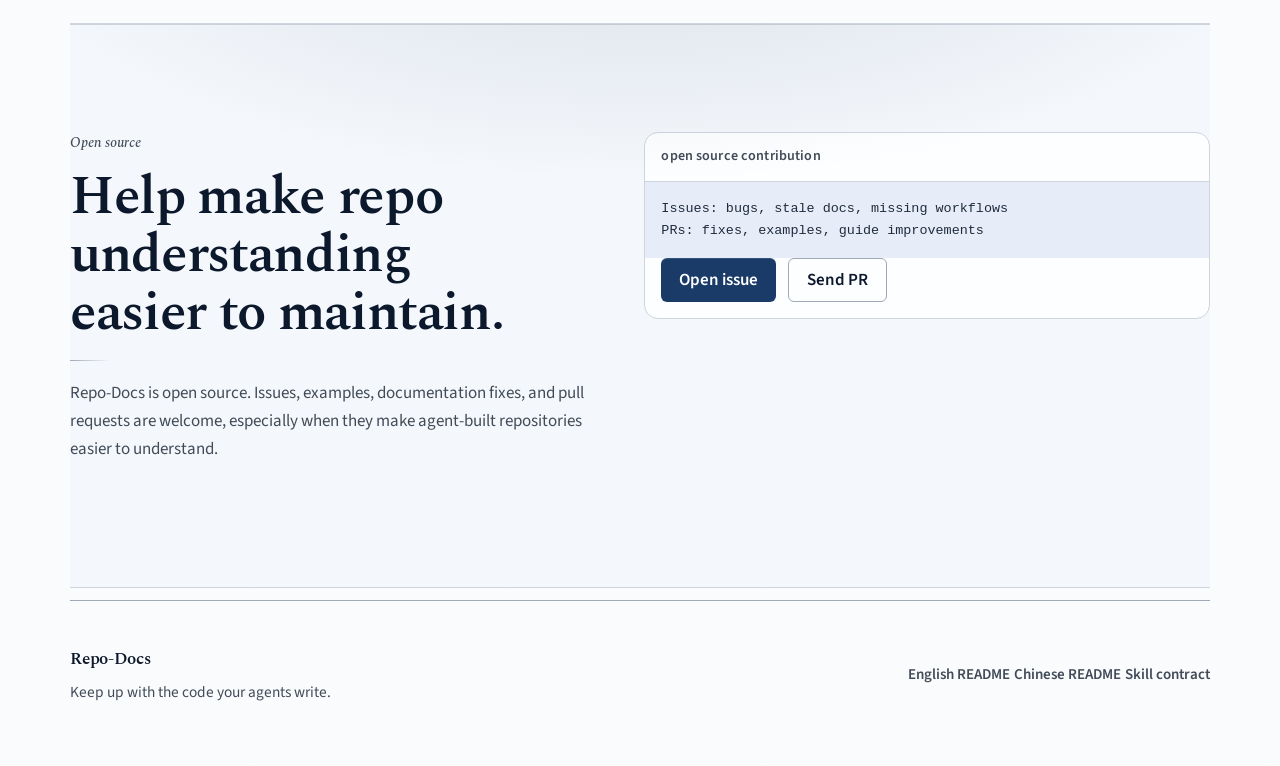
==== commit cd7a59ee: "Add acknowledgements and contribution CTA" ====
--- a/index.html
+++ b/index.html
@@ -38,7 +38,7 @@
         <a href="#cases">Cases</a>
         <a href="#artifacts">Artifacts</a>
         <a href="#quests">Modes</a>
-        <a href="#install">Install</a>
+        <a href="#contribute">Contribute</a>
       </nav>
       <div class="nav-utility">
         <div class="language-switch" role="group" aria-label="Language">
@@ -82,7 +82,7 @@
 
             <div class="hero-actions" aria-label="Primary actions">
               <a class="button button-primary" href="#cases">Explore live output</a>
-              <a class="button button-secondary" href="#install">Install skill</a>
+              <a class="button button-secondary" href="#contribute">Contribute</a>
             </div>
 
             <div class="agents-strip agents-strip--hero" aria-label="Compatible coding agents">
@@ -401,27 +401,23 @@
         </div>
       </section>
 
-      <section class="section install-section install-section--cta" id="install" aria-labelledby="install-title">
+      <section class="section install-section install-section--cta" id="contribute" aria-labelledby="contribute-title">
         <div class="install-glow" aria-hidden="true"></div>
         <div class="install-copy">
-          <p class="section-note">Quick start</p>
-          <h2 id="install-title">Add Repo-Docs to your agent skill directory.</h2>
+          <p class="section-note">Open source</p>
+          <h2 id="contribute-title">Help make repo understanding easier to maintain.</h2>
           <p>
-            Use the English or Chinese skill, then ask your coding agent to build or sync docs for
-            the repository you are working in.
-          </p>
-        </div>
-        <div class="terminal-panel" aria-label="Installation prompt">
-          <div class="terminal-top">repo-docs install prompt</div>
-          <pre><code data-install-snippet>Install the repo-docs skill from this project:
-https://github.com/YurunChen/repo-docs-skills
-
-Make both repo-docs and repo-docs-zh available
-in my agent skill directory.</code></pre>
+            Repo-Docs is open source. Issues, examples, documentation fixes, and pull requests are
+            welcome, especially when they make agent-built repositories easier to understand.
+          </p>
+        </div>
+        <div class="terminal-panel" aria-label="Open source contribution">
+          <div class="terminal-top">open source contribution</div>
+          <pre><code class="contribution-snippet">Issues: bugs, stale docs, missing workflows
+PRs: fixes, examples, guide improvements</code></pre>
           <div class="terminal-actions">
-            <button class="button button-copy button-copy-lg" type="button" data-copy-install-secondary>Copy prompt</button>
-            <a class="button button-primary" href="README.md#install-in-30-seconds">Open install notes</a>
-            <a class="button button-secondary" href="SKILL.md">View contract</a>
+            <a class="button button-primary" href="https://github.com/YurunChen/repo-docs-skills/issues">Open issue</a>
+            <a class="button button-secondary" href="https://github.com/YurunChen/repo-docs-skills/pulls">Send PR</a>
           </div>
         </div>
       </section>
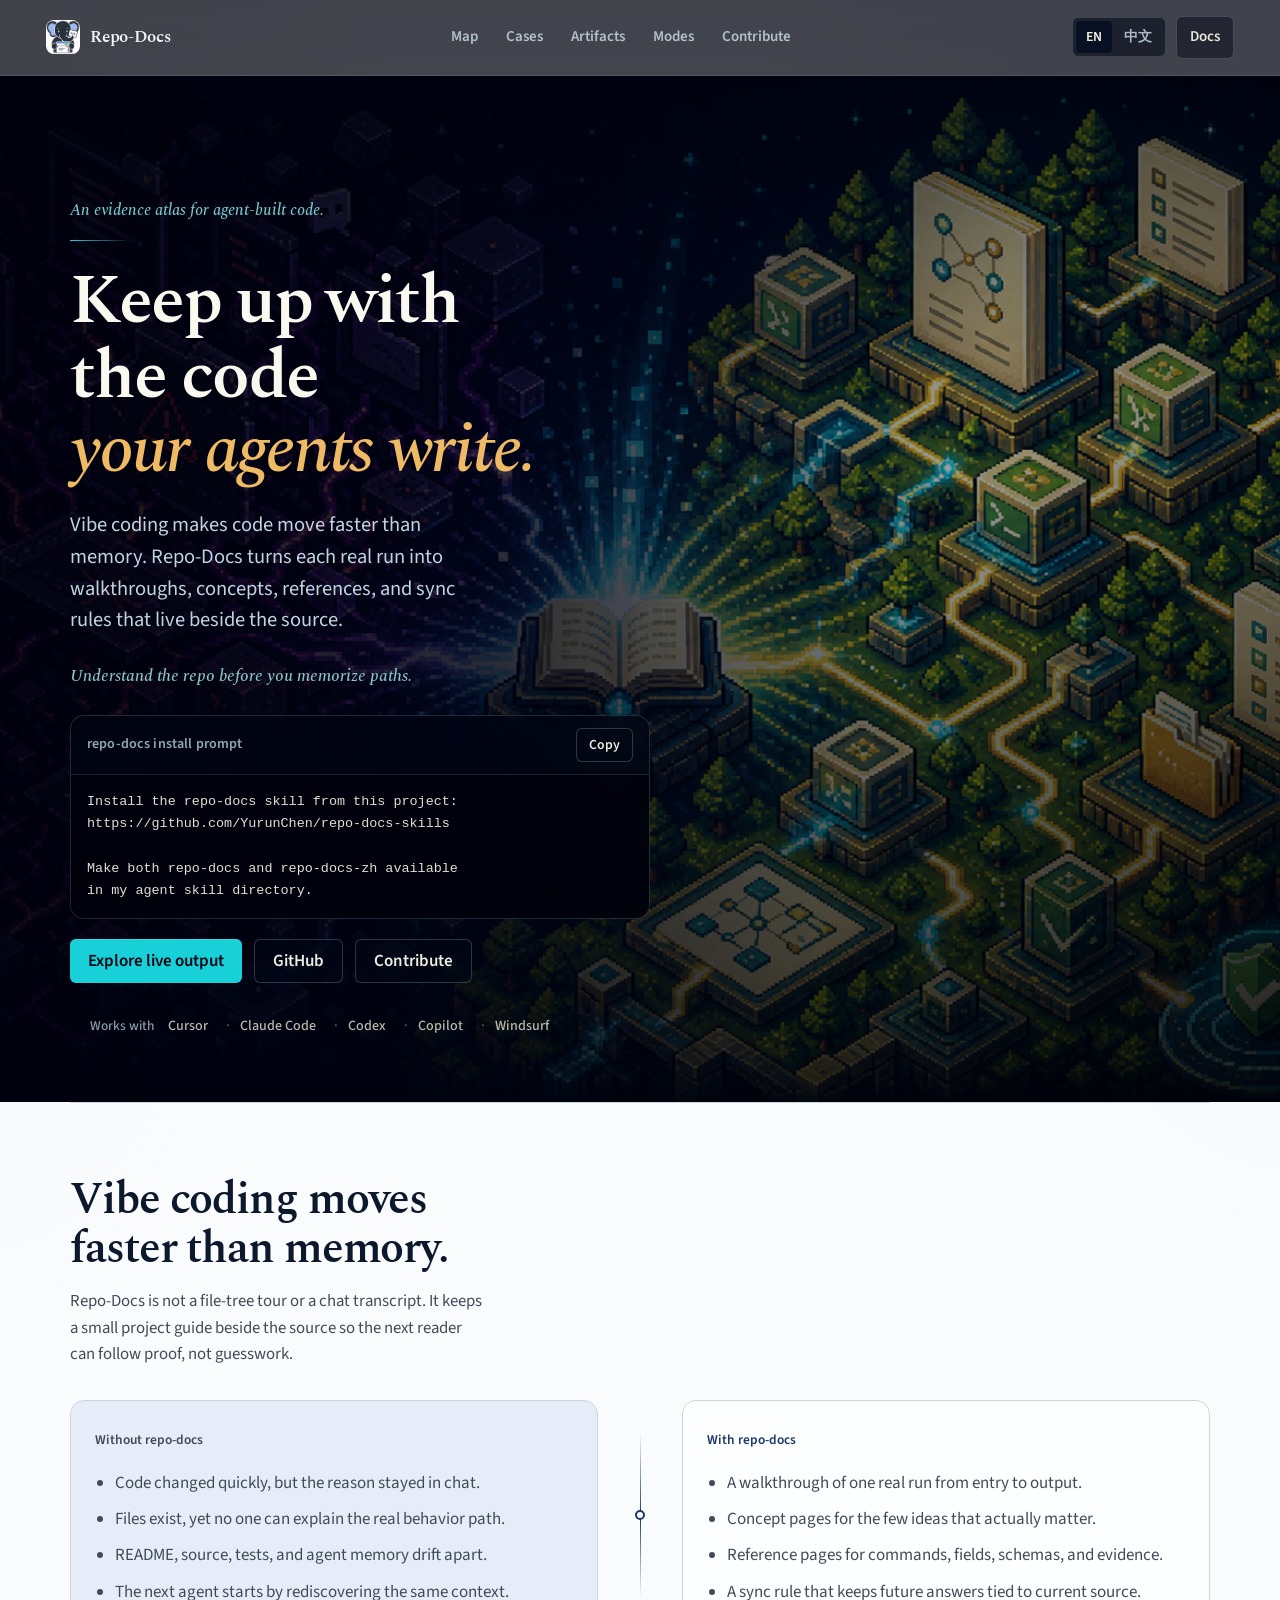
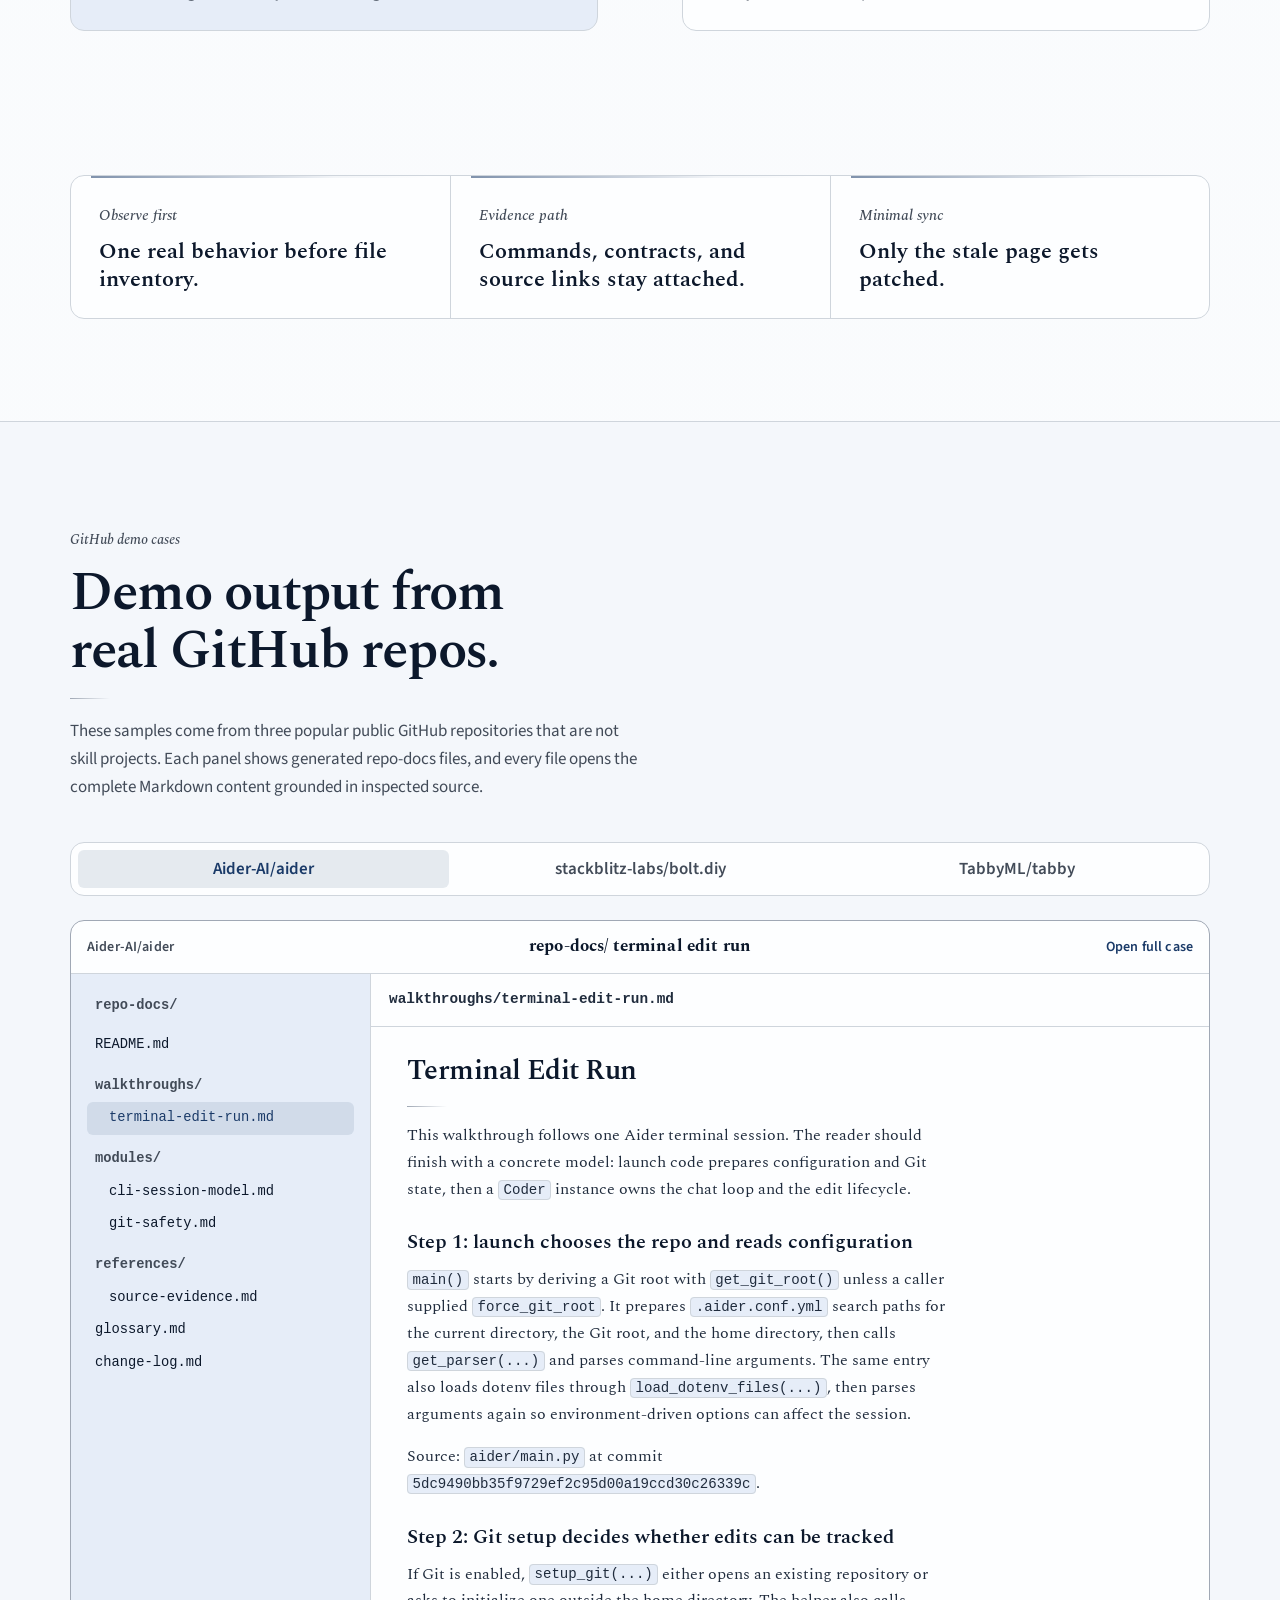
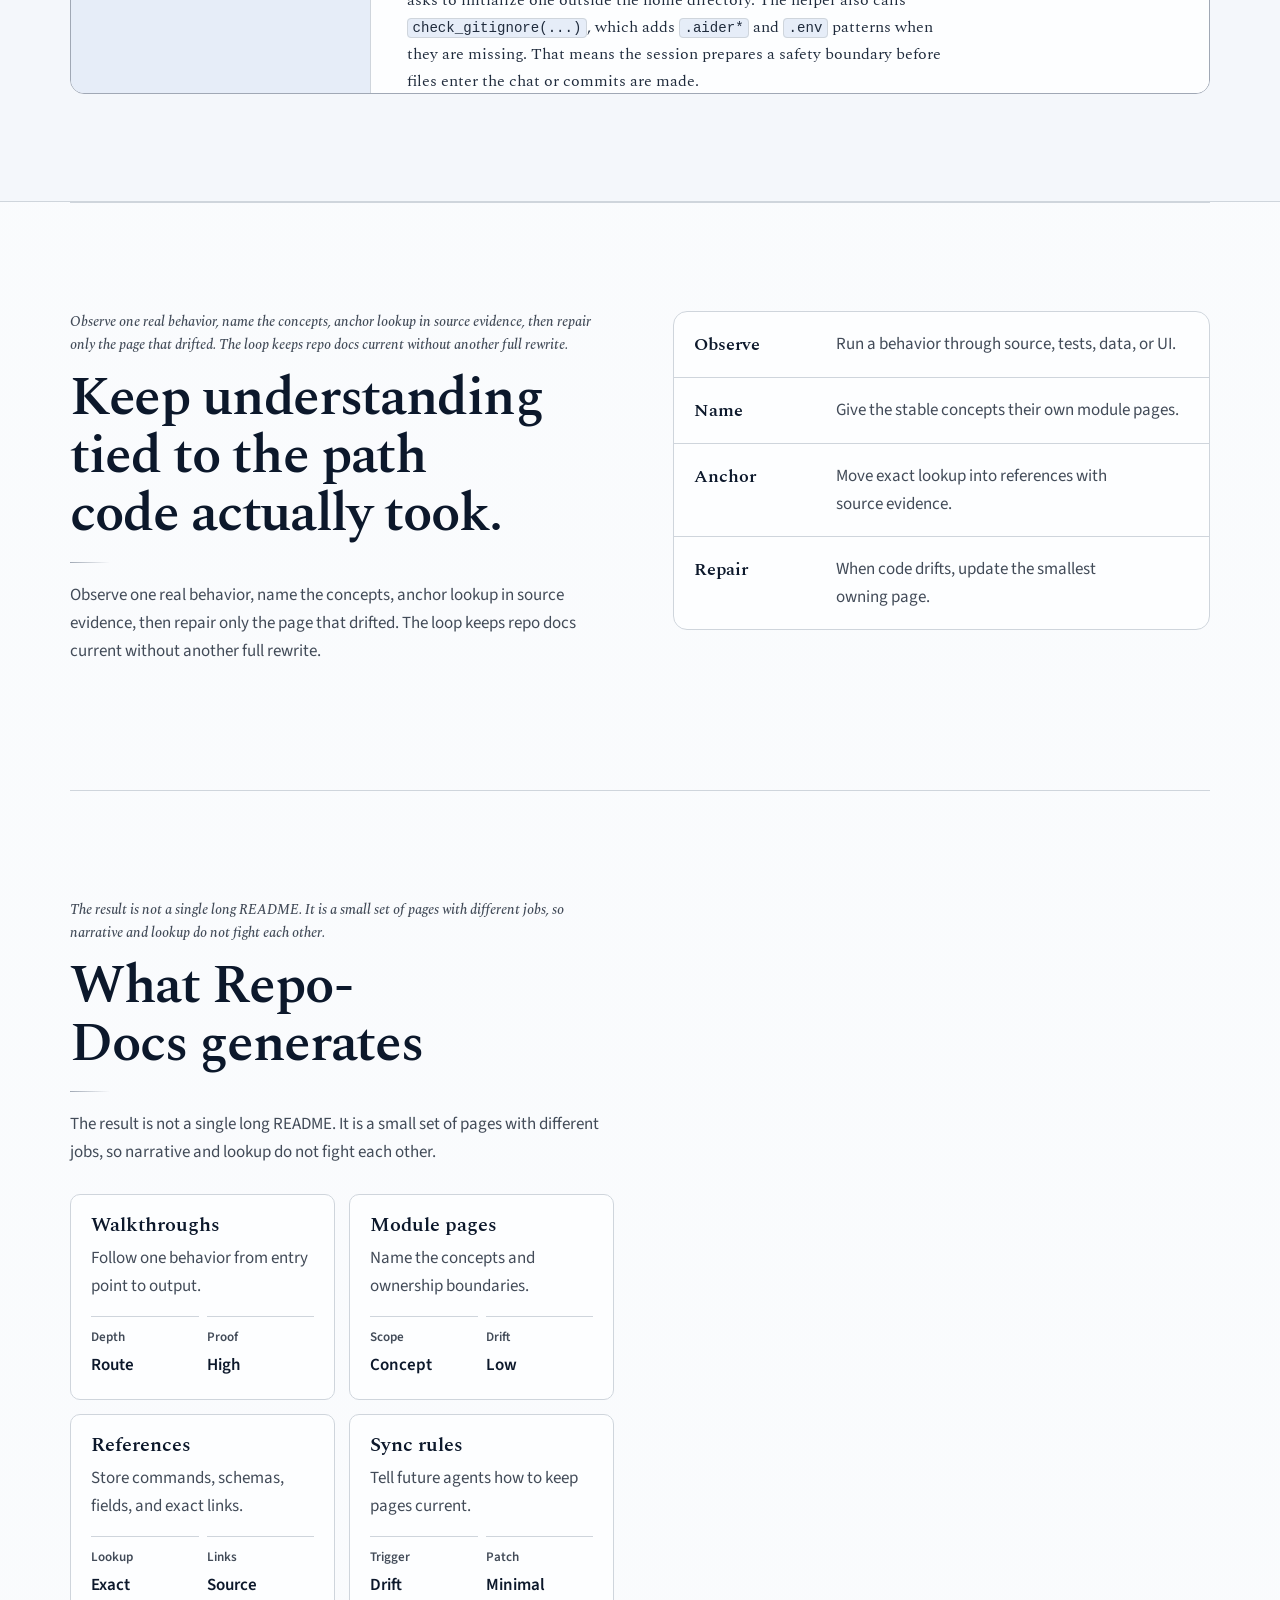
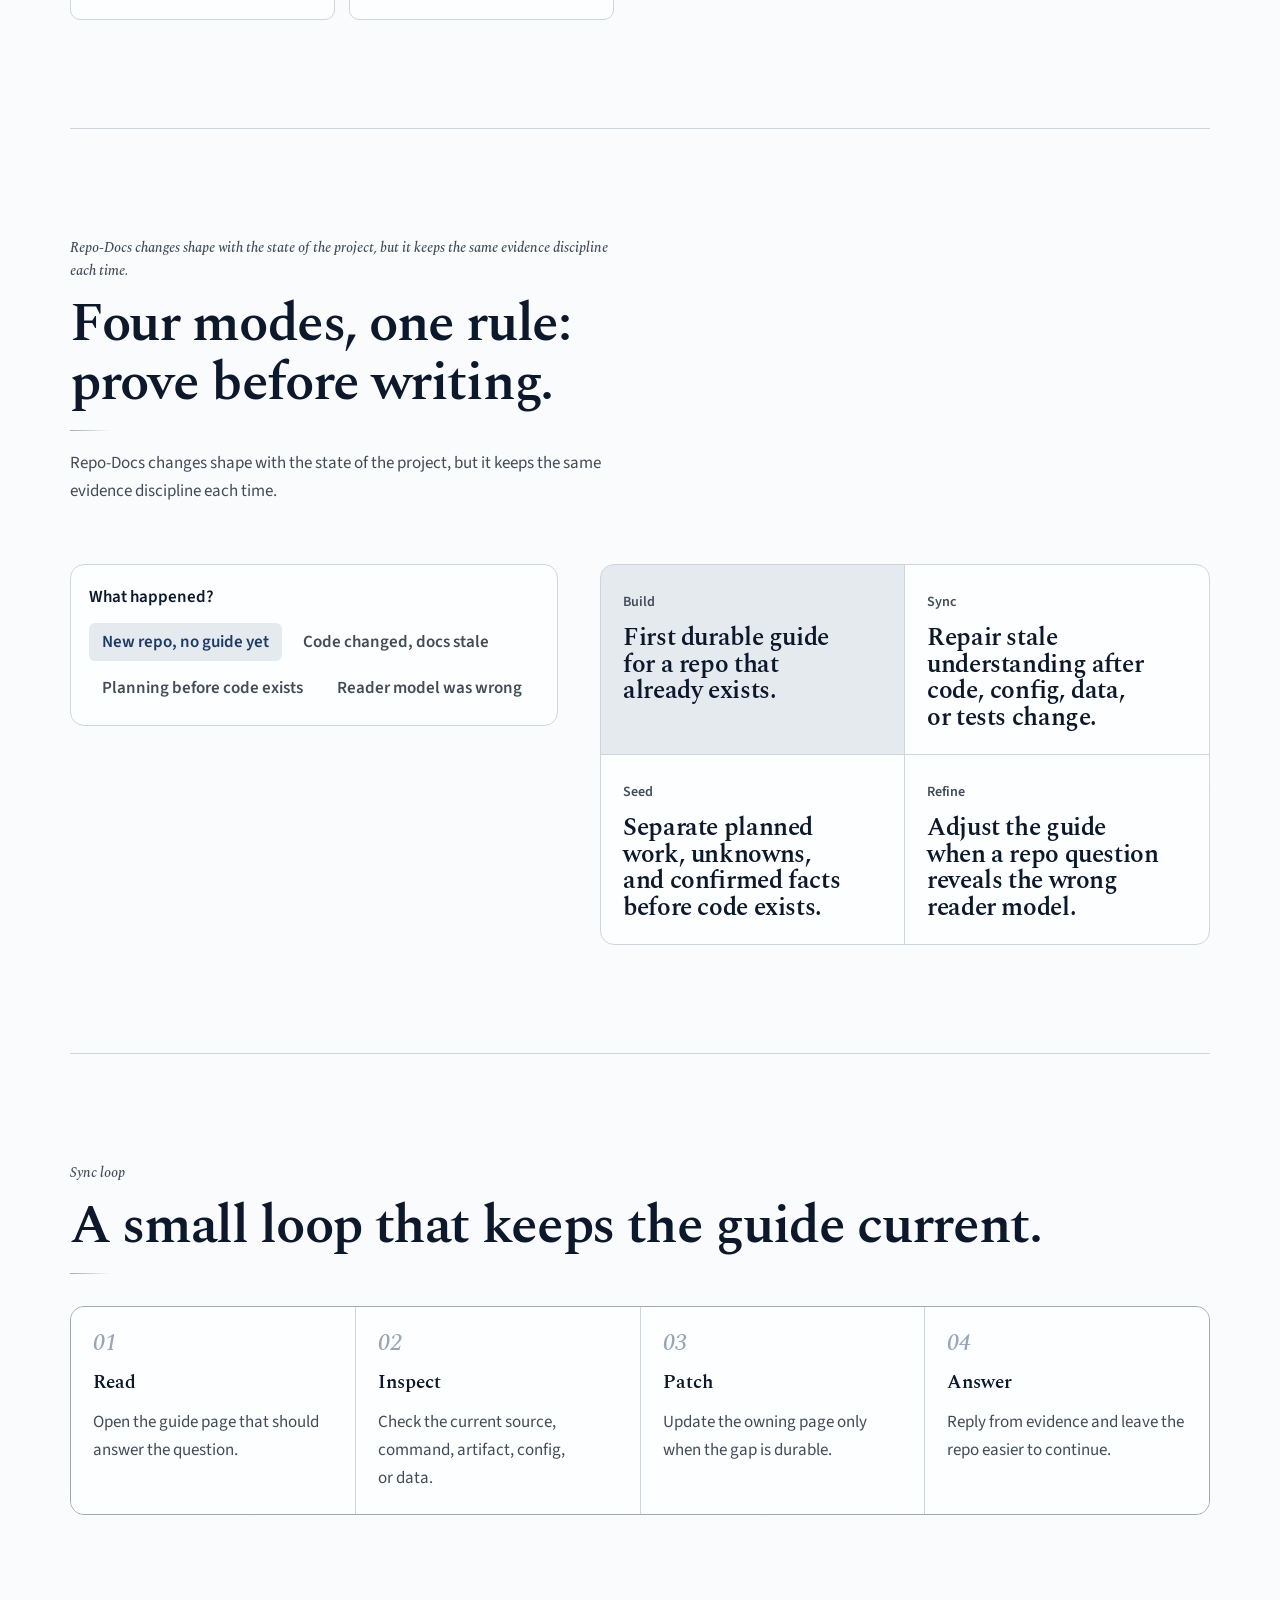
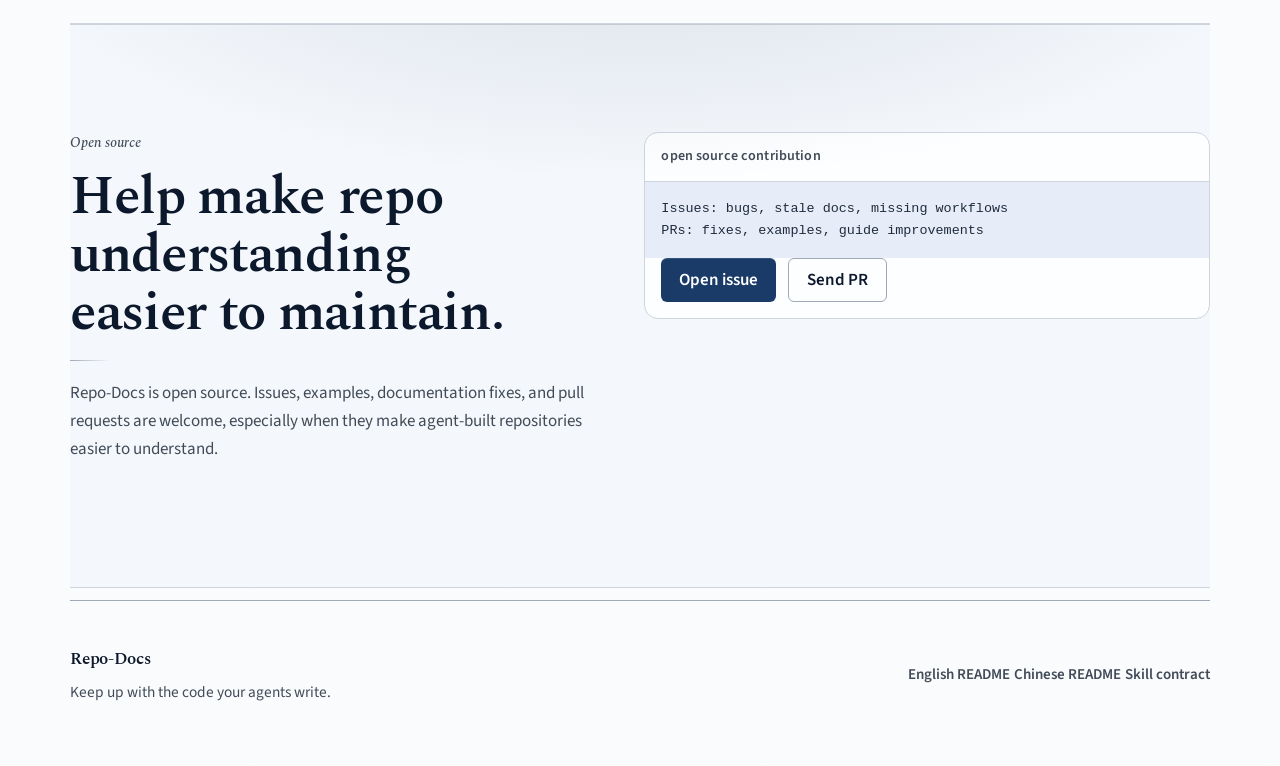
==== commit 0359d743: "Fix contribution CTA cache and add GitHub hero link" ====
--- a/index.html
+++ b/index.html
@@ -22,7 +22,7 @@
       href="https://fonts.googleapis.com/css2?family=Spectral:ital,wght@0,500;0,600;0,700;1,500&family=Source+Sans+3:ital,wght@0,400;0,500;0,600;0,700;1,400&display=swap"
       rel="stylesheet"
     />
-    <link rel="stylesheet" href="assets/site.css?v=20260628-readme" />
+    <link rel="stylesheet" href="assets/site.css?v=20260628-contribute" />
   </head>
   <body>
     <div class="pixel-toast" role="status" aria-live="polite"></div>
@@ -82,6 +82,7 @@
 
             <div class="hero-actions" aria-label="Primary actions">
               <a class="button button-primary" href="#cases">Explore live output</a>
+              <a class="button button-secondary" href="https://github.com/YurunChen/repo-docs-skills">GitHub</a>
               <a class="button button-secondary" href="#contribute">Contribute</a>
             </div>
 
@@ -436,6 +437,6 @@
     </footer>
 
     <script src="assets/gsap.min.js"></script>
-    <script src="assets/site.js?v=20260628-readme"></script>
+    <script src="assets/site.js?v=20260628-contribute"></script>
   </body>
 </html>
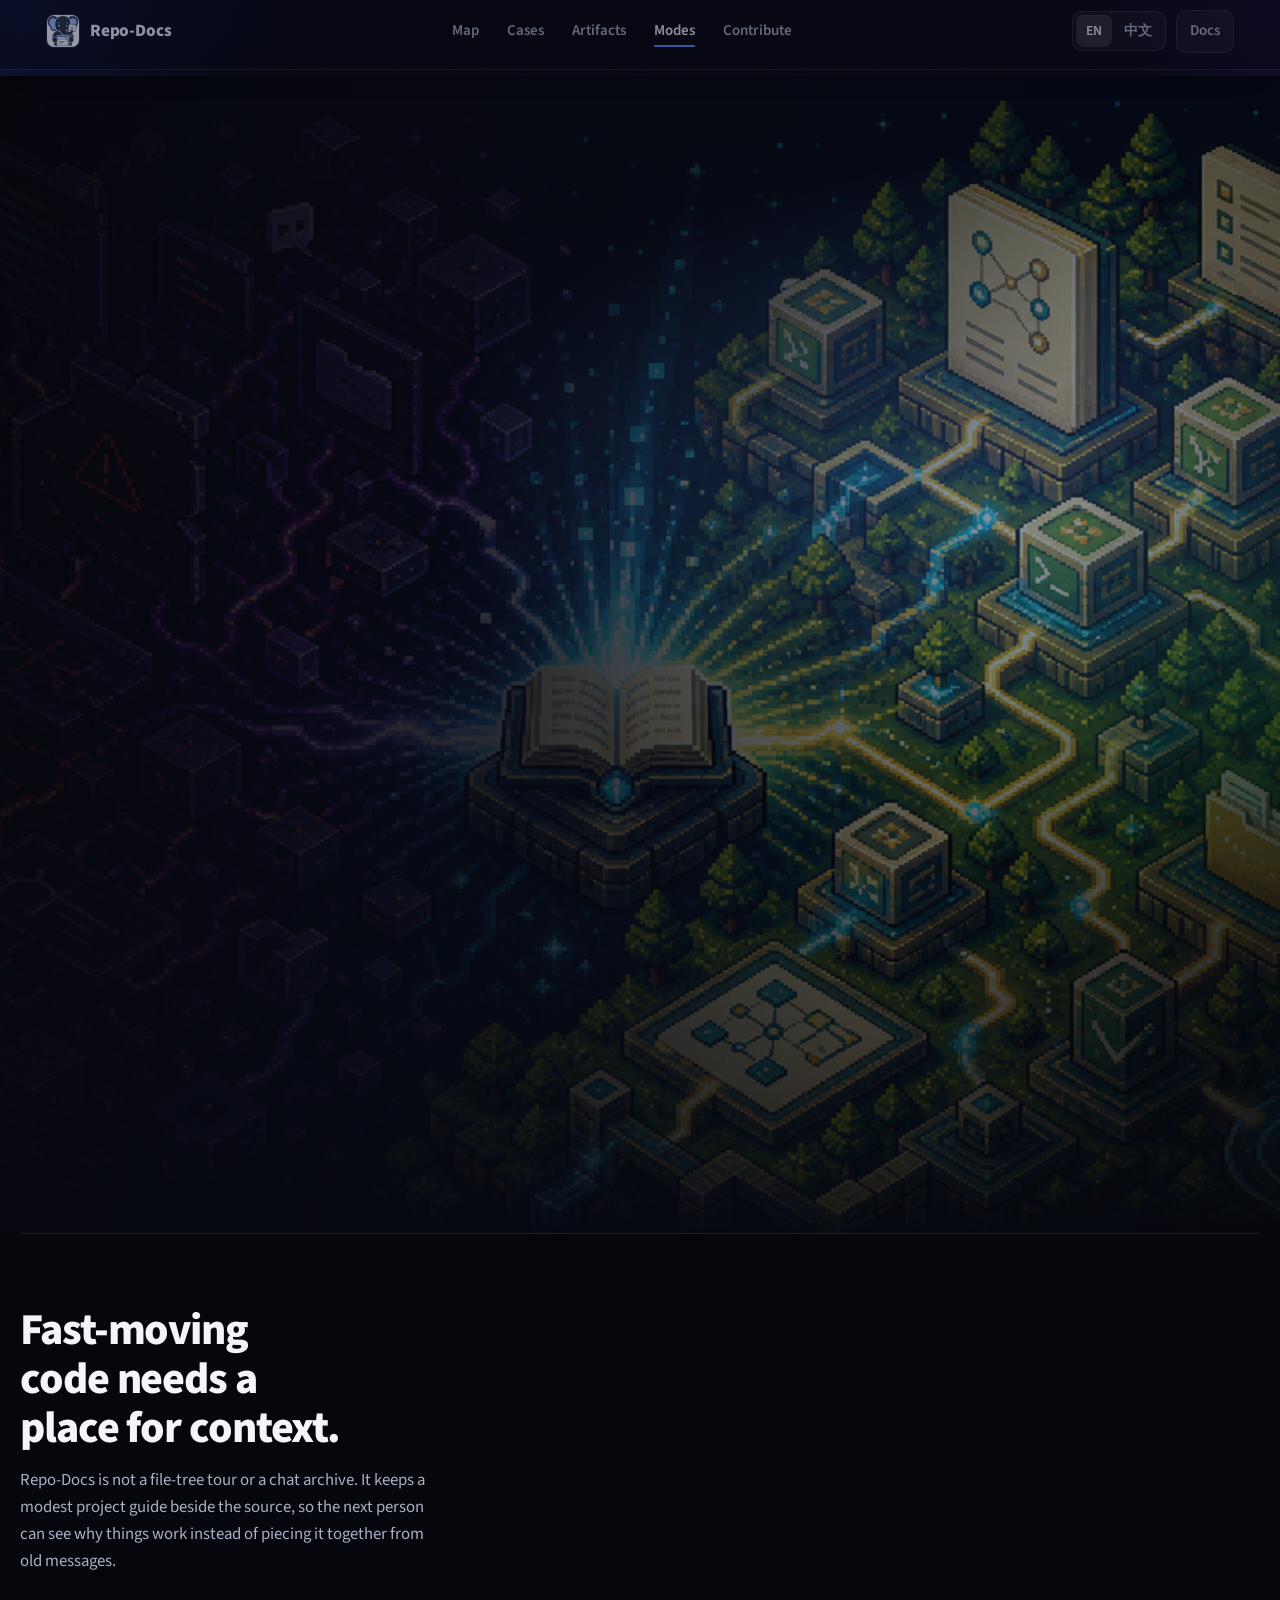
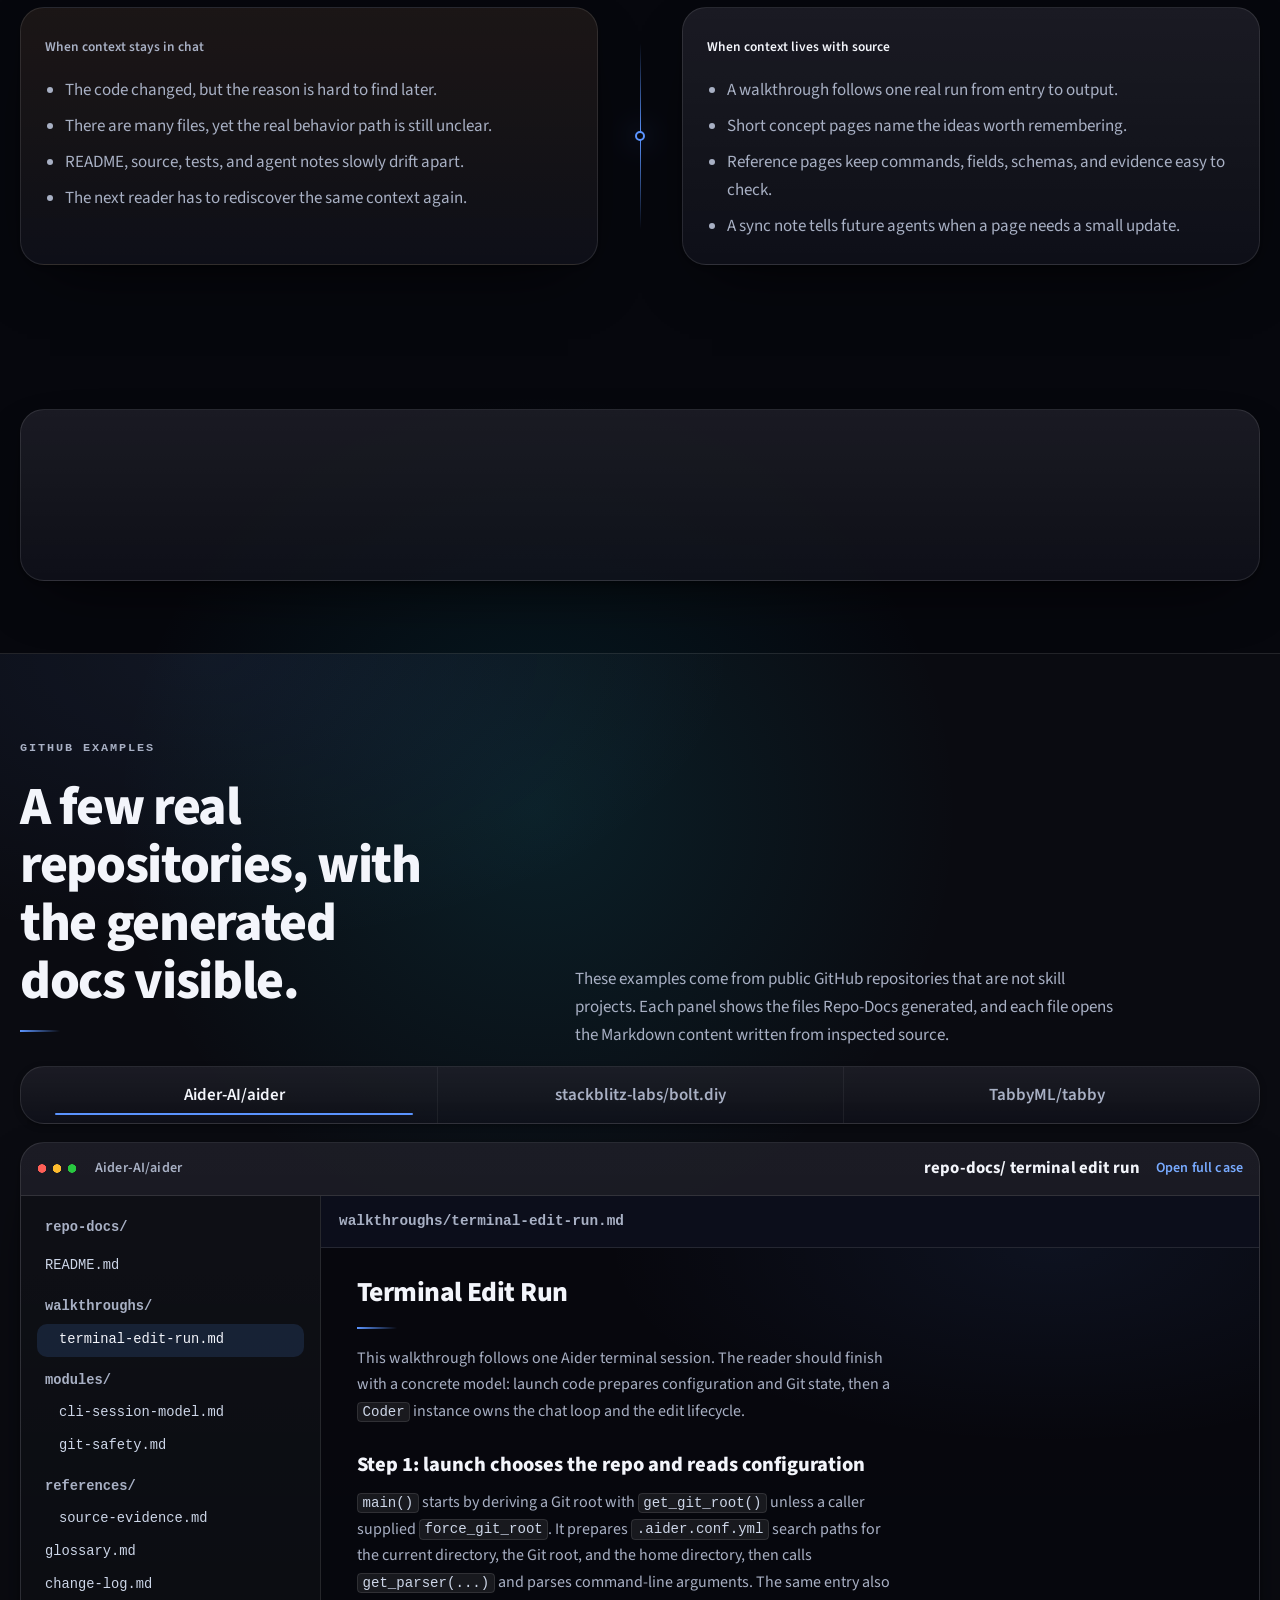
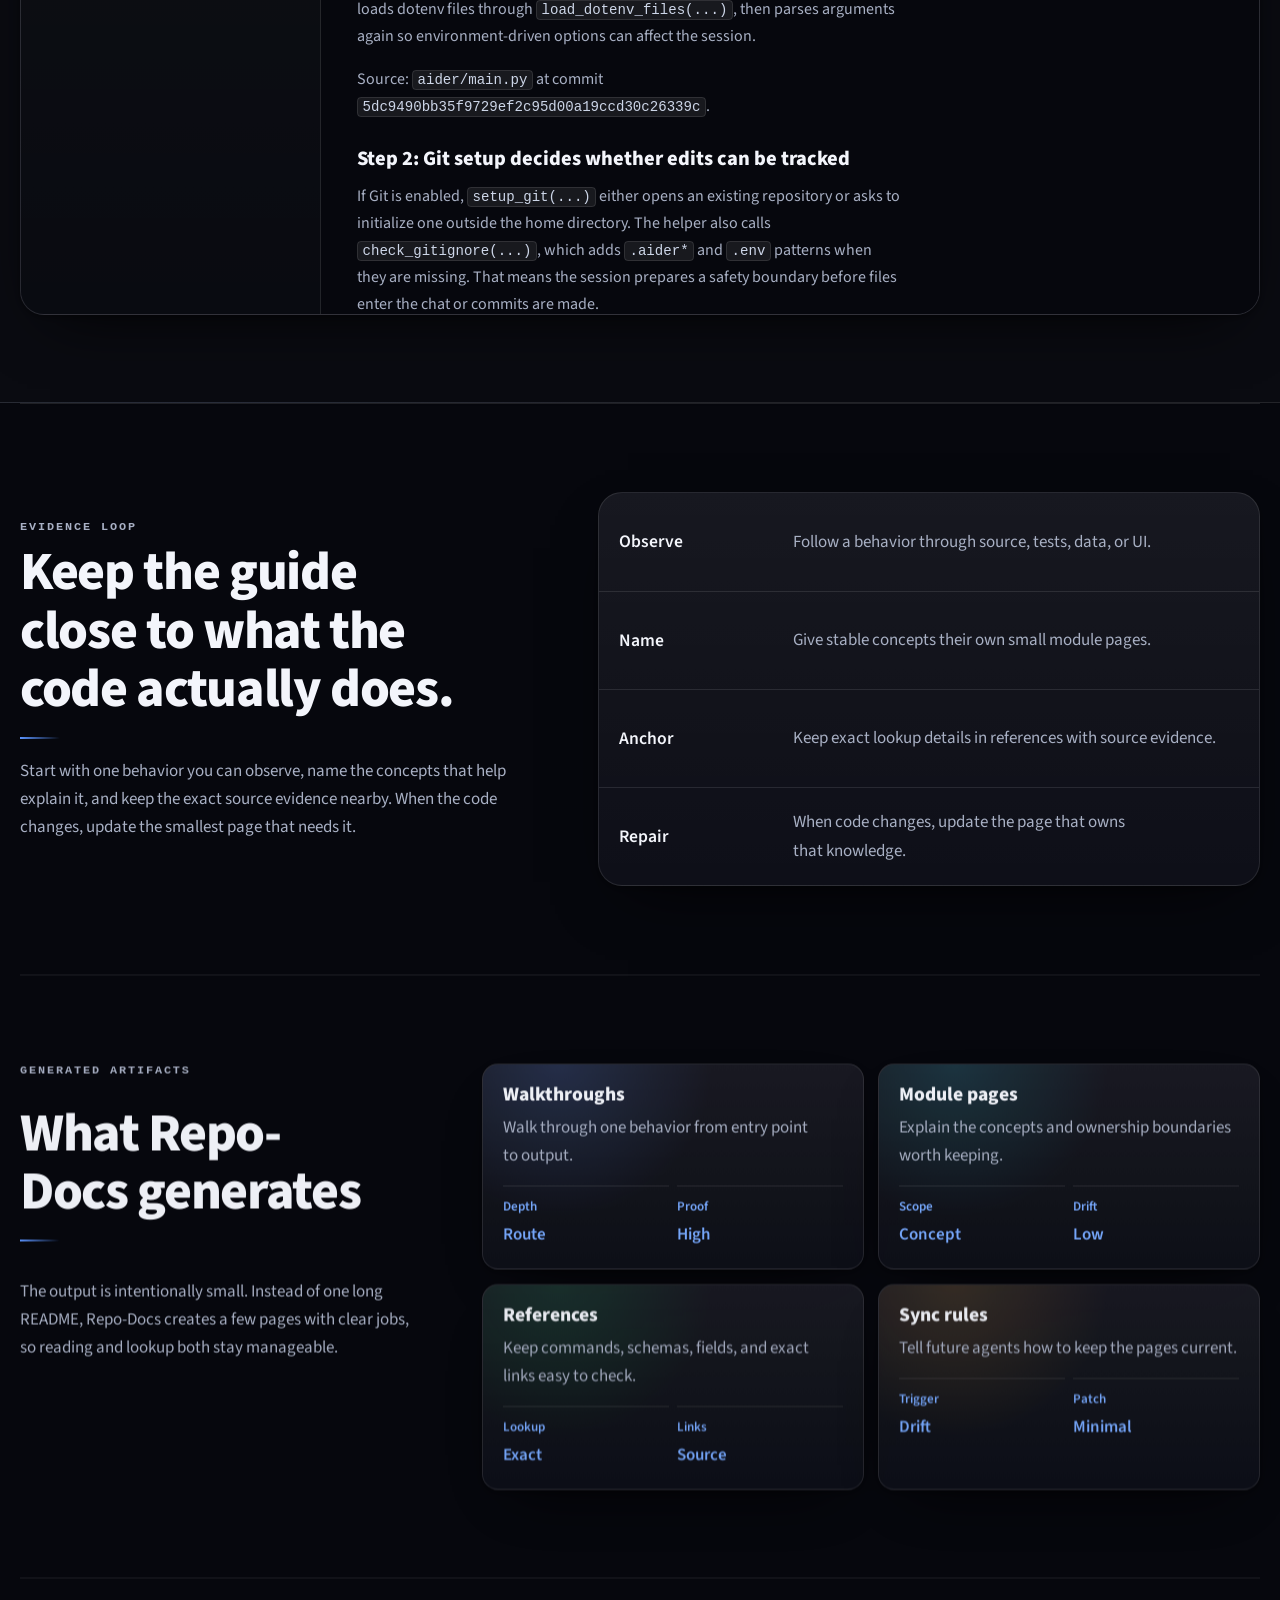
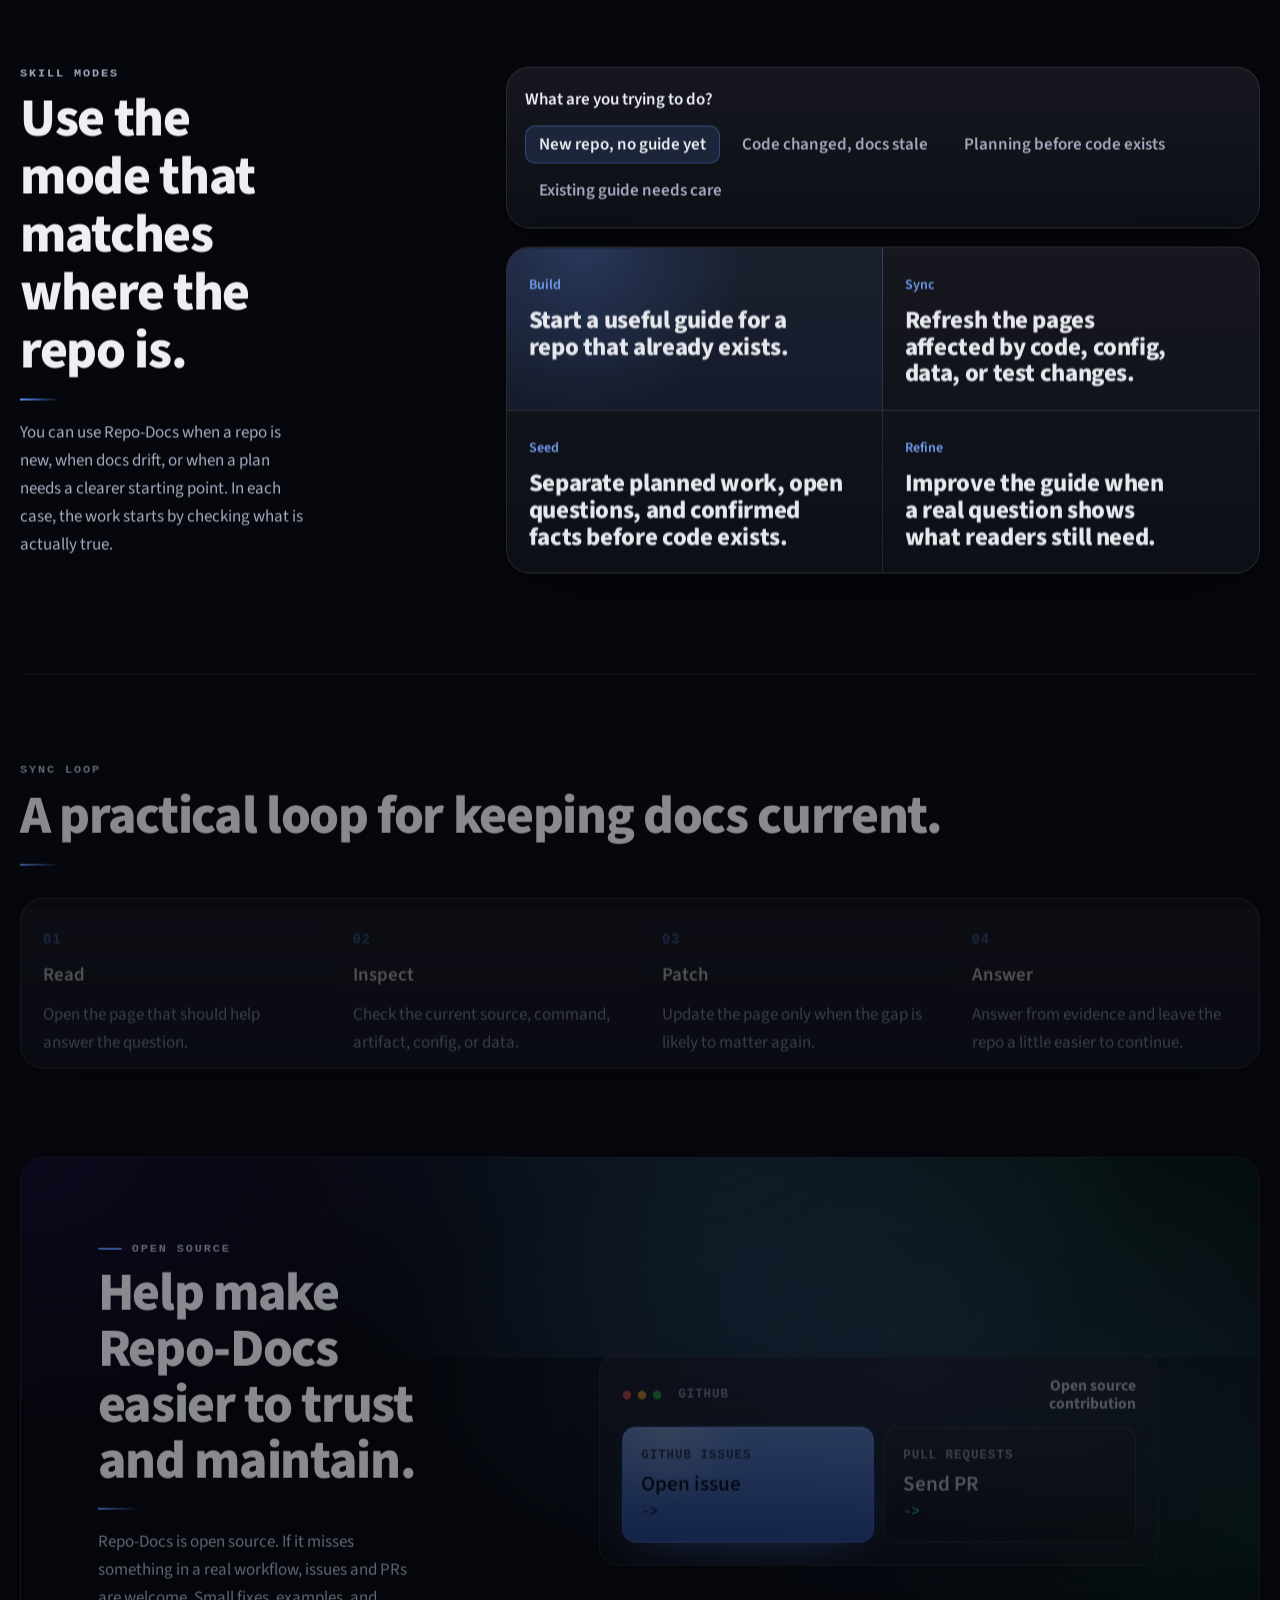
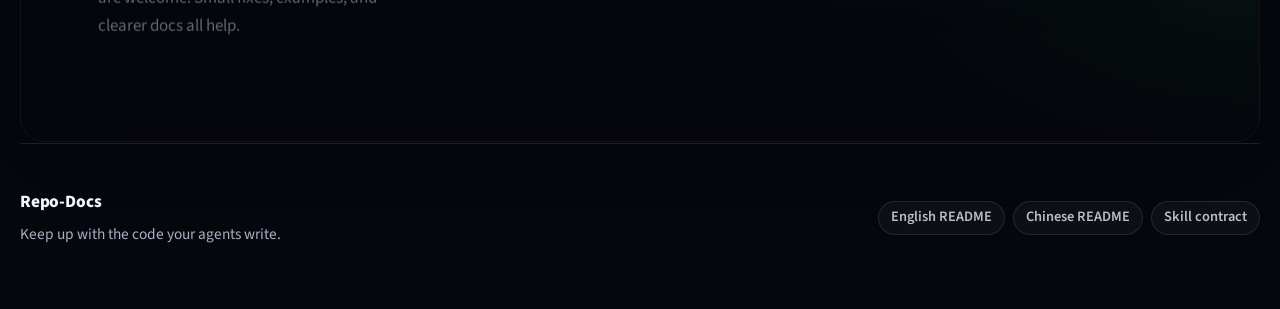
==== commit 25aee5f6: "Polish project homepage" ====
--- a/index.html
+++ b/index.html
@@ -6,12 +6,12 @@
     <title>Repo-Docs — Keep up with the code your agents write.</title>
     <meta
       name="description"
-      content="Vibe coding makes code move faster than memory. Repo-Docs turns each real run into walkthroughs, concepts, references, and sync rules that live beside the source."
+      content="Repo-Docs helps turn real coding runs into small, source-backed pages that stay beside the repository."
     />
     <meta property="og:title" content="Repo-Docs — Keep up with the code your agents write." />
     <meta
       property="og:description"
-      content="An evidence atlas for agent-built code. Understand the repo before you memorize paths."
+      content="A source-backed guide for agent-built code. Start with understanding, then follow the paths."
     />
     <meta property="og:image" content="assets/repo-docs-pixel-kingdom.png" />
     <link rel="icon" href="assets/logo.png" />
@@ -22,7 +22,7 @@
       href="https://fonts.googleapis.com/css2?family=Spectral:ital,wght@0,500;0,600;0,700;1,500&family=Source+Sans+3:ital,wght@0,400;0,500;0,600;0,700;1,400&display=swap"
       rel="stylesheet"
     />
-    <link rel="stylesheet" href="assets/site.css?v=20260628-contribute" />
+    <link rel="stylesheet" href="assets/site.css?v=20260628-reference-site-polish3" />
   </head>
   <body>
     <div class="pixel-toast" role="status" aria-live="polite"></div>
@@ -56,17 +56,18 @@
           <div class="hero-copy">
             <p class="eyebrow">
               <span class="eyebrow-pip" aria-hidden="true"></span>
-              <span class="eyebrow-text">An evidence atlas for agent-built code.</span>
+              <span class="eyebrow-text">A source-backed guide for agent-built code.</span>
             </p>
             <h1 id="hero-title">
               <span class="hero-serif">Keep up with the code</span>
               <span class="hero-pixel">your agents write.</span>
             </h1>
             <p class="hero-lead">
-              Vibe coding makes code move faster than memory. Repo-Docs turns each real run into
-              walkthroughs, concepts, references, and sync rules that live beside the source.
+              When code moves quickly, context is easy to leave behind. Repo-Docs helps you turn one
+              real run into a few clear pages that live with the source: walkthroughs, concepts,
+              references, and sync notes.
             </p>
-            <p class="hero-aside">Understand the repo before you memorize paths.</p>
+            <p class="hero-aside">Start with understanding, then follow the paths.</p>
 
             <div class="hero-install" aria-label="Install prompt">
               <div class="hero-install-top">
@@ -81,7 +82,7 @@
             </div>
 
             <div class="hero-actions" aria-label="Primary actions">
-              <a class="button button-primary" href="#cases">Explore live output</a>
+              <a class="button button-primary" href="#cases">See generated docs</a>
               <a class="button button-secondary" href="https://github.com/YurunChen/repo-docs-skills">GitHub</a>
               <a class="button button-secondary" href="#contribute">Contribute</a>
             </div>
@@ -102,20 +103,21 @@
 
       <section class="contrast-band" id="contrast" aria-labelledby="contrast-title">
         <div class="contrast-head">
-          <h2 id="contrast-title" class="contrast-title">Vibe coding moves faster than memory.</h2>
+          <h2 id="contrast-title" class="contrast-title">Fast-moving code needs a place for context.</h2>
           <p class="contrast-lead">
-            Repo-Docs is not a file-tree tour or a chat transcript. It keeps a small project guide
-            beside the source so the next reader can follow proof, not guesswork.
+            Repo-Docs is not a file-tree tour or a chat archive. It keeps a modest project guide
+            beside the source, so the next person can see why things work instead of piecing it
+            together from old messages.
           </p>
         </div>
         <div class="contrast-grid">
           <article class="contrast-card contrast-card--before">
-            <span class="contrast-tag contrast-tag--dim">Without repo-docs</span>
+            <span class="contrast-tag contrast-tag--dim">When context stays in chat</span>
             <ul>
-              <li>Code changed quickly, but the reason stayed in chat.</li>
-              <li>Files exist, yet no one can explain the real behavior path.</li>
-              <li>README, source, tests, and agent memory drift apart.</li>
-              <li>The next agent starts by rediscovering the same context.</li>
+              <li>The code changed, but the reason is hard to find later.</li>
+              <li>There are many files, yet the real behavior path is still unclear.</li>
+              <li>README, source, tests, and agent notes slowly drift apart.</li>
+              <li>The next reader has to rediscover the same context again.</li>
             </ul>
           </article>
           <div class="contrast-bridge" aria-hidden="true">
@@ -123,12 +125,12 @@
             <span class="contrast-bridge-node"></span>
           </div>
           <article class="contrast-card contrast-card--after">
-            <span class="contrast-tag contrast-tag--bright">With repo-docs</span>
+            <span class="contrast-tag contrast-tag--bright">When context lives with source</span>
             <ul>
-              <li>A walkthrough of one real run from entry to output.</li>
-              <li>Concept pages for the few ideas that actually matter.</li>
-              <li>Reference pages for commands, fields, schemas, and evidence.</li>
-              <li>A sync rule that keeps future answers tied to current source.</li>
+              <li>A walkthrough follows one real run from entry to output.</li>
+              <li>Short concept pages name the ideas worth remembering.</li>
+              <li>Reference pages keep commands, fields, schemas, and evidence easy to check.</li>
+              <li>A sync note tells future agents when a page needs a small update.</li>
             </ul>
           </article>
         </div>
@@ -136,27 +138,27 @@
 
       <section class="world-strip" aria-label="Repo-Docs operating promises">
         <article>
-          <span>Observe first</span>
-          <strong>One real behavior before file inventory.</strong>
+          <span>Start from a run</span>
+          <strong>Follow one real behavior before making a file inventory.</strong>
         </article>
         <article>
-          <span>Evidence path</span>
-          <strong>Commands, contracts, and source links stay attached.</strong>
+          <span>Keep the evidence close</span>
+          <strong>Commands, contracts, and source links stay with the explanation.</strong>
         </article>
         <article>
-          <span>Minimal sync</span>
-          <strong>Only the stale page gets patched.</strong>
+          <span>Update gently</span>
+          <strong>When something changes, patch the page that owns it.</strong>
         </article>
       </section>
 
       <section class="section case-section case-section--featured" id="cases" aria-labelledby="case-title">
         <div class="case-copy">
-          <p class="section-note">GitHub demo cases</p>
-          <h2 id="case-title">Demo output from real GitHub repos.</h2>
+          <p class="section-note">GitHub examples</p>
+          <h2 id="case-title">A few real repositories, with the generated docs visible.</h2>
           <p>
-            These samples come from three popular public GitHub repositories that are not skill
-            projects. Each panel shows generated repo-docs files, and every file opens the complete
-            Markdown content grounded in inspected source.
+            These examples come from public GitHub repositories that are not skill projects. Each
+            panel shows the files Repo-Docs generated, and each file opens the Markdown content
+            written from inspected source.
           </p>
         </div>
 
@@ -259,29 +261,30 @@
       <section class="section map-section" id="map" aria-labelledby="map-title">
         <div class="section-copy">
           <p class="section-note">Evidence loop</p>
-          <h2 id="map-title">Keep understanding tied to the path code actually took.</h2>
+          <h2 id="map-title">Keep the guide close to what the code actually does.</h2>
           <p>
-            Observe one real behavior, name the concepts, anchor lookup in source evidence, then repair
-            only the page that drifted. The loop keeps repo docs current without another full rewrite.
+            Start with one behavior you can observe, name the concepts that help explain it, and
+            keep the exact source evidence nearby. When the code changes, update the smallest page
+            that needs it.
           </p>
         </div>
 
         <div class="pixel-ledger" aria-label="Repo-Docs map rules">
           <div class="ledger-row" data-step="observe" tabindex="0">
             <strong>Observe</strong>
-            <span>Run a behavior through source, tests, data, or UI.</span>
+            <span>Follow a behavior through source, tests, data, or UI.</span>
           </div>
           <div class="ledger-row" data-step="name" tabindex="0">
             <strong>Name</strong>
-            <span>Give the stable concepts their own module pages.</span>
+            <span>Give stable concepts their own small module pages.</span>
           </div>
           <div class="ledger-row" data-step="anchor" tabindex="0">
             <strong>Anchor</strong>
-            <span>Move exact lookup into references with source evidence.</span>
+            <span>Keep exact lookup details in references with source evidence.</span>
           </div>
           <div class="ledger-row" data-step="repair" tabindex="0">
             <strong>Repair</strong>
-            <span>When code drifts, update the smallest owning page.</span>
+            <span>When code changes, update the page that owns that knowledge.</span>
           </div>
         </div>
       </section>
@@ -291,14 +294,14 @@
           <p class="section-note">Generated artifacts</p>
           <h2 id="artifacts-title">What Repo-Docs generates</h2>
           <p>
-            The result is not a single long README. It is a small set of pages with different jobs,
-            so narrative and lookup do not fight each other.
+            The output is intentionally small. Instead of one long README, Repo-Docs creates a few
+            pages with clear jobs, so reading and lookup both stay manageable.
           </p>
           <div class="inventory-grid" aria-label="Repo-Docs generated artifacts">
             <article class="inventory-card">
               <div class="inventory-meta">
                 <h3>Walkthroughs</h3>
-                <p>Follow one behavior from entry point to output.</p>
+                <p>Walk through one behavior from entry point to output.</p>
                 <dl class="inventory-stats">
                   <div><dt>Depth</dt><dd>Route</dd></div>
                   <div><dt>Proof</dt><dd>High</dd></div>
@@ -308,7 +311,7 @@
             <article class="inventory-card">
               <div class="inventory-meta">
                 <h3>Module pages</h3>
-                <p>Name the concepts and ownership boundaries.</p>
+                <p>Explain the concepts and ownership boundaries worth keeping.</p>
                 <dl class="inventory-stats">
                   <div><dt>Scope</dt><dd>Concept</dd></div>
                   <div><dt>Drift</dt><dd>Low</dd></div>
@@ -318,7 +321,7 @@
             <article class="inventory-card">
               <div class="inventory-meta">
                 <h3>References</h3>
-                <p>Store commands, schemas, fields, and exact links.</p>
+                <p>Keep commands, schemas, fields, and exact links easy to check.</p>
                 <dl class="inventory-stats">
                   <div><dt>Lookup</dt><dd>Exact</dd></div>
                   <div><dt>Links</dt><dd>Source</dd></div>
@@ -328,7 +331,7 @@
             <article class="inventory-card">
               <div class="inventory-meta">
                 <h3>Sync rules</h3>
-                <p>Tell future agents how to keep pages current.</p>
+                <p>Tell future agents how to keep the pages current.</p>
                 <dl class="inventory-stats">
                   <div><dt>Trigger</dt><dd>Drift</dd></div>
                   <div><dt>Patch</dt><dd>Minimal</dd></div>
@@ -342,50 +345,50 @@
       <section class="section quest-section" id="quests" aria-labelledby="quest-title">
         <div class="quest-heading">
           <p class="section-note">Skill modes</p>
-          <h2 id="quest-title">Four modes, one rule: prove before writing.</h2>
+          <h2 id="quest-title">Use the mode that matches where the repo is.</h2>
           <p>
-            Repo-Docs changes shape with the state of the project, but it keeps the same evidence
-            discipline each time.
+            You can use Repo-Docs when a repo is new, when docs drift, or when a plan needs a
+            clearer starting point. In each case, the work starts by checking what is actually true.
           </p>
         </div>
 
         <div class="quest-advisor" aria-label="Pick your situation">
-          <p>What happened?</p>
+          <p>What are you trying to do?</p>
           <div class="quest-chips">
             <button type="button" class="is-active" data-quest-pick="build">New repo, no guide yet</button>
             <button type="button" data-quest-pick="sync">Code changed, docs stale</button>
             <button type="button" data-quest-pick="seed">Planning before code exists</button>
-            <button type="button" data-quest-pick="refine">Reader model was wrong</button>
+            <button type="button" data-quest-pick="refine">Existing guide needs care</button>
           </div>
         </div>
 
         <div class="quest-board" aria-label="Repo-Docs skill modes">
           <article class="quest-large is-highlighted" data-quest="build">
             <span>Build</span>
-            <h3>First durable guide for a repo that already exists.</h3>
+            <h3>Start a useful guide for a repo that already exists.</h3>
           </article>
           <article data-quest="sync">
             <span>Sync</span>
-            <h3>Repair stale understanding after code, config, data, or tests change.</h3>
+            <h3>Refresh the pages affected by code, config, data, or test changes.</h3>
           </article>
           <article data-quest="seed">
             <span>Seed</span>
-            <h3>Separate planned work, unknowns, and confirmed facts before code exists.</h3>
+            <h3>Separate planned work, open questions, and confirmed facts before code exists.</h3>
           </article>
           <article data-quest="refine">
             <span>Refine</span>
-            <h3>Adjust the guide when a repo question reveals the wrong reader model.</h3>
+            <h3>Improve the guide when a real question shows what readers still need.</h3>
           </article>
         </div>
       </section>
 
       <section class="section path-section" aria-labelledby="path-title">
         <p class="section-note">Sync loop</p>
-        <h2 id="path-title">A small loop that keeps the guide current.</h2>
+        <h2 id="path-title">A practical loop for keeping docs current.</h2>
         <div class="path-track" aria-label="Repo-Docs sync loop">
           <article class="loop-step">
             <strong>Read</strong>
-            <p>Open the guide page that should answer the question.</p>
+            <p>Open the page that should help answer the question.</p>
           </article>
           <article class="loop-step">
             <strong>Inspect</strong>
@@ -393,11 +396,11 @@
           </article>
           <article class="loop-step">
             <strong>Patch</strong>
-            <p>Update the owning page only when the gap is durable.</p>
+            <p>Update the page only when the gap is likely to matter again.</p>
           </article>
           <article class="loop-step">
             <strong>Answer</strong>
-            <p>Reply from evidence and leave the repo easier to continue.</p>
+            <p>Answer from evidence and leave the repo a little easier to continue.</p>
           </article>
         </div>
       </section>
@@ -406,19 +409,26 @@
         <div class="install-glow" aria-hidden="true"></div>
         <div class="install-copy">
           <p class="section-note">Open source</p>
-          <h2 id="contribute-title">Help make repo understanding easier to maintain.</h2>
+          <h2 id="contribute-title">Help make Repo-Docs easier to trust and maintain.</h2>
           <p>
-            Repo-Docs is open source. Issues, examples, documentation fixes, and pull requests are
-            welcome, especially when they make agent-built repositories easier to understand.
-          </p>
-        </div>
-        <div class="terminal-panel" aria-label="Open source contribution">
-          <div class="terminal-top">open source contribution</div>
-          <pre><code class="contribution-snippet">Issues: bugs, stale docs, missing workflows
-PRs: fixes, examples, guide improvements</code></pre>
-          <div class="terminal-actions">
-            <a class="button button-primary" href="https://github.com/YurunChen/repo-docs-skills/issues">Open issue</a>
-            <a class="button button-secondary" href="https://github.com/YurunChen/repo-docs-skills/pulls">Send PR</a>
+            Repo-Docs is open source. If it misses something in a real workflow, issues and PRs are
+            welcome. Small fixes, examples, and clearer docs all help.
+          </p>
+        </div>
+        <div class="contribute-panel" aria-label="GitHub contribution links">
+          <div class="contribute-panel-head">
+            <span>GitHub</span>
+            <strong>Open source contribution</strong>
+          </div>
+          <div class="contribute-actions">
+            <a class="contribute-action contribute-action--primary" href="https://github.com/YurunChen/repo-docs-skills/issues">
+              <span>GitHub Issues</span>
+              <strong>Open issue</strong>
+            </a>
+            <a class="contribute-action" href="https://github.com/YurunChen/repo-docs-skills/pulls">
+              <span>Pull Requests</span>
+              <strong>Send PR</strong>
+            </a>
           </div>
         </div>
       </section>
@@ -437,6 +447,6 @@
     </footer>
 
     <script src="assets/gsap.min.js"></script>
-    <script src="assets/site.js?v=20260628-contribute"></script>
+    <script src="assets/site.js?v=20260628-copy-warm1"></script>
   </body>
 </html>
--- a/assets/site.css
+++ b/assets/site.css
@@ -596,7 +596,7 @@
 }
 
 .hero-install,
-.terminal-panel,
+.contribute-panel,
 .case-repo-tree,
 .case-tabs,
 .quest-advisor,
@@ -613,7 +613,6 @@
 }
 
 .hero-install-top,
-.terminal-top,
 .case-tree-head {
   display: flex;
   gap: 16px;
@@ -631,8 +630,7 @@
   margin: 0;
 }
 
-.hero-install pre,
-.terminal-panel pre {
+.hero-install pre {
   padding: 16px;
   overflow-x: auto;
   color: var(--ink-soft);
@@ -645,15 +643,13 @@
   background: var(--highlight);
 }
 
-.hero-install code,
-.terminal-panel code {
+.hero-install code {
   white-space: inherit;
   overflow-wrap: anywhere;
   word-break: break-word;
 }
 
-.hero-actions,
-.terminal-actions {
+.hero-actions {
   display: flex;
   flex-wrap: wrap;
   gap: 12px;
@@ -1037,8 +1033,7 @@
 .section-note,
 .inventory-rarity,
 .quest-board article span,
-.case-tree-head span,
-.terminal-top {
+.case-tree-head span {
   color: var(--muted);
   font-size: 0.88rem;
   font-weight: 600;
@@ -1730,13 +1725,255 @@
   align-items: start;
 }
 
-.terminal-panel {
+.contribute-panel {
+  --contribute-bg: #06070d;
+  --contribute-bg-2: #0a0d18;
+  --contribute-ink: #f3f5fb;
+  --contribute-muted: #a8b0c4;
+  --contribute-faint: #6f7890;
+  --contribute-border: rgb(255 255 255 / 0.12);
+  --contribute-border-lit: rgb(255 255 255 / 0.24);
+  --contribute-blue: #5b94ff;
+  --contribute-green: #1ed16f;
+  position: relative;
+  display: grid;
+  gap: 18px;
   overflow: hidden;
-}
-
-.terminal-actions {
-  padding: 0 16px 16px;
-  margin-top: 0;
+  padding: 18px;
+  border-color: var(--contribute-border);
+  background:
+    radial-gradient(circle at 18% 0%, rgb(91 148 255 / 0.2), transparent 38%),
+    radial-gradient(circle at 100% 16%, rgb(30 209 111 / 0.14), transparent 32%),
+    linear-gradient(180deg, rgb(255 255 255 / 0.055), rgb(255 255 255 / 0.025)),
+    var(--contribute-bg-2);
+  box-shadow:
+    0 2px 6px rgb(0 0 0 / 0.36),
+    0 26px 64px -30px rgb(0 0 0 / 0.9);
+}
+
+.contribute-panel::before {
+  position: absolute;
+  inset: 0;
+  background:
+    radial-gradient(rgb(255 255 255 / 0.07) 1px, transparent 1px),
+    linear-gradient(135deg, rgb(255 255 255 / 0.08), transparent 42%);
+  background-size: 28px 28px, auto;
+  opacity: 0.42;
+  content: "";
+  pointer-events: none;
+  mask-image: radial-gradient(110% 90% at 50% 0%, #000 16%, transparent 78%);
+}
+
+.contribute-panel-head,
+.contribute-actions {
+  position: relative;
+}
+
+.contribute-panel-head {
+  display: flex;
+  gap: 14px;
+  align-items: center;
+  justify-content: flex-start;
+  padding: 2px 2px 0;
+  color: var(--contribute-ink);
+}
+
+.contribute-panel-head::before {
+  display: block;
+  width: 42px;
+  height: 11px;
+  border-radius: 999px;
+  background:
+    radial-gradient(circle at 5px 50%, #ff5f57 0 4px, transparent 4.5px),
+    radial-gradient(circle at 20px 50%, #febc2e 0 4px, transparent 4.5px),
+    radial-gradient(circle at 35px 50%, #28c840 0 4px, transparent 4.5px);
+  content: "";
+}
+
+.contribute-panel-head span {
+  margin-right: auto;
+  color: var(--contribute-muted);
+  font-family: var(--font-mono);
+  font-size: 0.78rem;
+  font-weight: 700;
+  letter-spacing: 0.08em;
+  text-transform: uppercase;
+}
+
+.contribute-panel-head strong {
+  margin-left: auto;
+  padding-right: clamp(4px, 1vw, 12px);
+  color: var(--contribute-ink);
+  font-size: 0.98rem;
+  font-weight: 700;
+}
+
+.contribute-actions {
+  display: grid;
+  grid-template-columns: repeat(2, minmax(0, 1fr));
+  gap: 12px;
+}
+
+.contribute-action {
+  display: grid;
+  min-height: 132px;
+  align-content: space-between;
+  padding: 20px;
+  border: 1px solid var(--contribute-border);
+  border-radius: calc(var(--radius-lg) - 4px);
+  background:
+    linear-gradient(180deg, rgb(255 255 255 / 0.07), rgb(255 255 255 / 0.025)),
+    rgb(6 7 13 / 0.72);
+  color: var(--contribute-ink);
+  text-decoration: none;
+  box-shadow: inset 0 1px 0 rgb(255 255 255 / 0.08);
+  transition:
+    transform 180ms var(--ease-out),
+    border-color 180ms var(--ease-out),
+    box-shadow 180ms var(--ease-out),
+    background 180ms var(--ease-out);
+}
+
+.contribute-action span {
+  color: var(--contribute-muted);
+  font-family: var(--font-mono);
+  font-size: 0.78rem;
+  font-weight: 700;
+  letter-spacing: 0.08em;
+  text-transform: uppercase;
+}
+
+.contribute-action strong {
+  color: inherit;
+  font-family: var(--font-display);
+  font-size: clamp(1.35rem, 2vw, 1.85rem);
+  font-weight: 600;
+  line-height: 1.05;
+}
+
+.contribute-action::after {
+  color: var(--contribute-green);
+  font-family: var(--font-mono);
+  font-size: 0.92rem;
+  font-weight: 800;
+  content: "->";
+  transition: transform 180ms var(--ease-out);
+}
+
+.contribute-action:hover {
+  border-color: var(--contribute-border-lit);
+  box-shadow:
+    0 18px 46px -30px var(--contribute-green),
+    inset 0 1px 0 rgb(255 255 255 / 0.12);
+  transform: translateY(-2px);
+}
+
+.contribute-action:hover::after {
+  transform: translateX(4px);
+}
+
+.contribute-action--primary {
+  border-color: rgb(91 148 255 / 0.72);
+  background:
+    radial-gradient(circle at 18% 0%, rgb(255 255 255 / 0.32), transparent 34%),
+    linear-gradient(180deg, rgb(116 164 255 / 0.98), rgb(55 102 209 / 0.98));
+  color: #04111f;
+  box-shadow:
+    0 18px 48px -24px rgb(91 148 255 / 0.9),
+    inset 0 1px 0 rgb(255 255 255 / 0.44);
+}
+
+.contribute-action--primary span,
+.contribute-action--primary::after {
+  color: rgb(4 17 31 / 0.72);
+}
+
+.contribute-action--primary:hover {
+  border-color: rgb(219 229 255 / 0.86);
+  box-shadow:
+    0 22px 54px -22px rgb(91 148 255 / 1),
+    inset 0 1px 0 rgb(255 255 255 / 0.52);
+}
+
+.install-section--cta {
+  --contribute-bg: #06070d;
+  --contribute-ink: #f3f5fb;
+  --contribute-muted: #a8b0c4;
+  --contribute-faint: #6f7890;
+  --contribute-border: rgb(255 255 255 / 0.1);
+  --contribute-blue: #5b94ff;
+  --contribute-green: #1ed16f;
+  padding-inline: clamp(24px, 4vw, 52px);
+  border: 1px solid rgb(255 255 255 / 0.1);
+  border-radius: var(--radius-lg);
+  box-shadow:
+    0 2px 6px rgb(0 0 0 / 0.18),
+    0 28px 70px -48px rgb(0 0 0 / 0.7);
+  isolation: isolate;
+}
+
+.install-section.install-section--cta::before {
+  inset: 0;
+  background:
+    radial-gradient(760px 360px at 72% 38%, rgb(91 148 255 / 0.18), transparent 68%),
+    radial-gradient(560px 340px at 100% 64%, rgb(30 209 111 / 0.1), transparent 68%),
+    radial-gradient(620px 380px at 0% 0%, rgb(122 43 255 / 0.13), transparent 72%),
+    var(--contribute-bg);
+  border: 0;
+  border-radius: inherit;
+}
+
+.install-section--cta::after {
+  position: absolute;
+  inset: 0;
+  z-index: -1;
+  background-image: radial-gradient(rgb(255 255 255 / 0.055) 1px, transparent 1px);
+  background-size: 36px 36px;
+  border-radius: inherit;
+  content: "";
+  opacity: 0.38;
+  pointer-events: none;
+  mask-image: radial-gradient(120% 80% at 50% 0%, #000 24%, transparent 76%);
+}
+
+.install-section--cta .install-glow {
+  inset: -24% -8% auto;
+  height: 340px;
+  background:
+    radial-gradient(circle at 54% 20%, rgb(91 148 255 / 0.2), transparent 54%),
+    radial-gradient(circle at 75% 40%, rgb(30 209 111 / 0.11), transparent 56%);
+}
+
+.install-section--cta .section-note {
+  color: var(--contribute-muted);
+  font-family: var(--font-mono);
+  font-size: 0.74rem;
+  font-style: normal;
+  font-weight: 700;
+  letter-spacing: 0.16em;
+  text-transform: uppercase;
+}
+
+.install-section--cta .section-note::before {
+  display: inline-block;
+  width: 24px;
+  height: 2px;
+  margin-right: 10px;
+  border-radius: 999px;
+  background: var(--contribute-blue);
+  vertical-align: middle;
+  content: "";
+}
+
+.install-section--cta .install-copy h2 {
+  color: var(--contribute-ink);
+  font-family: var(--font-body);
+  font-weight: 800;
+  letter-spacing: -0.025em;
+}
+
+.install-section--cta .install-copy p:not(.section-note) {
+  color: var(--contribute-muted);
 }
 
 .site-footer {
@@ -1800,6 +2037,12 @@
   line-height: 1.78;
 }
 
+html[data-active-lang="zh"] .install-section--cta .install-copy h2 {
+  font-size: clamp(2.15rem, 3.6vw, 3.6rem);
+  line-height: 1.1;
+  word-break: keep-all;
+}
+
 @media (max-width: 1060px) {
   .site-nav {
     grid-template-columns: auto auto;
@@ -1891,6 +2134,7 @@
   .hero-grid,
   .hero-copy,
   .hero-install,
+  .contribute-panel,
   .hero-stage,
   .hero-map,
   .hero-evidence-stack,
@@ -1906,6 +2150,19 @@
 
   .hero-lead {
     font-size: 1.06rem;
+  }
+
+  .contribute-panel-head {
+    align-items: flex-start;
+    flex-direction: column;
+  }
+
+  .contribute-actions {
+    grid-template-columns: 1fr;
+  }
+
+  .contribute-action {
+    min-height: 108px;
   }
 
   .hero-stage {
@@ -2018,3 +2275,1063 @@
     animation-iteration-count: 1 !important;
   }
 }
+
+/* Reference-inspired full-site skin. */
+:root {
+  color-scheme: dark;
+  --bg: #06070d;
+  --bg-deep: #090b15;
+  --surface: rgb(255 255 255 / 0.045);
+  --surface-2: rgb(255 255 255 / 0.075);
+  --surface-ink: #0a0c16;
+  --paper: #0a0c16;
+  --ink: #f3f5fb;
+  --ink-soft: #cdd6e8;
+  --muted: #a8b0c4;
+  --line: rgb(255 255 255 / 0.1);
+  --line-strong: rgb(255 255 255 / 0.22);
+  --accent: #5b94ff;
+  --accent-soft: rgb(91 148 255 / 0.14);
+  --accent-hover: #78aaff;
+  --accent-warm: #ffb13d;
+  --highlight: rgb(91 148 255 / 0.08);
+  --section-tint: rgb(255 255 255 / 0.025);
+  --shadow-sm: 0 10px 30px -22px rgb(0 0 0 / 0.95);
+  --shadow: 0 2px 6px rgb(0 0 0 / 0.36), 0 26px 64px -30px rgb(0 0 0 / 0.9);
+  --shadow-lg: 0 28px 76px -34px rgb(0 0 0 / 0.95);
+  --radius-sm: 10px;
+  --radius: 16px;
+  --radius-lg: 24px;
+  --font-display: "Source Sans 3", ui-sans-serif, system-ui, -apple-system, BlinkMacSystemFont, "Segoe UI", sans-serif;
+}
+
+body {
+  background:
+    radial-gradient(760px 760px at -120px -220px, rgb(39 77 255 / 0.32), transparent 64%),
+    radial-gradient(680px 680px at calc(100% + 180px) -160px, rgb(122 43 255 / 0.26), transparent 64%),
+    radial-gradient(620px 620px at 42% 36%, rgb(11 176 201 / 0.12), transparent 68%),
+    linear-gradient(180deg, #070813 0, #06070d 34rem),
+    #06070d;
+  color: var(--ink);
+}
+
+body::before {
+  background:
+    radial-gradient(rgb(255 255 255 / 0.055) 1px, transparent 1px);
+  background-size: 36px 36px;
+  opacity: 0.42;
+  mask-image: radial-gradient(120% 80% at 50% 0%, #000 20%, transparent 76%);
+}
+
+body::after {
+  position: fixed;
+  inset: 0;
+  z-index: var(--z-bg);
+  background:
+    linear-gradient(180deg, rgb(255 255 255 / 0.04), transparent 24rem),
+    url("data:image/svg+xml,%3Csvg xmlns='http://www.w3.org/2000/svg' width='160' height='160'%3E%3Cfilter id='n'%3E%3CfeTurbulence type='fractalNoise' baseFrequency='0.85' numOctaves='2'/%3E%3C/filter%3E%3Crect width='100%25' height='100%25' filter='url(%23n)'/%3E%3C/svg%3E");
+  content: "";
+  opacity: 0.04;
+  pointer-events: none;
+}
+
+h1,
+h2,
+h3 {
+  font-family: var(--font-display);
+  font-weight: 800;
+}
+
+.site-nav,
+.site-nav:not(.is-scrolled) {
+  border-bottom-color: var(--line);
+  background: rgb(8 9 16 / 0.72);
+  backdrop-filter: blur(16px) saturate(140%);
+  box-shadow: none;
+}
+
+.site-nav.is-scrolled {
+  background: rgb(8 9 16 / 0.82);
+  box-shadow: 0 14px 40px -30px rgb(0 0 0 / 0.95);
+}
+
+.brand,
+.footer-brand,
+.site-nav:not(.is-scrolled) .brand {
+  color: var(--ink);
+  font-family: var(--font-display);
+  font-weight: 800;
+}
+
+.brand img {
+  border: 1px solid var(--line);
+  box-shadow: 0 10px 24px -18px var(--accent);
+}
+
+.nav-links a,
+.footer-links a,
+.nav-action,
+.site-nav:not(.is-scrolled) .nav-links a,
+.site-nav:not(.is-scrolled) .nav-action {
+  color: var(--muted);
+}
+
+.nav-links a.is-active,
+.nav-links a:hover,
+.footer-links a:hover,
+.nav-action:hover,
+.site-nav:not(.is-scrolled) .nav-links a.is-active {
+  color: var(--ink);
+}
+
+.nav-links a::after {
+  height: 2px;
+  border-radius: 999px;
+  background: var(--accent);
+}
+
+.language-switch,
+.site-nav:not(.is-scrolled) .language-switch,
+.nav-action,
+.site-nav:not(.is-scrolled) .nav-action {
+  border-color: var(--line);
+  background: var(--surface);
+}
+
+.language-switch button,
+.site-nav:not(.is-scrolled) .language-switch button {
+  color: var(--muted);
+}
+
+.language-switch button[aria-pressed="true"],
+.language-switch button.is-active,
+.site-nav:not(.is-scrolled) .language-switch button[aria-pressed="true"],
+.site-nav:not(.is-scrolled) .language-switch button.is-active {
+  background: rgb(255 255 255 / 0.12);
+  color: var(--ink);
+  box-shadow: inset 0 1px 0 rgb(255 255 255 / 0.08);
+}
+
+.hero-atlas--kingdom {
+  min-height: max(740px, calc(100svh - 64px));
+  background:
+    url("repo-docs-pixel-kingdom.png") center 38% / cover no-repeat,
+    #080a13;
+}
+
+.hero-atlas__veil {
+  background:
+    radial-gradient(760px 440px at 76% 34%, rgb(91 148 255 / 0.2), transparent 70%),
+    radial-gradient(560px 360px at 100% 54%, rgb(30 209 111 / 0.1), transparent 70%),
+    linear-gradient(105deg, rgb(6 7 13 / 0.94) 0%, rgb(8 10 19 / 0.82) 42%, rgb(8 10 19 / 0.4) 72%, rgb(6 7 13 / 0.75) 100%),
+    linear-gradient(180deg, rgb(6 7 13 / 0.5), transparent 36%, rgb(6 7 13 / 0.82));
+}
+
+.hero-atlas--kingdom .eyebrow,
+.section-note {
+  color: var(--muted);
+  font-family: var(--font-mono);
+  font-size: 0.74rem;
+  font-style: normal;
+  font-weight: 700;
+  letter-spacing: 0.16em;
+  text-transform: uppercase;
+}
+
+.hero-atlas--kingdom .eyebrow::after {
+  background: linear-gradient(90deg, var(--accent), transparent);
+}
+
+.hero-atlas--kingdom h1 {
+  max-width: 13ch;
+  color: var(--ink);
+  font-weight: 900;
+  letter-spacing: -0.035em;
+}
+
+.hero-atlas--kingdom .hero-pixel,
+.hero-pixel {
+  color: var(--accent-hover);
+  font-style: normal;
+}
+
+.hero-atlas--kingdom .hero-lead,
+.hero-atlas--kingdom .hero-aside {
+  color: var(--muted);
+}
+
+.hero-install,
+.contribute-panel,
+.case-repo-tree,
+.case-tabs,
+.quest-advisor,
+.quest-board,
+.pixel-ledger,
+.contrast-card,
+.world-strip,
+.inventory-card,
+.path-track,
+.workshop-art {
+  border-color: var(--line);
+  background:
+    linear-gradient(180deg, rgb(255 255 255 / 0.07), rgb(255 255 255 / 0.025)),
+    rgb(10 12 22 / 0.72);
+  box-shadow: var(--shadow);
+}
+
+.hero-atlas--kingdom .hero-install {
+  border-color: var(--line-strong);
+  background:
+    linear-gradient(180deg, rgb(255 255 255 / 0.08), rgb(255 255 255 / 0.03)),
+    rgb(10 12 22 / 0.74);
+  box-shadow: var(--shadow);
+}
+
+.hero-install-top,
+.case-tree-head {
+  border-bottom-color: var(--line);
+  color: var(--muted);
+}
+
+.hero-install-top::before,
+.case-tree-head::before {
+  display: block;
+  width: 42px;
+  height: 11px;
+  flex: 0 0 auto;
+  border-radius: 999px;
+  background:
+    radial-gradient(circle at 5px 50%, #ff5f57 0 4px, transparent 4.5px),
+    radial-gradient(circle at 20px 50%, #febc2e 0 4px, transparent 4.5px),
+    radial-gradient(circle at 35px 50%, #28c840 0 4px, transparent 4.5px);
+  content: "";
+}
+
+.hero-install-top .install-prompt-label,
+.case-tree-head span {
+  margin-right: auto;
+}
+
+.hero-install pre,
+.hero-atlas--kingdom .hero-install pre {
+  color: var(--ink-soft);
+  background: rgb(6 7 13 / 0.68);
+}
+
+.button {
+  border-radius: 13px;
+}
+
+.button-primary,
+.hero-atlas--kingdom .button-primary {
+  background: linear-gradient(180deg, #ffffff, #dce7ff);
+  color: #04111f;
+  box-shadow: 0 10px 34px -10px rgb(120 170 255 / 0.68), inset 0 1px 0 rgb(255 255 255 / 0.8);
+}
+
+.button-primary:hover,
+.hero-atlas--kingdom .button-primary:hover {
+  background: linear-gradient(180deg, #ffffff, #cddcff);
+  color: #04111f;
+  box-shadow: 0 16px 42px -12px rgb(120 170 255 / 0.95);
+}
+
+.button-secondary,
+.button-copy,
+.hero-atlas--kingdom .button-secondary,
+.hero-atlas--kingdom .button-copy {
+  border-color: var(--line-strong);
+  background: var(--surface);
+  color: var(--ink);
+  backdrop-filter: blur(8px);
+}
+
+.button-secondary:hover,
+.button-copy:hover,
+.hero-atlas--kingdom .button-secondary:hover,
+.hero-atlas--kingdom .button-copy:hover {
+  border-color: var(--line-strong);
+  background: var(--surface-2);
+  color: var(--ink);
+}
+
+.agents-strip--hero,
+.world-strip,
+.section,
+.site-footer {
+  color: var(--ink);
+}
+
+.hero-atlas--kingdom .agents-label,
+.hero-atlas--kingdom .agents-strip li,
+.agents-label,
+.world-strip span,
+.section p,
+.workshop-copy > p,
+.case-copy p,
+.quest-heading p,
+.install-copy p,
+.loop-step p,
+.inventory-card p,
+.ledger-row span,
+.case-markdown-content p,
+.case-markdown-content li {
+  color: var(--muted);
+}
+
+.contrast-band {
+  border-top-color: var(--line);
+}
+
+.contrast-card--before {
+  background:
+    linear-gradient(180deg, rgb(255 177 61 / 0.08), rgb(255 255 255 / 0.025)),
+    rgb(10 12 22 / 0.72);
+}
+
+.contrast-card--after,
+.contrast-card--after .contrast-tag {
+  color: var(--ink);
+}
+
+.contrast-tag--bright,
+.contrast-bridge-node,
+.contrast-bridge-line {
+  color: var(--accent);
+}
+
+.contrast-bridge-line {
+  background: linear-gradient(180deg, transparent, var(--accent), transparent);
+}
+
+.contrast-bridge-node {
+  border-color: var(--accent);
+  background: var(--bg);
+  box-shadow: 0 0 28px rgb(91 148 255 / 0.48);
+}
+
+.world-strip {
+  border-radius: var(--radius-lg);
+}
+
+.world-strip article::before {
+  background: linear-gradient(90deg, var(--accent), rgb(45 212 238 / 0.48), transparent);
+}
+
+.world-strip strong,
+.section h2,
+.quest-heading h2,
+.path-section h2,
+.install-copy h2,
+.workshop-copy h2,
+.case-copy h2,
+.ledger-row strong,
+.inventory-card h3,
+.quest-board h3,
+.loop-step strong,
+.case-tree-head strong,
+.case-markdown-content h2,
+.case-markdown-content h3,
+.case-markdown-content h4,
+.case-markdown-content h5 {
+  color: var(--ink);
+}
+
+.section + .section {
+  border-top-color: var(--line);
+}
+
+.case-section::before,
+.install-section::before {
+  background:
+    radial-gradient(760px 420px at 16% 0%, rgb(91 148 255 / 0.08), transparent 70%),
+    rgb(255 255 255 / 0.018);
+  border-block-color: var(--line);
+}
+
+.section h2::after,
+.quest-heading h2::after,
+.path-section h2::after,
+.install-copy h2::after,
+.workshop-copy h2::after,
+.case-copy h2::after {
+  height: 2px;
+  background: linear-gradient(90deg, var(--accent), transparent);
+}
+
+.quest-chips button,
+.case-tabs button {
+  border: 1px solid transparent;
+  background: transparent;
+  color: var(--muted);
+}
+
+.quest-chips button:hover,
+.case-tabs button:hover,
+.tree-file:hover {
+  color: var(--ink);
+}
+
+.quest-chips button.is-active,
+.case-tabs button.is-active,
+.tree-file.is-active {
+  border-color: rgb(91 148 255 / 0.36);
+  background: var(--accent-soft);
+  color: var(--ink);
+}
+
+.pixel-ledger {
+  background:
+    linear-gradient(180deg, rgb(255 255 255 / 0.06), rgb(255 255 255 / 0.024)),
+    rgb(10 12 22 / 0.72);
+}
+
+.ledger-row + .ledger-row,
+.inventory-stats div,
+.case-tree-pane,
+.case-file-preview > span,
+.quest-board article:nth-child(odd),
+.quest-board article:nth-child(n + 3),
+.loop-step + .loop-step {
+  border-color: var(--line);
+}
+
+.ledger-row.is-active,
+.ledger-row:hover,
+.ledger-row:focus-visible {
+  background: var(--accent-soft);
+}
+
+.inventory-card {
+  position: relative;
+  overflow: hidden;
+}
+
+.inventory-card::before {
+  position: absolute;
+  inset: -1px;
+  background: radial-gradient(circle at 20% 0%, var(--card-glow, rgb(91 148 255 / 0.2)), transparent 42%);
+  content: "";
+  opacity: 0.75;
+  pointer-events: none;
+}
+
+.inventory-card:nth-child(1) { --card-glow: rgb(91 148 255 / 0.24); }
+.inventory-card:nth-child(2) { --card-glow: rgb(45 212 238 / 0.2); }
+.inventory-card:nth-child(3) { --card-glow: rgb(30 209 111 / 0.18); }
+.inventory-card:nth-child(4) { --card-glow: rgb(255 177 61 / 0.18); }
+
+.inventory-card > * {
+  position: relative;
+}
+
+@media (hover: hover) {
+  .inventory-card:hover {
+    border-color: var(--line-strong);
+    background:
+      linear-gradient(180deg, rgb(255 255 255 / 0.09), rgb(255 255 255 / 0.035)),
+      rgb(10 12 22 / 0.78);
+    box-shadow: 0 28px 64px -36px var(--card-glow, rgb(91 148 255 / 0.62));
+  }
+}
+
+.inventory-stats dt,
+.inventory-stats dd,
+.quest-board article span,
+.case-tree-head a {
+  color: var(--accent-hover);
+}
+
+.case-tree-pane {
+  background: rgb(6 7 13 / 0.58);
+}
+
+.tree-node {
+  color: var(--ink-soft);
+}
+
+.tree-root,
+.tree-folder {
+  color: var(--muted);
+}
+
+.case-file-preview {
+  background: rgb(6 7 13 / 0.82);
+  color: var(--ink);
+}
+
+.case-file-preview > span {
+  color: var(--muted);
+  background: rgb(14 17 32 / 0.74);
+}
+
+.case-file-content {
+  background:
+    radial-gradient(640px 280px at 78% 0%, rgb(91 148 255 / 0.08), transparent 70%),
+    rgb(6 7 13 / 0.52);
+}
+
+.case-markdown-content {
+  color: var(--ink);
+  font-family: var(--font-body);
+}
+
+.case-markdown-content code {
+  border-color: var(--line);
+  background: rgb(255 255 255 / 0.07);
+  color: var(--ink-soft);
+}
+
+.case-markdown-content pre {
+  border: 1px solid var(--line);
+  background: #0a0c16;
+  color: #cdd6e8;
+}
+
+.case-markdown-content th {
+  background: rgb(91 148 255 / 0.1);
+}
+
+.quest-advisor,
+.quest-board {
+  background:
+    linear-gradient(180deg, rgb(255 255 255 / 0.06), rgb(255 255 255 / 0.024)),
+    rgb(10 12 22 / 0.72);
+}
+
+.quest-advisor > p {
+  color: var(--ink);
+}
+
+.quest-board article.is-highlighted {
+  background:
+    radial-gradient(circle at 20% 0%, rgb(91 148 255 / 0.22), transparent 48%),
+    rgb(91 148 255 / 0.08);
+}
+
+.path-track {
+  gap: 0;
+  border-color: var(--line);
+  background: rgb(255 255 255 / 0.04);
+}
+
+.loop-step {
+  background:
+    linear-gradient(180deg, rgb(255 255 255 / 0.06), rgb(255 255 255 / 0.024)),
+    rgb(10 12 22 / 0.72);
+}
+
+.loop-step::before {
+  color: rgb(91 148 255 / 0.62);
+  font-family: var(--font-mono);
+  font-size: 0.86rem;
+  font-style: normal;
+  font-weight: 800;
+  letter-spacing: 0.08em;
+}
+
+.install-section--cta {
+  border-color: var(--line);
+}
+
+.site-footer {
+  border-top-color: var(--line);
+}
+
+.footer-links a::after {
+  background: var(--accent);
+}
+
+@media (max-width: 760px) {
+  .hero-atlas--kingdom h1 {
+    letter-spacing: -0.035em;
+  }
+
+  .hero-install-top::before,
+  .case-tree-head::before {
+    display: none;
+  }
+
+  .install-section--cta {
+    padding-inline: 22px;
+  }
+}
+
+/* Unified motion and dense reference layout. */
+:root {
+  --max: 1280px;
+  --motion-ease: cubic-bezier(0.16, 1, 0.3, 1);
+  --motion-fast: 180ms;
+  --motion-base: 280ms;
+  --motion-slow: 640ms;
+  --section-y: clamp(56px, 7vw, 88px);
+  --section-gap: clamp(28px, 4.8vw, 64px);
+  --hover-rise: -4px;
+}
+
+html {
+  scroll-padding-top: 86px;
+}
+
+.hero-atlas--kingdom {
+  min-height: clamp(620px, calc(100svh - 64px), 760px);
+}
+
+.section {
+  gap: var(--section-gap);
+  padding: var(--section-y) 0;
+}
+
+.world-strip {
+  margin-bottom: clamp(44px, 6vw, 72px);
+}
+
+.section-note {
+  margin-bottom: 10px;
+  line-height: 1.2;
+}
+
+.section p:not(.section-note),
+.workshop-copy > p:not(.section-note),
+.case-copy p:not(.section-note),
+.quest-heading p:not(.section-note),
+.install-copy p:not(.section-note) {
+  max-width: 68ch;
+}
+
+.button,
+.button-primary,
+.button-secondary,
+.button-copy,
+.nav-action,
+.language-switch button,
+.quest-chips button,
+.case-tabs button,
+.ledger-row,
+.inventory-card,
+.loop-step,
+.contribute-action {
+  transition-timing-function: var(--motion-ease);
+}
+
+.map-section {
+  grid-template-columns: minmax(320px, 0.78fr) minmax(440px, 1fr);
+  align-items: center;
+}
+
+.pixel-ledger {
+  align-self: stretch;
+}
+
+.ledger-row {
+  min-height: 98px;
+  align-items: center;
+  transition:
+    transform var(--motion-base) var(--motion-ease),
+    background var(--motion-base) var(--motion-ease);
+}
+
+.workshop-copy {
+  display: grid;
+  max-width: none;
+  grid-template-columns: minmax(280px, 0.68fr) minmax(0, 1.32fr);
+  gap: 18px var(--section-gap);
+  align-items: start;
+}
+
+.workshop-copy .section-note,
+.workshop-copy h2,
+.workshop-copy > p:not(.section-note) {
+  grid-column: 1;
+}
+
+.workshop-copy .inventory-grid {
+  grid-column: 2;
+  grid-row: 1 / span 4;
+  margin-top: 0;
+}
+
+.inventory-card {
+  min-height: 190px;
+}
+
+.inventory-stats {
+  margin-top: auto;
+}
+
+.case-section {
+  gap: 18px;
+}
+
+.case-copy {
+  display: grid;
+  max-width: none;
+  grid-template-columns: minmax(300px, 0.72fr) minmax(0, 1fr);
+  gap: 14px var(--section-gap);
+  align-items: end;
+}
+
+.case-copy .section-note,
+.case-copy h2 {
+  grid-column: 1;
+}
+
+.case-copy p:not(.section-note) {
+  grid-column: 2;
+  grid-row: 2;
+  margin-bottom: 0;
+}
+
+.case-tabs {
+  margin-top: -2px;
+}
+
+.case-tabs {
+  gap: 0;
+  padding: 0 10px;
+}
+
+.case-tabs button {
+  position: relative;
+  min-height: 56px;
+  border: 0;
+  border-radius: 0;
+  background: transparent;
+  box-shadow: none;
+}
+
+.case-tabs button + button {
+  border-left: 1px solid rgb(255 255 255 / 0.06);
+}
+
+.case-tabs button::after {
+  position: absolute;
+  right: 24px;
+  bottom: 8px;
+  left: 24px;
+  height: 2px;
+  border-radius: 999px;
+  background: var(--accent);
+  content: "";
+  opacity: 0;
+  transform: scaleX(0.4);
+  transition:
+    opacity var(--motion-base) var(--motion-ease),
+    transform var(--motion-base) var(--motion-ease);
+}
+
+.case-tabs button.is-active {
+  border-color: transparent;
+  background: transparent;
+  color: var(--ink);
+  box-shadow: none;
+}
+
+.case-tabs button.is-active::after {
+  opacity: 1;
+  transform: scaleX(1);
+}
+
+.case-showcase,
+.case-repo-tree {
+  width: 100%;
+}
+
+.case-tree-split {
+  min-height: min(68vh, 620px);
+}
+
+.quest-section {
+  grid-template-columns: minmax(280px, 0.72fr) minmax(0, 1.28fr);
+  gap: 16px var(--section-gap);
+}
+
+.quest-heading {
+  grid-column: 1;
+  grid-row: 1 / span 2;
+  max-width: 36ch;
+}
+
+.quest-advisor,
+.quest-board {
+  grid-column: 2;
+}
+
+.quest-advisor {
+  grid-row: 1;
+}
+
+.quest-board {
+  grid-row: 2;
+}
+
+.quest-board article {
+  min-height: 150px;
+}
+
+.install-section--cta {
+  grid-template-columns: minmax(320px, 0.78fr) minmax(440px, 1fr);
+  gap: clamp(34px, 5vw, 72px);
+  align-items: center;
+  padding-block: clamp(56px, 7vw, 84px);
+  padding-inline: clamp(40px, 6vw, 92px);
+}
+
+.install-section--cta .install-copy {
+  max-width: 40ch;
+}
+
+.install-section--cta .install-copy h2 {
+  font-size: clamp(2.35rem, 4.2vw, 4.25rem);
+  line-height: 1.04;
+}
+
+.contribute-panel {
+  align-self: center;
+  width: min(100%, 560px);
+  min-height: 0;
+  justify-self: end;
+}
+
+.install-section--cta .contribute-panel {
+  margin-right: clamp(8px, 1.8vw, 28px);
+}
+
+.contribute-actions {
+  min-height: 0;
+}
+
+@media (hover: hover) {
+  .button:hover,
+  .nav-action:hover,
+  .inventory-card:hover,
+  .loop-step:hover,
+  .contribute-action:hover {
+    transform: translateY(var(--hover-rise));
+  }
+
+  .ledger-row:hover,
+  .ledger-row:focus-visible {
+    transform: translateX(5px);
+  }
+
+  .quest-chips button:hover,
+  .case-tabs button:hover {
+    transform: translateY(-2px);
+  }
+}
+
+@media (prefers-reduced-motion: no-preference) {
+  .case-repo-tree.is-active {
+    animation: panel-rise var(--motion-slow) var(--motion-ease) both;
+  }
+}
+
+@keyframes panel-rise {
+  from {
+    opacity: 0;
+    transform: translateY(14px) scale(0.992);
+  }
+
+  to {
+    opacity: 1;
+    transform: translateY(0) scale(1);
+  }
+}
+
+@media (max-width: 1060px) {
+  .hero-atlas--kingdom {
+    min-height: auto;
+  }
+
+  .map-section,
+  .workshop-copy,
+  .quest-section,
+  .install-section--cta {
+    grid-template-columns: 1fr;
+  }
+
+  .workshop-copy .section-note,
+  .workshop-copy h2,
+  .workshop-copy > p:not(.section-note),
+  .workshop-copy .inventory-grid,
+  .case-copy .section-note,
+  .case-copy h2,
+  .case-copy p:not(.section-note),
+  .quest-heading,
+  .quest-advisor,
+  .quest-board {
+    grid-column: auto;
+    grid-row: auto;
+  }
+
+  .case-copy {
+    grid-template-columns: 1fr;
+  }
+
+  .workshop-copy .inventory-grid {
+    margin-top: 10px;
+  }
+
+  .quest-heading,
+  .install-section--cta .install-copy {
+    max-width: 68ch;
+  }
+
+  .contribute-panel {
+    width: 100%;
+    min-height: 0;
+    justify-self: stretch;
+    margin-right: 0;
+  }
+}
+
+.site-footer {
+  gap: clamp(18px, 3vw, 36px);
+}
+
+.footer-links {
+  display: flex;
+  flex-wrap: wrap;
+  gap: 8px;
+  justify-content: flex-end;
+}
+
+.footer-links a {
+  min-height: 34px;
+  padding: 7px 12px;
+  border: 1px solid rgb(255 255 255 / 0.1);
+  border-radius: 999px;
+  background: rgb(255 255 255 / 0.035);
+  color: rgb(223 228 240 / 0.82);
+  font-size: 0.9rem;
+  line-height: 1.1;
+  text-decoration: none;
+  transition:
+    color var(--motion-base) var(--motion-ease),
+    border-color var(--motion-base) var(--motion-ease),
+    background var(--motion-base) var(--motion-ease),
+    transform var(--motion-base) var(--motion-ease);
+}
+
+.footer-links a::after {
+  display: none;
+}
+
+.footer-links a:hover,
+.footer-links a:focus-visible {
+  border-color: rgb(91 148 255 / 0.42);
+  background: rgb(91 148 255 / 0.12);
+  color: var(--ink);
+  transform: translateY(-1px);
+}
+
+.contribute-panel {
+  grid-template-rows: auto auto;
+  gap: 14px;
+  padding: clamp(16px, 2vw, 22px);
+  border-radius: 18px;
+}
+
+.contribute-panel-head {
+  min-height: 28px;
+  padding: 0;
+}
+
+.contribute-panel-head strong {
+  max-width: 18ch;
+  padding-right: 0;
+  line-height: 1.15;
+  text-align: right;
+  text-wrap: balance;
+}
+
+.contribute-actions {
+  gap: 10px;
+}
+
+.contribute-action {
+  min-height: 116px;
+  padding: 18px;
+  border-radius: 14px;
+}
+
+.contribute-action strong {
+  font-size: clamp(1.25rem, 1.65vw, 1.58rem);
+}
+
+.contribute-action::after {
+  font-size: 0.86rem;
+}
+
+html[data-active-lang="zh"] .footer-links a {
+  font-size: 0.92rem;
+}
+
+html[data-active-lang="zh"] .contribute-panel-head strong {
+  max-width: 8em;
+}
+
+html[data-active-lang="zh"] .install-section--cta .install-copy h2 {
+  max-width: 9.5em;
+  font-size: clamp(2.05rem, 3.25vw, 3.25rem);
+  line-height: 1.12;
+  text-wrap: balance;
+}
+
+@media (max-width: 1060px) {
+  .contribute-panel {
+    align-self: stretch;
+  }
+}
+
+@media (max-width: 760px) {
+  .site-footer {
+    align-items: flex-start;
+  }
+
+  .footer-links {
+    justify-content: flex-start;
+  }
+
+  .contribute-panel-head {
+    align-items: flex-start;
+    flex-direction: row;
+    flex-wrap: wrap;
+  }
+
+  .contribute-panel-head span {
+    margin-right: 0;
+  }
+
+  .contribute-panel-head strong {
+    width: 100%;
+    max-width: none;
+    margin-left: 0;
+    text-align: left;
+  }
+}
+
+@media (max-width: 760px) {
+  :root {
+    --section-y: 50px;
+    --section-gap: 24px;
+  }
+
+  .section p:not(.section-note),
+  .workshop-copy > p:not(.section-note),
+  .case-copy p:not(.section-note),
+  .quest-heading p:not(.section-note),
+  .install-copy p:not(.section-note) {
+    max-width: none;
+  }
+
+  .inventory-card,
+  .quest-board article {
+    min-height: 0;
+  }
+
+  .case-tree-split {
+    min-height: 0;
+  }
+}
